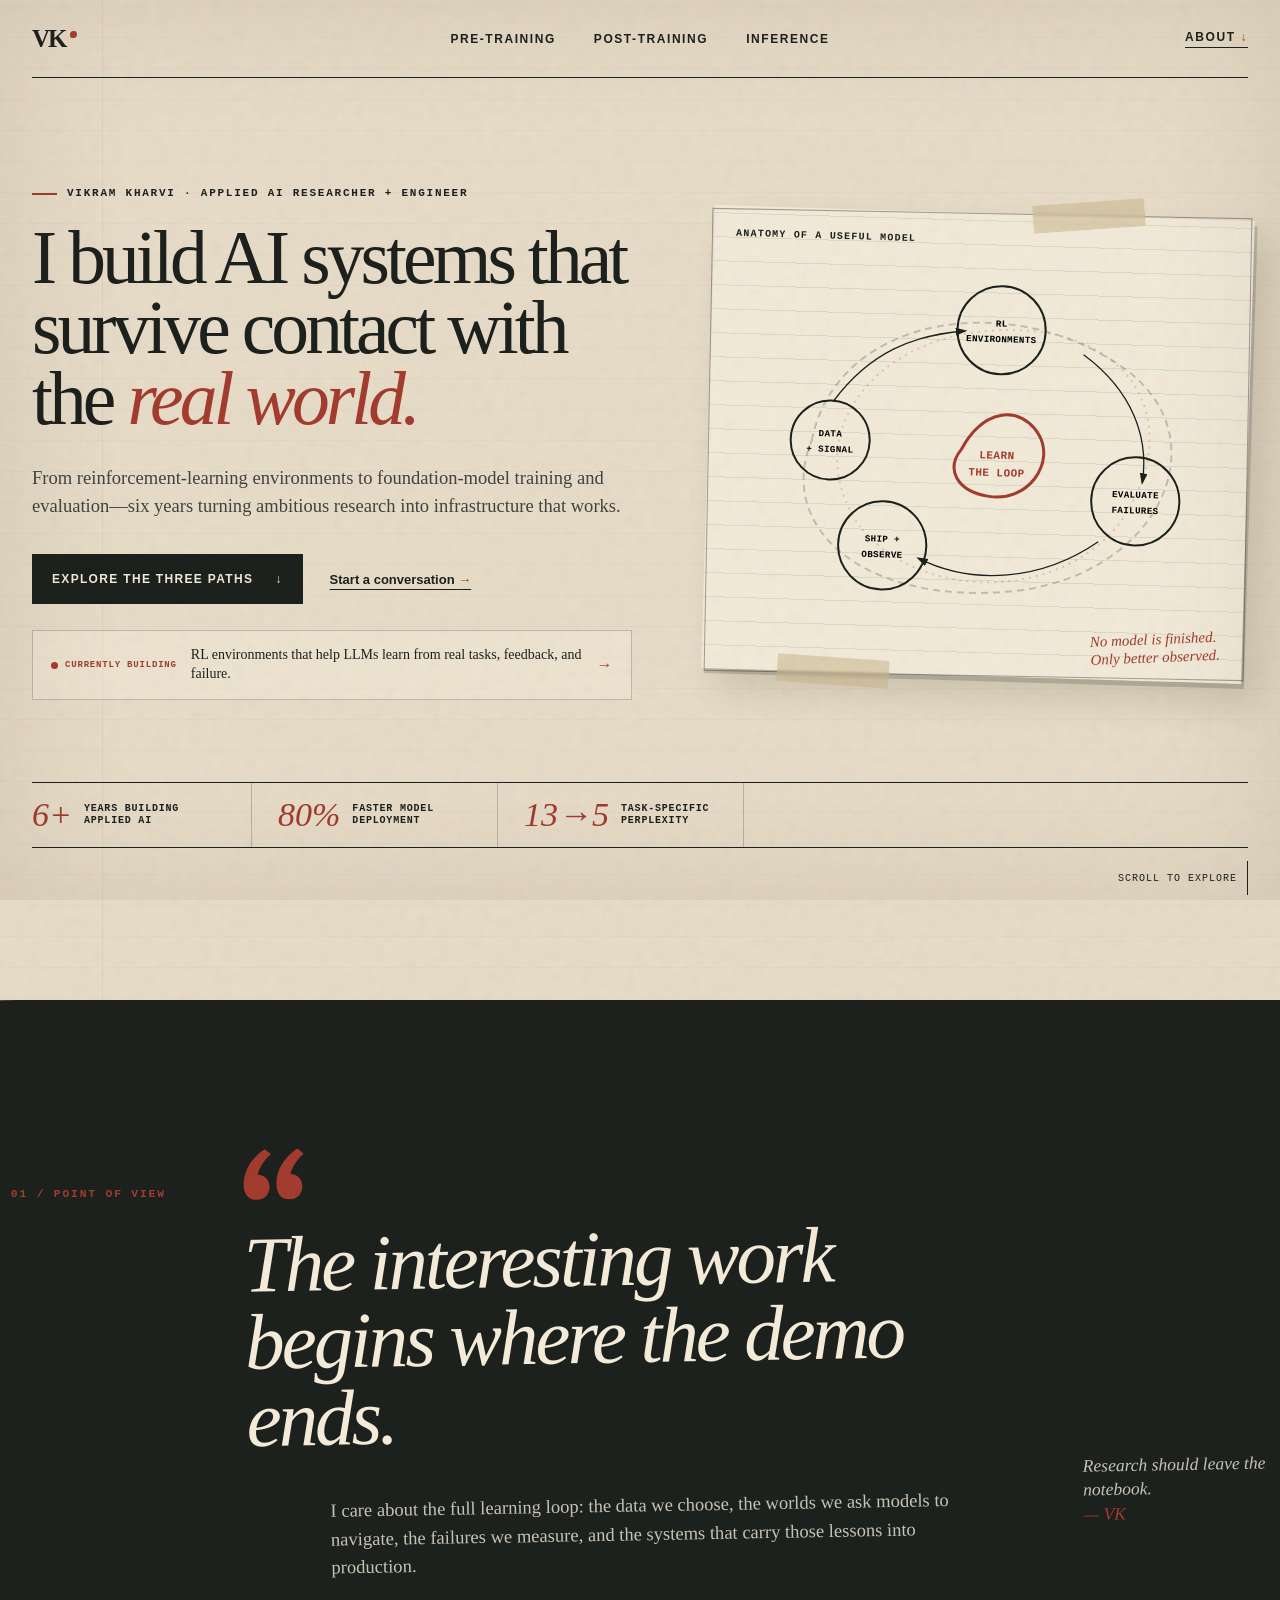
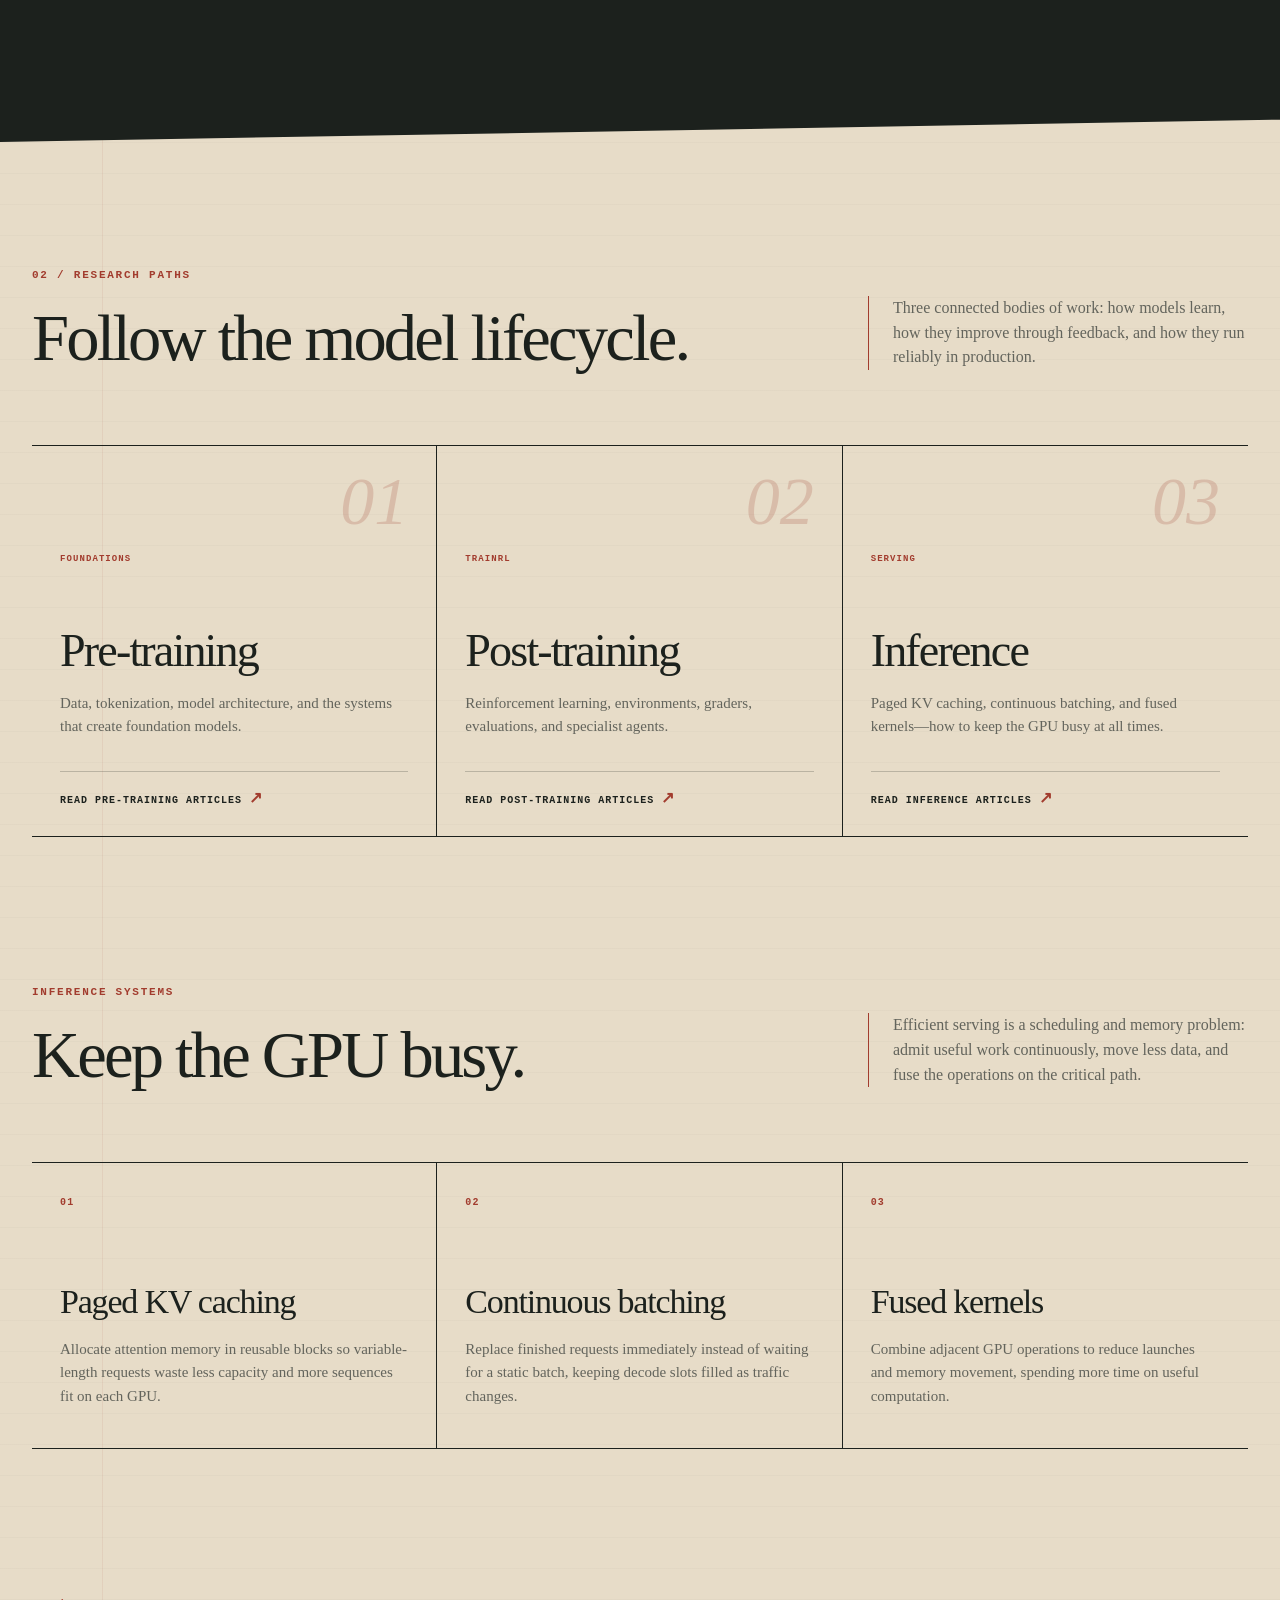
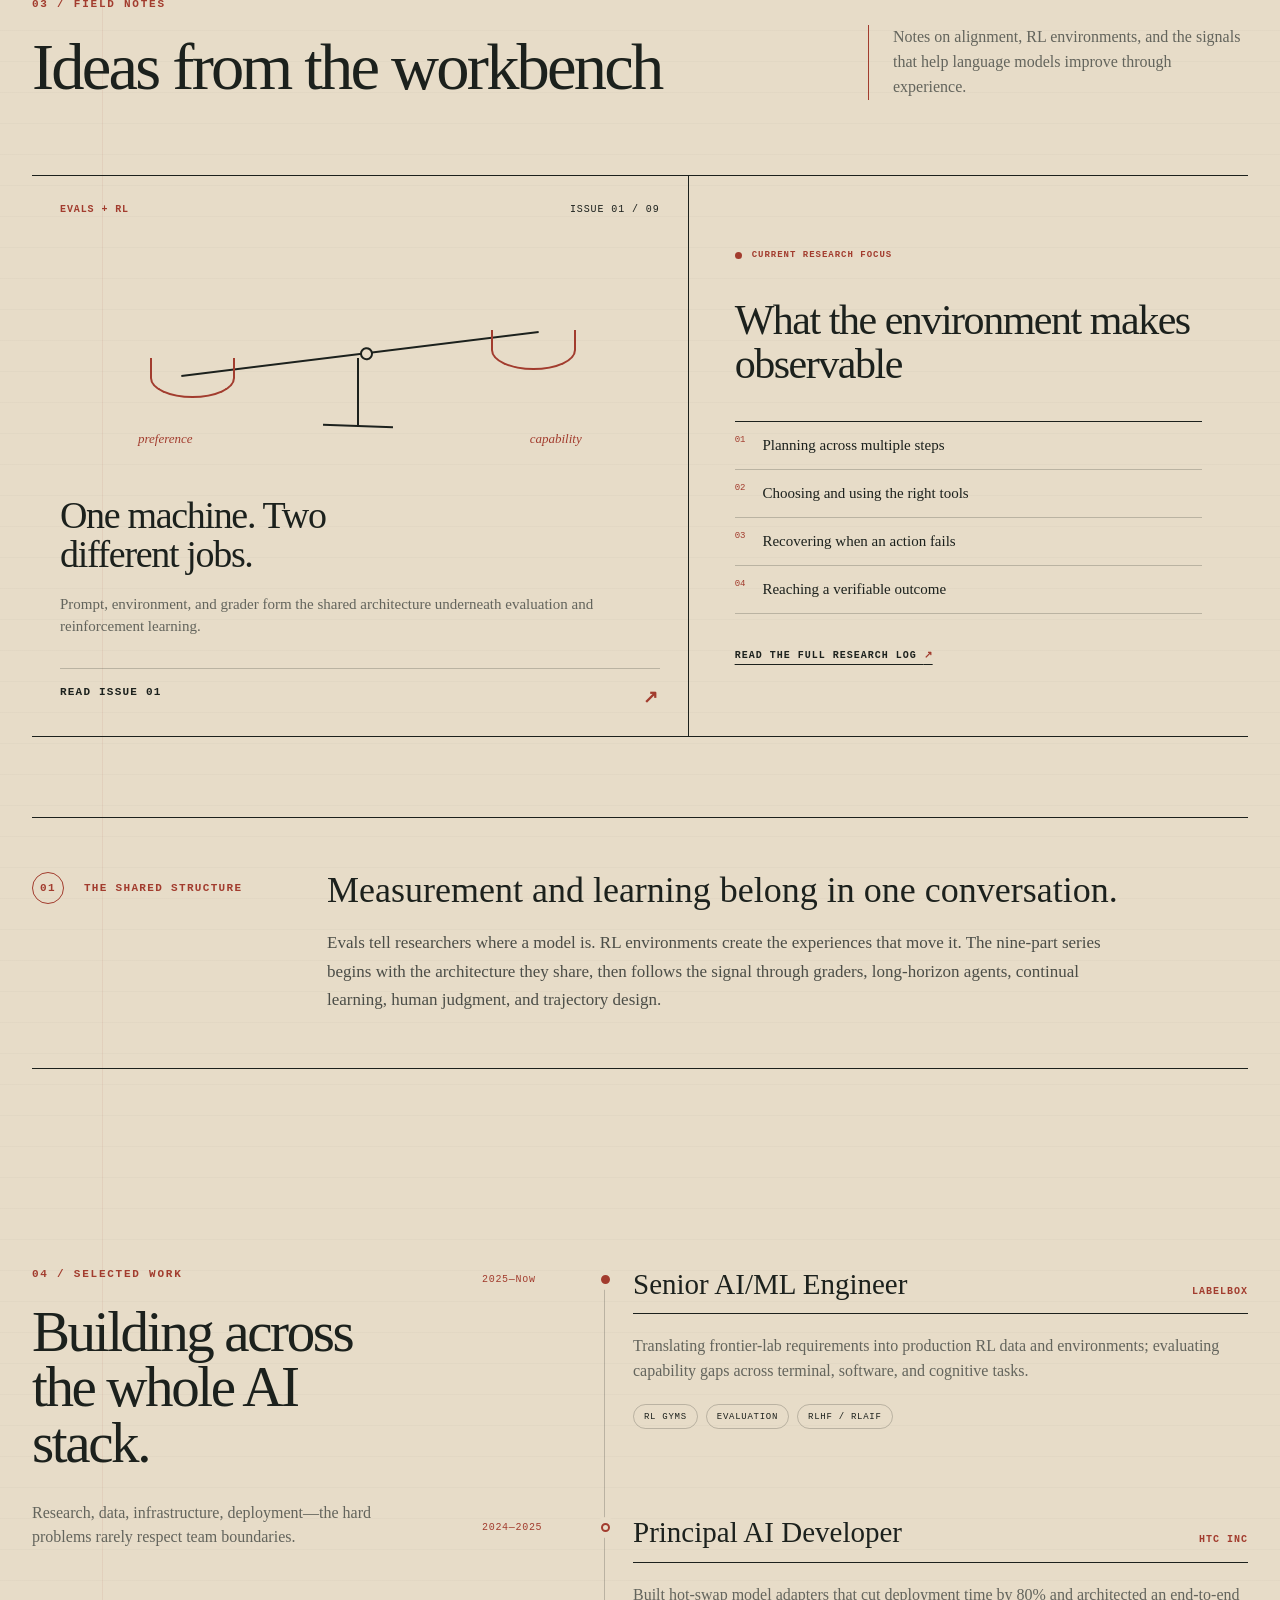
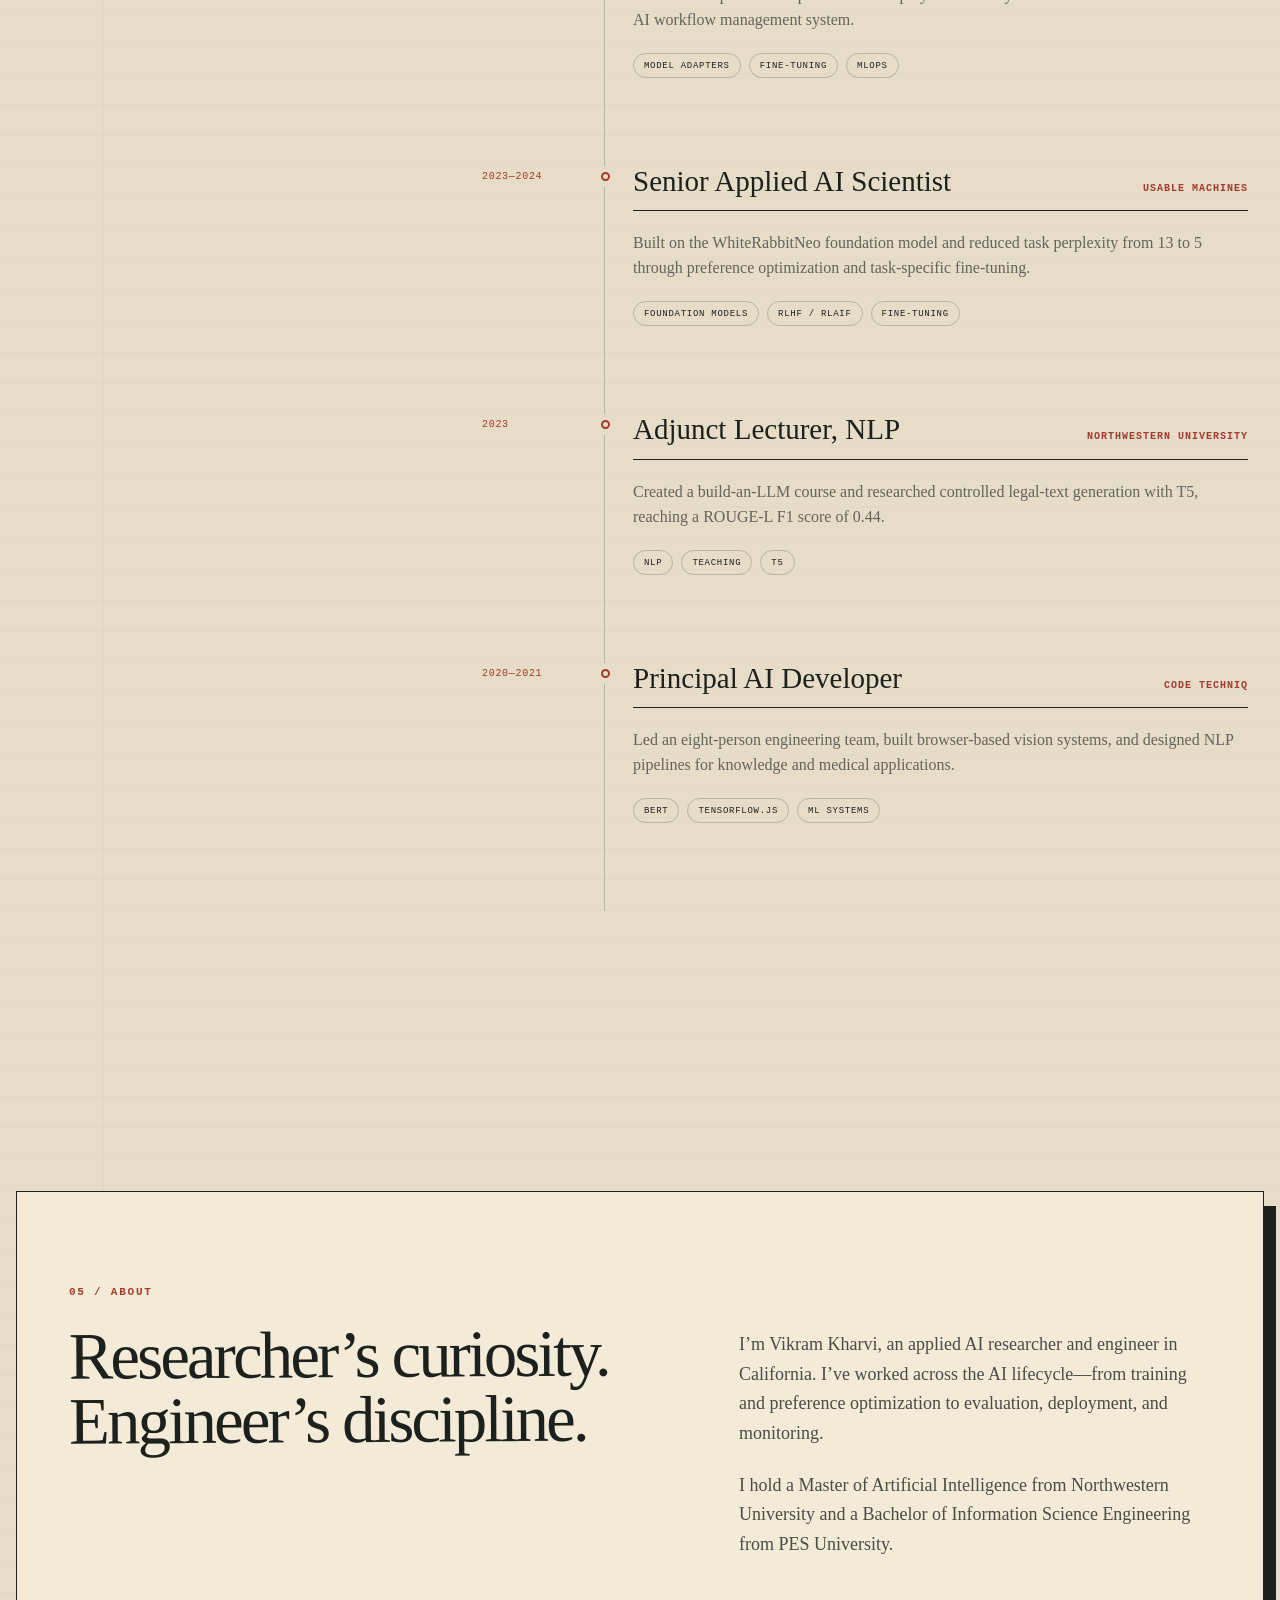
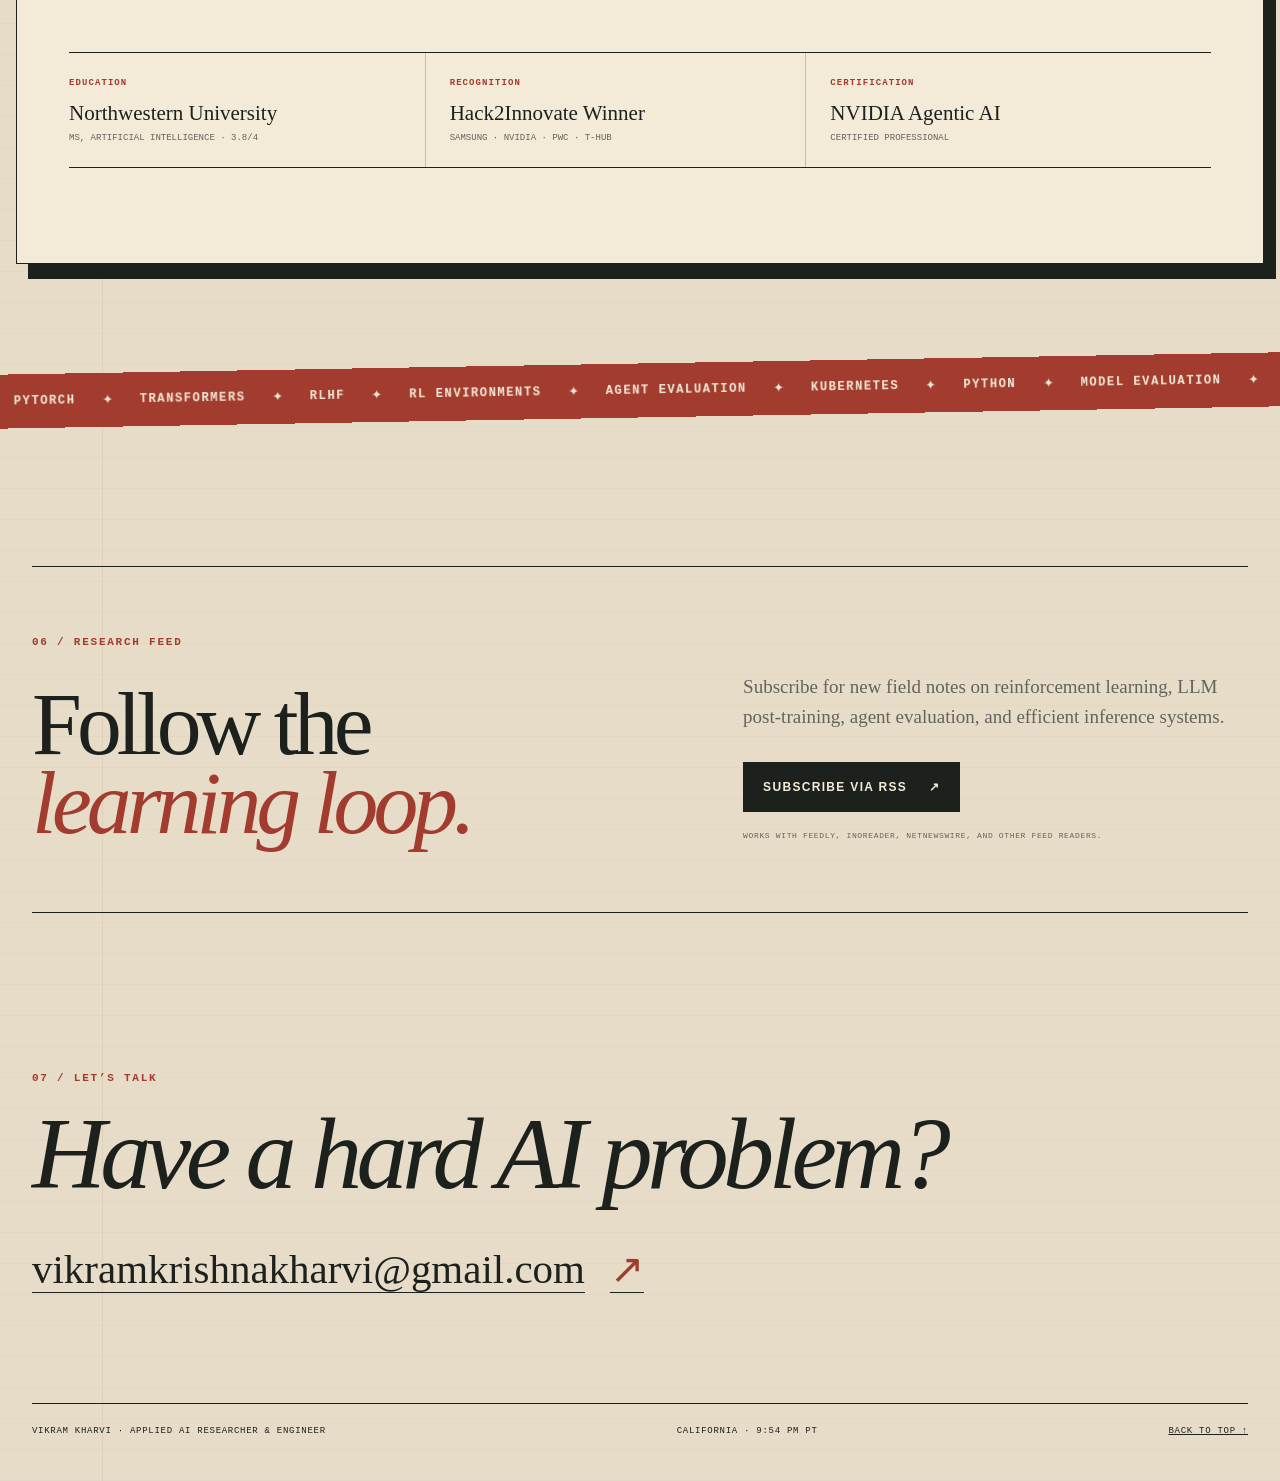
==== index.html @ c2d46dca "Route homepage tabs to existing blog series" ====
<!doctype html>
<html lang="en">
<head>
  <meta charset="UTF-8">
  <meta name="viewport" content="width=device-width, initial-scale=1.0">
  <meta name="description" content="Vikram Kharvi’s research on reinforcement learning, LLM post-training, evaluation, and efficient inference systems for reliable specialist AI agents.">
  <meta name="author" content="Vikram Kharvi">
  <meta name="robots" content="index, follow, max-image-preview:large, max-snippet:-1, max-video-preview:-1">
  <meta name="theme-color" content="#e8e0d0">
  <meta name="application-name" content="Art of Cyber AI">
  <meta name="google-site-verification" content="vRIzurizclOzgSjUg6yoeH83bafxe7Zh4FBChfM63OM">
  <title>Vikram Kharvi — RL, LLM Post-Training &amp; Inference</title>
  <link rel="canonical" href="https://artofcyberai.com/">
  <link rel="icon" href="/favicon.ico" sizes="any">
  <link rel="apple-touch-icon" href="/apple-touch-icon.png" sizes="180x180">
  <link rel="manifest" href="/site.webmanifest">
  <link rel="alternate" type="application/atom+xml" title="Art of Cyber AI research feed" href="https://artofcyberai.com/feed.xml">
  <link rel="stylesheet" href="styles.css?v=20260815-5">

  <script async src="https://www.googletagmanager.com/gtag/js?id=G-02V3VDQ7PP"></script>
  <script>
    window.dataLayer = window.dataLayer || [];
    function gtag(){dataLayer.push(arguments);}
    gtag('js', new Date());
    gtag('config', 'G-02V3VDQ7PP');
  </script>

  <meta property="og:type" content="website">
  <meta property="og:site_name" content="Art of Cyber AI">
  <meta property="og:url" content="https://artofcyberai.com/">
  <meta property="og:title" content="Vikram Kharvi — RL, LLM Post-Training &amp; Inference">
  <meta property="og:description" content="Research on reinforcement learning, LLM post-training, evaluation, and efficient inference systems for reliable specialist AI agents.">
  <meta property="og:image" content="https://artofcyberai.com/og-image.png">
  <meta property="og:image:width" content="1200">
  <meta property="og:image:height" content="630">
  <meta property="og:image:alt" content="Vikram Kharvi’s applied AI research across training, post-training, and inference">

  <meta name="twitter:card" content="summary_large_image">
  <meta name="twitter:title" content="Vikram Kharvi — RL, LLM Post-Training &amp; Inference">
  <meta name="twitter:description" content="Research on reinforcement learning, LLM post-training, evaluation, and efficient inference systems.">
  <meta name="twitter:image" content="https://artofcyberai.com/og-image.png">
  <meta name="twitter:image:alt" content="Vikram Kharvi’s applied AI research across training, post-training, and inference">

  <script type="application/ld+json">
  {
    "@context": "https://schema.org",
    "@type": "ProfilePage",
    "@id": "https://artofcyberai.com/#profile",
    "url": "https://artofcyberai.com/",
    "name": "Vikram Kharvi — Applied AI Researcher and Engineer",
    "description": "Research on reinforcement learning, LLM post-training, evaluation, and efficient inference systems.",
    "dateModified": "2026-08-15",
    "mainEntity": {
      "@type": "Person",
      "@id": "https://artofcyberai.com/#vikram-kharvi",
      "name": "Vikram Kharvi",
      "url": "https://artofcyberai.com/",
      "jobTitle": "Applied AI Researcher and Engineer",
      "description": "Applied AI researcher and engineer working across reinforcement learning, LLM post-training, evaluation, and inference systems.",
      "sameAs": [
        "https://github.com/VikramKharvi"
      ],
      "knowsAbout": [
        "Reinforcement learning",
        "Large language models",
        "LLM post-training",
        "AI agent evaluation",
        "AI inference systems"
      ]
    }
  }
  </script>
</head>
<body>
  <a class="skip-link" href="#main">Skip to content</a>
  <div class="scroll-progress" aria-hidden="true"><span></span></div>
  <div class="paper-grain" aria-hidden="true"></div>

  <nav class="site-nav" aria-label="Primary navigation">
    <a class="monogram" href="#top" aria-label="Vikram Kharvi, home">VK<span class="ink-dot"></span></a>
    <div class="nav-links">
      <a href="https://trainrl.com/blog.html#tech-notes">Pre-training</a>
      <a href="https://trainrl.com/blog.html#post-training">Post-training</a>
      <a href="https://trainrl.com/blog.html#serving">Inference</a>
    </div>
    <a class="nav-site" href="#about">About <span aria-hidden="true">↓</span></a>
  </nav>

  <header class="hero" id="top">
    <p class="margin-code" aria-hidden="true">FIELD NOTES / 2026</p>
    <div class="hero-copy reveal is-visible">
      <p class="eyebrow"><span></span> Vikram Kharvi · Applied AI researcher + engineer</p>
      <h1>I build AI systems that survive contact with the <em>real world.</em></h1>
      <p class="hero-deck">From reinforcement-learning environments to foundation-model training and evaluation—six years turning ambitious research into infrastructure that works.</p>
      <div class="hero-actions">
        <a class="button button-primary" href="#research-paths">Explore the three paths <span aria-hidden="true">↓</span></a>
        <a class="text-link" href="mailto:vikramkrishnakharvi@gmail.com">Start a conversation <span aria-hidden="true">→</span></a>
      </div>
      <a class="current-work" href="https://trainrl.com/">
        <span><i aria-hidden="true"></i> Currently building</span>
        <strong>RL environments that help LLMs learn from real tasks, feedback, and failure.</strong>
        <b aria-hidden="true">→</b>
      </a>
    </div>

    <div class="hero-visual reveal is-visible" data-parallax="0.035" aria-hidden="true">
      <div class="diagram-paper">
        <p class="diagram-label">ANATOMY OF A USEFUL MODEL</p>
        <svg viewBox="0 0 540 430" role="img" aria-label="Hand-drawn loop connecting data, environments, evaluation, and deployment">
          <defs>
            <marker id="arrow" markerWidth="10" markerHeight="10" refX="7" refY="3" orient="auto" markerUnits="strokeWidth">
              <path d="M0,0 L0,6 L9,3 z" fill="currentColor"/>
            </marker>
          </defs>
          <path class="orbit orbit-one" d="M89 217C112 78 305 44 430 131C535 205 469 356 309 375C151 394 52 313 89 217Z"/>
          <path class="orbit orbit-two" d="M145 310C74 218 147 106 278 92C426 76 497 177 433 287C377 382 217 393 145 310Z"/>
          <path class="arrow-path" d="M111 174C150 118 197 99 252 93" marker-end="url(#arrow)"/>
          <path class="arrow-path" d="M382 115C437 153 456 204 450 252" marker-end="url(#arrow)"/>
          <path class="arrow-path" d="M404 318C344 362 269 370 209 342" marker-end="url(#arrow)"/>
          <circle cx="109" cy="216" r="43"/>
          <circle cx="292" cy="91" r="48"/>
          <circle cx="443" cy="273" r="48"/>
          <circle cx="169" cy="329" r="48"/>
          <text x="109" y="212" text-anchor="middle">DATA</text>
          <text x="109" y="229" text-anchor="middle">+ SIGNAL</text>
          <text x="292" y="87" text-anchor="middle">RL</text>
          <text x="292" y="104" text-anchor="middle">ENVIRONMENTS</text>
          <text x="443" y="269" text-anchor="middle">EVALUATE</text>
          <text x="443" y="286" text-anchor="middle">FAILURES</text>
          <text x="169" y="325" text-anchor="middle">SHIP +</text>
          <text x="169" y="342" text-anchor="middle">OBSERVE</text>
          <path class="scribble" d="M252 222c24-47 63-49 83-20 21 31-9 77-53 70-35-5-46-29-30-50Z"/>
          <text class="center-text" x="291" y="231" text-anchor="middle">LEARN</text>
          <text class="center-text" x="291" y="250" text-anchor="middle">THE LOOP</text>
        </svg>
        <p class="diagram-note">No model is finished.<br>Only better observed.</p>
      </div>
      <span class="tape tape-top"></span>
      <span class="tape tape-bottom"></span>
    </div>

    <div class="hero-metrics reveal is-visible">
      <div><strong>6+</strong><span>years building<br>applied AI</span></div>
      <div><strong>80%</strong><span>faster model<br>deployment</span></div>
      <div><strong>13→5</strong><span>task-specific<br>perplexity</span></div>
    </div>
    <a class="scroll-cue" href="#manifesto"><span>Scroll to explore</span><i aria-hidden="true"></i></a>
  </header>

  <main id="main">
    <section class="manifesto" id="manifesto" aria-labelledby="manifesto-title">
      <p class="section-index">01 / Point of view</p>
      <div class="manifesto-copy reveal">
        <svg class="quote-mark" viewBox="0 0 100 82" aria-hidden="true"><path d="M37 0C15 14 2 35 2 57c0 17 9 25 21 25 12 0 21-9 21-21 0-11-8-20-19-20 3-12 11-23 22-33L37 0Zm53 0C68 14 55 35 55 57c0 17 9 25 21 25 12 0 21-9 21-21 0-11-8-20-19-20 3-12 11-23 22-33L90 0Z"/></svg>
        <h2 id="manifesto-title">The interesting work begins where the demo ends.</h2>
        <p>I care about the full learning loop: the data we choose, the worlds we ask models to navigate, the failures we measure, and the systems that carry those lessons into production.</p>
      </div>
      <p class="side-note reveal">Research should leave the notebook.<br><span>— VK</span></p>
    </section>

    <section class="research-paths" id="research-paths" aria-labelledby="paths-title">
      <div class="section-heading reveal">
        <div>
          <p class="section-index">02 / Research paths</p>
          <h2 id="paths-title">Follow the model lifecycle.</h2>
        </div>
        <p>Three connected bodies of work: how models learn, how they improve through feedback, and how they run reliably in production.</p>
      </div>

      <div class="path-grid">
        <a class="path-card path-card-link reveal" id="pre-training" href="https://trainrl.com/blog.html#tech-notes">
          <span class="path-number">01</span>
          <p class="path-kicker">Foundations</p>
          <h3>Pre-training</h3>
          <p>Data, tokenization, model architecture, and the systems that create foundation models.</p>
          <span class="path-status">Read Pre-training articles <b aria-hidden="true">↗</b></span>
        </a>

        <a class="path-card path-card-link reveal" id="post-training" href="https://trainrl.com/blog.html#post-training">
          <span class="path-number">02</span>
          <p class="path-kicker">TrainRL</p>
          <h3>Post-training</h3>
          <p>Reinforcement learning, environments, graders, evaluations, and specialist agents.</p>
          <span class="path-status">Read Post-training articles <b aria-hidden="true">↗</b></span>
        </a>

        <a class="path-card path-card-link reveal" id="inference" href="https://trainrl.com/blog.html#serving">
          <span class="path-number">03</span>
          <p class="path-kicker">Serving</p>
          <h3>Inference</h3>
          <p>Paged KV caching, continuous batching, and fused kernels—how to keep the GPU busy at all times.</p>
          <span class="path-status">Read Inference articles <b aria-hidden="true">↗</b></span>
        </a>
      </div>
    </section>

    <section class="inference-details" id="inference-details" aria-labelledby="inference-title">
      <div class="section-heading reveal">
        <div>
          <p class="section-index">Inference systems</p>
          <h2 id="inference-title">Keep the GPU busy.</h2>
        </div>
        <p>Efficient serving is a scheduling and memory problem: admit useful work continuously, move less data, and fuse the operations on the critical path.</p>
      </div>

      <div class="inference-grid">
        <article class="reveal">
          <span>01</span>
          <h3>Paged KV caching</h3>
          <p>Allocate attention memory in reusable blocks so variable-length requests waste less capacity and more sequences fit on each GPU.</p>
        </article>
        <article class="reveal">
          <span>02</span>
          <h3>Continuous batching</h3>
          <p>Replace finished requests immediately instead of waiting for a static batch, keeping decode slots filled as traffic changes.</p>
        </article>
        <article class="reveal">
          <span>03</span>
          <h3>Fused kernels</h3>
          <p>Combine adjacent GPU operations to reduce launches and memory movement, spending more time on useful computation.</p>
        </article>
      </div>
    </section>

    <section class="notes" id="notes" aria-labelledby="notes-title">
      <div class="section-heading reveal">
        <div>
          <p class="section-index">03 / Field notes</p>
          <h2 id="notes-title">Ideas from the workbench</h2>
        </div>
        <p>Notes on alignment, RL environments, and the signals that help language models improve through experience.</p>
      </div>

      <div class="note-grid">
        <article class="note-card note-featured reveal">
          <a href="https://trainrl.com/post-evals-rl-environments.html" aria-label="Read issue one: Evals and RL environments are the same machine with different jobs">
            <div class="note-meta"><span>Evals + RL</span><time datetime="2026-08-13">Issue 01 / 09</time></div>
            <div class="note-sketch note-sketch-alignment" aria-hidden="true">
              <span class="scale-beam"></span><span class="scale-left"></span><span class="scale-right"></span><span class="scale-base"></span>
              <small>preference</small><small>capability</small>
            </div>
            <h3>One machine. Two different jobs.</h3>
            <p>Prompt, environment, and grader form the shared architecture underneath evaluation and reinforcement learning.</p>
            <span class="read-link">Read issue 01 <b>↗</b></span>
          </a>
        </article>

        <div class="note-focus reveal">
          <p><i aria-hidden="true"></i> Current research focus</p>
          <h3>What the environment makes observable</h3>
          <ul>
            <li><span>01</span> Planning across multiple steps</li>
            <li><span>02</span> Choosing and using the right tools</li>
            <li><span>03</span> Recovering when an action fails</li>
            <li><span>04</span> Reaching a verifiable outcome</li>
          </ul>
          <a href="https://trainrl.com/blog.html">Read the full research log <b>↗</b></a>
        </div>
      </div>
    </section>

    <section class="article-strip" aria-label="Expanded field notes">
      <article class="field-note reveal" id="alignment-note">
        <div class="article-kicker"><span>01</span> The shared structure</div>
        <div>
          <h3>Measurement and learning belong in one conversation.</h3>
          <p>Evals tell researchers where a model is. RL environments create the experiences that move it. The nine-part series begins with the architecture they share, then follows the signal through graders, long-horizon agents, continual learning, human judgment, and trajectory design.</p>
        </div>
      </article>
    </section>

    <section class="work" id="work" aria-labelledby="work-title">
      <div class="work-intro reveal">
        <p class="section-index">04 / Selected work</p>
        <h2 id="work-title">Building across the whole AI stack.</h2>
        <p>Research, data, infrastructure, deployment—the hard problems rarely respect team boundaries.</p>
      </div>

      <div class="timeline" role="list">
        <article class="timeline-item reveal" role="listitem">
          <div class="timeline-date">2025—Now</div>
          <div class="timeline-marker" aria-hidden="true"><span></span></div>
          <div class="timeline-copy">
            <div class="role-heading"><h3>Senior AI/ML Engineer</h3><p>Labelbox</p></div>
            <p>Translating frontier-lab requirements into production RL data and environments; evaluating capability gaps across terminal, software, and cognitive tasks.</p>
            <div class="tag-row"><span>RL gyms</span><span>Evaluation</span><span>RLHF / RLAIF</span></div>
          </div>
        </article>
        <article class="timeline-item reveal" role="listitem">
          <div class="timeline-date">2024—2025</div>
          <div class="timeline-marker" aria-hidden="true"><span></span></div>
          <div class="timeline-copy">
            <div class="role-heading"><h3>Principal AI Developer</h3><p>HTC Inc</p></div>
            <p>Built hot-swap model adapters that cut deployment time by 80% and architected an end-to-end AI workflow management system.</p>
            <div class="tag-row"><span>Model adapters</span><span>Fine-tuning</span><span>MLOps</span></div>
          </div>
        </article>
        <article class="timeline-item reveal" role="listitem">
          <div class="timeline-date">2023—2024</div>
          <div class="timeline-marker" aria-hidden="true"><span></span></div>
          <div class="timeline-copy">
            <div class="role-heading"><h3>Senior Applied AI Scientist</h3><p>Usable Machines</p></div>
            <p>Built on the WhiteRabbitNeo foundation model and reduced task perplexity from 13 to 5 through preference optimization and task-specific fine-tuning.</p>
            <div class="tag-row"><span>Foundation models</span><span>RLHF / RLAIF</span><span>Fine-tuning</span></div>
          </div>
        </article>
        <article class="timeline-item reveal" role="listitem">
          <div class="timeline-date">2023</div>
          <div class="timeline-marker" aria-hidden="true"><span></span></div>
          <div class="timeline-copy">
            <div class="role-heading"><h3>Adjunct Lecturer, NLP</h3><p>Northwestern University</p></div>
            <p>Created a build-an-LLM course and researched controlled legal-text generation with T5, reaching a ROUGE-L F1 score of 0.44.</p>
            <div class="tag-row"><span>NLP</span><span>Teaching</span><span>T5</span></div>
          </div>
        </article>
        <article class="timeline-item reveal" role="listitem">
          <div class="timeline-date">2020—2021</div>
          <div class="timeline-marker" aria-hidden="true"><span></span></div>
          <div class="timeline-copy">
            <div class="role-heading"><h3>Principal AI Developer</h3><p>Code Techniq</p></div>
            <p>Led an eight-person engineering team, built browser-based vision systems, and designed NLP pipelines for knowledge and medical applications.</p>
            <div class="tag-row"><span>BERT</span><span>TensorFlow.js</span><span>ML systems</span></div>
          </div>
        </article>
      </div>
    </section>

    <section class="about" id="about" aria-labelledby="about-title">
      <div class="about-paper reveal">
        <p class="section-index">05 / About</p>
        <div class="about-grid">
          <h2 id="about-title">Researcher’s curiosity.<br>Engineer’s discipline.</h2>
          <div class="about-copy">
            <p>I’m Vikram Kharvi, an applied AI researcher and engineer in California. I’ve worked across the AI lifecycle—from training and preference optimization to evaluation, deployment, and monitoring.</p>
            <p>I hold a Master of Artificial Intelligence from Northwestern University and a Bachelor of Information Science Engineering from PES University.</p>
          </div>
        </div>
        <div class="credential-row">
          <div><span>Education</span><strong>Northwestern University</strong><small>MS, Artificial Intelligence · 3.8/4</small></div>
          <div><span>Recognition</span><strong>Hack2Innovate Winner</strong><small>Samsung · NVIDIA · PWC · T-Hub</small></div>
          <div><span>Certification</span><strong>NVIDIA Agentic AI</strong><small>Certified Professional</small></div>
        </div>
      </div>

      <div class="skills-marquee" aria-label="Technical skills">
        <div>
          <span>PYTORCH</span><i>✦</i><span>TRANSFORMERS</span><i>✦</i><span>RLHF</span><i>✦</i><span>RL ENVIRONMENTS</span><i>✦</i><span>AGENT EVALUATION</span><i>✦</i><span>KUBERNETES</span><i>✦</i><span>PYTHON</span><i>✦</i><span>MODEL EVALUATION</span><i>✦</i>
          <span>PYTORCH</span><i>✦</i><span>TRANSFORMERS</span><i>✦</i><span>RLHF</span><i>✦</i><span>RL ENVIRONMENTS</span><i>✦</i><span>AGENT EVALUATION</span><i>✦</i><span>KUBERNETES</span><i>✦</i><span>PYTHON</span><i>✦</i><span>MODEL EVALUATION</span><i>✦</i>
        </div>
      </div>
    </section>

    <section class="subscribe reveal" id="subscribe" aria-labelledby="subscribe-title">
      <p class="section-index">06 / Research feed</p>
      <div class="subscribe-grid">
        <div>
          <h2 id="subscribe-title">Follow the<br><em>learning loop.</em></h2>
        </div>
        <div class="subscribe-copy">
          <p>Subscribe for new field notes on reinforcement learning, LLM post-training, agent evaluation, and efficient inference systems.</p>
          <a class="button button-primary" href="/feed.xml">Subscribe via RSS <span aria-hidden="true">&#8599;</span></a>
          <small>Works with Feedly, Inoreader, NetNewsWire, and other feed readers.</small>
        </div>
      </div>
    </section>
  </main>

  <footer>
    <div class="footer-main">
      <p class="section-index">07 / Let’s talk</p>
      <h2>Have a hard AI problem?</h2>
      <a class="footer-email" href="mailto:vikramkrishnakharvi@gmail.com">vikramkrishnakharvi@gmail.com <span>↗</span></a>
    </div>
    <div class="footer-bottom">
      <p>Vikram Kharvi · Applied AI Researcher & Engineer</p>
      <p>California · <span id="local-time">Pacific time</span></p>
      <a href="#top">Back to top ↑</a>
    </div>
  </footer>

  <script src="script.js"></script>
</body>
</html>
---- styles.css ----
:root {
  --paper: #e7dcc8;
  --paper-light: #f4ead8;
  --paper-deep: #cdbb9f;
  --ink: #1c211d;
  --muted: #63645c;
  --red: #a23c2e;
  --rust: #b45635;
  --green: #31594b;
  --line: rgba(28, 33, 29, 0.22);
  --sans: "Arial Narrow", "Aptos Narrow", "Helvetica Neue", Arial, sans-serif;
  --serif: "Iowan Old Style", "Palatino Linotype", Palatino, Baskerville, Georgia, serif;
  --mono: "Cascadia Mono", "SFMono-Regular", Consolas, monospace;
  --page: min(1240px, calc(100vw - 64px));
}

* { box-sizing: border-box; }
html { scroll-behavior: smooth; }
body {
  margin: 0;
  color: var(--ink);
  background:
    linear-gradient(90deg, transparent 0 8%, rgba(162, 60, 46, 0.08) 8% calc(8% + 1px), transparent calc(8% + 1px)),
    repeating-linear-gradient(0deg, rgba(28, 33, 29, 0.025) 0 1px, transparent 1px 31px),
    var(--paper);
  font-family: var(--sans);
  overflow-x: hidden;
  -webkit-font-smoothing: antialiased;
}

body::before {
  content: "";
  position: fixed;
  inset: 0;
  pointer-events: none;
  z-index: 30;
  box-shadow: inset 0 0 130px rgba(73, 55, 32, 0.12);
}

::selection { background: var(--red); color: var(--paper-light); }
a { color: inherit; }

.paper-grain {
  position: fixed;
  inset: -40%;
  z-index: 29;
  pointer-events: none;
  opacity: 0.22;
  background-image: url("data:image/svg+xml,%3Csvg viewBox='0 0 180 180' xmlns='http://www.w3.org/2000/svg'%3E%3Cfilter id='n'%3E%3CfeTurbulence type='fractalNoise' baseFrequency='.83' numOctaves='4' stitchTiles='stitch'/%3E%3C/filter%3E%3Crect width='100%25' height='100%25' filter='url(%23n)' opacity='.30'/%3E%3C/svg%3E");
  animation: grain 0.22s steps(2) infinite;
  mix-blend-mode: multiply;
}

@keyframes grain {
  0% { transform: translate3d(0, 0, 0); }
  25% { transform: translate3d(2%, -1%, 0); }
  50% { transform: translate3d(-1%, 2%, 0); }
  75% { transform: translate3d(1%, 1%, 0); }
  100% { transform: translate3d(-2%, -1%, 0); }
}

.skip-link {
  position: fixed;
  left: 16px;
  top: -60px;
  z-index: 100;
  padding: 12px 18px;
  background: var(--ink);
  color: var(--paper-light);
  transition: top 0.2s ease;
}
.skip-link:focus { top: 16px; }

.scroll-progress {
  position: fixed;
  top: 0;
  left: 0;
  right: 0;
  height: 3px;
  z-index: 90;
}
.scroll-progress span { display: block; width: 100%; height: 100%; background: var(--red); transform: scaleX(0); transform-origin: left; }

.site-nav {
  width: var(--page);
  height: 78px;
  margin: 0 auto;
  display: grid;
  grid-template-columns: 1fr auto 1fr;
  align-items: center;
  border-bottom: 1px solid var(--ink);
  position: relative;
  z-index: 40;
}
.monogram {
  justify-self: start;
  font-family: var(--serif);
  font-size: 25px;
  font-weight: 700;
  text-decoration: none;
  letter-spacing: -0.08em;
  position: relative;
}
.ink-dot {
  position: absolute;
  width: 7px;
  height: 7px;
  right: -11px;
  top: 6px;
  border-radius: 50% 46% 52% 41%;
  background: var(--red);
}
.nav-links { display: flex; gap: 38px; }
.nav-links a, .nav-resume, .nav-site {
  font-size: 12px;
  text-transform: uppercase;
  letter-spacing: 0.13em;
  font-weight: 700;
  text-decoration: none;
}
.nav-links a { position: relative; }
.nav-links a::after {
  content: "";
  position: absolute;
  left: 0;
  right: 100%;
  bottom: -5px;
  border-bottom: 1px solid var(--red);
  transition: right 0.3s ease;
}
.nav-links a:hover::after, .nav-links a:focus-visible::after { right: 0; }
.nav-links a[aria-current="page"] { color: var(--red); }
.nav-links a[aria-current="page"]::after { right: 0; }
.nav-links a span { color: var(--red); }
.nav-resume { justify-self: end; border-bottom: 1px solid var(--ink); padding-bottom: 3px; }
.nav-resume span { color: var(--red); }
.nav-site { justify-self: end; border-bottom: 1px solid var(--ink); padding-bottom: 3px; }
.nav-site span { color: var(--red); }

.hero {
  width: var(--page);
  min-height: calc(100vh - 78px);
  margin: 0 auto;
  position: relative;
  display: grid;
  grid-template-columns: minmax(0, 1.05fr) minmax(400px, 0.95fr);
  grid-template-rows: 1fr auto;
  gap: 34px 74px;
  align-items: center;
  padding: 62px 0 52px;
}
.margin-code {
  position: absolute;
  left: -55px;
  top: 50%;
  margin: 0;
  writing-mode: vertical-rl;
  transform: rotate(180deg);
  font: 10px var(--mono);
  letter-spacing: 0.18em;
  color: var(--muted);
}
.eyebrow, .section-index {
  margin: 0 0 24px;
  font: 700 11px/1 var(--mono);
  text-transform: uppercase;
  letter-spacing: 0.16em;
  color: var(--red);
}
.eyebrow { display: flex; align-items: center; gap: 10px; color: var(--ink); }
.eyebrow span { width: 25px; height: 2px; background: var(--red); }
.hero h1 {
  max-width: 760px;
  margin: 0;
  font: 400 clamp(54px, 5.9vw, 94px)/0.93 var(--serif);
  letter-spacing: -0.052em;
}
.hero h1 em { color: var(--red); font-weight: 400; }
.hero-deck {
  max-width: 650px;
  margin: 30px 0 0;
  font: 400 clamp(17px, 1.45vw, 21px)/1.52 var(--serif);
  color: #41443e;
}
.hero-actions { display: flex; gap: 27px; align-items: center; margin-top: 34px; }
.current-work {
  max-width: 650px;
  margin-top: 26px;
  padding: 15px 18px;
  display: grid;
  grid-template-columns: auto 1fr auto;
  gap: 14px;
  align-items: center;
  border: 1px solid var(--line);
  background: rgba(244, 234, 216, 0.44);
  text-decoration: none;
  transition: background 0.25s ease, transform 0.25s ease;
}
.current-work:hover { background: var(--paper-light); transform: translateX(4px); }
.current-work > span { display: flex; align-items: center; gap: 7px; color: var(--red); font: 700 9px var(--mono); text-transform: uppercase; letter-spacing: 0.09em; white-space: nowrap; }
.current-work i, .currently-card i { width: 7px; height: 7px; display: inline-block; background: var(--red); border-radius: 50%; animation: pulseDot 1.8s ease-in-out infinite; }
.current-work strong { font: 400 14px/1.35 var(--serif); }
.current-work b { color: var(--red); }
@keyframes pulseDot { 0%,100% { box-shadow: 0 0 0 0 rgba(162,60,46,.25); } 50% { box-shadow: 0 0 0 6px rgba(162,60,46,0); } }
.button {
  min-height: 50px;
  padding: 0 20px;
  display: inline-flex;
  align-items: center;
  gap: 22px;
  text-decoration: none;
  font-size: 12px;
  text-transform: uppercase;
  letter-spacing: 0.11em;
  font-weight: 700;
  transition: transform 0.25s ease, background 0.25s ease;
}
.button-primary { background: var(--ink); color: var(--paper-light); }
.button-primary:hover { transform: translateY(-3px) rotate(-0.5deg); background: var(--red); }
.text-link { font-size: 13px; font-weight: 700; text-underline-offset: 5px; }
.text-link span { color: var(--red); }

.hero-visual { position: relative; transform: translateY(var(--parallax-y, 0)); will-change: transform; }
.diagram-paper {
  width: min(100%, 540px);
  margin-left: auto;
  padding: 22px 22px 15px;
  position: relative;
  background:
    repeating-linear-gradient(0deg, transparent 0 23px, rgba(49, 89, 75, 0.12) 23px 24px),
    #f2ead9;
  box-shadow: 3px 5px 0 rgba(28,33,29,0.18), 16px 20px 34px rgba(52,40,24,0.14);
  transform: rotate(1.7deg);
}
.diagram-paper::after {
  content: "";
  position: absolute;
  inset: 0;
  border: 1px solid rgba(28,33,29,0.38);
  transform: rotate(-0.6deg);
  pointer-events: none;
}
.diagram-label { margin: 0; font: 700 10px var(--mono); letter-spacing: 0.12em; }
.diagram-paper svg { width: 100%; color: var(--ink); overflow: visible; }
.diagram-paper circle, .orbit, .arrow-path, .scribble { fill: none; stroke: currentColor; stroke-width: 2; vector-effect: non-scaling-stroke; }
.diagram-paper .orbit { opacity: 0.22; stroke-dasharray: 7 5; }
.diagram-paper .orbit-two { stroke: var(--red); stroke-dasharray: 2 5; }
.arrow-path { stroke-width: 1.3; }
.scribble { stroke: var(--red); stroke-width: 3; }
.diagram-paper text { font: 700 10px var(--mono); letter-spacing: 0.04em; }
.diagram-paper .center-text { font-size: 12px; fill: var(--red); }
.diagram-note { margin: -20px 0 0 auto; width: max-content; font: italic 15px/1.2 var(--serif); color: var(--red); transform: rotate(-4deg); }
.tape { position: absolute; width: 112px; height: 28px; background: rgba(199, 180, 137, 0.52); z-index: 2; backdrop-filter: blur(1px); }
.tape-top { right: 19%; top: -11px; transform: rotate(-4deg); }
.tape-bottom { left: 13%; bottom: -9px; transform: rotate(4deg); }

.hero-metrics { grid-column: 1 / -1; display: flex; gap: 0; border-top: 1px solid var(--ink); border-bottom: 1px solid var(--ink); }
.hero-metrics div { flex: 0 1 220px; display: flex; gap: 12px; align-items: center; padding: 15px 26px 15px 0; margin-right: 26px; border-right: 1px solid var(--line); }
.hero-metrics strong { font: italic 34px/1 var(--serif); color: var(--red); }
.hero-metrics span { font: 700 10px/1.25 var(--mono); text-transform: uppercase; letter-spacing: 0.08em; }
.scroll-cue { position: absolute; right: 0; bottom: 5px; display: flex; gap: 10px; align-items: center; text-decoration: none; font: 10px var(--mono); text-transform: uppercase; letter-spacing: 0.1em; }
.scroll-cue i { display: block; width: 1px; height: 34px; background: var(--ink); animation: scrollCue 1.8s ease-in-out infinite; transform-origin: top; }
@keyframes scrollCue { 0%,100% { transform: scaleY(0.25); } 50% { transform: scaleY(1); } }

main { overflow: clip; }
.manifesto {
  margin-top: 100px;
  min-height: 720px;
  padding: 130px max(32px, calc((100vw - 1240px)/2));
  position: relative;
  display: grid;
  grid-template-columns: 180px 1fr 180px;
  gap: 45px;
  align-items: center;
  background: var(--ink);
  color: var(--paper-light);
  transform: rotate(-1deg) scale(1.03);
}
.manifesto > * { transform: rotate(1deg); }
.manifesto .section-index { align-self: start; margin-top: 55px; }
.manifesto-copy { max-width: 760px; }
.quote-mark { width: 60px; fill: var(--red); margin-bottom: 22px; }
.manifesto h2 { margin: 0; font: italic 400 clamp(48px, 6vw, 90px)/0.98 var(--serif); letter-spacing: -0.04em; }
.manifesto-copy p { max-width: 650px; margin: 38px 0 0 80px; font: 18px/1.55 var(--serif); color: #c8c2b6; }
.side-note { align-self: end; margin-bottom: 60px; font: italic 17px/1.4 var(--serif); color: #c8c2b6; transform: rotate(5deg); }
.side-note span { color: var(--red); }

.research-paths { width: var(--page); margin: 0 auto; padding: 150px 0 0; }
.path-grid { display: grid; grid-template-columns: repeat(3, 1fr); border-top: 1px solid var(--ink); border-bottom: 1px solid var(--ink); }
.path-card { min-height: 390px; padding: 28px; position: relative; display: flex; flex-direction: column; border-right: 1px solid var(--ink); color: inherit; text-decoration: none; scroll-margin-top: 100px; }
.path-card:last-child { border-right: 0; }
.path-number { align-self: flex-end; color: rgba(162,60,46,.2); font: italic 68px/.8 var(--serif); }
.path-kicker { margin: 25px 0 0; color: var(--red); font: 700 9px var(--mono); text-transform: uppercase; letter-spacing: .12em; }
.path-card h3 { margin: auto 0 18px; font: 400 clamp(36px, 3.6vw, 52px)/1 var(--serif); letter-spacing: -.04em; }
.path-card > p:not(.path-kicker) { margin: 0 0 34px; color: var(--muted); font: 15px/1.5 var(--serif); }
.path-status { padding-top: 16px; border-top: 1px solid var(--line); font: 700 10px var(--mono); text-transform: uppercase; letter-spacing: .1em; }
.path-status b { color: var(--red); font-size: 16px; }
.path-card-link { transition: background .25s ease, transform .25s ease; }
.path-card-link:hover, .path-card-link:focus-visible { background: var(--paper-light); transform: translateY(-5px); }

.inference-details { width: var(--page); margin: 0 auto; padding: 150px 0 0; scroll-margin-top: 80px; }
.inference-grid { display: grid; grid-template-columns: repeat(3, 1fr); border-top: 1px solid var(--ink); border-bottom: 1px solid var(--ink); }
.inference-grid article { min-height: 285px; padding: 28px; border-right: 1px solid var(--ink); }
.inference-grid article:last-child { border-right: 0; }
.inference-grid span { color: var(--red); font: 700 10px var(--mono); letter-spacing: .12em; }
.inference-grid h3 { margin: 75px 0 18px; font: 400 34px/1.05 var(--serif); letter-spacing: -.035em; }
.inference-grid p { margin: 0; color: var(--muted); font: 15px/1.55 var(--serif); }

.notes, .work { width: var(--page); margin: 0 auto; padding: 150px 0; }
.section-heading { display: grid; grid-template-columns: 1fr 380px; gap: 70px; align-items: end; margin-bottom: 75px; }
.section-heading h2, .work-intro h2, .about h2 { margin: 0; font: 400 clamp(48px, 5.2vw, 76px)/0.98 var(--serif); letter-spacing: -0.042em; }
.section-heading > p { margin: 0; padding-left: 24px; border-left: 1px solid var(--red); font: 16px/1.55 var(--serif); color: var(--muted); }

.note-grid { display: grid; grid-template-columns: 1.08fr 0.92fr; border-top: 1px solid var(--ink); border-bottom: 1px solid var(--ink); }
.note-card { min-height: 560px; border-right: 1px solid var(--ink); position: relative; overflow: hidden; transition: background 0.35s ease; }
.note-card:last-child { border-right: 0; }
.note-card a { height: 100%; padding: 28px; display: flex; flex-direction: column; color: inherit; text-decoration: none; }
.note-card:hover { background: rgba(244, 237, 223, 0.56); }
.note-card:hover .read-link b { transform: translate(4px, -4px); }
.note-meta { display: flex; justify-content: space-between; gap: 15px; font: 10px var(--mono); letter-spacing: 0.09em; text-transform: uppercase; }
.note-meta span { color: var(--red); font-weight: 700; }
.note-card h3 { margin: auto 0 18px; max-width: 330px; font: 400 38px/1.04 var(--serif); letter-spacing: -0.035em; }
.note-card > a > p { margin: 0 0 30px; color: var(--muted); font: 15px/1.5 var(--serif); }
.read-link { padding-top: 17px; border-top: 1px solid var(--line); display: flex; justify-content: space-between; font: 700 11px var(--mono); text-transform: uppercase; letter-spacing: 0.11em; }
.read-link b { color: var(--red); font-size: 18px; transition: transform 0.25s ease; }
.note-focus { padding: 40px 46px; display: flex; flex-direction: column; justify-content: center; }
.note-focus > p { display: flex; align-items: center; gap: 10px; margin: 0 0 38px; color: var(--red); font: 700 9px var(--mono); text-transform: uppercase; letter-spacing: .11em; }
.note-focus > p i { width: 7px; height: 7px; background: var(--red); border-radius: 50%; animation: pulseDot 1.8s ease-in-out infinite; }
.note-focus h3 { max-width: 470px; margin: 0 0 35px; font: 400 42px/1.05 var(--serif); letter-spacing: -.035em; }
.note-focus ul { margin: 0 0 35px; padding: 0; list-style: none; border-top: 1px solid var(--ink); }
.note-focus li { padding: 13px 0; display: flex; gap: 17px; border-bottom: 1px solid var(--line); font: 15px/1.4 var(--serif); }
.note-focus li span { color: var(--red); font: 9px var(--mono); }
.note-focus > a { align-self: flex-start; font: 700 10px var(--mono); text-transform: uppercase; letter-spacing: .1em; text-underline-offset: 6px; }
.note-focus > a b { color: var(--red); }
.note-sketch { height: 210px; margin: 38px 0 10px; position: relative; }
.scale-beam { position: absolute; left: 20%; top: 48%; width: 60%; height: 2px; background: var(--ink); transform: rotate(-7deg); }
.scale-beam::before { content: ""; position: absolute; width: 9px; height: 9px; border: 2px solid var(--ink); border-radius: 50%; left: 50%; top: -5px; background: var(--paper); }
.scale-base { position: absolute; left: 49.5%; top: 50%; width: 2px; height: 33%; background: var(--ink); }
.scale-base::after { content: ""; position: absolute; width: 70px; height: 2px; background: var(--ink); left: -34px; bottom: 0; transform: rotate(2deg); }
.scale-left, .scale-right { position: absolute; width: 85px; height: 40px; border: 2px solid var(--red); border-top: 0; border-radius: 0 0 50% 50%; }
.scale-left { left: 15%; top: 50%; }
.scale-right { right: 14%; top: 37%; }
.note-sketch small { position: absolute; bottom: 16px; font: italic 13px var(--serif); color: var(--red); }
.note-sketch small:first-of-type { left: 13%; }
.note-sketch small:last-of-type { right: 13%; }

.article-strip { width: var(--page); margin: -70px auto 0; padding-bottom: 130px; }
.field-note { scroll-margin-top: 24px; display: grid; grid-template-columns: 250px 1fr; gap: 45px; padding: 54px 0; border-top: 1px solid var(--ink); }
.field-note:last-child { border-bottom: 1px solid var(--ink); }
.article-kicker { font: 700 11px var(--mono); text-transform: uppercase; letter-spacing: 0.12em; color: var(--red); }
.article-kicker span { display: inline-grid; place-items: center; width: 32px; height: 32px; margin-right: 12px; border: 1px solid var(--red); border-radius: 50%; }
.field-note h3 { margin: 0 0 20px; font: 400 36px/1.05 var(--serif); }
.field-note p { max-width: 780px; margin: 0; font: 17px/1.65 var(--serif); color: #4b4d47; }

.work { display: grid; grid-template-columns: 340px 1fr; gap: 110px; padding-top: 70px; }
.work-intro { position: sticky; top: 80px; align-self: start; }
.work-intro h2 { font-size: 57px; }
.work-intro > p:last-child { margin: 30px 0 0; font: 16px/1.5 var(--serif); color: var(--muted); }
.timeline { position: relative; }
.timeline::before { content: ""; position: absolute; left: 122px; top: 13px; bottom: 0; width: 1px; background: var(--line); }
.timeline-item { display: grid; grid-template-columns: 95px 16px 1fr; gap: 20px; padding-bottom: 88px; }
.timeline-date { padding-top: 5px; font: 10px var(--mono); letter-spacing: 0.07em; color: var(--red); }
.timeline-marker { display: flex; justify-content: center; padding-top: 6px; position: relative; z-index: 1; }
.timeline-marker span { width: 9px; height: 9px; border-radius: 50%; background: var(--paper); border: 2px solid var(--red); box-shadow: 0 0 0 6px var(--paper); }
.timeline-item:first-child .timeline-marker span { background: var(--red); animation: pulse 2.2s ease-out infinite; }
@keyframes pulse { 0%,100% { box-shadow: 0 0 0 6px var(--paper); } 50% { box-shadow: 0 0 0 11px rgba(162,60,46,0.12); } }
.role-heading { display: flex; justify-content: space-between; gap: 24px; align-items: baseline; border-bottom: 1px solid var(--ink); padding-bottom: 13px; }
.role-heading h3 { margin: 0; font: 400 29px/1.1 var(--serif); }
.role-heading p { margin: 0; font: 700 10px var(--mono); text-transform: uppercase; letter-spacing: 0.1em; color: var(--red); text-align: right; }
.timeline-copy > p { margin: 20px 0; font: 16px/1.55 var(--serif); color: var(--muted); }
.tag-row { display: flex; flex-wrap: wrap; gap: 8px; }
.tag-row span { padding: 7px 10px 6px; border: 1px solid var(--line); border-radius: 20px; font: 9px var(--mono); text-transform: uppercase; letter-spacing: 0.08em; }

.about { padding-top: 130px; }
.about-paper { width: min(1350px, calc(100vw - 32px)); margin: 0 auto; padding: 95px clamp(32px, calc((100vw - 1176px)/2), 87px); background: var(--paper-light); border: 1px solid var(--ink); box-shadow: 12px 15px 0 var(--ink); transform: rotate(0.35deg); }
.about-grid { display: grid; grid-template-columns: 1fr 0.8fr; gap: 80px; align-items: start; }
.about-grid h2 { transform: rotate(-0.35deg); }
.about-copy { padding-top: 8px; }
.about-copy p { margin: 0 0 22px; font: 18px/1.65 var(--serif); color: #4a4c46; }
.credential-row { display: grid; grid-template-columns: repeat(3, 1fr); gap: 0; margin-top: 70px; border-top: 1px solid var(--ink); border-bottom: 1px solid var(--ink); }
.credential-row div { padding: 25px 24px 22px 0; margin-right: 24px; border-right: 1px solid var(--line); display: flex; flex-direction: column; }
.credential-row div:last-child { border-right: 0; }
.credential-row span { margin-bottom: 13px; color: var(--red); font: 700 9px var(--mono); text-transform: uppercase; letter-spacing: 0.12em; }
.credential-row strong { font: 400 21px/1.2 var(--serif); }
.credential-row small { margin-top: 6px; font: 9px/1.4 var(--mono); color: var(--muted); text-transform: uppercase; }
.skills-marquee { margin: 100px 0 0; padding: 18px 0; background: var(--red); color: var(--paper-light); overflow: hidden; transform: rotate(-1deg) scale(1.02); }
.skills-marquee div { display: flex; align-items: center; width: max-content; animation: marquee 30s linear infinite; }
.skills-marquee span { padding: 0 26px; font: 700 12px var(--mono); letter-spacing: 0.12em; }
.skills-marquee i { font: normal 13px var(--serif); }
@keyframes marquee { to { transform: translateX(-50%); } }

.subscribe { width: var(--page); margin: 150px auto 0; padding: 70px 0; border-top: 1px solid var(--ink); border-bottom: 1px solid var(--ink); }
.subscribe-grid { display: grid; grid-template-columns: 1fr .8fr; gap: 80px; align-items: end; }
.subscribe h2 { margin: 0; font: 400 clamp(56px,7vw,104px)/.88 var(--serif); letter-spacing: -.055em; }
.subscribe h2 em { color: var(--red); font-weight: 400; }
.subscribe-copy > p { max-width: 540px; margin: 0 0 30px; font: 19px/1.6 var(--serif); color: var(--muted); }
.subscribe-copy .button { margin-bottom: 18px; }
.subscribe-copy small { display: block; color: var(--muted); font: 8px/1.5 var(--mono); text-transform: uppercase; letter-spacing: .08em; }

footer { width: var(--page); margin: 0 auto; padding: 160px 0 45px; }
.footer-main { padding-bottom: 110px; }
.footer-main h2 { margin: 0 0 45px; font: italic 400 clamp(56px, 8vw, 118px)/0.9 var(--serif); letter-spacing: -0.055em; }
.footer-email { display: inline-flex; gap: 25px; align-items: center; font: 400 clamp(22px, 3.2vw, 46px)/1.15 var(--serif); text-decoration-thickness: 1px; text-underline-offset: 9px; }
.footer-email span { color: var(--red); transition: transform 0.25s ease; }
.footer-email:hover span { transform: translate(5px, -5px); }
.footer-bottom { padding-top: 22px; border-top: 1px solid var(--ink); display: flex; justify-content: space-between; gap: 30px; font: 9px var(--mono); text-transform: uppercase; letter-spacing: 0.08em; }
.footer-bottom p { margin: 0; }

/* Dedicated research journal */
.blog-page { background-position: 0 0; }
.blog-hero {
  width: var(--page);
  min-height: calc(100vh - 78px);
  margin: 0 auto;
  padding: 70px 0 100px;
  display: grid;
  grid-template-columns: minmax(0, 1.08fr) minmax(440px, .92fr);
  gap: 70px;
  align-items: center;
}
.back-link { display: inline-block; margin-bottom: 58px; font: 700 10px var(--mono); text-transform: uppercase; letter-spacing: .11em; text-underline-offset: 5px; }
.blog-hero h1 { max-width: 780px; margin: 0; font: 400 clamp(58px, 6vw, 92px)/.94 var(--serif); letter-spacing: -.052em; }
.blog-hero h1 em { color: var(--red); font-weight: 400; }
.blog-deck { max-width: 690px; margin: 30px 0; font: 19px/1.58 var(--serif); color: #444640; }
.article-meta { display: flex; flex-wrap: wrap; gap: 0; border-top: 1px solid var(--ink); border-bottom: 1px solid var(--ink); }
.article-meta span { padding: 12px 18px 11px 0; margin-right: 18px; border-right: 1px solid var(--line); color: var(--muted); font: 700 9px var(--mono); text-transform: uppercase; letter-spacing: .1em; }
.medium-reference { padding: 12px 0 11px; color: var(--red); font: 700 9px var(--mono); text-transform: uppercase; letter-spacing: .1em; text-decoration: none; }
.medium-reference:hover { text-decoration: underline; text-underline-offset: 4px; }
.rl-visual { transform: translateY(var(--parallax-y, 0)); }

.blog-main { overflow: visible; }
.blog-article { width: min(1020px, calc(100vw - 64px)); margin: 0 auto; padding: 135px 0 40px; }
.article-lede { max-width: 850px; margin: 0 auto 100px; font: 29px/1.48 var(--serif); }
.article-lede span { color: var(--red); font-style: italic; }
.article-rule { display: flex; align-items: center; gap: 18px; margin-bottom: 100px; color: var(--red); font: 700 9px var(--mono); letter-spacing: .12em; }
.article-rule i { flex: 1; height: 1px; background: var(--ink); }
.article-section { display: grid; grid-template-columns: 175px 1fr; gap: 70px; padding: 10px 0 120px; }
.article-section aside { padding-top: 8px; color: var(--red); font: 700 9px var(--mono); text-transform: uppercase; letter-spacing: .11em; }
.article-section aside span { width: 38px; height: 38px; display: grid; place-items: center; margin-bottom: 12px; border: 1px solid var(--red); border-radius: 50%; }
.article-section aside p { margin: 0; }
.article-section h2 { max-width: 700px; margin: 0 0 35px; font: 400 52px/1.02 var(--serif); letter-spacing: -.04em; }
.article-section > div > p { margin: 0 0 25px; font: 19px/1.72 var(--serif); color: #444640; }
.article-section blockquote { margin: 55px 0 20px; padding: 0 0 0 35px; border-left: 3px solid var(--red); font: italic 35px/1.2 var(--serif); color: var(--red); }
.article-close { padding-bottom: 160px; }
.article-close .button { margin-top: 25px; }

/* Series archive */
.series-hero {
  width: var(--page);
  min-height: 670px;
  margin: 0 auto;
  padding: 75px 0 100px;
  position: relative;
  display: grid;
  grid-template-columns: 1.15fr .65fr;
  gap: 100px;
  align-items: end;
}
.series-hero .margin-code { left: -55px; top: 45%; }
.series-hero h1 { margin: 0; font: 400 clamp(76px, 9vw, 138px)/.82 var(--serif); letter-spacing: -.06em; }
.series-hero h1 em { color: var(--red); font-weight: 400; }
.series-intro { max-width: 460px; padding: 30px 0 8px 30px; border-left: 1px solid var(--red); }
.series-count { margin: 0 0 28px; color: var(--red); font: 700 9px var(--mono); text-transform: uppercase; letter-spacing: .11em; }
.series-intro > p:not(.series-count) { margin: 0 0 35px; font: 20px/1.6 var(--serif); color: #464842; }
.series-intro a { font: 700 10px var(--mono); text-transform: uppercase; letter-spacing: .1em; text-underline-offset: 6px; }
.series-intro a span { color: var(--red); }
.title-board { width: var(--page); margin: 0 auto; padding: 130px 0; }
.title-board-heading { margin-bottom: 75px; display: grid; grid-template-columns: 1fr 360px; gap: 70px; align-items: end; }
.title-board-heading h2 { margin: 0; font: 400 clamp(52px, 5.5vw, 82px)/.96 var(--serif); letter-spacing: -.045em; }
.title-board-heading > p { margin: 0; padding-left: 24px; border-left: 1px solid var(--red); font: 17px/1.55 var(--serif); color: var(--muted); }
.title-list { margin: 0; padding: 0; list-style: none; border-top: 1px solid var(--ink); }
.title-item { border-bottom: 1px solid var(--ink); }
.title-item > a, .title-item > div { min-height: 255px; padding: 32px 22px 32px 0; display: grid; grid-template-columns: 90px 1fr 110px; gap: 30px; align-items: start; text-decoration: none; transition: background .28s ease, padding-left .28s ease; }
.title-item > a:hover { padding-left: 20px; background: var(--paper-light); }
.title-item.is-published { background: rgba(244,234,216,.5); }
.issue-number { color: var(--red); font: italic 44px/1 var(--serif); }
.issue-meta { margin-bottom: 34px; display: flex; gap: 22px; color: var(--red); font: 700 9px var(--mono); text-transform: uppercase; letter-spacing: .1em; }
.issue-meta span + span { color: var(--muted); }
.issue-copy h3 { max-width: 890px; margin: 0 0 18px; font: 400 clamp(31px, 3vw, 47px)/1.04 var(--serif); letter-spacing: -.035em; }
.issue-copy > p { max-width: 720px; margin: 0; font: 16px/1.5 var(--serif); color: var(--muted); }
.issue-action, .issue-status { justify-self: end; color: var(--red); font: 700 9px var(--mono); text-transform: uppercase; letter-spacing: .1em; }
.issue-action b { font-size: 18px; }
.issue-status { color: var(--muted); }
.title-item:not(.is-published) .issue-copy h3 { color: #383b36; }
.series-method { width: var(--page); margin: 0 auto; padding: 110px 0 150px; }
.method-grid { display: grid; grid-template-columns: repeat(3,1fr); border-top: 1px solid var(--ink); border-left: 1px solid var(--ink); }
.method-grid > div { min-height: 260px; padding: 30px; display: flex; flex-direction: column; border-right: 1px solid var(--ink); border-bottom: 1px solid var(--ink); }
.method-grid span { color: var(--red); font: 700 9px var(--mono); }
.method-grid strong { margin-top: auto; font: 400 35px var(--serif); }
.method-grid p { margin: 14px 0 0; font: 15px/1.5 var(--serif); color: var(--muted); }
.first-issue { width: min(1350px, calc(100vw - 32px)); margin: 0 auto 100px; padding: 100px max(32px, calc((100% - 1176px)/2)); position: relative; background: var(--ink); color: var(--paper-light); transform: rotate(-.5deg); }
.first-issue h2 { max-width: 850px; margin: 0 0 30px; font: italic 400 clamp(58px,7vw,102px)/.92 var(--serif); letter-spacing: -.05em; }
.first-issue > p:not(.section-index) { max-width: 620px; margin: 0 0 38px; font: 18px/1.55 var(--serif); color: #c8c2b6; }
.first-issue .button-primary { background: var(--paper-light); color: var(--ink); }

/* Compact title-first index */
.blog-index-page .site-nav { height: 64px; }
.blog-index-page .series-hero { min-height: 145px; padding: 18px 0 20px; grid-template-columns: .85fr 1.15fr; gap: 55px; align-items: center; }
.blog-index-page .series-hero .margin-code { display: none; }
.blog-index-page .series-hero .back-link { margin: 0 0 16px; }
.blog-index-page .series-hero .eyebrow { margin-bottom: 12px; }
.blog-index-page .series-hero h1 { font-size: clamp(52px,5.4vw,72px); line-height: .8; }
.blog-index-page .series-intro { max-width: 620px; padding: 10px 0 8px 22px; }
.blog-index-page .series-count { margin-bottom: 7px; }
.blog-index-page .series-intro > p:not(.series-count) { margin-bottom: 9px; font-size: 14px; line-height: 1.35; }
.blog-index-page .series-intro a { font-size: 8px; }
.blog-index-page .title-board { padding: 18px 0 64px; }
.blog-index-page .title-board-heading { margin-bottom: 12px; grid-template-columns: 1fr 320px; gap: 35px; }
.blog-index-page .title-board-heading .section-index { margin-bottom: 5px; }
.blog-index-page .title-board-heading h2 { font-size: 32px; }
.blog-index-page .title-board-heading > p { font-size: 13px; line-height: 1.25; }
.blog-index-page .title-list { display: grid; grid-template-columns: repeat(3,1fr); border-left: 1px solid var(--ink); }
.blog-index-page .title-item { border-right: 1px solid var(--ink); }
.blog-index-page .title-item > a { min-height: 120px; padding: 14px 40px 13px 14px; position: relative; display: block; }
.blog-index-page .title-item > a:hover { padding-left: 14px; background: var(--paper-light); }
.blog-index-page .issue-number { position: absolute; top: 12px; right: 13px; font-size: 25px; }
.blog-index-page .issue-meta { margin-bottom: 9px; font-size: 7px; line-height: 1.2; }
.blog-index-page .issue-meta span + span { display: none; }
.blog-index-page .issue-copy h3 { margin: 0; font-size: clamp(18px,1.65vw,23px); line-height: 1.02; }
.blog-index-page .issue-copy > p { display: none; }
.blog-index-page .issue-action { position: absolute; right: 13px; bottom: 9px; font-size: 7px; }
.blog-index-page .issue-action b { font-size: 13px; }

/* Published essay */
.post-hero h1 { font-size: clamp(53px,5.4vw,82px); }
.machine-paper { min-height: 570px; padding: 24px; position: relative; background: repeating-linear-gradient(0deg,transparent 0 24px,rgba(49,89,75,.11) 24px 25px),var(--paper-light); border: 1px solid var(--ink); box-shadow: 10px 14px 0 rgba(28,33,29,.17); transform: rotate(1.2deg); }
.machine-paper > p { margin: 0; font: 700 10px var(--mono); letter-spacing: .12em; }
.machine-core { margin-top: 60px; position: relative; z-index: 2; display: grid; grid-template-columns: 1fr auto 1.15fr auto 1fr; gap: 8px; align-items: center; }
.machine-core > div { min-height: 120px; padding: 15px 8px; display: flex; flex-direction: column; align-items: center; justify-content: center; border: 1px solid var(--ink); border-radius: 50%; background: var(--paper-light); text-align: center; }
.machine-core span, .machine-fork span { color: var(--red); font: 8px var(--mono); }
.machine-core strong { font: 400 20px/1.05 var(--serif); }
.machine-core small { margin-top: 6px; font: 7px/1.3 var(--mono); text-transform: uppercase; }
.machine-core > b { color: var(--red); font-weight: 400; }
.machine-fork { position: absolute; left: 7%; right: 7%; bottom: 44px; z-index: 2; display: grid; grid-template-columns: 1fr 110px 1fr; gap: 12px; align-items: center; }
.machine-fork > div { min-height: 120px; padding: 17px; display: flex; flex-direction: column; justify-content: center; border: 1px solid var(--ink); background: var(--paper-light); text-align: center; }
.machine-fork strong { font: 400 18px/1.1 var(--serif); }
.machine-fork small { margin-top: 8px; font: 7px/1.3 var(--mono); text-transform: uppercase; }
.machine-fork i { color: var(--red); font: italic 13px/1.2 var(--serif); text-align: center; transform: rotate(-4deg); }
.machine-paper svg { position: absolute; left: 0; right: 0; bottom: 130px; width: 100%; height: 220px; }
.machine-paper svg path { fill: none; stroke: var(--red); stroke-width: 1.5; stroke-dasharray: 6 5; }
.issue-paper { min-height: 570px; padding: 28px; position: relative; overflow: hidden; display: flex; flex-direction: column; background: repeating-linear-gradient(0deg,transparent 0 24px,rgba(49,89,75,.1) 24px 25px),var(--paper-light); border: 1px solid var(--ink); box-shadow: 10px 14px 0 rgba(28,33,29,.17); transform: rotate(1.2deg); }
.issue-paper > p { margin: 0; font: 700 10px var(--mono); letter-spacing: .12em; }
.issue-paper-number { position: absolute; top: 28px; right: 18px; color: rgba(172,57,42,.13); font: italic 250px/.72 var(--serif); letter-spacing: -.08em; }
.issue-paper-copy { margin: auto 0 42px; position: relative; z-index: 1; }
.issue-paper-copy small { display: block; margin-bottom: 17px; color: var(--red); font: 700 9px var(--mono); letter-spacing: .12em; }
.issue-paper-copy strong { max-width: 460px; display: block; font: 400 clamp(50px,5vw,75px)/.82 var(--serif); letter-spacing: -.055em; }
.issue-paper-copy p { margin: 22px 0 0; color: var(--red); font: italic 18px var(--serif); }
.issue-paper ul { margin: 0; padding: 15px 0 0; position: relative; z-index: 1; display: flex; justify-content: space-between; gap: 10px; border-top: 1px solid var(--ink); list-style: none; }
.issue-paper li { font: 700 8px var(--mono); text-transform: uppercase; letter-spacing: .08em; }
.comparison-table { margin: 48px 0; border-top: 1px solid var(--ink); border-left: 1px solid var(--ink); }
.comparison-table > div { display: grid; grid-template-columns: 1fr 1.2fr 1.2fr; }
.comparison-table span, .comparison-table strong, .comparison-table p { margin: 0; padding: 17px; border-right: 1px solid var(--ink); border-bottom: 1px solid var(--ink); }
.comparison-table span { color: var(--red); font: 700 9px/1.35 var(--mono); text-transform: uppercase; letter-spacing: .08em; }
.comparison-table strong { font: 400 18px var(--serif); }
.comparison-table p { font: 14px/1.45 var(--serif); color: var(--muted); }
.signal-band { margin: 48px 0; display: grid; grid-template-columns: 1fr 1.25fr 1fr; border: 1px solid var(--ink); }
.signal-band div { min-height: 120px; padding: 20px; display: flex; flex-direction: column; justify-content: center; text-align: center; border-right: 1px solid var(--ink); }
.signal-band div:last-child { border-right: 0; }
.signal-band div:nth-child(2) { background: var(--red); color: var(--paper-light); transform: scaleY(1.08); }
.signal-band span { font: 400 19px var(--serif); }
.signal-band small { margin-top: 7px; font: 8px var(--mono); text-transform: uppercase; letter-spacing: .08em; }
.grader-note { margin: 45px 0; padding: 35px; border: 1px solid var(--ink); background: var(--paper-light); box-shadow: 6px 7px 0 var(--ink); transform: rotate(-.35deg); }
.grader-note > p { margin: 0 0 23px; color: var(--red); font: italic 26px var(--serif); }
.grader-note ul { margin: 0; padding: 0; list-style: none; border-top: 1px solid var(--ink); }
.grader-note li { padding: 14px 0 14px 24px; position: relative; border-bottom: 1px solid var(--line); font: 15px/1.45 var(--serif); }
.grader-note li::before { content: "→"; position: absolute; left: 0; color: var(--red); }
.trajectory-schema { margin: 45px 0; border: 1px solid var(--ink); background: var(--paper-light); box-shadow: 7px 9px 0 var(--ink); }
.trajectory-schema > div { display: grid; grid-template-columns: 42px 120px 1fr; gap: 16px; align-items: baseline; padding: 18px 22px; border-bottom: 1px solid var(--line); }
.trajectory-schema > div:last-child { border-bottom: 0; }
.trajectory-schema span { color: var(--red); font: 700 9px var(--mono); letter-spacing: .08em; }
.trajectory-schema strong { font: 700 13px var(--mono); }
.trajectory-schema p { margin: 0; color: var(--muted); font: 15px/1.5 var(--serif); }
.trajectory-schema code, .article-section code { color: var(--red); font: .82em/1.45 var(--mono); }
.design-principles { margin: 45px 0 0; padding: 0; list-style: none; border-top: 1px solid var(--ink); }
.design-principles li { padding: 23px 0; display: grid; grid-template-columns: 50px 1fr; gap: 22px; border-bottom: 1px solid var(--line); }
.design-principles > li > span { color: var(--red); font: 700 9px var(--mono); }
.design-principles strong { font: 400 23px var(--serif); }
.design-principles p { margin: 7px 0 0; font: 15px/1.5 var(--serif); color: var(--muted); }
.next-issue { width: var(--page); margin: 0 auto 80px; padding: 65px; display: block; border: 1px solid var(--ink); background: var(--paper-light); box-shadow: 8px 10px 0 var(--ink); color: var(--ink); text-decoration: none; transition: box-shadow .25s ease; }
.next-issue:hover { box-shadow: 12px 14px 0 var(--red); }
.next-issue > span { color: var(--red); font: 700 9px var(--mono); text-transform: uppercase; letter-spacing: .1em; }
.next-issue h2 { max-width: 900px; margin: 25px 0 15px; font: 400 clamp(43px,5vw,70px)/1 var(--serif); letter-spacing: -.04em; }
.next-issue p { margin: 0; font: 17px var(--serif); color: var(--muted); }

.reveal { opacity: 0; transform: translateY(34px); transition: opacity 0.75s ease, transform 0.75s cubic-bezier(.2,.7,.2,1); }
.reveal.is-visible { opacity: 1; transform: translateY(0); }
.note-card:nth-child(2).reveal { transition-delay: 0.1s; }
.note-card:nth-child(3).reveal { transition-delay: 0.2s; }

@media (max-width: 1000px) {
  :root { --page: calc(100vw - 40px); }
  .hero { grid-template-columns: 1fr 0.85fr; gap: 40px; }
  .hero h1 { font-size: clamp(52px, 7.6vw, 74px); }
  .diagram-note { display: none; }
  .manifesto { grid-template-columns: 130px 1fr; }
  .manifesto .side-note { display: none; }
  .path-card { min-height: 350px; }
  .about-grid { grid-template-columns: 1fr; gap: 36px; }
  .about-copy { max-width: 720px; padding-top: 0; }
  .note-grid { grid-template-columns: 1fr 1fr; }
  .note-card:first-child { grid-row: auto; }
  .note-card { min-height: 480px; }
  .work { grid-template-columns: 270px 1fr; gap: 55px; }
  .work-intro h2 { font-size: 46px; }
  .blog-hero { grid-template-columns: 1fr .85fr; gap: 38px; }
  .series-hero { grid-template-columns: 1fr .7fr; gap: 50px; }
  .series-hero h1 { font-size: 94px; }
  .title-item > a, .title-item > div { grid-template-columns: 70px 1fr 80px; }
  .machine-core > div { min-height: 100px; }
}

@media (max-width: 760px) {
  :root { --page: calc(100vw - 32px); }
  body { background: repeating-linear-gradient(0deg, rgba(28,33,29,.025) 0 1px, transparent 1px 28px), var(--paper); }
  .site-nav { height: 106px; grid-template-columns: 1fr auto; grid-template-rows: 57px 48px; }
  .nav-links { width: 100%; padding: 13px 0 11px; grid-column: 1 / -1; grid-row: 2; display: flex; justify-content: space-between; gap: 12px; border-top: 1px solid var(--line); }
  .nav-links a { font-size: 9px; letter-spacing: .075em; }
  .nav-site { grid-column: 2; grid-row: 1; }
  .hero { min-height: auto; display: block; padding: 60px 0 75px; }
  .margin-code { display: none; }
  .hero h1 { font-size: clamp(51px, 15vw, 72px); }
  .hero-deck { font-size: 17px; }
  .hero-actions { align-items: flex-start; flex-direction: column; }
  .current-work { grid-template-columns: 1fr auto; }
  .current-work > span { grid-column: 1 / -1; }
  .hero-visual { margin: 75px auto 60px; }
  .diagram-paper { width: 96%; margin: 0 auto; }
  .tape-top { right: 30%; }
  .hero-metrics { margin-top: 30px; display: grid; grid-template-columns: repeat(3, 1fr); }
  .hero-metrics div { margin: 0; padding: 13px 7px; gap: 7px; border-right: 1px solid var(--line); flex-direction: column; align-items: flex-start; }
  .hero-metrics div:last-child { border: 0; }
  .hero-metrics strong { font-size: 28px; }
  .hero-metrics span { font-size: 8px; }
  .scroll-cue { display: none; }
  .manifesto { min-height: 640px; margin-top: 20px; padding: 100px 28px; display: block; transform: rotate(-1deg) scale(1.03); }
  .manifesto .section-index { margin-bottom: 55px; }
  .manifesto h2 { font-size: clamp(46px, 14vw, 70px); }
  .manifesto-copy p { margin: 32px 0 0; font-size: 16px; }
  .quote-mark { width: 42px; }
  .research-paths { padding-top: 105px; }
  .path-grid { grid-template-columns: 1fr; }
  .path-card { min-height: 330px; border-right: 0; border-bottom: 1px solid var(--ink); }
  .path-card:last-child { border-bottom: 0; }
  .inference-details { padding-top: 105px; }
  .inference-grid { grid-template-columns: 1fr; }
  .inference-grid article { min-height: 250px; border-right: 0; border-bottom: 1px solid var(--ink); }
  .inference-grid article:last-child { border-bottom: 0; }
  .notes, .work { padding: 105px 0; }
  .section-heading { display: block; margin-bottom: 50px; }
  .section-heading h2, .about h2 { font-size: 50px; }
  .section-heading > p { margin-top: 27px; }
  .note-grid { display: block; }
  .note-card, .note-card:first-child { min-height: 520px; border-right: 0; border-bottom: 1px solid var(--ink); }
  .note-card:last-child { border-bottom: 0; }
  .note-card h3 { font-size: 37px; }
  .article-strip { margin-top: -40px; padding-bottom: 70px; }
  .field-note { grid-template-columns: 1fr; gap: 30px; padding: 45px 0; }
  .field-note h3 { font-size: 31px; }
  .work { display: block; padding-top: 30px; }
  .work-intro { position: static; margin-bottom: 75px; }
  .work-intro h2 { font-size: 50px; }
  .timeline::before { left: 6px; }
  .timeline-item { grid-template-columns: 17px 1fr; gap: 18px; padding-bottom: 70px; }
  .timeline-date { grid-column: 2; padding-top: 0; }
  .timeline-marker { grid-column: 1; grid-row: 1 / span 2; }
  .timeline-copy { grid-column: 2; }
  .role-heading { display: block; }
  .role-heading p { margin-top: 8px; text-align: left; }
  .about { padding-top: 60px; }
  .about-paper { width: calc(100vw - 22px); padding: 70px 24px; box-shadow: 6px 8px 0 var(--ink); }
  .about-grid { display: block; }
  .about-copy { margin-top: 45px; }
  .credential-row { grid-template-columns: 1fr; }
  .credential-row div { margin: 0; border-right: 0; border-bottom: 1px solid var(--line); }
  .credential-row div:last-child { border-bottom: 0; }
  .subscribe { margin-top: 105px; padding: 60px 0; }
  .subscribe-grid { display: block; }
  .subscribe h2 { font-size: 58px; }
  .subscribe-copy { margin-top: 42px; }
  .subscribe-copy > p { font-size: 17px; }
  footer { padding-top: 120px; }
  .footer-main { padding-bottom: 80px; }
  .footer-main h2 { font-size: 62px; }
  .footer-email { max-width: 100%; font-size: 21px; overflow-wrap: anywhere; }
  .footer-bottom { display: grid; grid-template-columns: 1fr auto; }
  .footer-bottom p:first-child { grid-column: 1 / -1; }
  .blog-hero { min-height: auto; padding: 55px 0 100px; display: block; }
  .back-link { margin-bottom: 50px; }
  .blog-hero h1 { font-size: clamp(50px, 14.5vw, 67px); }
  .blog-deck { font-size: 17px; }
  .article-meta { display: grid; grid-template-columns: 1fr 1fr; }
  .article-meta span { margin: 0; }
  .article-meta span:nth-of-type(3) { grid-column: 1 / -1; border-top: 1px solid var(--line); }
  .article-meta .medium-reference { grid-column: 1 / -1; border-top: 1px solid var(--line); }
  .rl-visual { margin-top: 75px; }
  .blog-article { width: var(--page); padding-top: 100px; }
  .article-lede { margin-bottom: 75px; font-size: 24px; }
  .article-rule { margin-bottom: 75px; }
  .article-section { display: block; padding-bottom: 95px; }
  .article-section aside { margin-bottom: 35px; display: flex; gap: 13px; align-items: center; }
  .article-section aside span { margin: 0; }
  .article-section h2 { font-size: 43px; }
  .article-section > div > p { font-size: 17px; }
  .article-section blockquote { margin-left: 0; padding-left: 23px; font-size: 29px; }
  .trajectory-schema > div { grid-template-columns: 32px 1fr; gap: 8px 12px; padding: 17px; }
  .trajectory-schema p { grid-column: 2; }
  .series-hero { min-height: auto; padding: 55px 0 100px; display: block; }
  .series-hero h1 { font-size: clamp(75px,24vw,108px); }
  .series-intro { margin-top: 70px; padding-left: 22px; }
  .title-board { padding: 100px 0; }
  .title-board-heading { display: block; margin-bottom: 55px; }
  .title-board-heading > p { margin-top: 28px; }
  .title-item > a, .title-item > div { min-height: 0; padding: 28px 0 34px; grid-template-columns: 50px 1fr; gap: 18px; }
  .title-item > a:hover { padding-left: 8px; }
  .issue-number { font-size: 31px; }
  .issue-meta { margin-bottom: 24px; display: block; line-height: 1.6; }
  .issue-meta span { display: block; }
  .issue-copy h3 { font-size: 30px; }
  .issue-action, .issue-status { grid-column: 2; justify-self: start; margin-top: 12px; }
  .series-method { padding: 80px 0 110px; }
  .method-grid { grid-template-columns: 1fr; }
  .method-grid > div { min-height: 210px; }
  .first-issue { padding: 75px 26px; }
  .first-issue h2 { font-size: 59px; }
  .blog-index-page .series-hero { min-height: 0; padding: 34px 0 30px; display: block; }
  .blog-index-page .series-hero h1 { font-size: 58px; }
  .blog-index-page .series-intro { margin-top: 28px; padding-left: 18px; }
  .blog-index-page .title-board { padding: 24px 0 70px; }
  .blog-index-page .title-board-heading { display: block; margin-bottom: 20px; }
  .blog-index-page .title-board-heading > p { margin-top: 10px; }
  .blog-index-page .title-list { grid-template-columns: 1fr; }
  .blog-index-page .title-item > a { min-height: 104px; padding: 14px 44px 13px 14px; display: block; }
  .blog-index-page .title-item > a:hover { padding-left: 14px; }
  .blog-index-page .issue-action { grid-column: auto; margin-top: 0; }
  .post-hero h1 { font-size: clamp(47px,13.7vw,63px); }
  .machine-paper { min-height: 620px; padding: 18px; }
  .machine-core { margin-top: 42px; grid-template-columns: 1fr; justify-items: center; }
  .machine-core > div { width: 150px; min-height: 82px; }
  .machine-core > b { transform: rotate(90deg); }
  .machine-fork { left: 3%; right: 3%; bottom: 26px; grid-template-columns: 1fr 65px 1fr; }
  .machine-fork > div { min-height: 115px; padding: 10px 6px; }
  .machine-fork strong { font-size: 15px; }
  .machine-fork i { font-size: 10px; }
  .machine-paper svg { bottom: 100px; }
  .issue-paper { min-height: 520px; padding: 22px; }
  .issue-paper-number { top: 34px; right: 10px; font-size: 190px; }
  .issue-paper-copy { margin-bottom: 50px; }
  .issue-paper-copy strong { font-size: clamp(49px,15vw,66px); }
  .comparison-table { overflow-x: auto; }
  .comparison-table > div { min-width: 620px; }
  .signal-band { grid-template-columns: 1fr; }
  .signal-band div { border-right: 0; border-bottom: 1px solid var(--ink); }
  .signal-band div:last-child { border-bottom: 0; }
  .signal-band div:nth-child(2) { transform: none; }
  .grader-note { padding: 25px; }
  .design-principles li { grid-template-columns: 35px 1fr; gap: 10px; }
  .next-issue { padding: 45px 25px; box-shadow: 5px 6px 0 var(--ink); }
  .next-issue h2 { font-size: 42px; }
}

@media (prefers-reduced-motion: reduce) {
  html { scroll-behavior: auto; }
  *, *::before, *::after { animation-duration: 0.01ms !important; animation-iteration-count: 1 !important; transition-duration: 0.01ms !important; }
  .reveal { opacity: 1; transform: none; }
  .hero-visual { transform: none !important; }
}
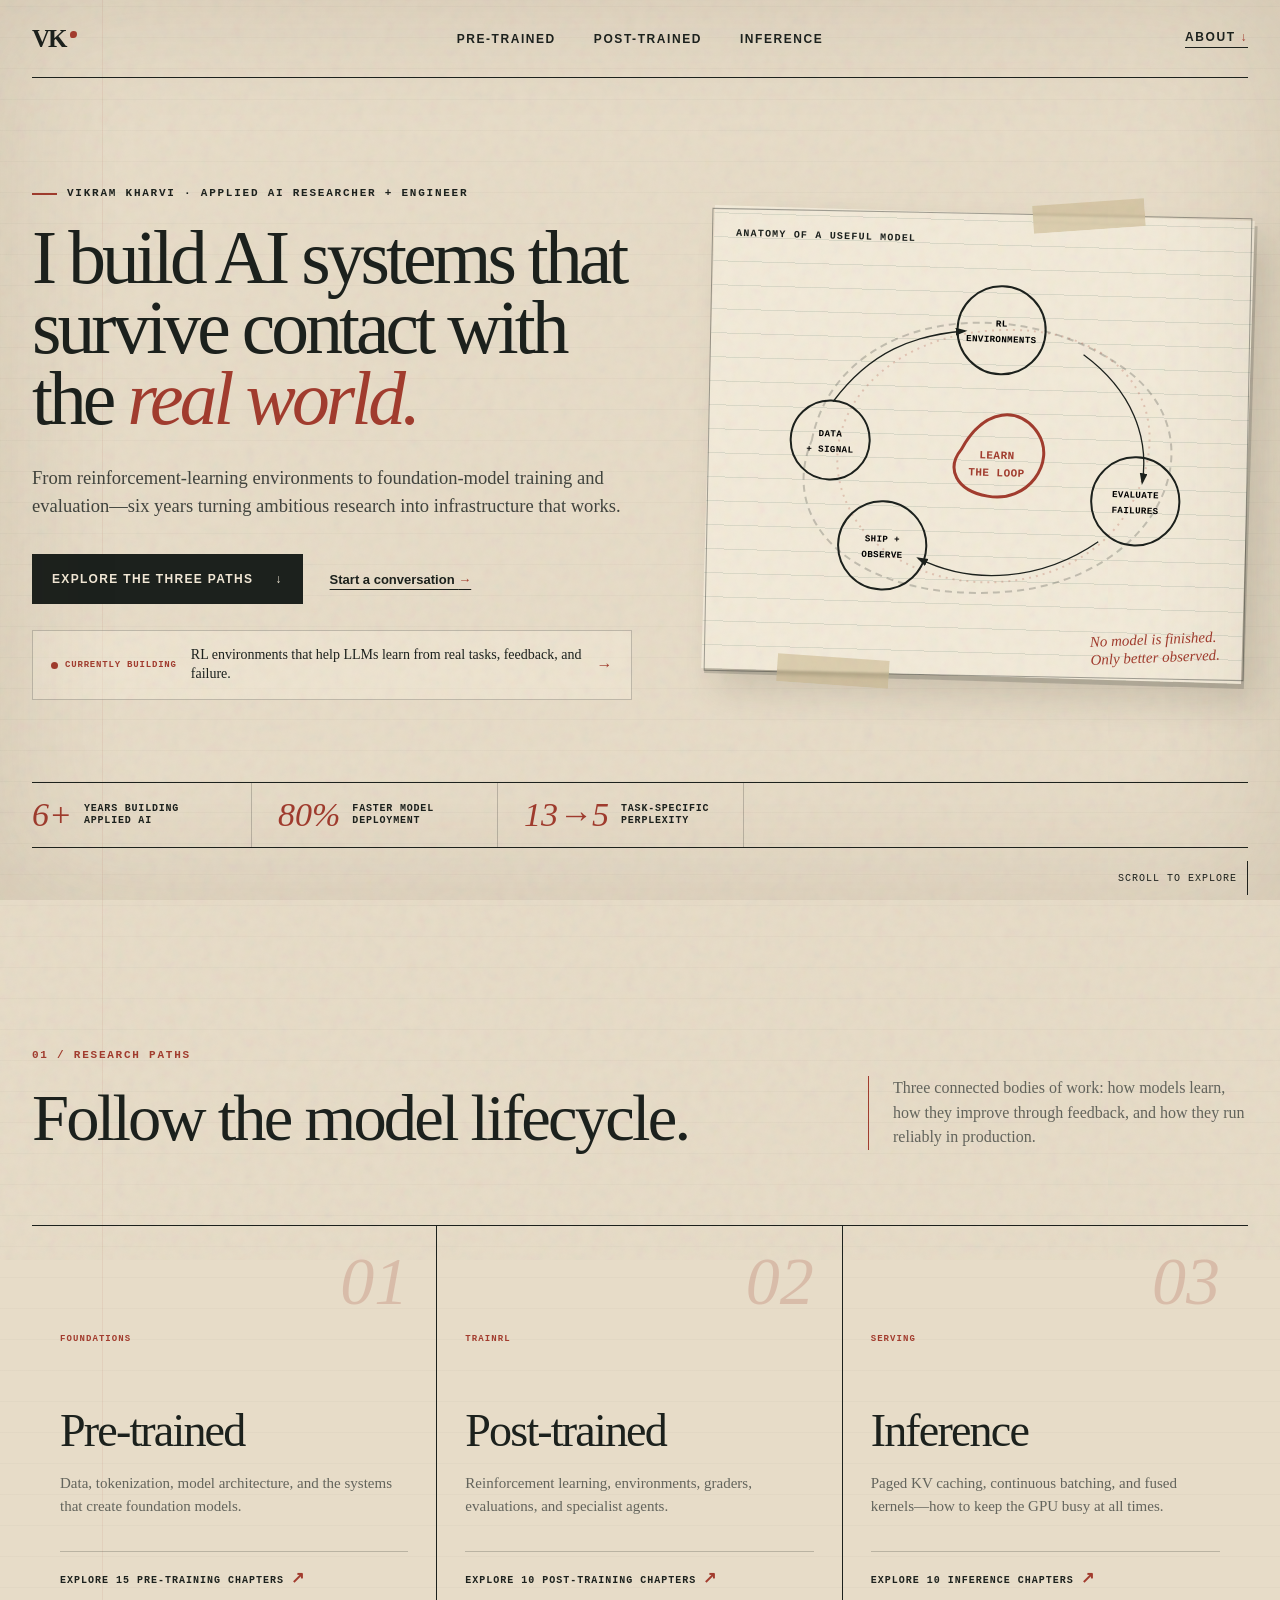
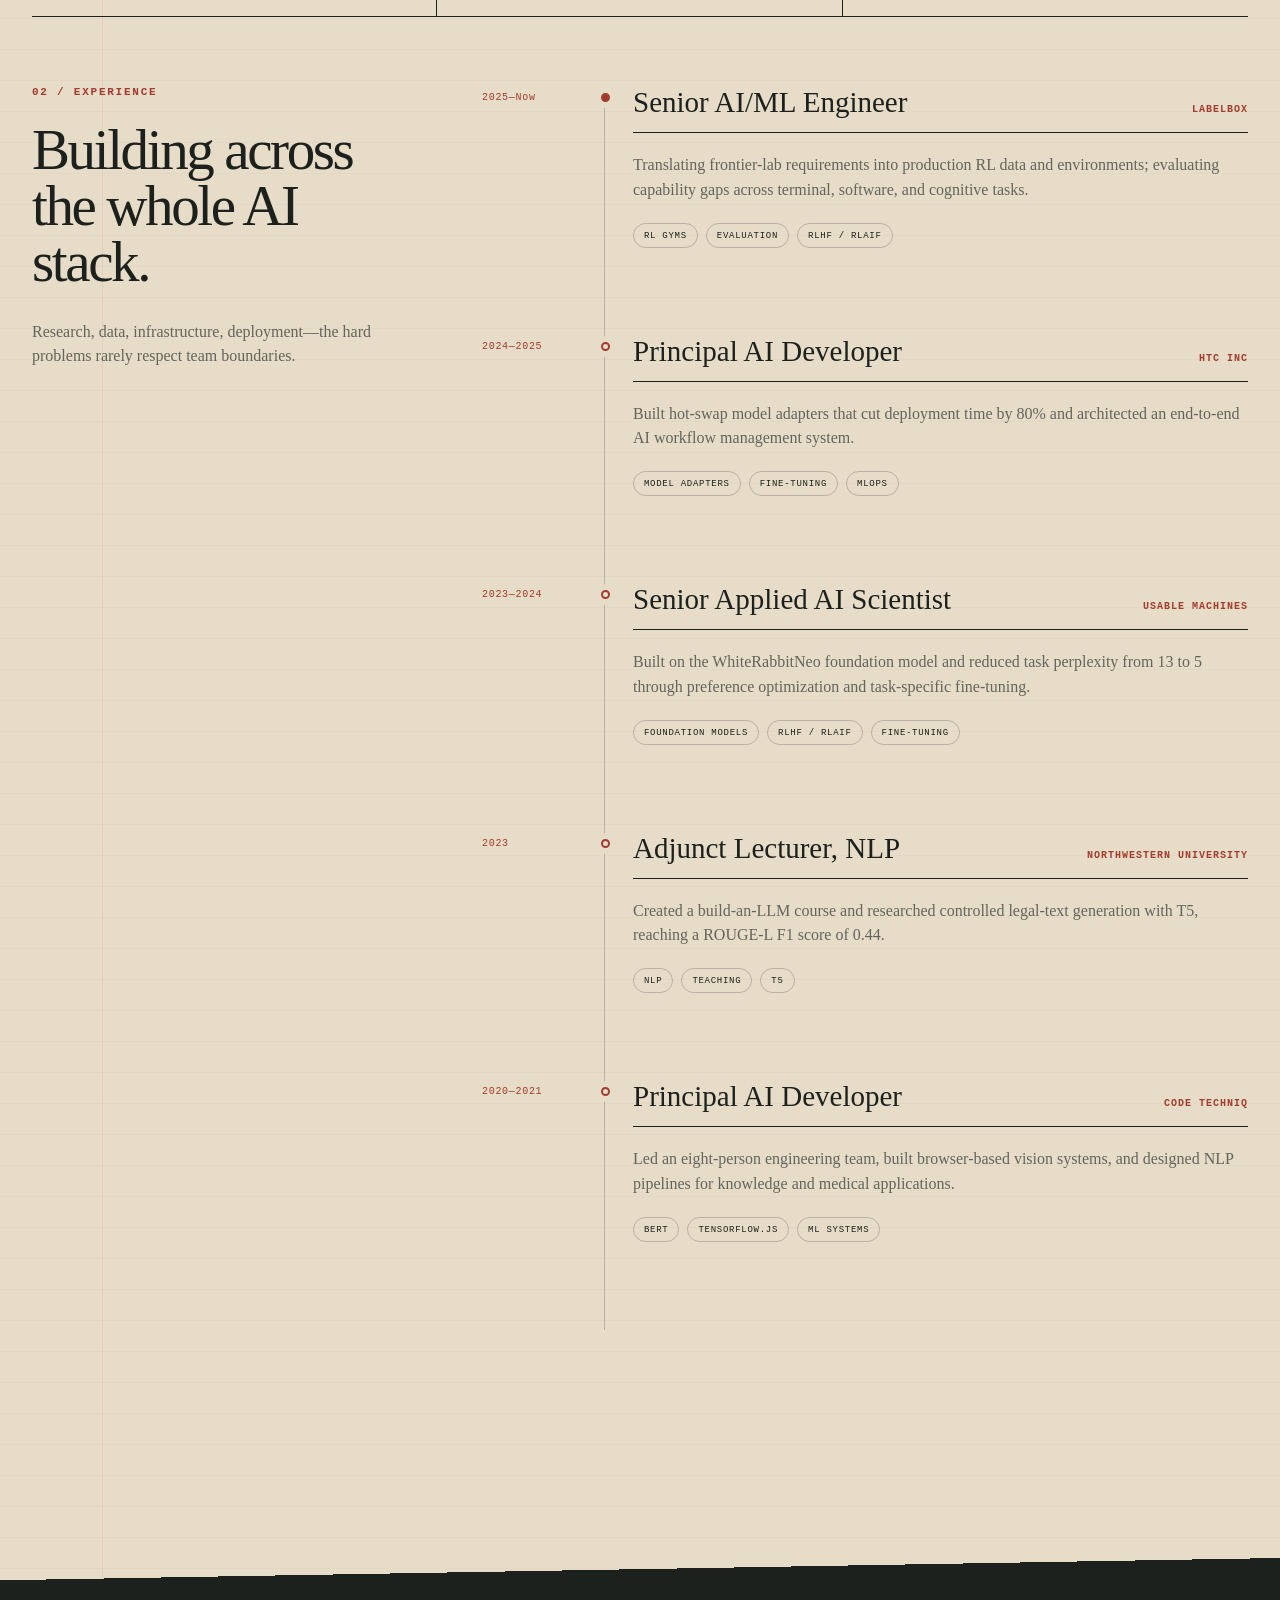
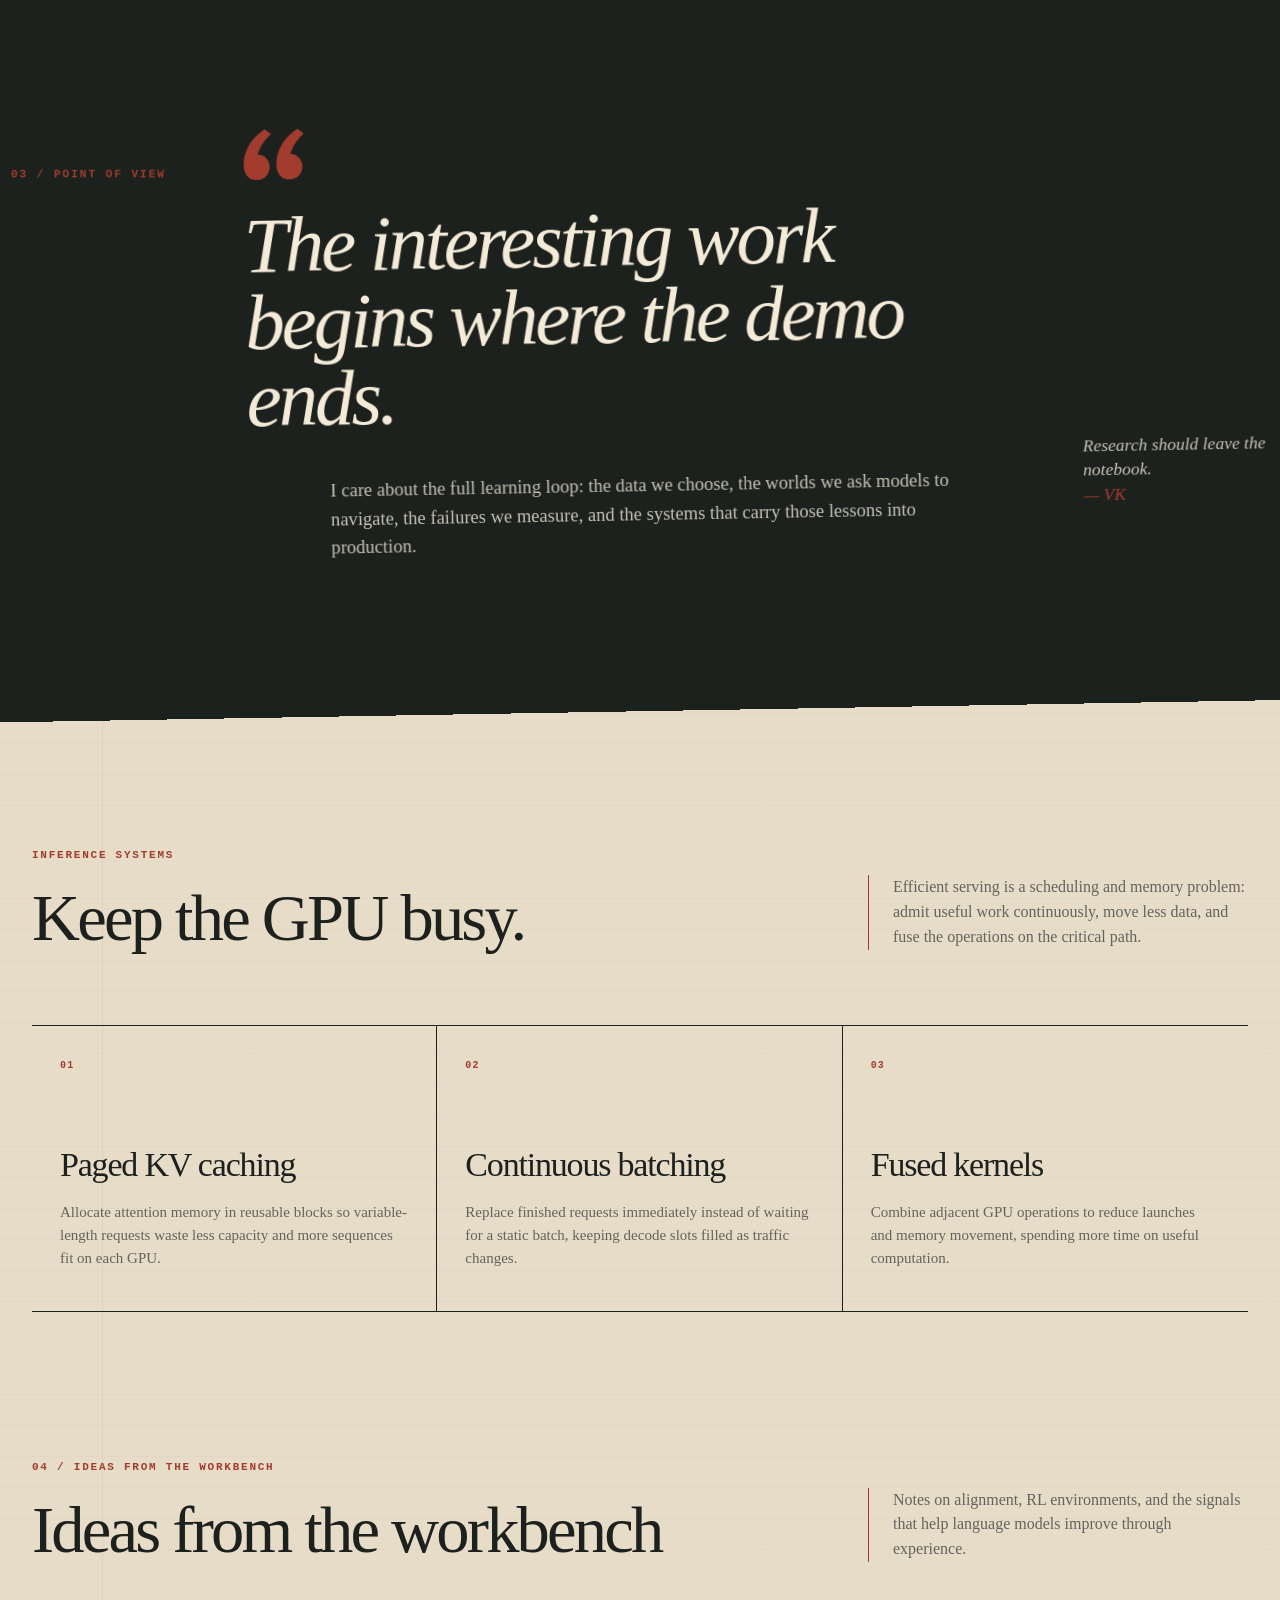
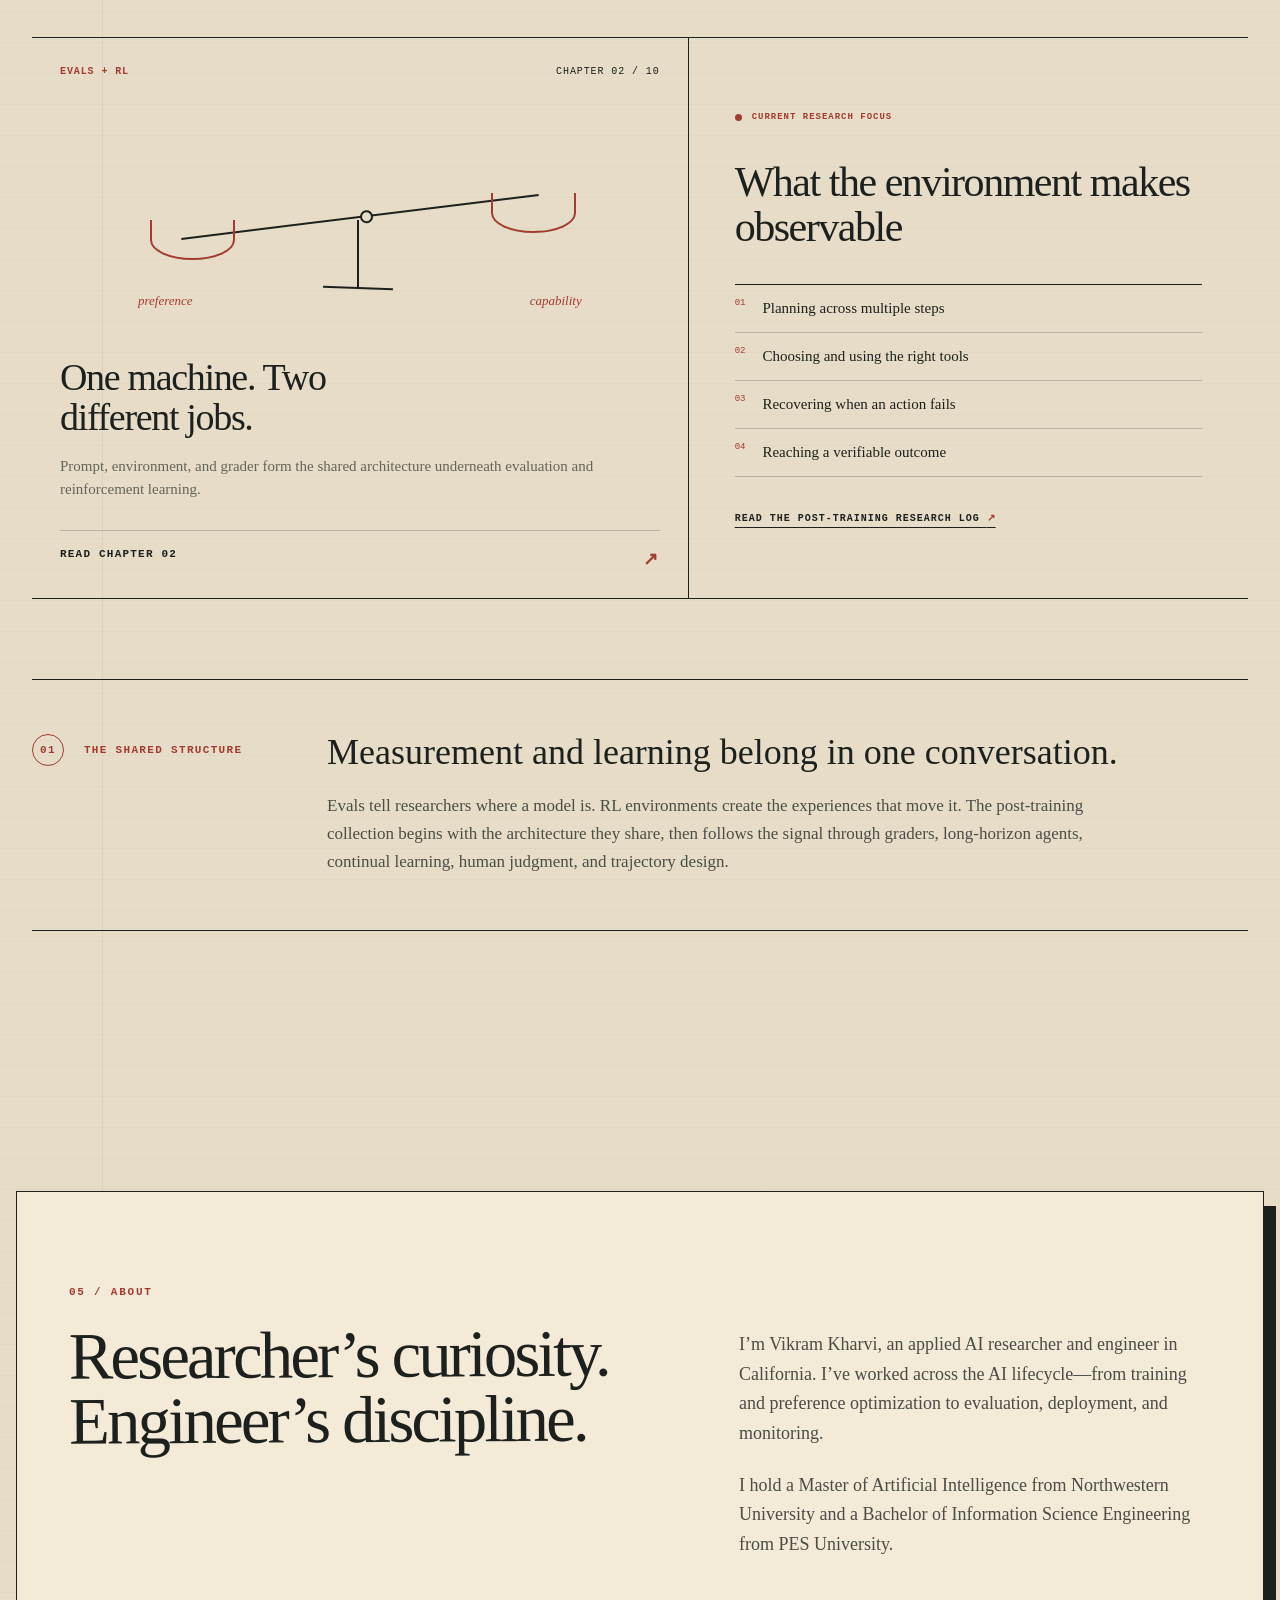
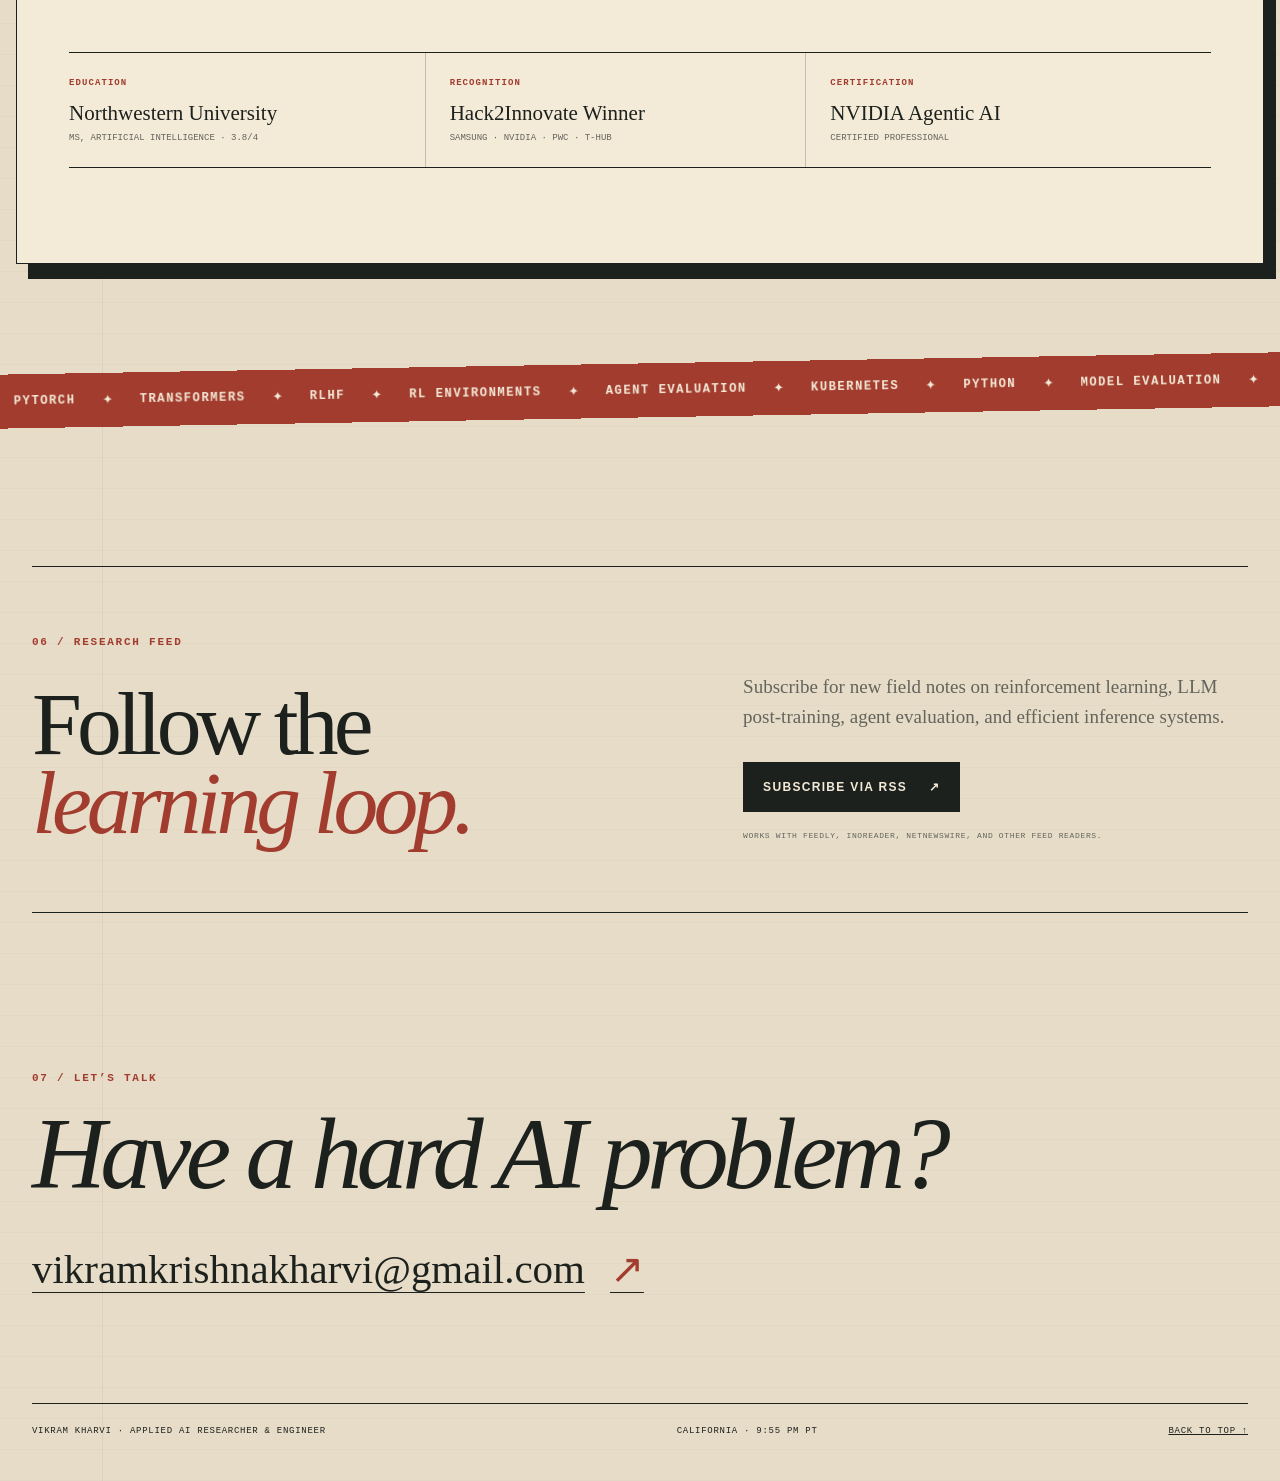
==== commit a3fdc1d8: "Build lifecycle homepage navigation" ====
--- a/index.html
+++ b/index.html
@@ -15,7 +15,7 @@
   <link rel="apple-touch-icon" href="/apple-touch-icon.png" sizes="180x180">
   <link rel="manifest" href="/site.webmanifest">
   <link rel="alternate" type="application/atom+xml" title="Art of Cyber AI research feed" href="https://artofcyberai.com/feed.xml">
-  <link rel="stylesheet" href="styles.css?v=20260815-5">
+  <link rel="stylesheet" href="styles.css?v=20260816-1">
 
   <script async src="https://www.googletagmanager.com/gtag/js?id=G-02V3VDQ7PP"></script>
   <script>
@@ -79,9 +79,9 @@
   <nav class="site-nav" aria-label="Primary navigation">
     <a class="monogram" href="#top" aria-label="Vikram Kharvi, home">VK<span class="ink-dot"></span></a>
     <div class="nav-links">
-      <a href="https://trainrl.com/blog.html#tech-notes">Pre-training</a>
-      <a href="https://trainrl.com/blog.html#post-training">Post-training</a>
-      <a href="https://trainrl.com/blog.html#serving">Inference</a>
+      <a href="https://pre-trained.artofcyberai.com/">Pre-trained</a>
+      <a href="https://trainrl.com/">Post-trained</a>
+      <a href="https://inference.artofcyberai.com/">Inference</a>
     </div>
     <a class="nav-site" href="#about">About <span aria-hidden="true">↓</span></a>
   </nav>
@@ -144,54 +144,110 @@
       <div><strong>80%</strong><span>faster model<br>deployment</span></div>
       <div><strong>13→5</strong><span>task-specific<br>perplexity</span></div>
     </div>
-    <a class="scroll-cue" href="#manifesto"><span>Scroll to explore</span><i aria-hidden="true"></i></a>
+    <a class="scroll-cue" href="#research-paths"><span>Scroll to explore</span><i aria-hidden="true"></i></a>
   </header>
 
   <main id="main">
-    <section class="manifesto" id="manifesto" aria-labelledby="manifesto-title">
-      <p class="section-index">01 / Point of view</p>
-      <div class="manifesto-copy reveal">
-        <svg class="quote-mark" viewBox="0 0 100 82" aria-hidden="true"><path d="M37 0C15 14 2 35 2 57c0 17 9 25 21 25 12 0 21-9 21-21 0-11-8-20-19-20 3-12 11-23 22-33L37 0Zm53 0C68 14 55 35 55 57c0 17 9 25 21 25 12 0 21-9 21-21 0-11-8-20-19-20 3-12 11-23 22-33L90 0Z"/></svg>
-        <h2 id="manifesto-title">The interesting work begins where the demo ends.</h2>
-        <p>I care about the full learning loop: the data we choose, the worlds we ask models to navigate, the failures we measure, and the systems that carry those lessons into production.</p>
-      </div>
-      <p class="side-note reveal">Research should leave the notebook.<br><span>— VK</span></p>
-    </section>
-
     <section class="research-paths" id="research-paths" aria-labelledby="paths-title">
       <div class="section-heading reveal">
         <div>
-          <p class="section-index">02 / Research paths</p>
+          <p class="section-index">01 / Research paths</p>
           <h2 id="paths-title">Follow the model lifecycle.</h2>
         </div>
         <p>Three connected bodies of work: how models learn, how they improve through feedback, and how they run reliably in production.</p>
       </div>
 
       <div class="path-grid">
-        <a class="path-card path-card-link reveal" id="pre-training" href="https://trainrl.com/blog.html#tech-notes">
+        <a class="path-card path-card-link reveal" id="pre-training" href="https://pre-trained.artofcyberai.com/">
           <span class="path-number">01</span>
           <p class="path-kicker">Foundations</p>
-          <h3>Pre-training</h3>
+          <h3>Pre-trained</h3>
           <p>Data, tokenization, model architecture, and the systems that create foundation models.</p>
-          <span class="path-status">Read Pre-training articles <b aria-hidden="true">↗</b></span>
+          <span class="path-status">Explore 15 pre-training chapters <b aria-hidden="true">↗</b></span>
         </a>
 
-        <a class="path-card path-card-link reveal" id="post-training" href="https://trainrl.com/blog.html#post-training">
+        <a class="path-card path-card-link reveal" id="post-training" href="https://trainrl.com/">
           <span class="path-number">02</span>
           <p class="path-kicker">TrainRL</p>
-          <h3>Post-training</h3>
+          <h3>Post-trained</h3>
           <p>Reinforcement learning, environments, graders, evaluations, and specialist agents.</p>
-          <span class="path-status">Read Post-training articles <b aria-hidden="true">↗</b></span>
+          <span class="path-status">Explore 10 post-training chapters <b aria-hidden="true">↗</b></span>
         </a>
 
-        <a class="path-card path-card-link reveal" id="inference" href="https://trainrl.com/blog.html#serving">
+        <a class="path-card path-card-link reveal" id="inference" href="https://inference.artofcyberai.com/">
           <span class="path-number">03</span>
           <p class="path-kicker">Serving</p>
           <h3>Inference</h3>
           <p>Paged KV caching, continuous batching, and fused kernels—how to keep the GPU busy at all times.</p>
-          <span class="path-status">Read Inference articles <b aria-hidden="true">↗</b></span>
+          <span class="path-status">Explore 10 inference chapters <b aria-hidden="true">↗</b></span>
         </a>
       </div>
+    </section>
+
+    <section class="work" id="work" aria-labelledby="work-title">
+      <div class="work-intro reveal">
+        <p class="section-index">02 / Experience</p>
+        <h2 id="work-title">Building across the whole AI stack.</h2>
+        <p>Research, data, infrastructure, deployment—the hard problems rarely respect team boundaries.</p>
+      </div>
+
+      <div class="timeline" role="list">
+        <article class="timeline-item reveal" role="listitem">
+          <div class="timeline-date">2025—Now</div>
+          <div class="timeline-marker" aria-hidden="true"><span></span></div>
+          <div class="timeline-copy">
+            <div class="role-heading"><h3>Senior AI/ML Engineer</h3><p>Labelbox</p></div>
+            <p>Translating frontier-lab requirements into production RL data and environments; evaluating capability gaps across terminal, software, and cognitive tasks.</p>
+            <div class="tag-row"><span>RL gyms</span><span>Evaluation</span><span>RLHF / RLAIF</span></div>
+          </div>
+        </article>
+        <article class="timeline-item reveal" role="listitem">
+          <div class="timeline-date">2024—2025</div>
+          <div class="timeline-marker" aria-hidden="true"><span></span></div>
+          <div class="timeline-copy">
+            <div class="role-heading"><h3>Principal AI Developer</h3><p>HTC Inc</p></div>
+            <p>Built hot-swap model adapters that cut deployment time by 80% and architected an end-to-end AI workflow management system.</p>
+            <div class="tag-row"><span>Model adapters</span><span>Fine-tuning</span><span>MLOps</span></div>
+          </div>
+        </article>
+        <article class="timeline-item reveal" role="listitem">
+          <div class="timeline-date">2023—2024</div>
+          <div class="timeline-marker" aria-hidden="true"><span></span></div>
+          <div class="timeline-copy">
+            <div class="role-heading"><h3>Senior Applied AI Scientist</h3><p>Usable Machines</p></div>
+            <p>Built on the WhiteRabbitNeo foundation model and reduced task perplexity from 13 to 5 through preference optimization and task-specific fine-tuning.</p>
+            <div class="tag-row"><span>Foundation models</span><span>RLHF / RLAIF</span><span>Fine-tuning</span></div>
+          </div>
+        </article>
+        <article class="timeline-item reveal" role="listitem">
+          <div class="timeline-date">2023</div>
+          <div class="timeline-marker" aria-hidden="true"><span></span></div>
+          <div class="timeline-copy">
+            <div class="role-heading"><h3>Adjunct Lecturer, NLP</h3><p>Northwestern University</p></div>
+            <p>Created a build-an-LLM course and researched controlled legal-text generation with T5, reaching a ROUGE-L F1 score of 0.44.</p>
+            <div class="tag-row"><span>NLP</span><span>Teaching</span><span>T5</span></div>
+          </div>
+        </article>
+        <article class="timeline-item reveal" role="listitem">
+          <div class="timeline-date">2020—2021</div>
+          <div class="timeline-marker" aria-hidden="true"><span></span></div>
+          <div class="timeline-copy">
+            <div class="role-heading"><h3>Principal AI Developer</h3><p>Code Techniq</p></div>
+            <p>Led an eight-person engineering team, built browser-based vision systems, and designed NLP pipelines for knowledge and medical applications.</p>
+            <div class="tag-row"><span>BERT</span><span>TensorFlow.js</span><span>ML systems</span></div>
+          </div>
+        </article>
+      </div>
+    </section>
+
+    <section class="manifesto" id="manifesto" aria-labelledby="manifesto-title">
+      <p class="section-index">03 / Point of view</p>
+      <div class="manifesto-copy reveal">
+        <svg class="quote-mark" viewBox="0 0 100 82" aria-hidden="true"><path d="M37 0C15 14 2 35 2 57c0 17 9 25 21 25 12 0 21-9 21-21 0-11-8-20-19-20 3-12 11-23 22-33L37 0Zm53 0C68 14 55 35 55 57c0 17 9 25 21 25 12 0 21-9 21-21 0-11-8-20-19-20 3-12 11-23 22-33L90 0Z"/></svg>
+        <h2 id="manifesto-title">The interesting work begins where the demo ends.</h2>
+        <p>I care about the full learning loop: the data we choose, the worlds we ask models to navigate, the failures we measure, and the systems that carry those lessons into production.</p>
+      </div>
+      <p class="side-note reveal">Research should leave the notebook.<br><span>— VK</span></p>
     </section>
 
     <section class="inference-details" id="inference-details" aria-labelledby="inference-title">
@@ -225,7 +281,7 @@
     <section class="notes" id="notes" aria-labelledby="notes-title">
       <div class="section-heading reveal">
         <div>
-          <p class="section-index">03 / Field notes</p>
+          <p class="section-index">04 / Ideas from the workbench</p>
           <h2 id="notes-title">Ideas from the workbench</h2>
         </div>
         <p>Notes on alignment, RL environments, and the signals that help language models improve through experience.</p>
@@ -234,14 +290,14 @@
       <div class="note-grid">
         <article class="note-card note-featured reveal">
           <a href="https://trainrl.com/post-evals-rl-environments.html" aria-label="Read issue one: Evals and RL environments are the same machine with different jobs">
-            <div class="note-meta"><span>Evals + RL</span><time datetime="2026-08-13">Issue 01 / 09</time></div>
+            <div class="note-meta"><span>Evals + RL</span><time datetime="2026-08-13">Chapter 02 / 10</time></div>
             <div class="note-sketch note-sketch-alignment" aria-hidden="true">
               <span class="scale-beam"></span><span class="scale-left"></span><span class="scale-right"></span><span class="scale-base"></span>
               <small>preference</small><small>capability</small>
             </div>
             <h3>One machine. Two different jobs.</h3>
             <p>Prompt, environment, and grader form the shared architecture underneath evaluation and reinforcement learning.</p>
-            <span class="read-link">Read issue 01 <b>↗</b></span>
+            <span class="read-link">Read chapter 02 <b>↗</b></span>
           </a>
         </article>
 
@@ -254,7 +310,7 @@
             <li><span>03</span> Recovering when an action fails</li>
             <li><span>04</span> Reaching a verifiable outcome</li>
           </ul>
-          <a href="https://trainrl.com/blog.html">Read the full research log <b>↗</b></a>
+          <a href="https://trainrl.com/">Read the post-training research log <b>↗</b></a>
         </div>
       </div>
     </section>
@@ -264,65 +320,9 @@
         <div class="article-kicker"><span>01</span> The shared structure</div>
         <div>
           <h3>Measurement and learning belong in one conversation.</h3>
-          <p>Evals tell researchers where a model is. RL environments create the experiences that move it. The nine-part series begins with the architecture they share, then follows the signal through graders, long-horizon agents, continual learning, human judgment, and trajectory design.</p>
+          <p>Evals tell researchers where a model is. RL environments create the experiences that move it. The post-training collection begins with the architecture they share, then follows the signal through graders, long-horizon agents, continual learning, human judgment, and trajectory design.</p>
         </div>
       </article>
-    </section>
-
-    <section class="work" id="work" aria-labelledby="work-title">
-      <div class="work-intro reveal">
-        <p class="section-index">04 / Selected work</p>
-        <h2 id="work-title">Building across the whole AI stack.</h2>
-        <p>Research, data, infrastructure, deployment—the hard problems rarely respect team boundaries.</p>
-      </div>
-
-      <div class="timeline" role="list">
-        <article class="timeline-item reveal" role="listitem">
-          <div class="timeline-date">2025—Now</div>
-          <div class="timeline-marker" aria-hidden="true"><span></span></div>
-          <div class="timeline-copy">
-            <div class="role-heading"><h3>Senior AI/ML Engineer</h3><p>Labelbox</p></div>
-            <p>Translating frontier-lab requirements into production RL data and environments; evaluating capability gaps across terminal, software, and cognitive tasks.</p>
-            <div class="tag-row"><span>RL gyms</span><span>Evaluation</span><span>RLHF / RLAIF</span></div>
-          </div>
-        </article>
-        <article class="timeline-item reveal" role="listitem">
-          <div class="timeline-date">2024—2025</div>
-          <div class="timeline-marker" aria-hidden="true"><span></span></div>
-          <div class="timeline-copy">
-            <div class="role-heading"><h3>Principal AI Developer</h3><p>HTC Inc</p></div>
-            <p>Built hot-swap model adapters that cut deployment time by 80% and architected an end-to-end AI workflow management system.</p>
-            <div class="tag-row"><span>Model adapters</span><span>Fine-tuning</span><span>MLOps</span></div>
-          </div>
-        </article>
-        <article class="timeline-item reveal" role="listitem">
-          <div class="timeline-date">2023—2024</div>
-          <div class="timeline-marker" aria-hidden="true"><span></span></div>
-          <div class="timeline-copy">
-            <div class="role-heading"><h3>Senior Applied AI Scientist</h3><p>Usable Machines</p></div>
-            <p>Built on the WhiteRabbitNeo foundation model and reduced task perplexity from 13 to 5 through preference optimization and task-specific fine-tuning.</p>
-            <div class="tag-row"><span>Foundation models</span><span>RLHF / RLAIF</span><span>Fine-tuning</span></div>
-          </div>
-        </article>
-        <article class="timeline-item reveal" role="listitem">
-          <div class="timeline-date">2023</div>
-          <div class="timeline-marker" aria-hidden="true"><span></span></div>
-          <div class="timeline-copy">
-            <div class="role-heading"><h3>Adjunct Lecturer, NLP</h3><p>Northwestern University</p></div>
-            <p>Created a build-an-LLM course and researched controlled legal-text generation with T5, reaching a ROUGE-L F1 score of 0.44.</p>
-            <div class="tag-row"><span>NLP</span><span>Teaching</span><span>T5</span></div>
-          </div>
-        </article>
-        <article class="timeline-item reveal" role="listitem">
-          <div class="timeline-date">2020—2021</div>
-          <div class="timeline-marker" aria-hidden="true"><span></span></div>
-          <div class="timeline-copy">
-            <div class="role-heading"><h3>Principal AI Developer</h3><p>Code Techniq</p></div>
-            <p>Led an eight-person engineering team, built browser-based vision systems, and designed NLP pipelines for knowledge and medical applications.</p>
-            <div class="tag-row"><span>BERT</span><span>TensorFlow.js</span><span>ML systems</span></div>
-          </div>
-        </article>
-      </div>
     </section>
 
     <section class="about" id="about" aria-labelledby="about-title">
@@ -363,6 +363,14 @@
         </div>
       </div>
     </section>
+
+
+
+
+
+
+
+
   </main>
 
   <footer>
--- a/styles.css
+++ b/styles.css
@@ -582,8 +582,8 @@
 .next-issue h2 { max-width: 900px; margin: 25px 0 15px; font: 400 clamp(43px,5vw,70px)/1 var(--serif); letter-spacing: -.04em; }
 .next-issue p { margin: 0; font: 17px var(--serif); color: var(--muted); }
 
-.reveal { opacity: 0; transform: translateY(34px); transition: opacity 0.75s ease, transform 0.75s cubic-bezier(.2,.7,.2,1); }
-.reveal.is-visible { opacity: 1; transform: translateY(0); }
+.reveal { opacity: 1; transform: translateY(24px); transition: transform 0.55s cubic-bezier(.2,.7,.2,1); }
+.reveal.is-visible { opacity: 1; transform: translateY(0); }
 .note-card:nth-child(2).reveal { transition-delay: 0.1s; }
 .note-card:nth-child(3).reveal { transition-delay: 0.2s; }
 
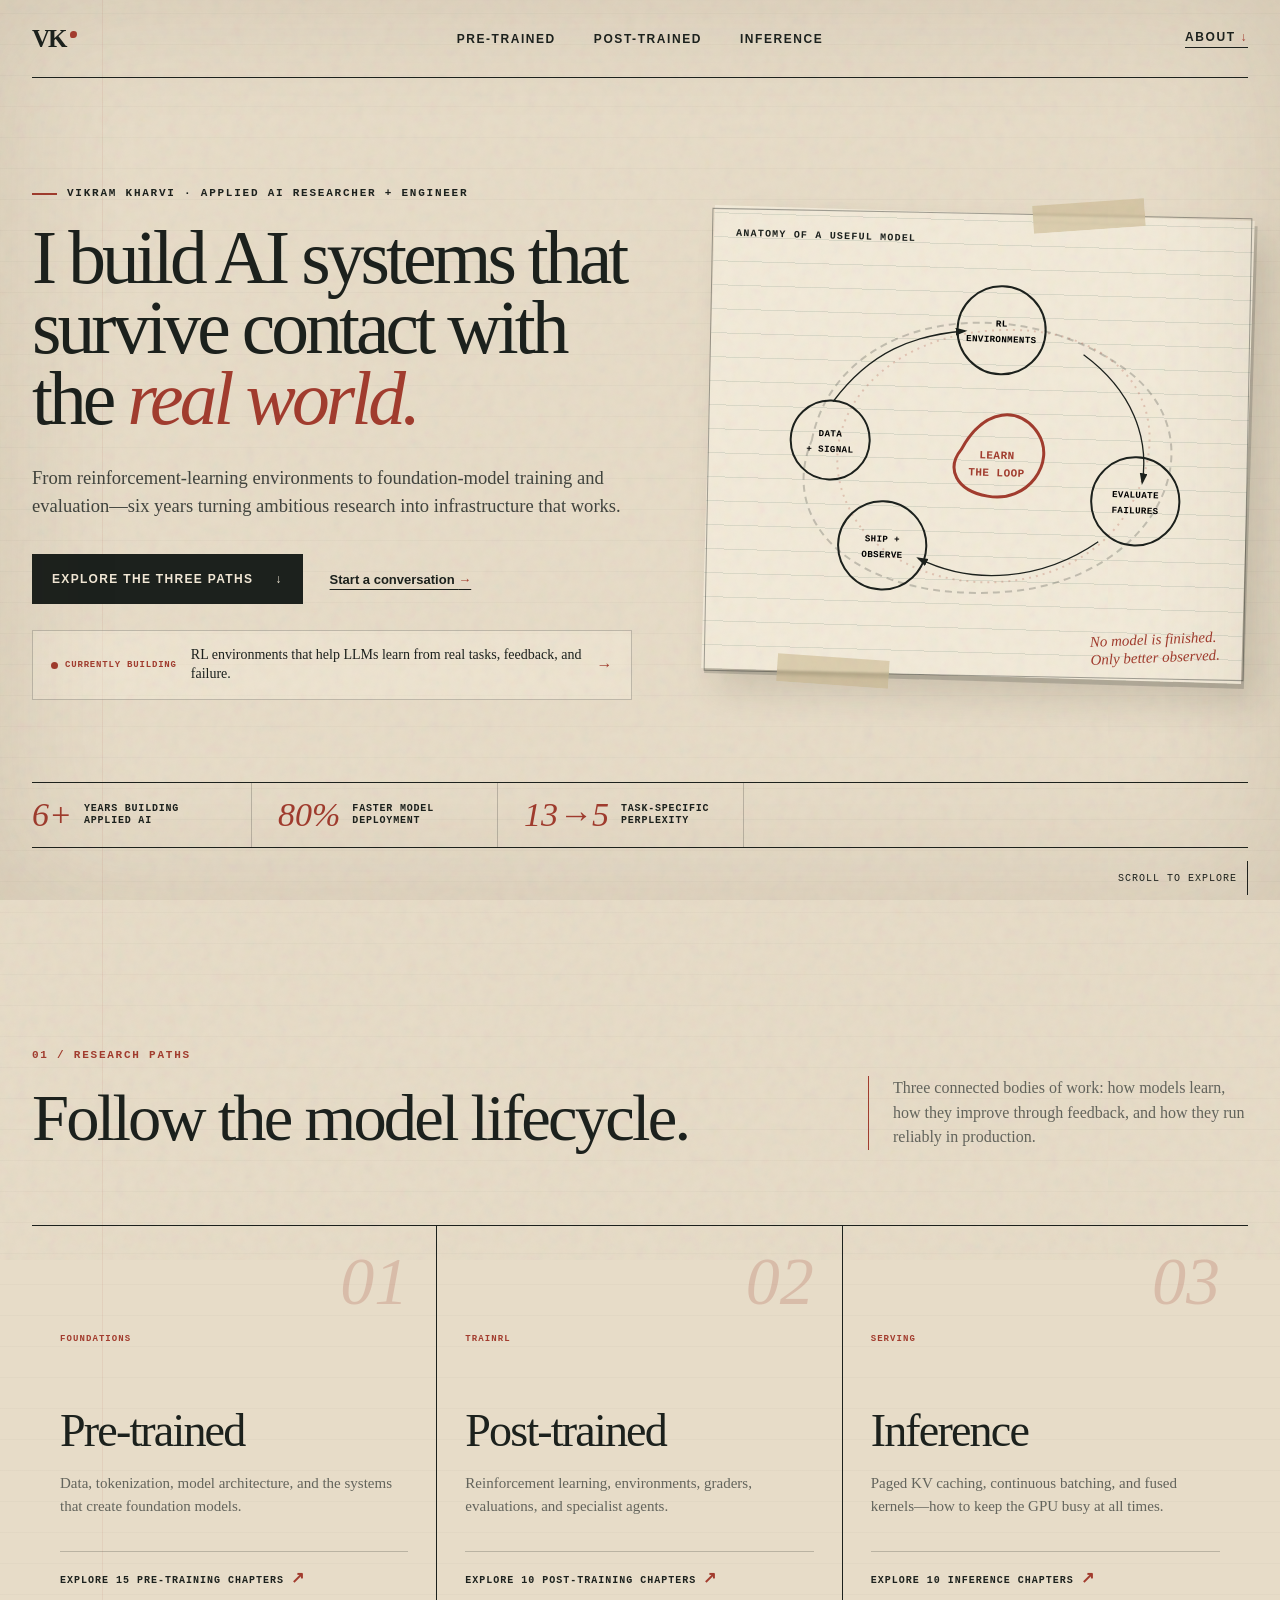
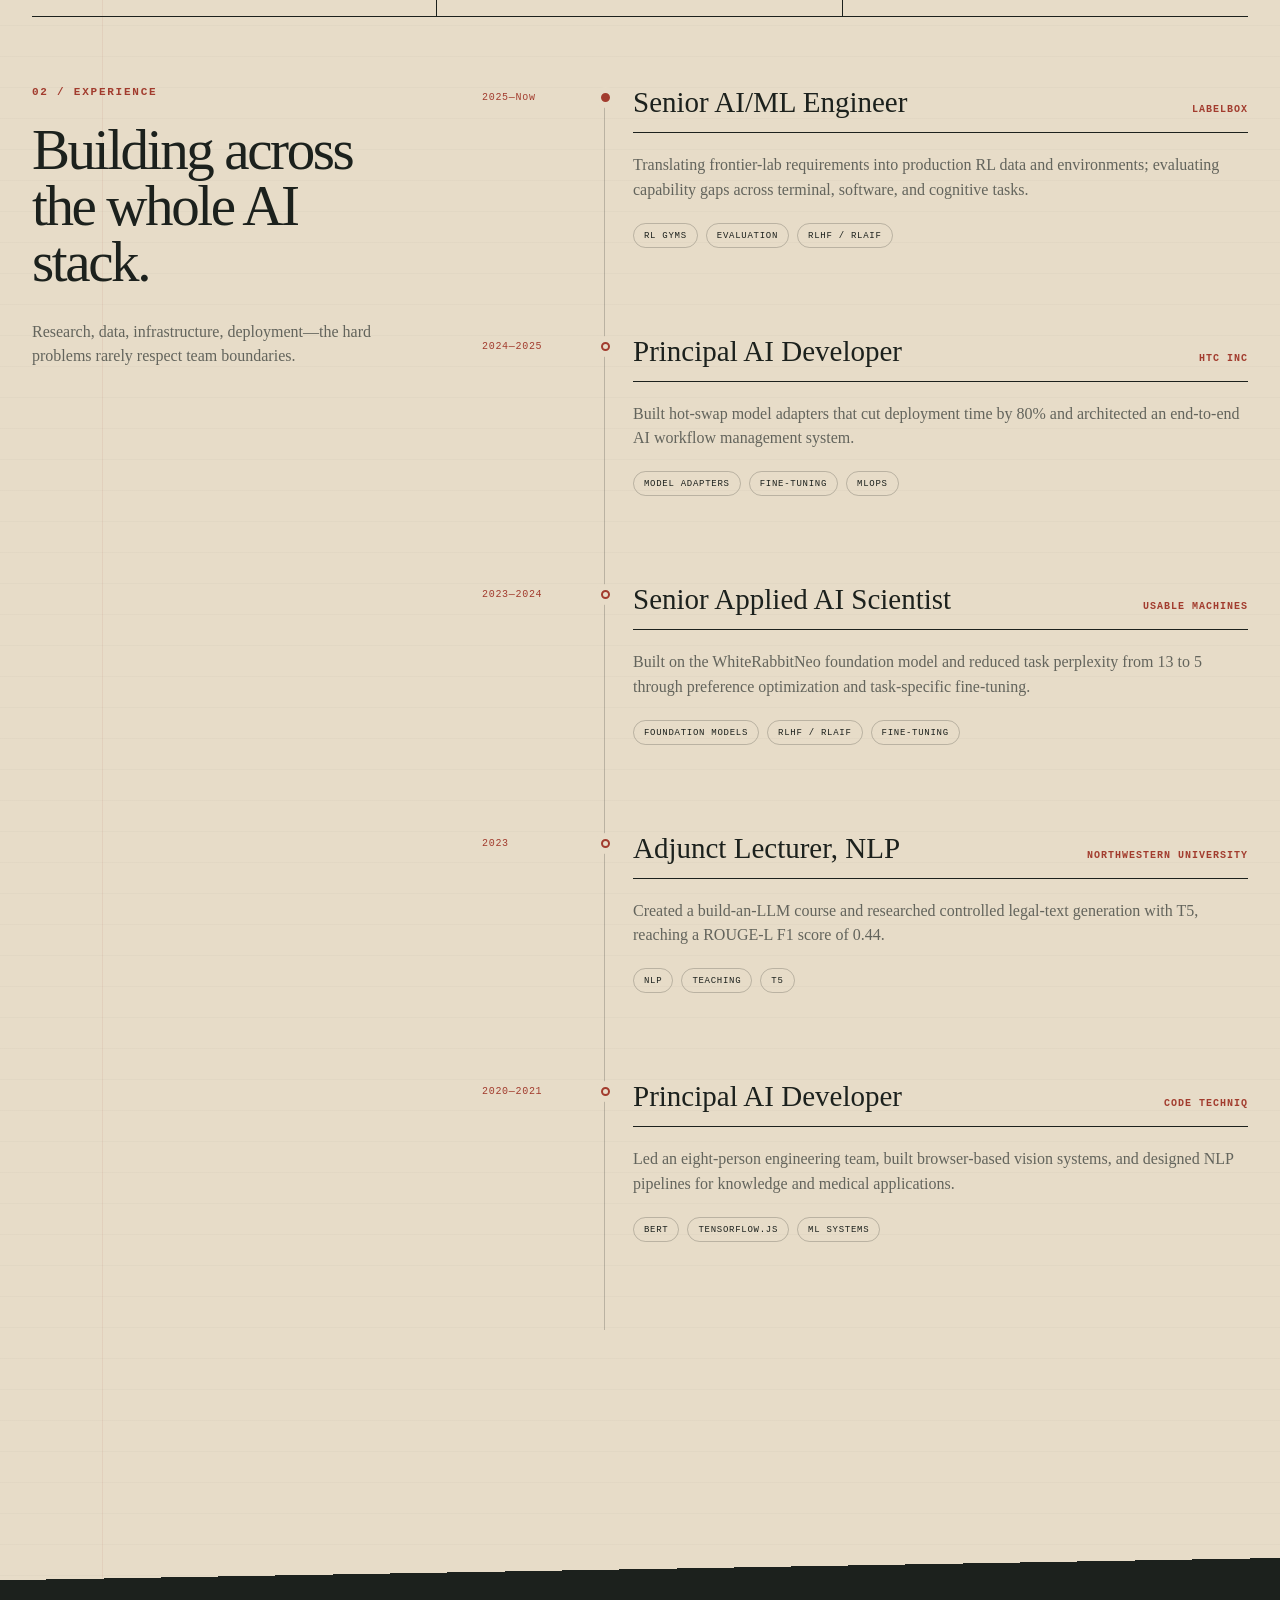
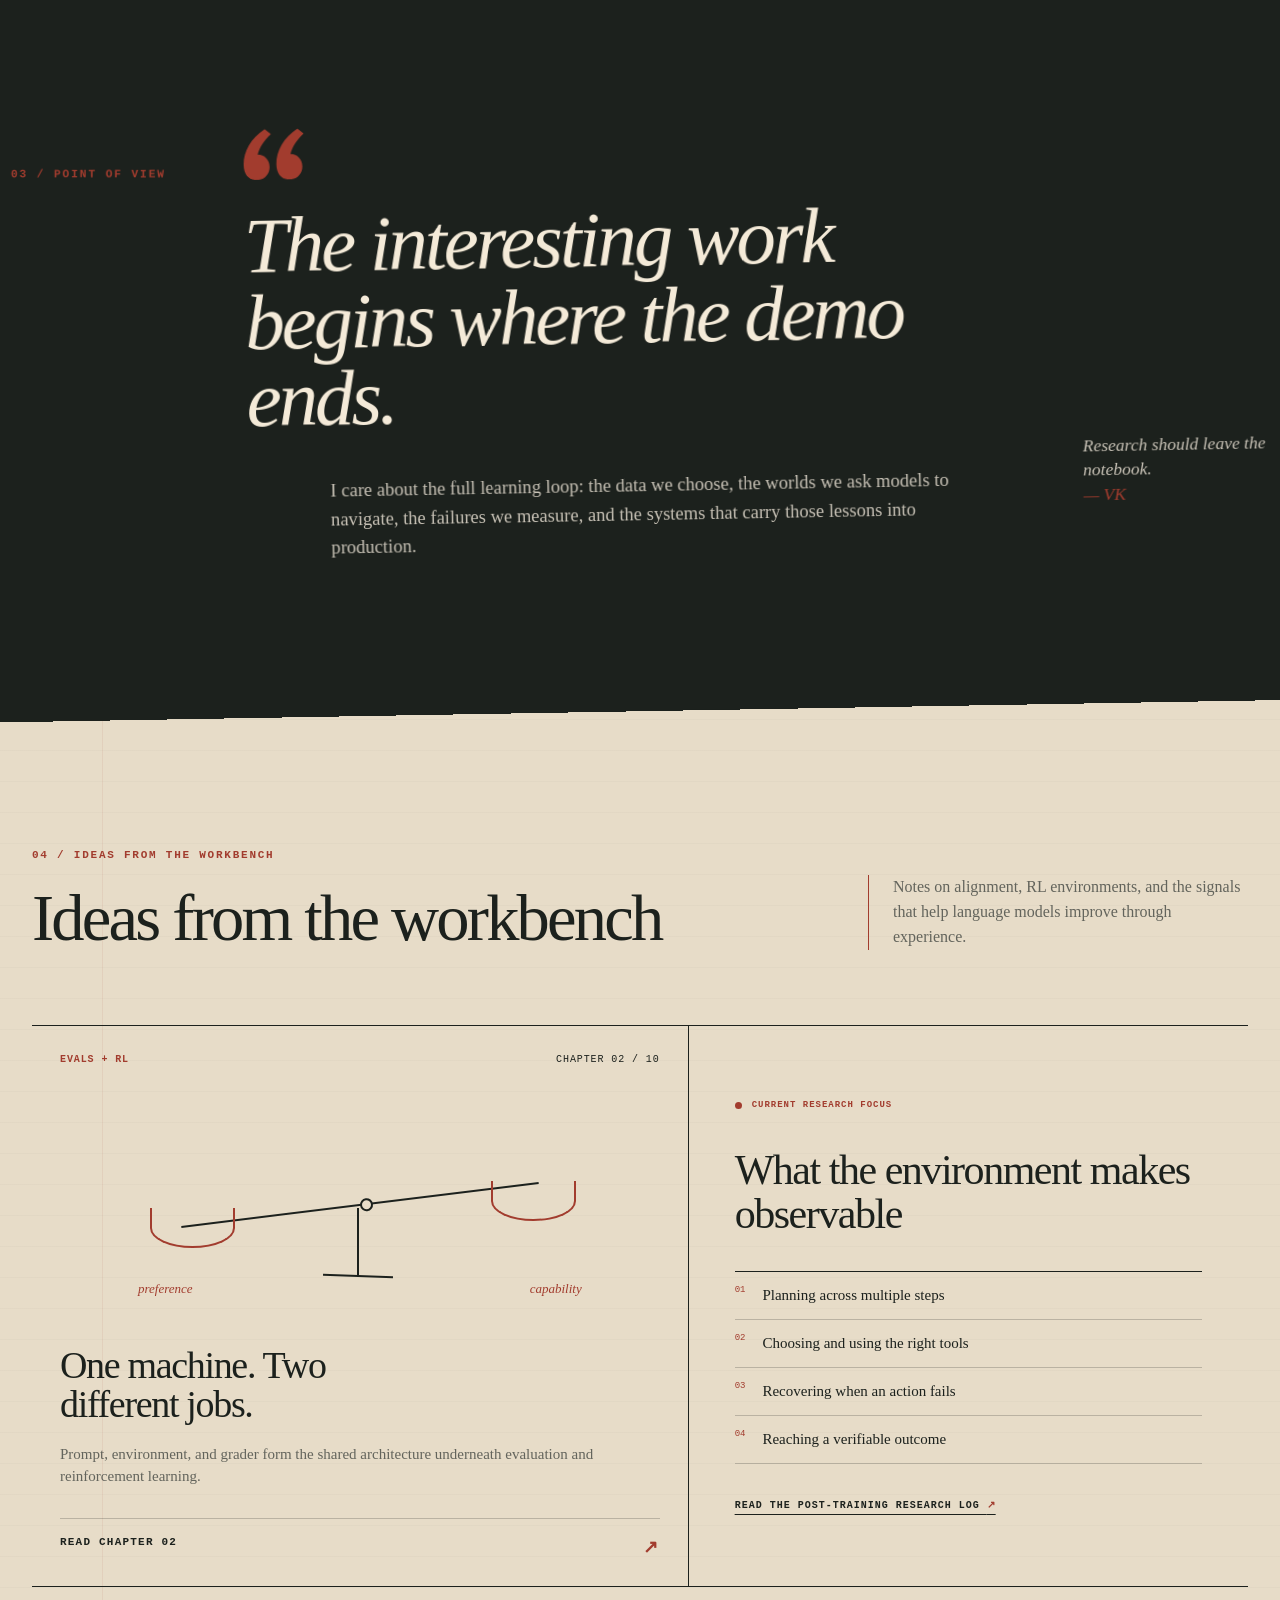
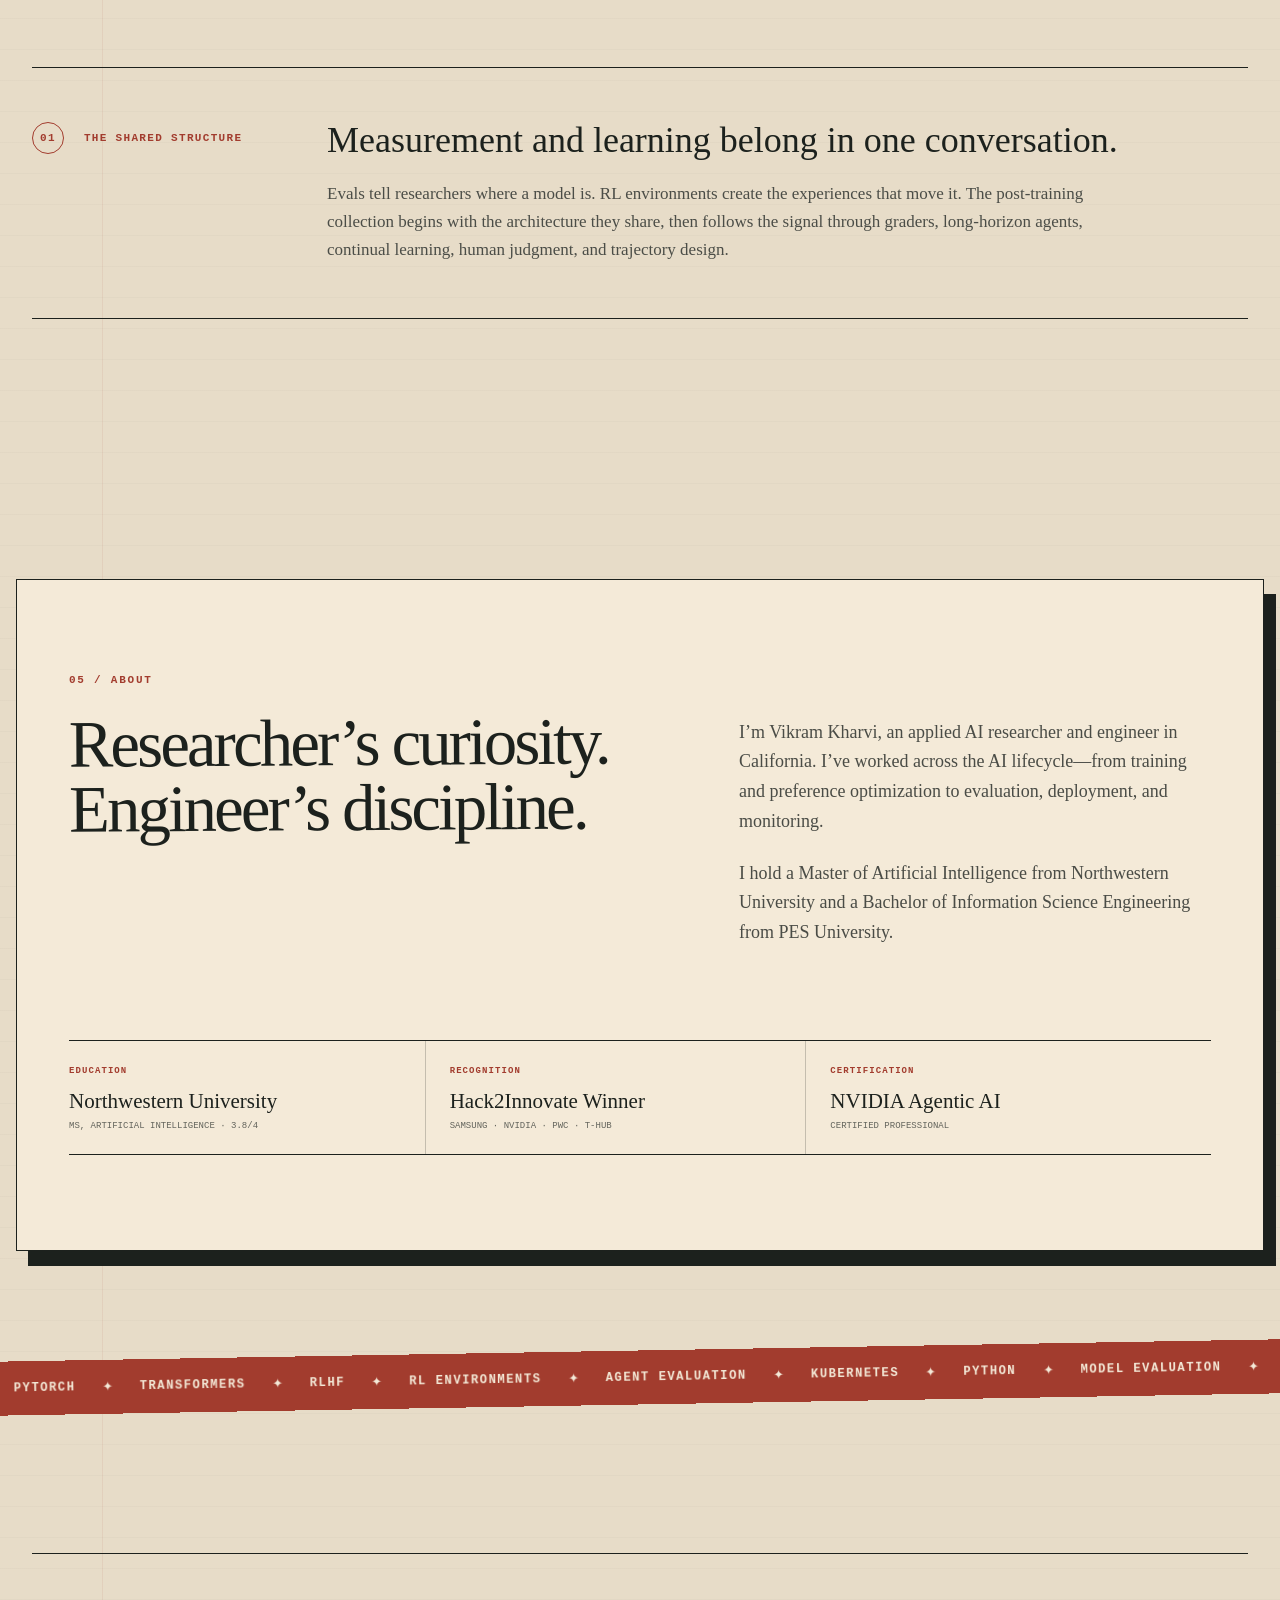
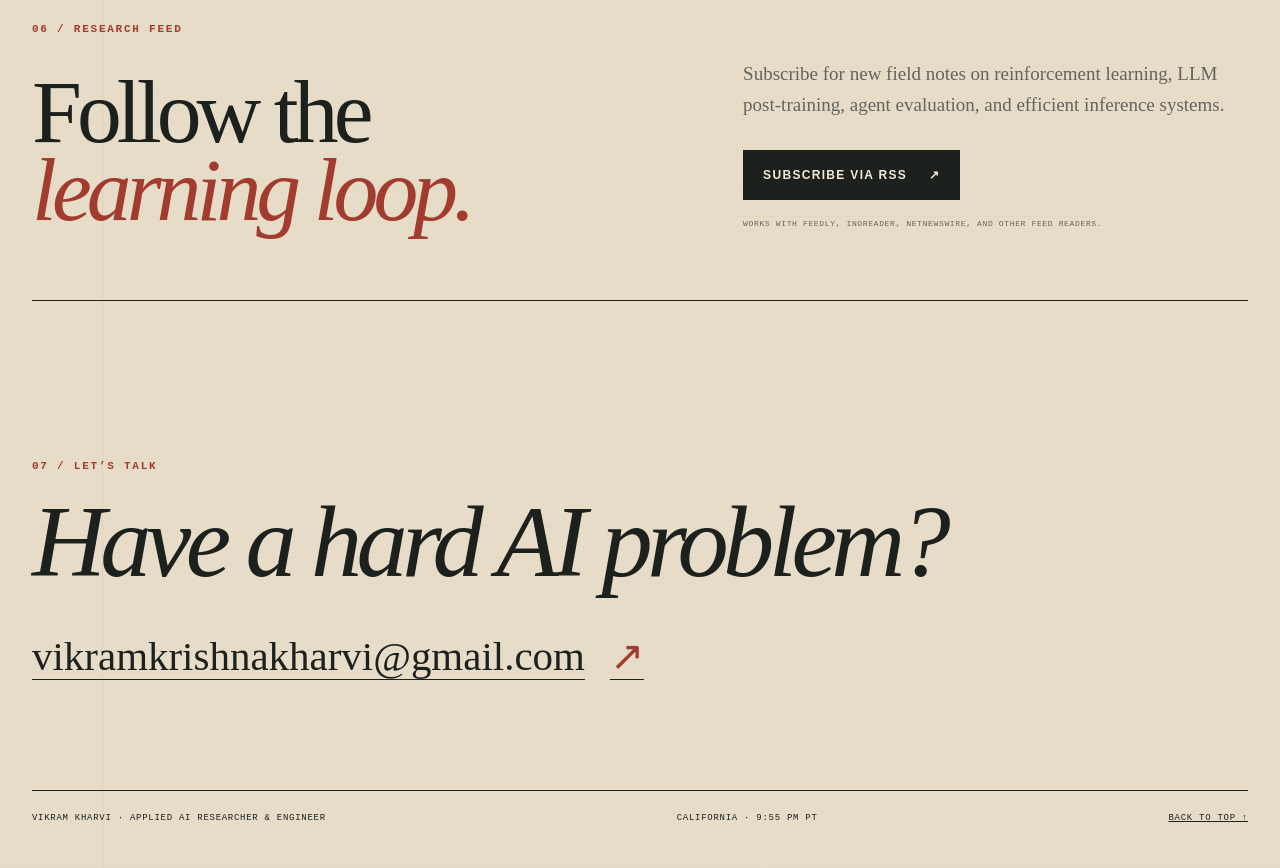
==== commit b9ebd4db: "Remove homepage inference summary" ====
--- a/index.html
+++ b/index.html
@@ -250,34 +250,6 @@
       <p class="side-note reveal">Research should leave the notebook.<br><span>— VK</span></p>
     </section>
 
-    <section class="inference-details" id="inference-details" aria-labelledby="inference-title">
-      <div class="section-heading reveal">
-        <div>
-          <p class="section-index">Inference systems</p>
-          <h2 id="inference-title">Keep the GPU busy.</h2>
-        </div>
-        <p>Efficient serving is a scheduling and memory problem: admit useful work continuously, move less data, and fuse the operations on the critical path.</p>
-      </div>
-
-      <div class="inference-grid">
-        <article class="reveal">
-          <span>01</span>
-          <h3>Paged KV caching</h3>
-          <p>Allocate attention memory in reusable blocks so variable-length requests waste less capacity and more sequences fit on each GPU.</p>
-        </article>
-        <article class="reveal">
-          <span>02</span>
-          <h3>Continuous batching</h3>
-          <p>Replace finished requests immediately instead of waiting for a static batch, keeping decode slots filled as traffic changes.</p>
-        </article>
-        <article class="reveal">
-          <span>03</span>
-          <h3>Fused kernels</h3>
-          <p>Combine adjacent GPU operations to reduce launches and memory movement, spending more time on useful computation.</p>
-        </article>
-      </div>
-    </section>
-
     <section class="notes" id="notes" aria-labelledby="notes-title">
       <div class="section-heading reveal">
         <div>
--- a/styles.css
+++ b/styles.css
@@ -297,14 +297,6 @@
 .path-status b { color: var(--red); font-size: 16px; }
 .path-card-link { transition: background .25s ease, transform .25s ease; }
 .path-card-link:hover, .path-card-link:focus-visible { background: var(--paper-light); transform: translateY(-5px); }
-
-.inference-details { width: var(--page); margin: 0 auto; padding: 150px 0 0; scroll-margin-top: 80px; }
-.inference-grid { display: grid; grid-template-columns: repeat(3, 1fr); border-top: 1px solid var(--ink); border-bottom: 1px solid var(--ink); }
-.inference-grid article { min-height: 285px; padding: 28px; border-right: 1px solid var(--ink); }
-.inference-grid article:last-child { border-right: 0; }
-.inference-grid span { color: var(--red); font: 700 10px var(--mono); letter-spacing: .12em; }
-.inference-grid h3 { margin: 75px 0 18px; font: 400 34px/1.05 var(--serif); letter-spacing: -.035em; }
-.inference-grid p { margin: 0; color: var(--muted); font: 15px/1.55 var(--serif); }
 
 .notes, .work { width: var(--page); margin: 0 auto; padding: 150px 0; }
 .section-heading { display: grid; grid-template-columns: 1fr 380px; gap: 70px; align-items: end; margin-bottom: 75px; }
@@ -641,10 +633,6 @@
   .path-grid { grid-template-columns: 1fr; }
   .path-card { min-height: 330px; border-right: 0; border-bottom: 1px solid var(--ink); }
   .path-card:last-child { border-bottom: 0; }
-  .inference-details { padding-top: 105px; }
-  .inference-grid { grid-template-columns: 1fr; }
-  .inference-grid article { min-height: 250px; border-right: 0; border-bottom: 1px solid var(--ink); }
-  .inference-grid article:last-child { border-bottom: 0; }
   .notes, .work { padding: 105px 0; }
   .section-heading { display: block; margin-bottom: 50px; }
   .section-heading h2, .about h2 { font-size: 50px; }
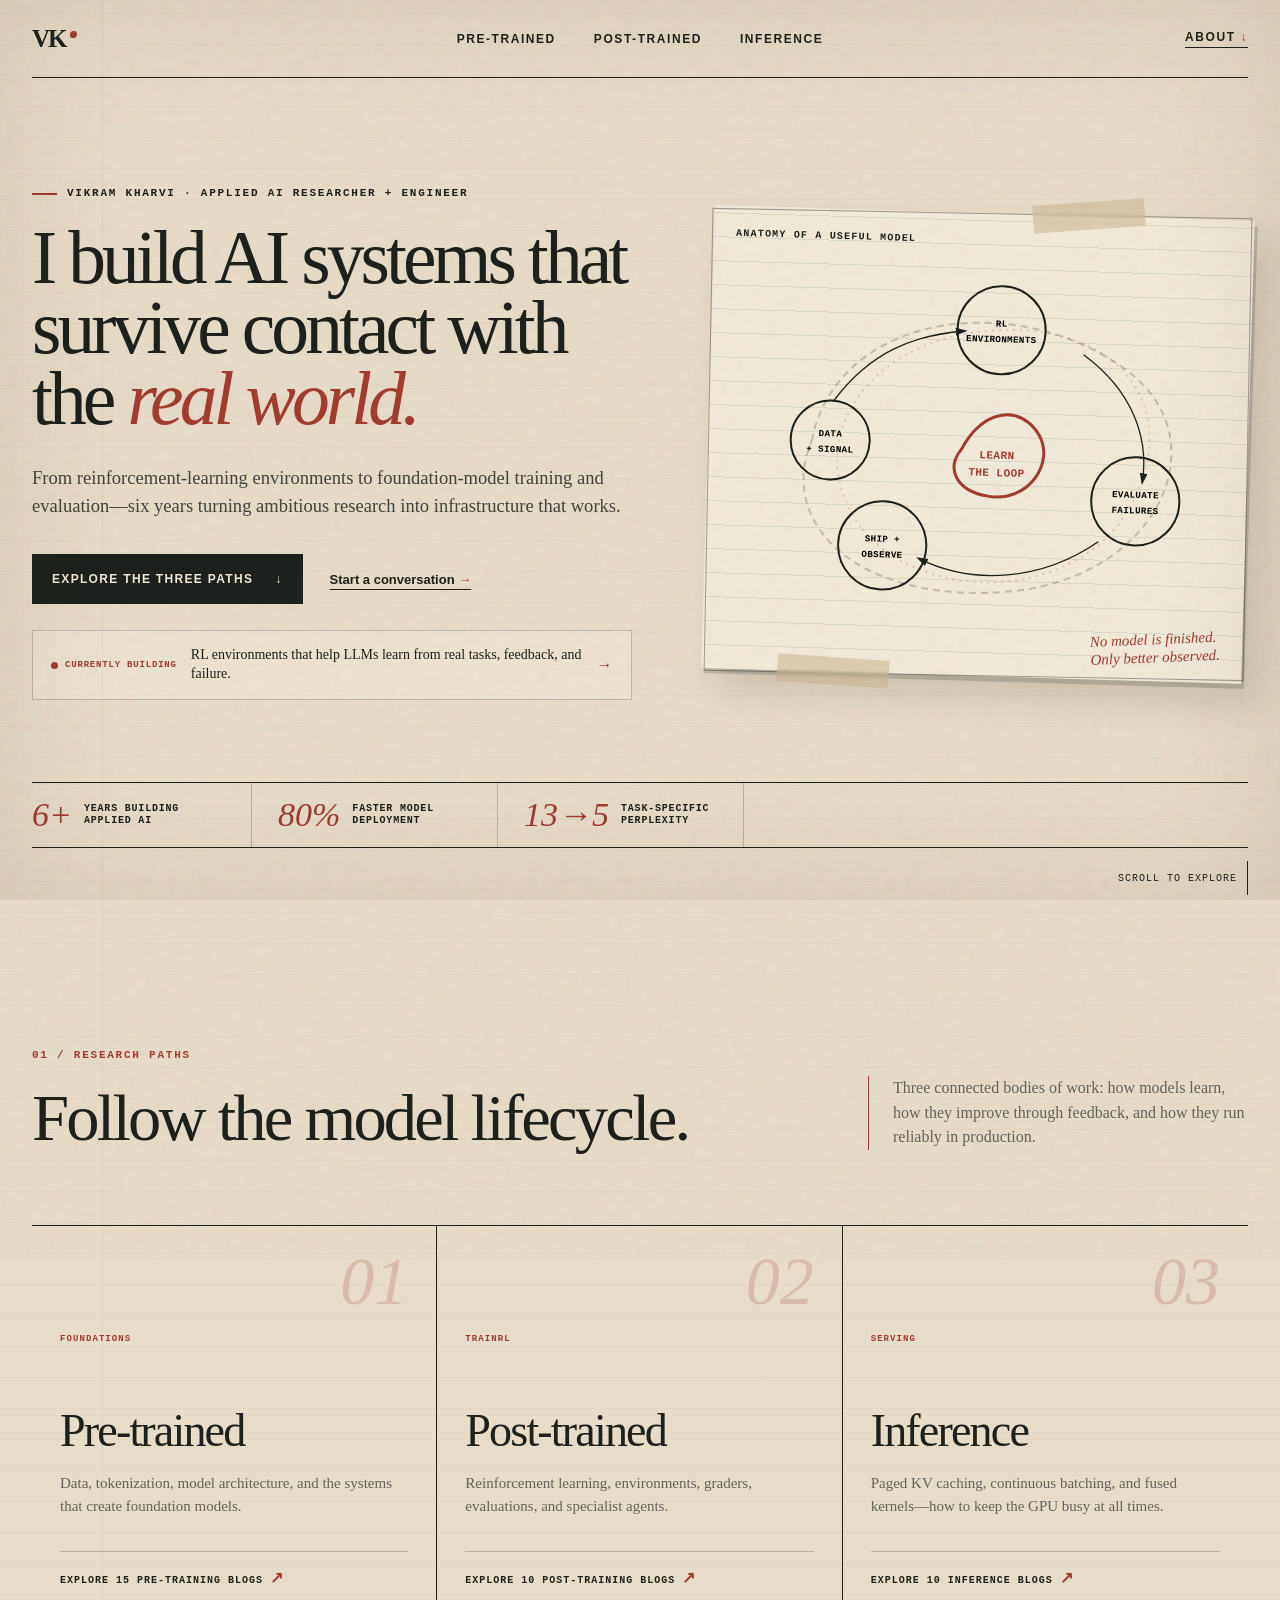
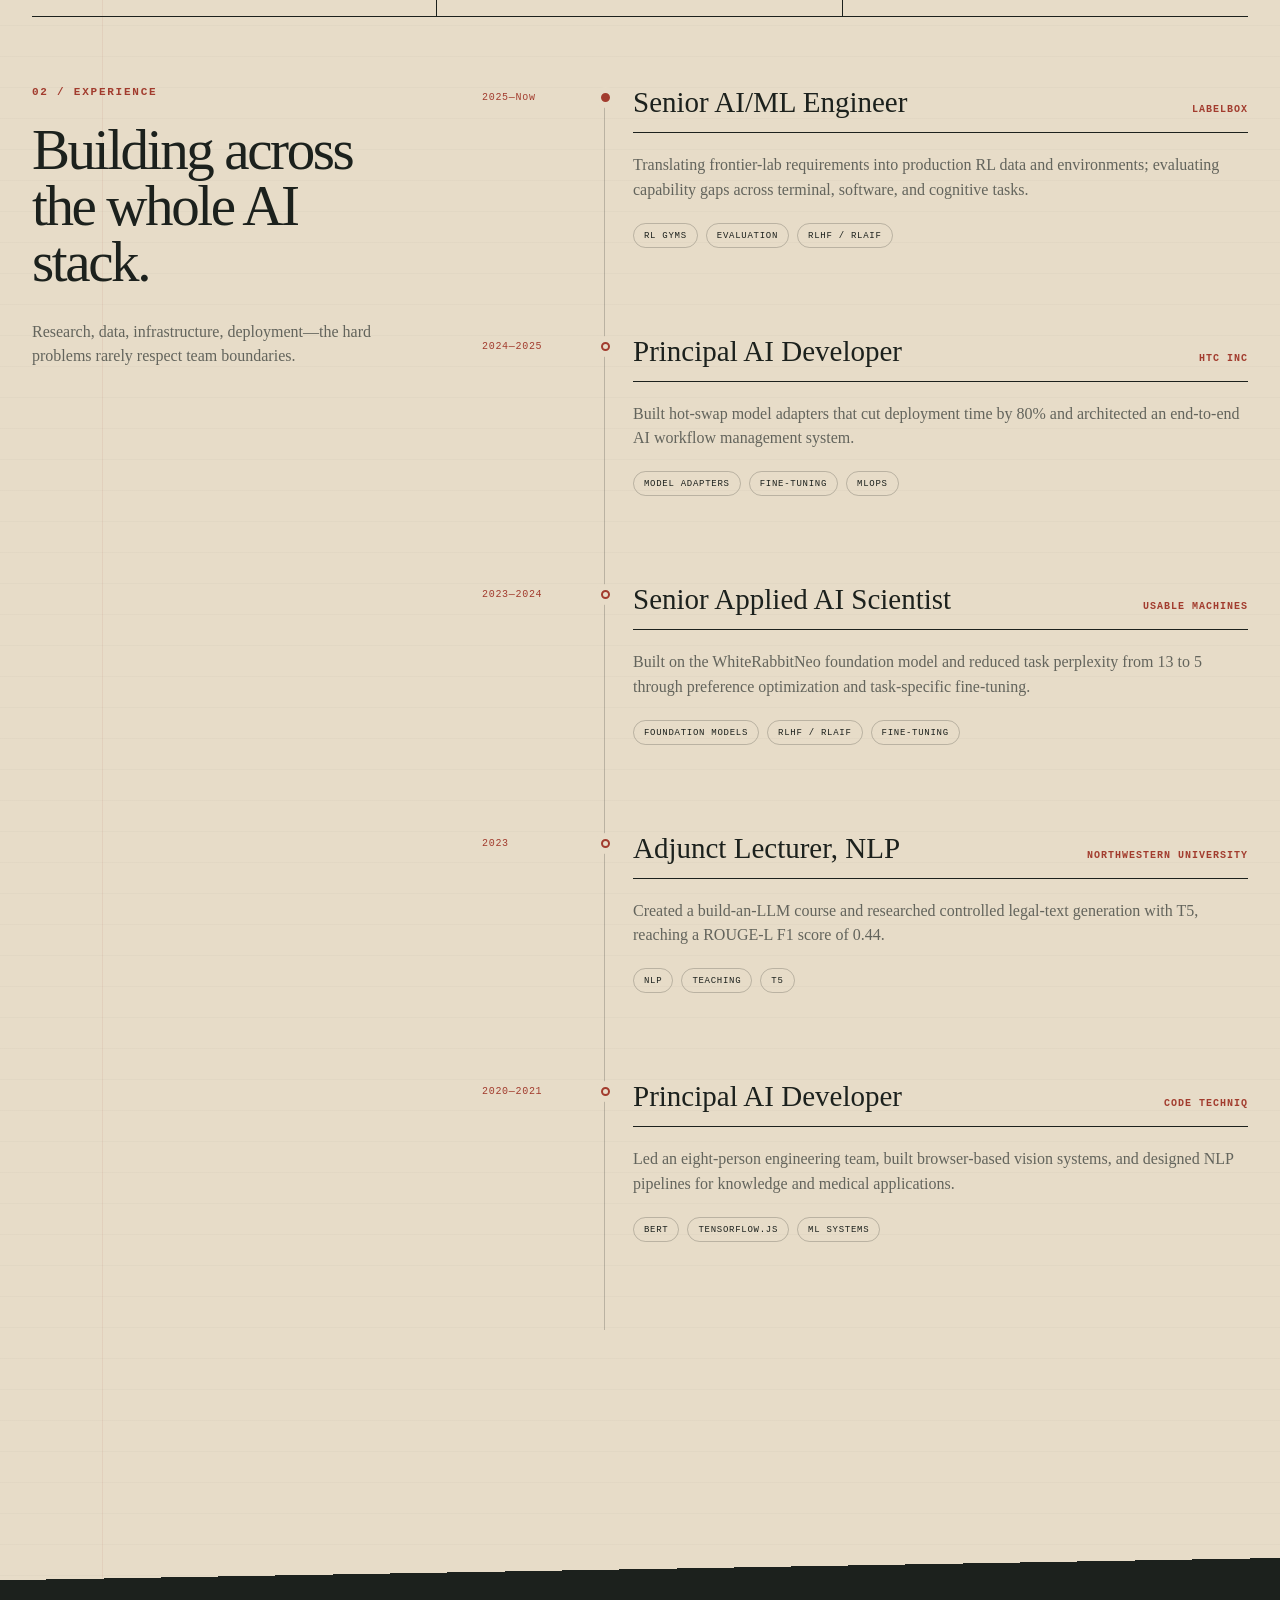
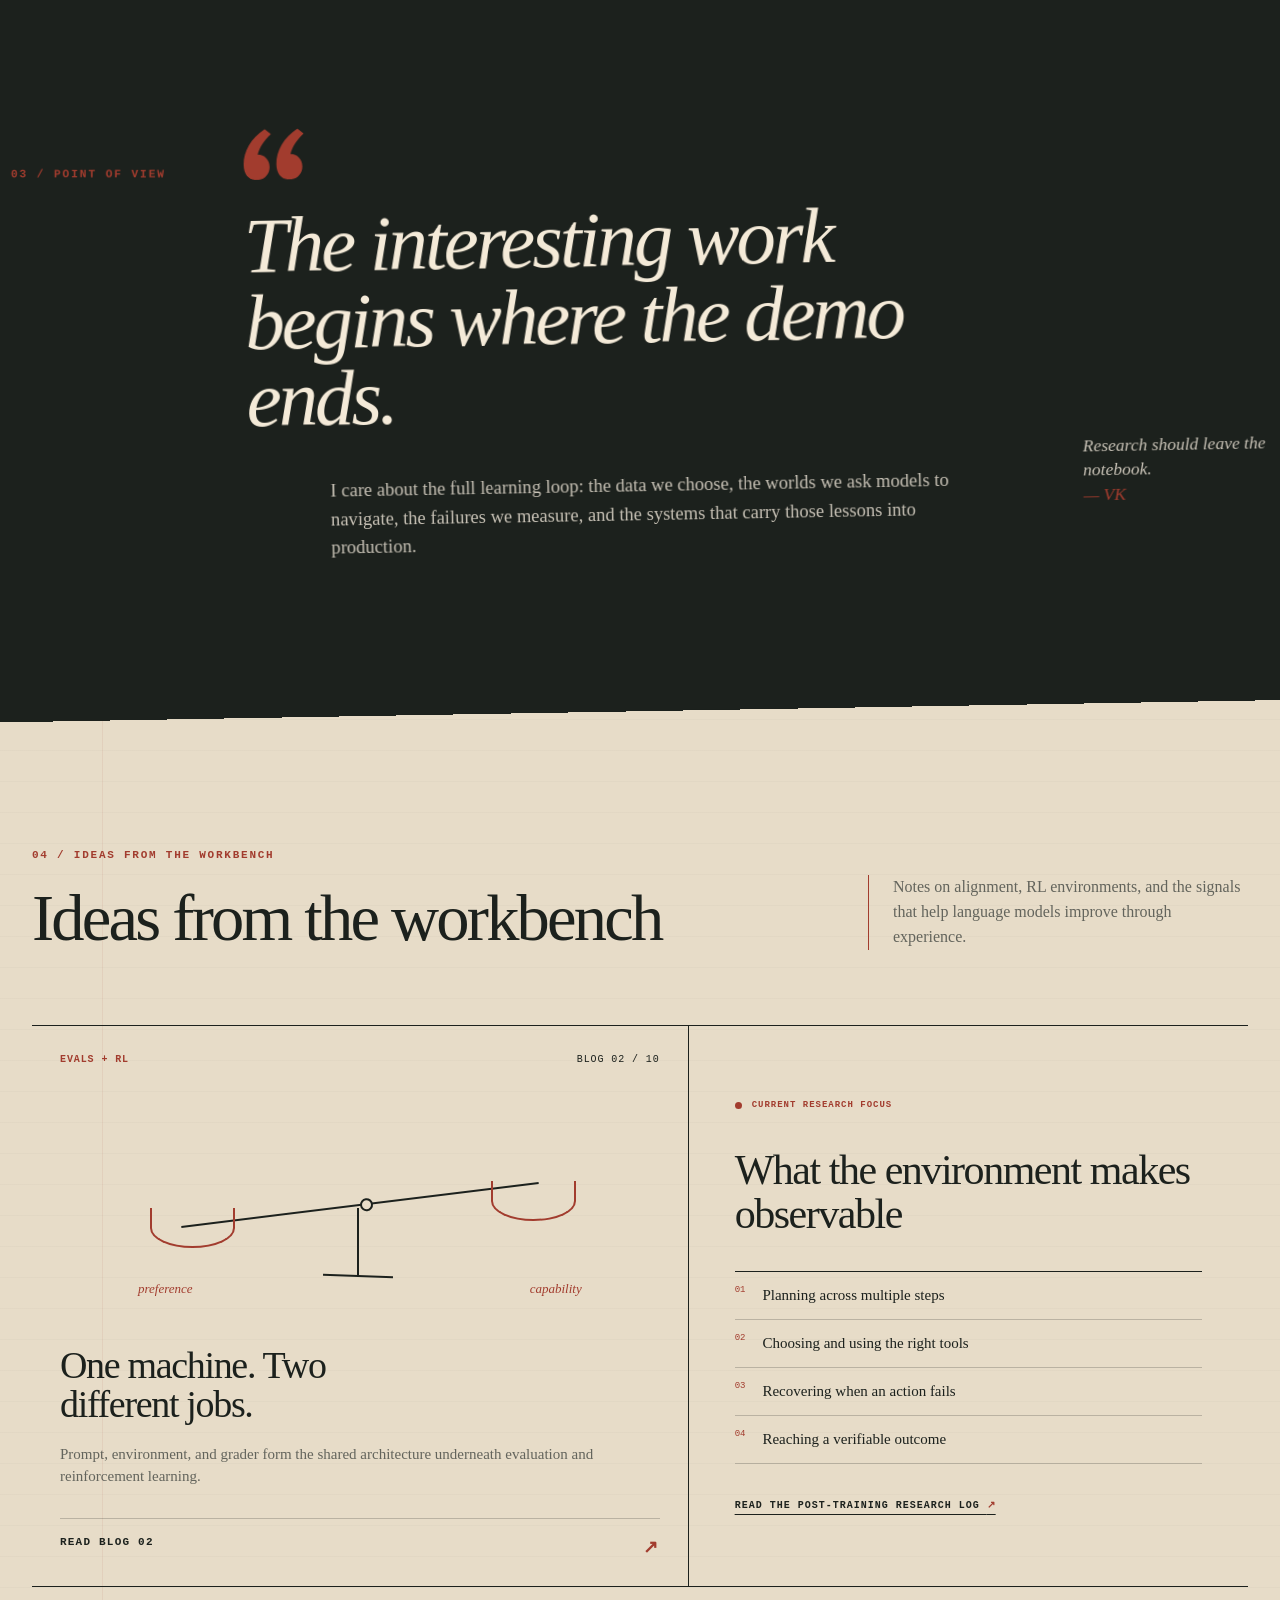
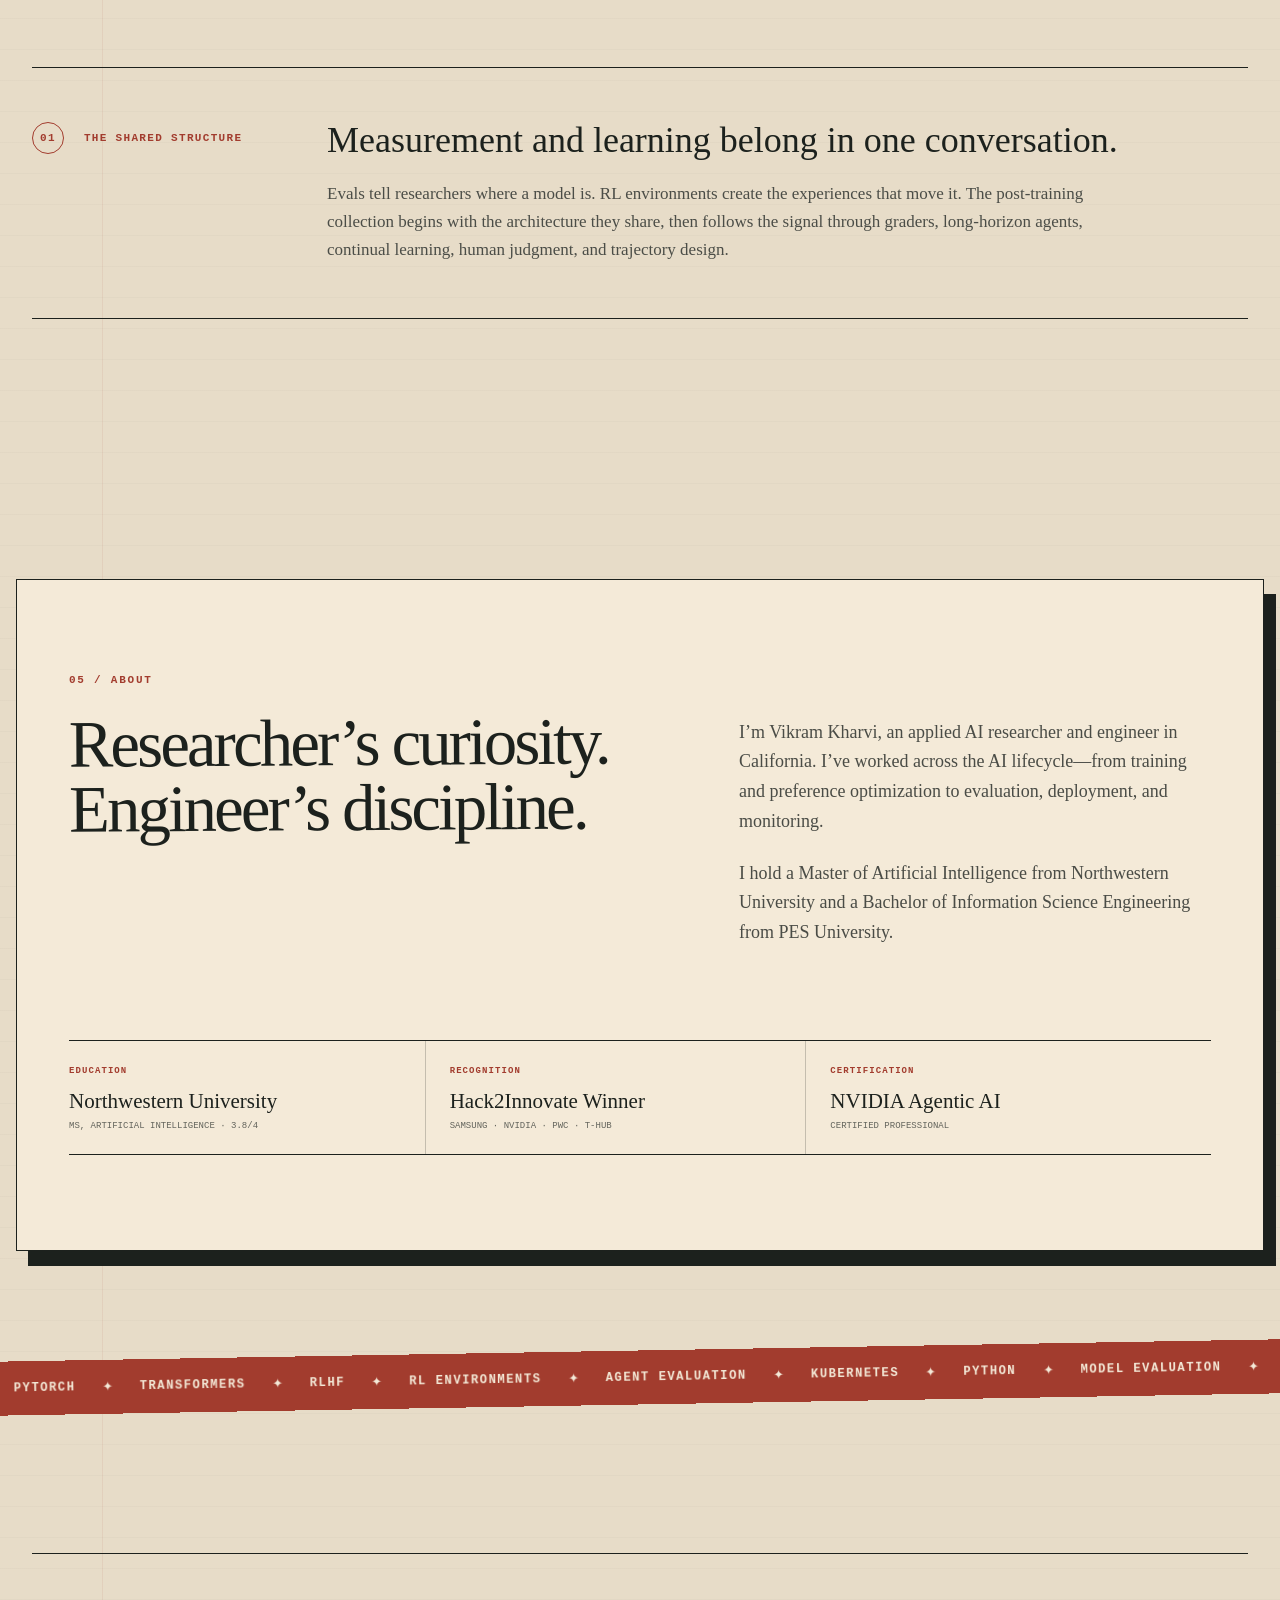
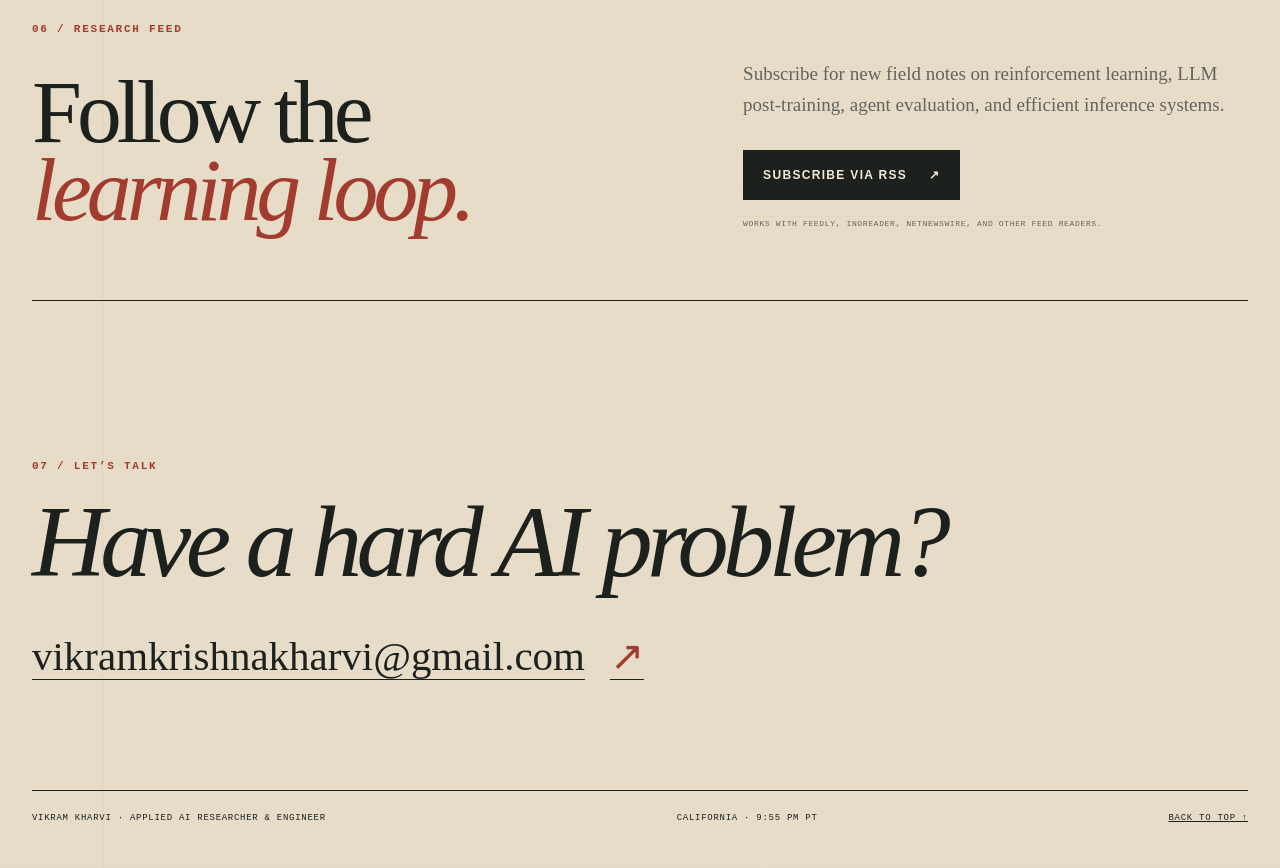
==== commit d8007521: "Rename research chapters to blogs" ====
--- a/index.html
+++ b/index.html
@@ -163,7 +163,7 @@
           <p class="path-kicker">Foundations</p>
           <h3>Pre-trained</h3>
           <p>Data, tokenization, model architecture, and the systems that create foundation models.</p>
-          <span class="path-status">Explore 15 pre-training chapters <b aria-hidden="true">↗</b></span>
+          <span class="path-status">Explore 15 pre-training blogs <b aria-hidden="true">↗</b></span>
         </a>
 
         <a class="path-card path-card-link reveal" id="post-training" href="https://trainrl.com/">
@@ -171,7 +171,7 @@
           <p class="path-kicker">TrainRL</p>
           <h3>Post-trained</h3>
           <p>Reinforcement learning, environments, graders, evaluations, and specialist agents.</p>
-          <span class="path-status">Explore 10 post-training chapters <b aria-hidden="true">↗</b></span>
+          <span class="path-status">Explore 10 post-training blogs <b aria-hidden="true">↗</b></span>
         </a>
 
         <a class="path-card path-card-link reveal" id="inference" href="https://inference.artofcyberai.com/">
@@ -179,7 +179,7 @@
           <p class="path-kicker">Serving</p>
           <h3>Inference</h3>
           <p>Paged KV caching, continuous batching, and fused kernels—how to keep the GPU busy at all times.</p>
-          <span class="path-status">Explore 10 inference chapters <b aria-hidden="true">↗</b></span>
+          <span class="path-status">Explore 10 inference blogs <b aria-hidden="true">↗</b></span>
         </a>
       </div>
     </section>
@@ -261,15 +261,15 @@
 
       <div class="note-grid">
         <article class="note-card note-featured reveal">
-          <a href="https://trainrl.com/post-evals-rl-environments.html" aria-label="Read issue one: Evals and RL environments are the same machine with different jobs">
-            <div class="note-meta"><span>Evals + RL</span><time datetime="2026-08-13">Chapter 02 / 10</time></div>
+          <a href="https://trainrl.com/post-evals-rl-environments.html" aria-label="Read blog 02: Evals and RL environments are the same machine with different jobs">
+            <div class="note-meta"><span>Evals + RL</span><time datetime="2026-08-13">Blog 02 / 10</time></div>
             <div class="note-sketch note-sketch-alignment" aria-hidden="true">
               <span class="scale-beam"></span><span class="scale-left"></span><span class="scale-right"></span><span class="scale-base"></span>
               <small>preference</small><small>capability</small>
             </div>
             <h3>One machine. Two different jobs.</h3>
             <p>Prompt, environment, and grader form the shared architecture underneath evaluation and reinforcement learning.</p>
-            <span class="read-link">Read chapter 02 <b>↗</b></span>
+            <span class="read-link">Read blog 02 <b>↗</b></span>
           </a>
         </article>
 
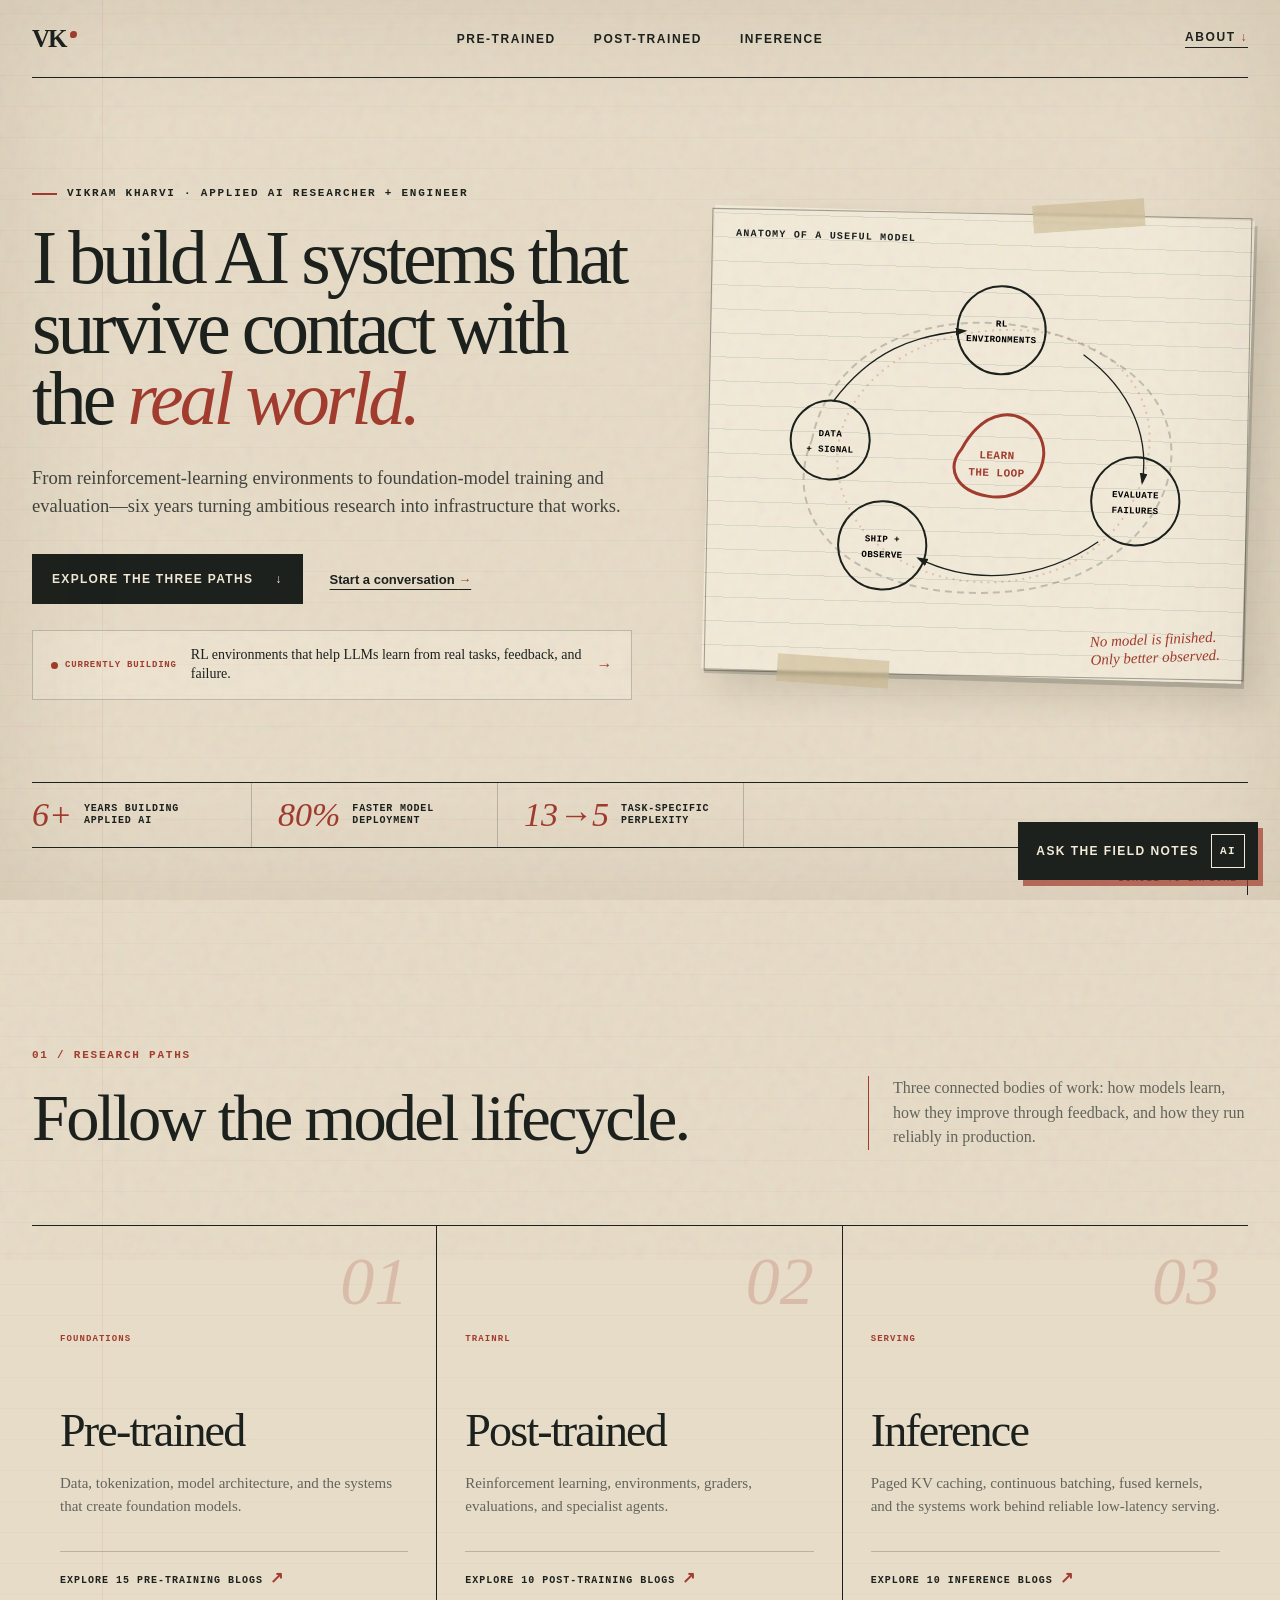
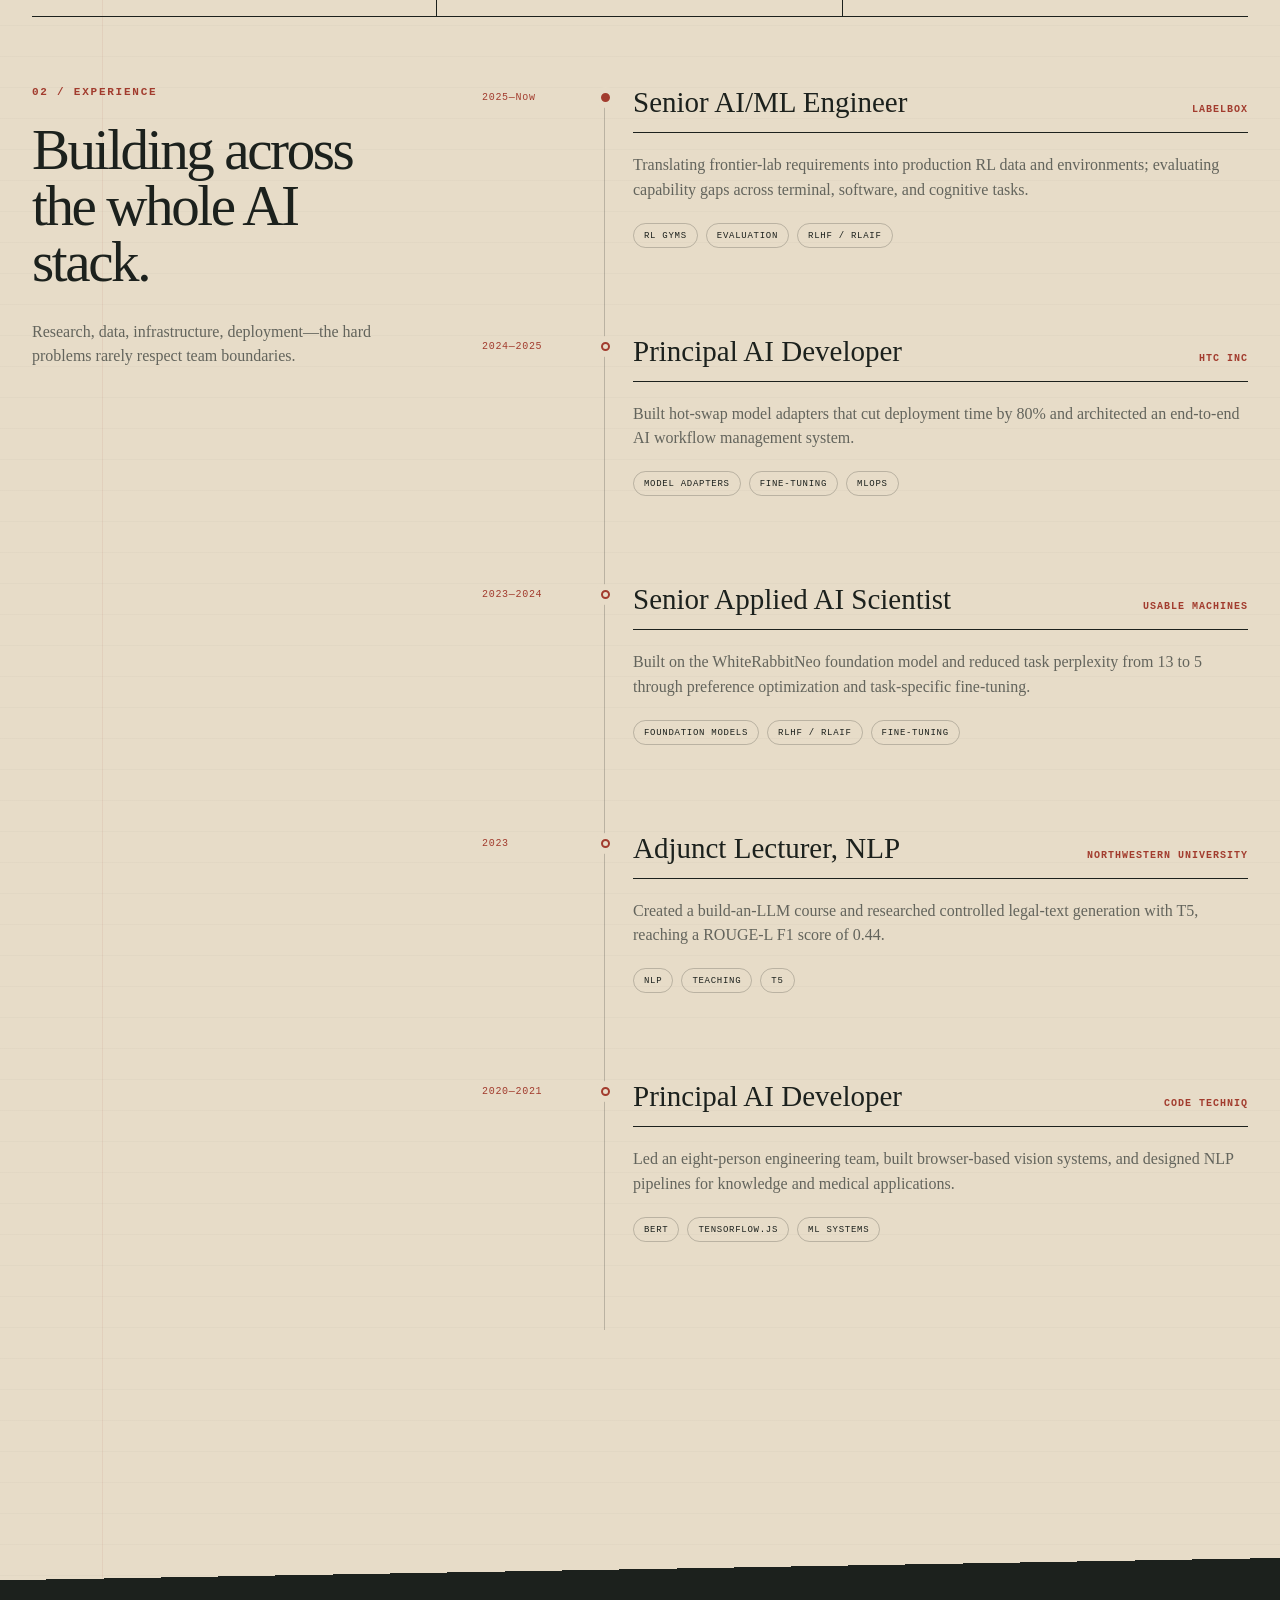
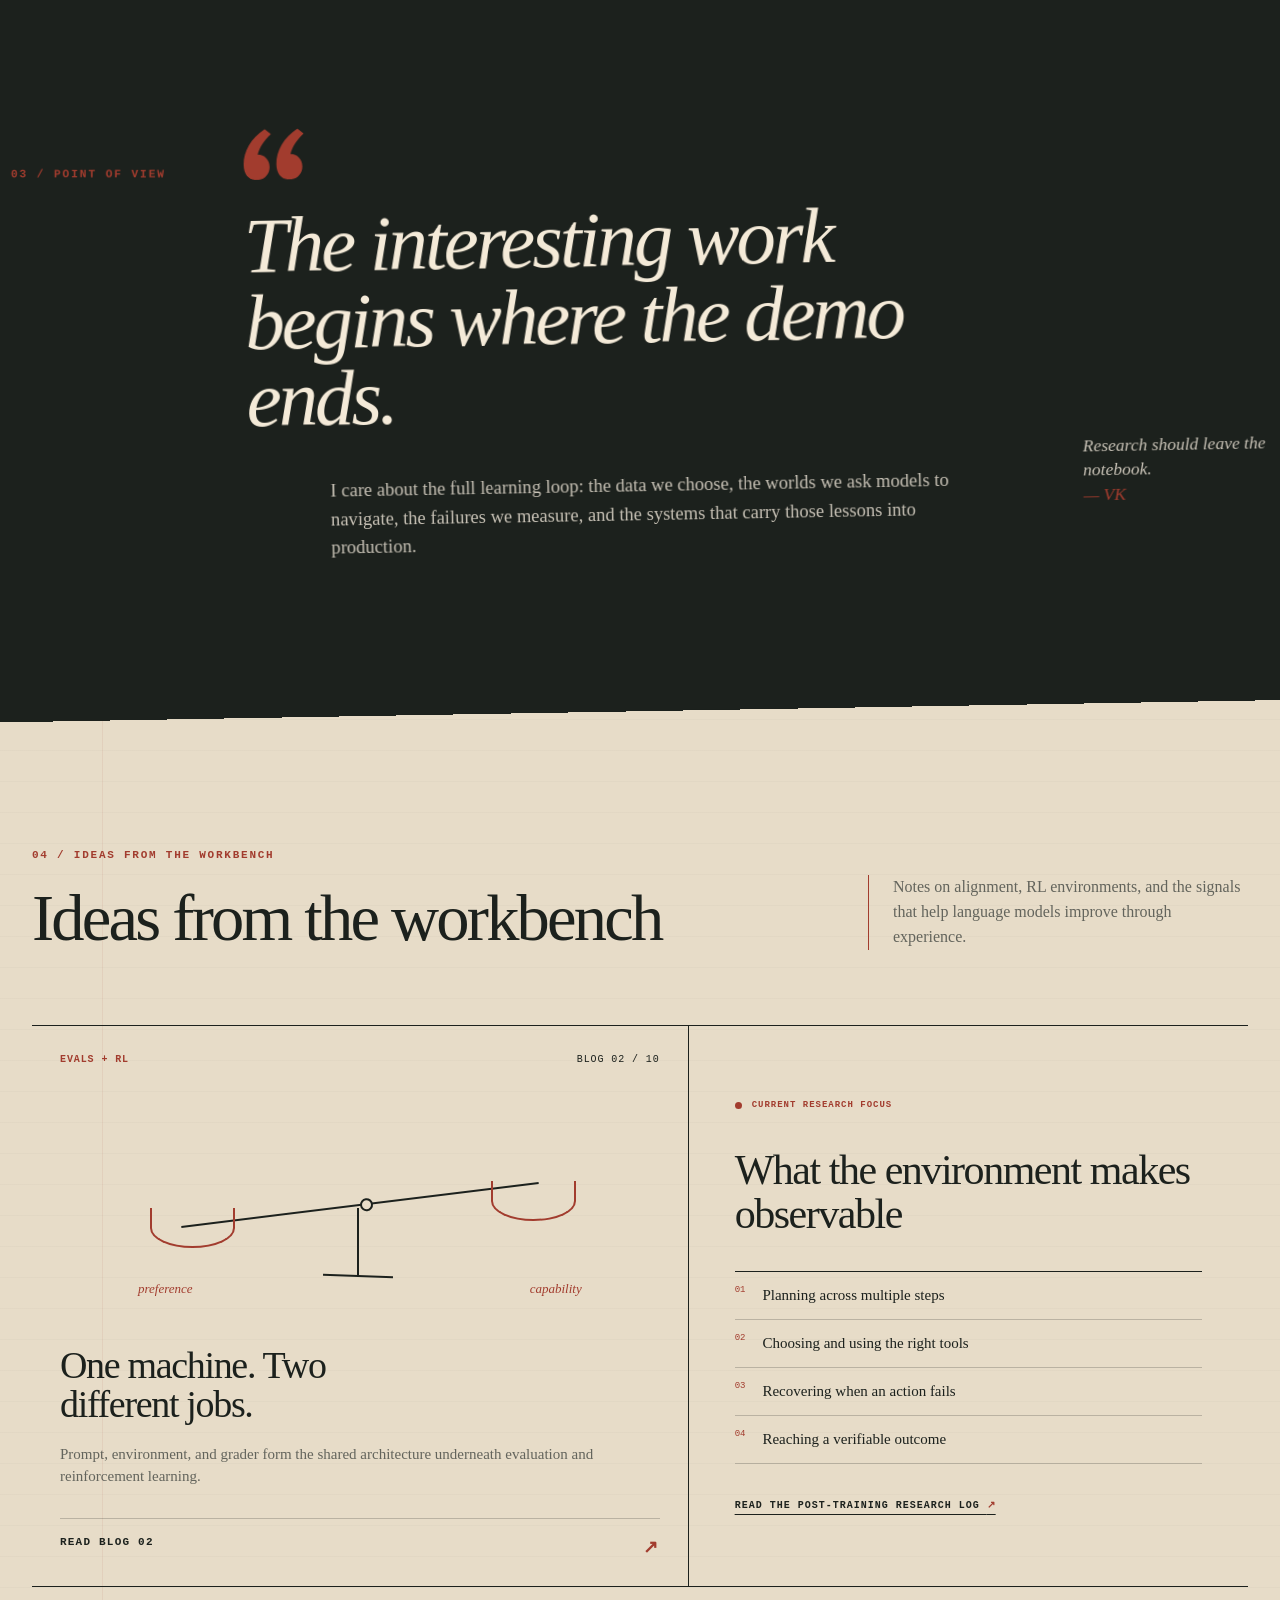
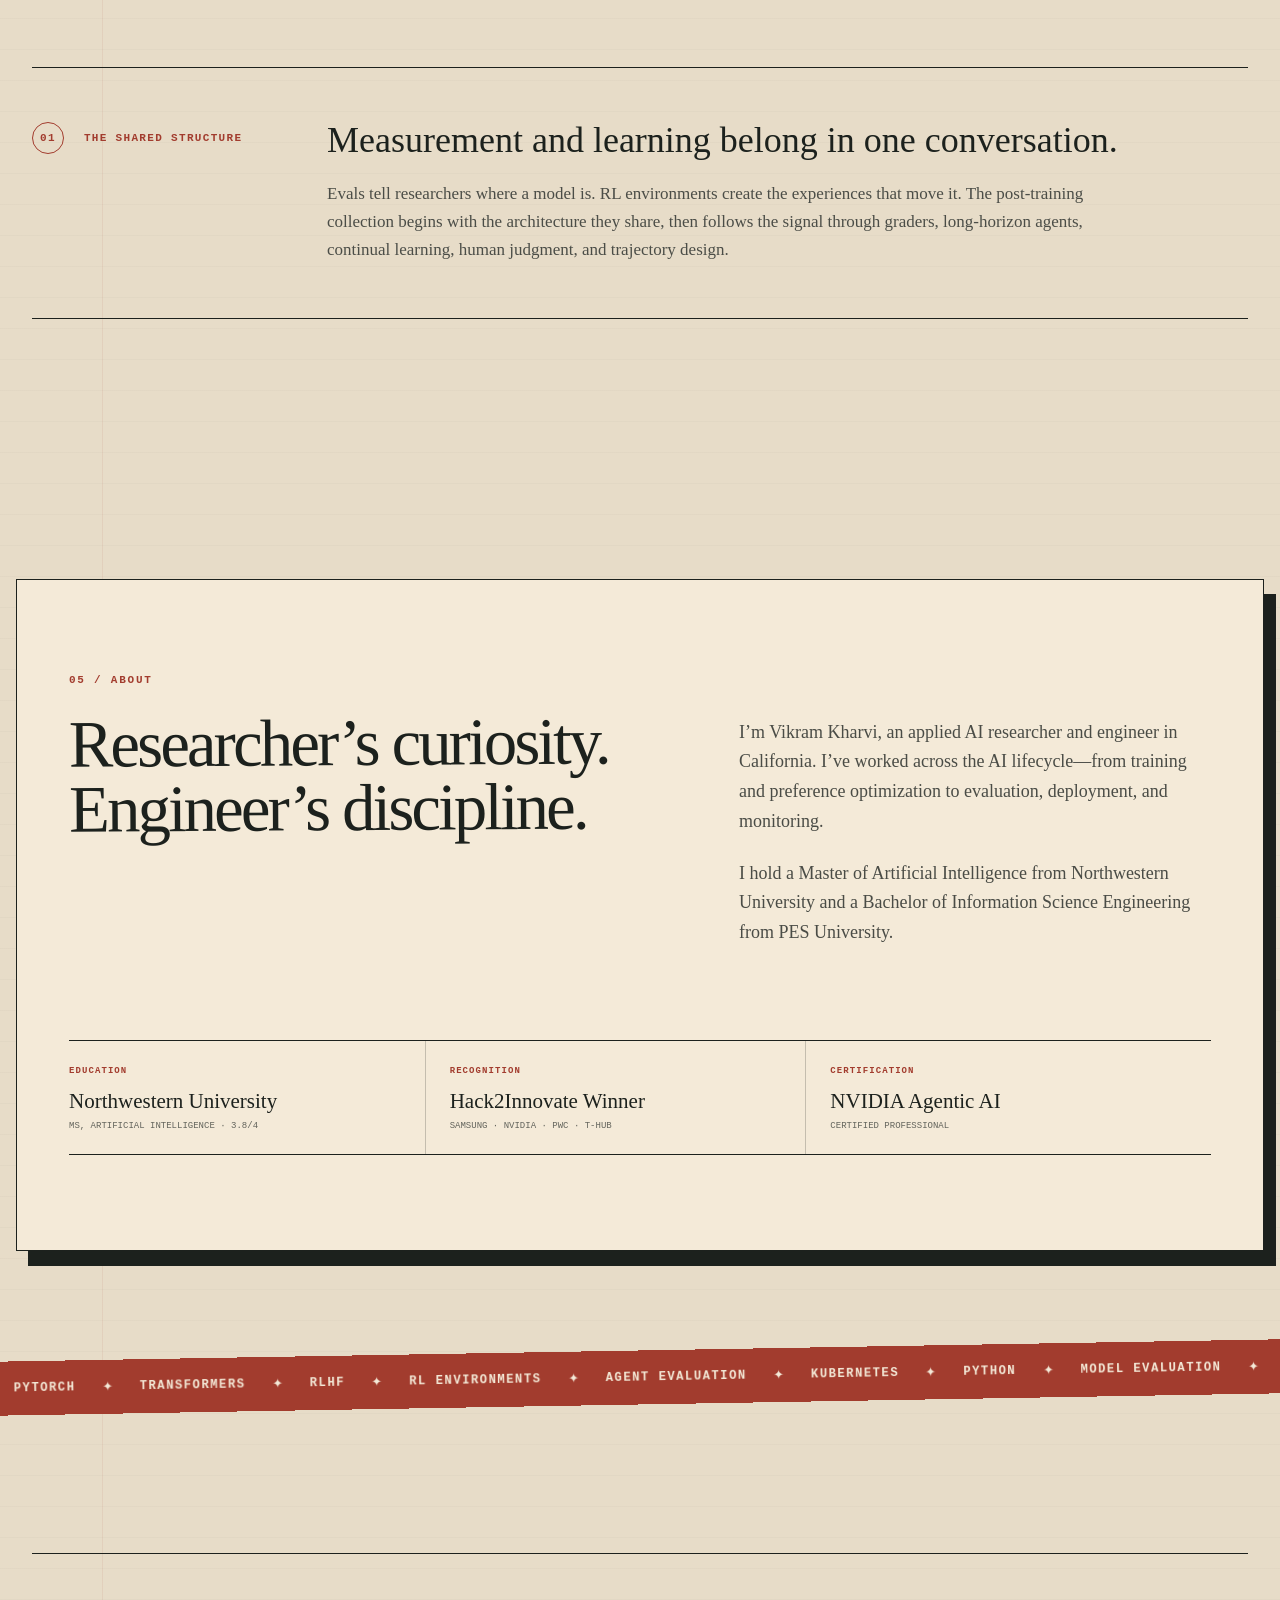
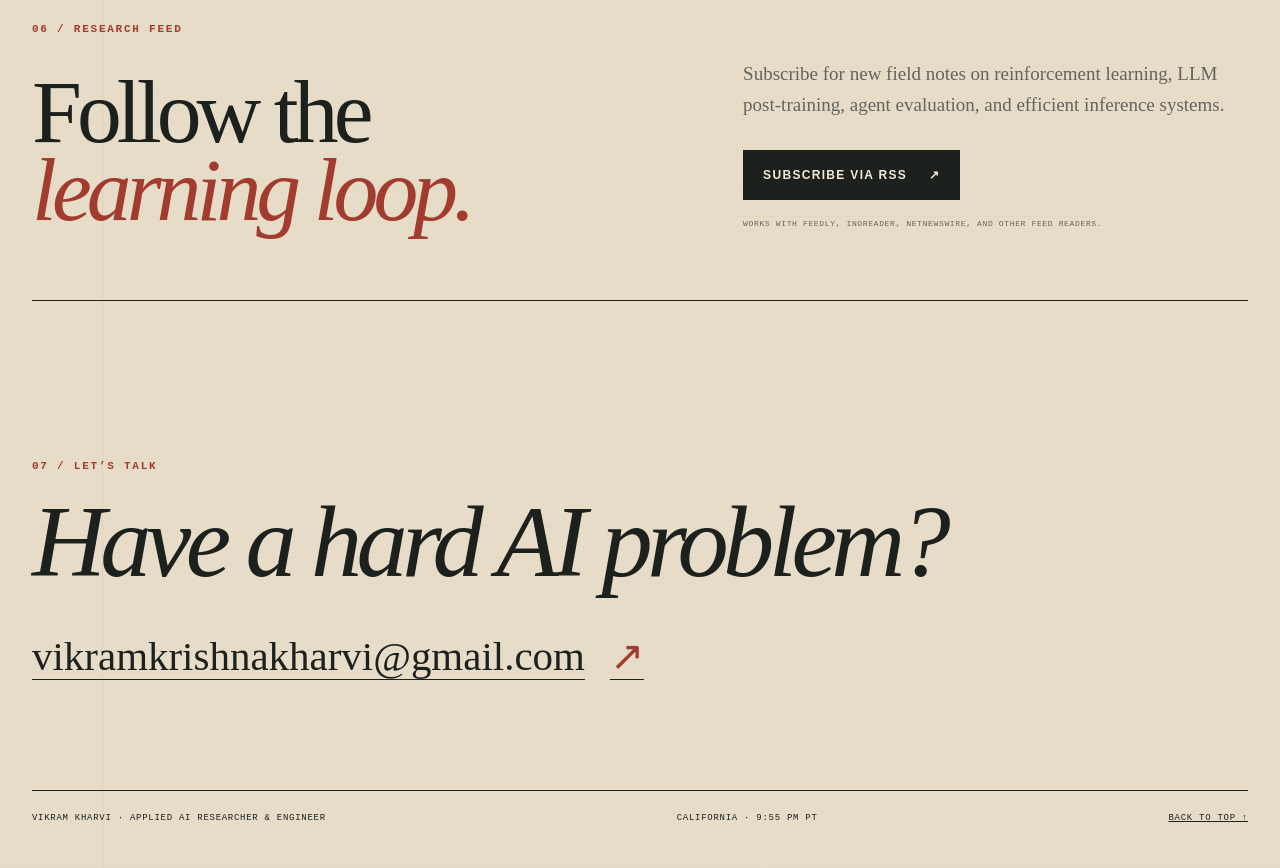
==== commit 39248cb4: "Add field-notes assistant to homepage" ====
--- a/index.html
+++ b/index.html
@@ -15,7 +15,7 @@
   <link rel="apple-touch-icon" href="/apple-touch-icon.png" sizes="180x180">
   <link rel="manifest" href="/site.webmanifest">
   <link rel="alternate" type="application/atom+xml" title="Art of Cyber AI research feed" href="https://artofcyberai.com/feed.xml">
-  <link rel="stylesheet" href="styles.css?v=20260816-1">
+  <link rel="stylesheet" href="styles.css?v=fieldnotes1">
 
   <script async src="https://www.googletagmanager.com/gtag/js?id=G-02V3VDQ7PP"></script>
   <script>
@@ -178,7 +178,7 @@
           <span class="path-number">03</span>
           <p class="path-kicker">Serving</p>
           <h3>Inference</h3>
-          <p>Paged KV caching, continuous batching, and fused kernels—how to keep the GPU busy at all times.</p>
+          <p>Paged KV caching, continuous batching, fused kernels, and the systems work behind reliable low-latency serving.</p>
           <span class="path-status">Explore 10 inference blogs <b aria-hidden="true">↗</b></span>
         </a>
       </div>
@@ -358,6 +358,6 @@
     </div>
   </footer>
 
-  <script src="script.js"></script>
+  <script src="script.js?v=fieldnotes1"></script>
 </body>
 </html>
--- a/styles.css
+++ b/styles.css
@@ -1,287 +1,287 @@
-:root {
-  --paper: #e7dcc8;
-  --paper-light: #f4ead8;
-  --paper-deep: #cdbb9f;
-  --ink: #1c211d;
-  --muted: #63645c;
-  --red: #a23c2e;
-  --rust: #b45635;
-  --green: #31594b;
-  --line: rgba(28, 33, 29, 0.22);
-  --sans: "Arial Narrow", "Aptos Narrow", "Helvetica Neue", Arial, sans-serif;
-  --serif: "Iowan Old Style", "Palatino Linotype", Palatino, Baskerville, Georgia, serif;
-  --mono: "Cascadia Mono", "SFMono-Regular", Consolas, monospace;
-  --page: min(1240px, calc(100vw - 64px));
-}
-
-* { box-sizing: border-box; }
-html { scroll-behavior: smooth; }
-body {
-  margin: 0;
-  color: var(--ink);
-  background:
-    linear-gradient(90deg, transparent 0 8%, rgba(162, 60, 46, 0.08) 8% calc(8% + 1px), transparent calc(8% + 1px)),
-    repeating-linear-gradient(0deg, rgba(28, 33, 29, 0.025) 0 1px, transparent 1px 31px),
-    var(--paper);
-  font-family: var(--sans);
-  overflow-x: hidden;
-  -webkit-font-smoothing: antialiased;
-}
-
-body::before {
-  content: "";
-  position: fixed;
-  inset: 0;
-  pointer-events: none;
-  z-index: 30;
-  box-shadow: inset 0 0 130px rgba(73, 55, 32, 0.12);
-}
-
-::selection { background: var(--red); color: var(--paper-light); }
-a { color: inherit; }
-
-.paper-grain {
-  position: fixed;
-  inset: -40%;
-  z-index: 29;
-  pointer-events: none;
-  opacity: 0.22;
-  background-image: url("data:image/svg+xml,%3Csvg viewBox='0 0 180 180' xmlns='http://www.w3.org/2000/svg'%3E%3Cfilter id='n'%3E%3CfeTurbulence type='fractalNoise' baseFrequency='.83' numOctaves='4' stitchTiles='stitch'/%3E%3C/filter%3E%3Crect width='100%25' height='100%25' filter='url(%23n)' opacity='.30'/%3E%3C/svg%3E");
-  animation: grain 0.22s steps(2) infinite;
-  mix-blend-mode: multiply;
-}
-
-@keyframes grain {
-  0% { transform: translate3d(0, 0, 0); }
-  25% { transform: translate3d(2%, -1%, 0); }
-  50% { transform: translate3d(-1%, 2%, 0); }
-  75% { transform: translate3d(1%, 1%, 0); }
-  100% { transform: translate3d(-2%, -1%, 0); }
-}
-
-.skip-link {
-  position: fixed;
-  left: 16px;
-  top: -60px;
-  z-index: 100;
-  padding: 12px 18px;
-  background: var(--ink);
-  color: var(--paper-light);
-  transition: top 0.2s ease;
-}
-.skip-link:focus { top: 16px; }
-
-.scroll-progress {
-  position: fixed;
-  top: 0;
-  left: 0;
-  right: 0;
-  height: 3px;
-  z-index: 90;
-}
-.scroll-progress span { display: block; width: 100%; height: 100%; background: var(--red); transform: scaleX(0); transform-origin: left; }
-
-.site-nav {
-  width: var(--page);
-  height: 78px;
-  margin: 0 auto;
-  display: grid;
-  grid-template-columns: 1fr auto 1fr;
-  align-items: center;
-  border-bottom: 1px solid var(--ink);
-  position: relative;
-  z-index: 40;
-}
-.monogram {
-  justify-self: start;
-  font-family: var(--serif);
-  font-size: 25px;
-  font-weight: 700;
-  text-decoration: none;
-  letter-spacing: -0.08em;
-  position: relative;
-}
-.ink-dot {
-  position: absolute;
-  width: 7px;
-  height: 7px;
-  right: -11px;
-  top: 6px;
-  border-radius: 50% 46% 52% 41%;
-  background: var(--red);
-}
-.nav-links { display: flex; gap: 38px; }
-.nav-links a, .nav-resume, .nav-site {
-  font-size: 12px;
-  text-transform: uppercase;
-  letter-spacing: 0.13em;
-  font-weight: 700;
-  text-decoration: none;
-}
-.nav-links a { position: relative; }
-.nav-links a::after {
-  content: "";
-  position: absolute;
-  left: 0;
-  right: 100%;
-  bottom: -5px;
-  border-bottom: 1px solid var(--red);
-  transition: right 0.3s ease;
-}
-.nav-links a:hover::after, .nav-links a:focus-visible::after { right: 0; }
+:root {
+  --paper: #e7dcc8;
+  --paper-light: #f4ead8;
+  --paper-deep: #cdbb9f;
+  --ink: #1c211d;
+  --muted: #63645c;
+  --red: #a23c2e;
+  --rust: #b45635;
+  --green: #31594b;
+  --line: rgba(28, 33, 29, 0.22);
+  --sans: "Arial Narrow", "Aptos Narrow", "Helvetica Neue", Arial, sans-serif;
+  --serif: "Iowan Old Style", "Palatino Linotype", Palatino, Baskerville, Georgia, serif;
+  --mono: "Cascadia Mono", "SFMono-Regular", Consolas, monospace;
+  --page: min(1240px, calc(100vw - 64px));
+}
+
+* { box-sizing: border-box; }
+html { scroll-behavior: smooth; }
+body {
+  margin: 0;
+  color: var(--ink);
+  background:
+    linear-gradient(90deg, transparent 0 8%, rgba(162, 60, 46, 0.08) 8% calc(8% + 1px), transparent calc(8% + 1px)),
+    repeating-linear-gradient(0deg, rgba(28, 33, 29, 0.025) 0 1px, transparent 1px 31px),
+    var(--paper);
+  font-family: var(--sans);
+  overflow-x: hidden;
+  -webkit-font-smoothing: antialiased;
+}
+
+body::before {
+  content: "";
+  position: fixed;
+  inset: 0;
+  pointer-events: none;
+  z-index: 30;
+  box-shadow: inset 0 0 130px rgba(73, 55, 32, 0.12);
+}
+
+::selection { background: var(--red); color: var(--paper-light); }
+a { color: inherit; }
+
+.paper-grain {
+  position: fixed;
+  inset: -40%;
+  z-index: 29;
+  pointer-events: none;
+  opacity: 0.22;
+  background-image: url("data:image/svg+xml,%3Csvg viewBox='0 0 180 180' xmlns='http://www.w3.org/2000/svg'%3E%3Cfilter id='n'%3E%3CfeTurbulence type='fractalNoise' baseFrequency='.83' numOctaves='4' stitchTiles='stitch'/%3E%3C/filter%3E%3Crect width='100%25' height='100%25' filter='url(%23n)' opacity='.30'/%3E%3C/svg%3E");
+  animation: grain 0.22s steps(2) infinite;
+  mix-blend-mode: multiply;
+}
+
+@keyframes grain {
+  0% { transform: translate3d(0, 0, 0); }
+  25% { transform: translate3d(2%, -1%, 0); }
+  50% { transform: translate3d(-1%, 2%, 0); }
+  75% { transform: translate3d(1%, 1%, 0); }
+  100% { transform: translate3d(-2%, -1%, 0); }
+}
+
+.skip-link {
+  position: fixed;
+  left: 16px;
+  top: -60px;
+  z-index: 100;
+  padding: 12px 18px;
+  background: var(--ink);
+  color: var(--paper-light);
+  transition: top 0.2s ease;
+}
+.skip-link:focus { top: 16px; }
+
+.scroll-progress {
+  position: fixed;
+  top: 0;
+  left: 0;
+  right: 0;
+  height: 3px;
+  z-index: 90;
+}
+.scroll-progress span { display: block; width: 100%; height: 100%; background: var(--red); transform: scaleX(0); transform-origin: left; }
+
+.site-nav {
+  width: var(--page);
+  height: 78px;
+  margin: 0 auto;
+  display: grid;
+  grid-template-columns: 1fr auto 1fr;
+  align-items: center;
+  border-bottom: 1px solid var(--ink);
+  position: relative;
+  z-index: 40;
+}
+.monogram {
+  justify-self: start;
+  font-family: var(--serif);
+  font-size: 25px;
+  font-weight: 700;
+  text-decoration: none;
+  letter-spacing: -0.08em;
+  position: relative;
+}
+.ink-dot {
+  position: absolute;
+  width: 7px;
+  height: 7px;
+  right: -11px;
+  top: 6px;
+  border-radius: 50% 46% 52% 41%;
+  background: var(--red);
+}
+.nav-links { display: flex; gap: 38px; }
+.nav-links a, .nav-resume, .nav-site {
+  font-size: 12px;
+  text-transform: uppercase;
+  letter-spacing: 0.13em;
+  font-weight: 700;
+  text-decoration: none;
+}
+.nav-links a { position: relative; }
+.nav-links a::after {
+  content: "";
+  position: absolute;
+  left: 0;
+  right: 100%;
+  bottom: -5px;
+  border-bottom: 1px solid var(--red);
+  transition: right 0.3s ease;
+}
+.nav-links a:hover::after, .nav-links a:focus-visible::after { right: 0; }
 .nav-links a[aria-current="page"] { color: var(--red); }
 .nav-links a[aria-current="page"]::after { right: 0; }
 .nav-links a span { color: var(--red); }
-.nav-resume { justify-self: end; border-bottom: 1px solid var(--ink); padding-bottom: 3px; }
-.nav-resume span { color: var(--red); }
-.nav-site { justify-self: end; border-bottom: 1px solid var(--ink); padding-bottom: 3px; }
-.nav-site span { color: var(--red); }
-
-.hero {
-  width: var(--page);
-  min-height: calc(100vh - 78px);
-  margin: 0 auto;
-  position: relative;
-  display: grid;
-  grid-template-columns: minmax(0, 1.05fr) minmax(400px, 0.95fr);
-  grid-template-rows: 1fr auto;
-  gap: 34px 74px;
-  align-items: center;
-  padding: 62px 0 52px;
-}
-.margin-code {
-  position: absolute;
-  left: -55px;
-  top: 50%;
-  margin: 0;
-  writing-mode: vertical-rl;
-  transform: rotate(180deg);
-  font: 10px var(--mono);
-  letter-spacing: 0.18em;
-  color: var(--muted);
-}
-.eyebrow, .section-index {
-  margin: 0 0 24px;
-  font: 700 11px/1 var(--mono);
-  text-transform: uppercase;
-  letter-spacing: 0.16em;
-  color: var(--red);
-}
-.eyebrow { display: flex; align-items: center; gap: 10px; color: var(--ink); }
-.eyebrow span { width: 25px; height: 2px; background: var(--red); }
-.hero h1 {
-  max-width: 760px;
-  margin: 0;
-  font: 400 clamp(54px, 5.9vw, 94px)/0.93 var(--serif);
-  letter-spacing: -0.052em;
-}
-.hero h1 em { color: var(--red); font-weight: 400; }
-.hero-deck {
-  max-width: 650px;
-  margin: 30px 0 0;
-  font: 400 clamp(17px, 1.45vw, 21px)/1.52 var(--serif);
-  color: #41443e;
-}
-.hero-actions { display: flex; gap: 27px; align-items: center; margin-top: 34px; }
-.current-work {
-  max-width: 650px;
-  margin-top: 26px;
-  padding: 15px 18px;
-  display: grid;
-  grid-template-columns: auto 1fr auto;
-  gap: 14px;
-  align-items: center;
-  border: 1px solid var(--line);
-  background: rgba(244, 234, 216, 0.44);
-  text-decoration: none;
-  transition: background 0.25s ease, transform 0.25s ease;
-}
-.current-work:hover { background: var(--paper-light); transform: translateX(4px); }
-.current-work > span { display: flex; align-items: center; gap: 7px; color: var(--red); font: 700 9px var(--mono); text-transform: uppercase; letter-spacing: 0.09em; white-space: nowrap; }
-.current-work i, .currently-card i { width: 7px; height: 7px; display: inline-block; background: var(--red); border-radius: 50%; animation: pulseDot 1.8s ease-in-out infinite; }
-.current-work strong { font: 400 14px/1.35 var(--serif); }
-.current-work b { color: var(--red); }
-@keyframes pulseDot { 0%,100% { box-shadow: 0 0 0 0 rgba(162,60,46,.25); } 50% { box-shadow: 0 0 0 6px rgba(162,60,46,0); } }
-.button {
-  min-height: 50px;
-  padding: 0 20px;
-  display: inline-flex;
-  align-items: center;
-  gap: 22px;
-  text-decoration: none;
-  font-size: 12px;
-  text-transform: uppercase;
-  letter-spacing: 0.11em;
-  font-weight: 700;
-  transition: transform 0.25s ease, background 0.25s ease;
-}
-.button-primary { background: var(--ink); color: var(--paper-light); }
-.button-primary:hover { transform: translateY(-3px) rotate(-0.5deg); background: var(--red); }
-.text-link { font-size: 13px; font-weight: 700; text-underline-offset: 5px; }
-.text-link span { color: var(--red); }
-
-.hero-visual { position: relative; transform: translateY(var(--parallax-y, 0)); will-change: transform; }
-.diagram-paper {
-  width: min(100%, 540px);
-  margin-left: auto;
-  padding: 22px 22px 15px;
-  position: relative;
-  background:
-    repeating-linear-gradient(0deg, transparent 0 23px, rgba(49, 89, 75, 0.12) 23px 24px),
-    #f2ead9;
-  box-shadow: 3px 5px 0 rgba(28,33,29,0.18), 16px 20px 34px rgba(52,40,24,0.14);
-  transform: rotate(1.7deg);
-}
-.diagram-paper::after {
-  content: "";
-  position: absolute;
-  inset: 0;
-  border: 1px solid rgba(28,33,29,0.38);
-  transform: rotate(-0.6deg);
-  pointer-events: none;
-}
-.diagram-label { margin: 0; font: 700 10px var(--mono); letter-spacing: 0.12em; }
-.diagram-paper svg { width: 100%; color: var(--ink); overflow: visible; }
-.diagram-paper circle, .orbit, .arrow-path, .scribble { fill: none; stroke: currentColor; stroke-width: 2; vector-effect: non-scaling-stroke; }
-.diagram-paper .orbit { opacity: 0.22; stroke-dasharray: 7 5; }
-.diagram-paper .orbit-two { stroke: var(--red); stroke-dasharray: 2 5; }
-.arrow-path { stroke-width: 1.3; }
-.scribble { stroke: var(--red); stroke-width: 3; }
-.diagram-paper text { font: 700 10px var(--mono); letter-spacing: 0.04em; }
-.diagram-paper .center-text { font-size: 12px; fill: var(--red); }
-.diagram-note { margin: -20px 0 0 auto; width: max-content; font: italic 15px/1.2 var(--serif); color: var(--red); transform: rotate(-4deg); }
-.tape { position: absolute; width: 112px; height: 28px; background: rgba(199, 180, 137, 0.52); z-index: 2; backdrop-filter: blur(1px); }
-.tape-top { right: 19%; top: -11px; transform: rotate(-4deg); }
-.tape-bottom { left: 13%; bottom: -9px; transform: rotate(4deg); }
-
-.hero-metrics { grid-column: 1 / -1; display: flex; gap: 0; border-top: 1px solid var(--ink); border-bottom: 1px solid var(--ink); }
-.hero-metrics div { flex: 0 1 220px; display: flex; gap: 12px; align-items: center; padding: 15px 26px 15px 0; margin-right: 26px; border-right: 1px solid var(--line); }
-.hero-metrics strong { font: italic 34px/1 var(--serif); color: var(--red); }
-.hero-metrics span { font: 700 10px/1.25 var(--mono); text-transform: uppercase; letter-spacing: 0.08em; }
-.scroll-cue { position: absolute; right: 0; bottom: 5px; display: flex; gap: 10px; align-items: center; text-decoration: none; font: 10px var(--mono); text-transform: uppercase; letter-spacing: 0.1em; }
-.scroll-cue i { display: block; width: 1px; height: 34px; background: var(--ink); animation: scrollCue 1.8s ease-in-out infinite; transform-origin: top; }
-@keyframes scrollCue { 0%,100% { transform: scaleY(0.25); } 50% { transform: scaleY(1); } }
-
-main { overflow: clip; }
-.manifesto {
-  margin-top: 100px;
-  min-height: 720px;
-  padding: 130px max(32px, calc((100vw - 1240px)/2));
-  position: relative;
-  display: grid;
-  grid-template-columns: 180px 1fr 180px;
-  gap: 45px;
-  align-items: center;
-  background: var(--ink);
-  color: var(--paper-light);
-  transform: rotate(-1deg) scale(1.03);
-}
-.manifesto > * { transform: rotate(1deg); }
-.manifesto .section-index { align-self: start; margin-top: 55px; }
-.manifesto-copy { max-width: 760px; }
-.quote-mark { width: 60px; fill: var(--red); margin-bottom: 22px; }
-.manifesto h2 { margin: 0; font: italic 400 clamp(48px, 6vw, 90px)/0.98 var(--serif); letter-spacing: -0.04em; }
-.manifesto-copy p { max-width: 650px; margin: 38px 0 0 80px; font: 18px/1.55 var(--serif); color: #c8c2b6; }
+.nav-resume { justify-self: end; border-bottom: 1px solid var(--ink); padding-bottom: 3px; }
+.nav-resume span { color: var(--red); }
+.nav-site { justify-self: end; border-bottom: 1px solid var(--ink); padding-bottom: 3px; }
+.nav-site span { color: var(--red); }
+
+.hero {
+  width: var(--page);
+  min-height: calc(100vh - 78px);
+  margin: 0 auto;
+  position: relative;
+  display: grid;
+  grid-template-columns: minmax(0, 1.05fr) minmax(400px, 0.95fr);
+  grid-template-rows: 1fr auto;
+  gap: 34px 74px;
+  align-items: center;
+  padding: 62px 0 52px;
+}
+.margin-code {
+  position: absolute;
+  left: -55px;
+  top: 50%;
+  margin: 0;
+  writing-mode: vertical-rl;
+  transform: rotate(180deg);
+  font: 10px var(--mono);
+  letter-spacing: 0.18em;
+  color: var(--muted);
+}
+.eyebrow, .section-index {
+  margin: 0 0 24px;
+  font: 700 11px/1 var(--mono);
+  text-transform: uppercase;
+  letter-spacing: 0.16em;
+  color: var(--red);
+}
+.eyebrow { display: flex; align-items: center; gap: 10px; color: var(--ink); }
+.eyebrow span { width: 25px; height: 2px; background: var(--red); }
+.hero h1 {
+  max-width: 760px;
+  margin: 0;
+  font: 400 clamp(54px, 5.9vw, 94px)/0.93 var(--serif);
+  letter-spacing: -0.052em;
+}
+.hero h1 em { color: var(--red); font-weight: 400; }
+.hero-deck {
+  max-width: 650px;
+  margin: 30px 0 0;
+  font: 400 clamp(17px, 1.45vw, 21px)/1.52 var(--serif);
+  color: #41443e;
+}
+.hero-actions { display: flex; gap: 27px; align-items: center; margin-top: 34px; }
+.current-work {
+  max-width: 650px;
+  margin-top: 26px;
+  padding: 15px 18px;
+  display: grid;
+  grid-template-columns: auto 1fr auto;
+  gap: 14px;
+  align-items: center;
+  border: 1px solid var(--line);
+  background: rgba(244, 234, 216, 0.44);
+  text-decoration: none;
+  transition: background 0.25s ease, transform 0.25s ease;
+}
+.current-work:hover { background: var(--paper-light); transform: translateX(4px); }
+.current-work > span { display: flex; align-items: center; gap: 7px; color: var(--red); font: 700 9px var(--mono); text-transform: uppercase; letter-spacing: 0.09em; white-space: nowrap; }
+.current-work i, .currently-card i { width: 7px; height: 7px; display: inline-block; background: var(--red); border-radius: 50%; animation: pulseDot 1.8s ease-in-out infinite; }
+.current-work strong { font: 400 14px/1.35 var(--serif); }
+.current-work b { color: var(--red); }
+@keyframes pulseDot { 0%,100% { box-shadow: 0 0 0 0 rgba(162,60,46,.25); } 50% { box-shadow: 0 0 0 6px rgba(162,60,46,0); } }
+.button {
+  min-height: 50px;
+  padding: 0 20px;
+  display: inline-flex;
+  align-items: center;
+  gap: 22px;
+  text-decoration: none;
+  font-size: 12px;
+  text-transform: uppercase;
+  letter-spacing: 0.11em;
+  font-weight: 700;
+  transition: transform 0.25s ease, background 0.25s ease;
+}
+.button-primary { background: var(--ink); color: var(--paper-light); }
+.button-primary:hover { transform: translateY(-3px) rotate(-0.5deg); background: var(--red); }
+.text-link { font-size: 13px; font-weight: 700; text-underline-offset: 5px; }
+.text-link span { color: var(--red); }
+
+.hero-visual { position: relative; transform: translateY(var(--parallax-y, 0)); will-change: transform; }
+.diagram-paper {
+  width: min(100%, 540px);
+  margin-left: auto;
+  padding: 22px 22px 15px;
+  position: relative;
+  background:
+    repeating-linear-gradient(0deg, transparent 0 23px, rgba(49, 89, 75, 0.12) 23px 24px),
+    #f2ead9;
+  box-shadow: 3px 5px 0 rgba(28,33,29,0.18), 16px 20px 34px rgba(52,40,24,0.14);
+  transform: rotate(1.7deg);
+}
+.diagram-paper::after {
+  content: "";
+  position: absolute;
+  inset: 0;
+  border: 1px solid rgba(28,33,29,0.38);
+  transform: rotate(-0.6deg);
+  pointer-events: none;
+}
+.diagram-label { margin: 0; font: 700 10px var(--mono); letter-spacing: 0.12em; }
+.diagram-paper svg { width: 100%; color: var(--ink); overflow: visible; }
+.diagram-paper circle, .orbit, .arrow-path, .scribble { fill: none; stroke: currentColor; stroke-width: 2; vector-effect: non-scaling-stroke; }
+.diagram-paper .orbit { opacity: 0.22; stroke-dasharray: 7 5; }
+.diagram-paper .orbit-two { stroke: var(--red); stroke-dasharray: 2 5; }
+.arrow-path { stroke-width: 1.3; }
+.scribble { stroke: var(--red); stroke-width: 3; }
+.diagram-paper text { font: 700 10px var(--mono); letter-spacing: 0.04em; }
+.diagram-paper .center-text { font-size: 12px; fill: var(--red); }
+.diagram-note { margin: -20px 0 0 auto; width: max-content; font: italic 15px/1.2 var(--serif); color: var(--red); transform: rotate(-4deg); }
+.tape { position: absolute; width: 112px; height: 28px; background: rgba(199, 180, 137, 0.52); z-index: 2; backdrop-filter: blur(1px); }
+.tape-top { right: 19%; top: -11px; transform: rotate(-4deg); }
+.tape-bottom { left: 13%; bottom: -9px; transform: rotate(4deg); }
+
+.hero-metrics { grid-column: 1 / -1; display: flex; gap: 0; border-top: 1px solid var(--ink); border-bottom: 1px solid var(--ink); }
+.hero-metrics div { flex: 0 1 220px; display: flex; gap: 12px; align-items: center; padding: 15px 26px 15px 0; margin-right: 26px; border-right: 1px solid var(--line); }
+.hero-metrics strong { font: italic 34px/1 var(--serif); color: var(--red); }
+.hero-metrics span { font: 700 10px/1.25 var(--mono); text-transform: uppercase; letter-spacing: 0.08em; }
+.scroll-cue { position: absolute; right: 0; bottom: 5px; display: flex; gap: 10px; align-items: center; text-decoration: none; font: 10px var(--mono); text-transform: uppercase; letter-spacing: 0.1em; }
+.scroll-cue i { display: block; width: 1px; height: 34px; background: var(--ink); animation: scrollCue 1.8s ease-in-out infinite; transform-origin: top; }
+@keyframes scrollCue { 0%,100% { transform: scaleY(0.25); } 50% { transform: scaleY(1); } }
+
+main { overflow: clip; }
+.manifesto {
+  margin-top: 100px;
+  min-height: 720px;
+  padding: 130px max(32px, calc((100vw - 1240px)/2));
+  position: relative;
+  display: grid;
+  grid-template-columns: 180px 1fr 180px;
+  gap: 45px;
+  align-items: center;
+  background: var(--ink);
+  color: var(--paper-light);
+  transform: rotate(-1deg) scale(1.03);
+}
+.manifesto > * { transform: rotate(1deg); }
+.manifesto .section-index { align-self: start; margin-top: 55px; }
+.manifesto-copy { max-width: 760px; }
+.quote-mark { width: 60px; fill: var(--red); margin-bottom: 22px; }
+.manifesto h2 { margin: 0; font: italic 400 clamp(48px, 6vw, 90px)/0.98 var(--serif); letter-spacing: -0.04em; }
+.manifesto-copy p { max-width: 650px; margin: 38px 0 0 80px; font: 18px/1.55 var(--serif); color: #c8c2b6; }
 .side-note { align-self: end; margin-bottom: 60px; font: italic 17px/1.4 var(--serif); color: #c8c2b6; transform: rotate(5deg); }
 .side-note span { color: var(--red); }
 
@@ -299,85 +299,85 @@
 .path-card-link:hover, .path-card-link:focus-visible { background: var(--paper-light); transform: translateY(-5px); }
 
 .notes, .work { width: var(--page); margin: 0 auto; padding: 150px 0; }
-.section-heading { display: grid; grid-template-columns: 1fr 380px; gap: 70px; align-items: end; margin-bottom: 75px; }
-.section-heading h2, .work-intro h2, .about h2 { margin: 0; font: 400 clamp(48px, 5.2vw, 76px)/0.98 var(--serif); letter-spacing: -0.042em; }
-.section-heading > p { margin: 0; padding-left: 24px; border-left: 1px solid var(--red); font: 16px/1.55 var(--serif); color: var(--muted); }
-
-.note-grid { display: grid; grid-template-columns: 1.08fr 0.92fr; border-top: 1px solid var(--ink); border-bottom: 1px solid var(--ink); }
-.note-card { min-height: 560px; border-right: 1px solid var(--ink); position: relative; overflow: hidden; transition: background 0.35s ease; }
-.note-card:last-child { border-right: 0; }
-.note-card a { height: 100%; padding: 28px; display: flex; flex-direction: column; color: inherit; text-decoration: none; }
-.note-card:hover { background: rgba(244, 237, 223, 0.56); }
-.note-card:hover .read-link b { transform: translate(4px, -4px); }
-.note-meta { display: flex; justify-content: space-between; gap: 15px; font: 10px var(--mono); letter-spacing: 0.09em; text-transform: uppercase; }
-.note-meta span { color: var(--red); font-weight: 700; }
-.note-card h3 { margin: auto 0 18px; max-width: 330px; font: 400 38px/1.04 var(--serif); letter-spacing: -0.035em; }
-.note-card > a > p { margin: 0 0 30px; color: var(--muted); font: 15px/1.5 var(--serif); }
-.read-link { padding-top: 17px; border-top: 1px solid var(--line); display: flex; justify-content: space-between; font: 700 11px var(--mono); text-transform: uppercase; letter-spacing: 0.11em; }
-.read-link b { color: var(--red); font-size: 18px; transition: transform 0.25s ease; }
-.note-focus { padding: 40px 46px; display: flex; flex-direction: column; justify-content: center; }
-.note-focus > p { display: flex; align-items: center; gap: 10px; margin: 0 0 38px; color: var(--red); font: 700 9px var(--mono); text-transform: uppercase; letter-spacing: .11em; }
-.note-focus > p i { width: 7px; height: 7px; background: var(--red); border-radius: 50%; animation: pulseDot 1.8s ease-in-out infinite; }
-.note-focus h3 { max-width: 470px; margin: 0 0 35px; font: 400 42px/1.05 var(--serif); letter-spacing: -.035em; }
-.note-focus ul { margin: 0 0 35px; padding: 0; list-style: none; border-top: 1px solid var(--ink); }
-.note-focus li { padding: 13px 0; display: flex; gap: 17px; border-bottom: 1px solid var(--line); font: 15px/1.4 var(--serif); }
-.note-focus li span { color: var(--red); font: 9px var(--mono); }
-.note-focus > a { align-self: flex-start; font: 700 10px var(--mono); text-transform: uppercase; letter-spacing: .1em; text-underline-offset: 6px; }
-.note-focus > a b { color: var(--red); }
-.note-sketch { height: 210px; margin: 38px 0 10px; position: relative; }
-.scale-beam { position: absolute; left: 20%; top: 48%; width: 60%; height: 2px; background: var(--ink); transform: rotate(-7deg); }
-.scale-beam::before { content: ""; position: absolute; width: 9px; height: 9px; border: 2px solid var(--ink); border-radius: 50%; left: 50%; top: -5px; background: var(--paper); }
-.scale-base { position: absolute; left: 49.5%; top: 50%; width: 2px; height: 33%; background: var(--ink); }
-.scale-base::after { content: ""; position: absolute; width: 70px; height: 2px; background: var(--ink); left: -34px; bottom: 0; transform: rotate(2deg); }
-.scale-left, .scale-right { position: absolute; width: 85px; height: 40px; border: 2px solid var(--red); border-top: 0; border-radius: 0 0 50% 50%; }
-.scale-left { left: 15%; top: 50%; }
-.scale-right { right: 14%; top: 37%; }
-.note-sketch small { position: absolute; bottom: 16px; font: italic 13px var(--serif); color: var(--red); }
-.note-sketch small:first-of-type { left: 13%; }
-.note-sketch small:last-of-type { right: 13%; }
-
-.article-strip { width: var(--page); margin: -70px auto 0; padding-bottom: 130px; }
-.field-note { scroll-margin-top: 24px; display: grid; grid-template-columns: 250px 1fr; gap: 45px; padding: 54px 0; border-top: 1px solid var(--ink); }
-.field-note:last-child { border-bottom: 1px solid var(--ink); }
-.article-kicker { font: 700 11px var(--mono); text-transform: uppercase; letter-spacing: 0.12em; color: var(--red); }
-.article-kicker span { display: inline-grid; place-items: center; width: 32px; height: 32px; margin-right: 12px; border: 1px solid var(--red); border-radius: 50%; }
-.field-note h3 { margin: 0 0 20px; font: 400 36px/1.05 var(--serif); }
-.field-note p { max-width: 780px; margin: 0; font: 17px/1.65 var(--serif); color: #4b4d47; }
-
-.work { display: grid; grid-template-columns: 340px 1fr; gap: 110px; padding-top: 70px; }
-.work-intro { position: sticky; top: 80px; align-self: start; }
-.work-intro h2 { font-size: 57px; }
-.work-intro > p:last-child { margin: 30px 0 0; font: 16px/1.5 var(--serif); color: var(--muted); }
-.timeline { position: relative; }
-.timeline::before { content: ""; position: absolute; left: 122px; top: 13px; bottom: 0; width: 1px; background: var(--line); }
-.timeline-item { display: grid; grid-template-columns: 95px 16px 1fr; gap: 20px; padding-bottom: 88px; }
-.timeline-date { padding-top: 5px; font: 10px var(--mono); letter-spacing: 0.07em; color: var(--red); }
-.timeline-marker { display: flex; justify-content: center; padding-top: 6px; position: relative; z-index: 1; }
-.timeline-marker span { width: 9px; height: 9px; border-radius: 50%; background: var(--paper); border: 2px solid var(--red); box-shadow: 0 0 0 6px var(--paper); }
-.timeline-item:first-child .timeline-marker span { background: var(--red); animation: pulse 2.2s ease-out infinite; }
-@keyframes pulse { 0%,100% { box-shadow: 0 0 0 6px var(--paper); } 50% { box-shadow: 0 0 0 11px rgba(162,60,46,0.12); } }
-.role-heading { display: flex; justify-content: space-between; gap: 24px; align-items: baseline; border-bottom: 1px solid var(--ink); padding-bottom: 13px; }
-.role-heading h3 { margin: 0; font: 400 29px/1.1 var(--serif); }
-.role-heading p { margin: 0; font: 700 10px var(--mono); text-transform: uppercase; letter-spacing: 0.1em; color: var(--red); text-align: right; }
-.timeline-copy > p { margin: 20px 0; font: 16px/1.55 var(--serif); color: var(--muted); }
-.tag-row { display: flex; flex-wrap: wrap; gap: 8px; }
-.tag-row span { padding: 7px 10px 6px; border: 1px solid var(--line); border-radius: 20px; font: 9px var(--mono); text-transform: uppercase; letter-spacing: 0.08em; }
-
-.about { padding-top: 130px; }
+.section-heading { display: grid; grid-template-columns: 1fr 380px; gap: 70px; align-items: end; margin-bottom: 75px; }
+.section-heading h2, .work-intro h2, .about h2 { margin: 0; font: 400 clamp(48px, 5.2vw, 76px)/0.98 var(--serif); letter-spacing: -0.042em; }
+.section-heading > p { margin: 0; padding-left: 24px; border-left: 1px solid var(--red); font: 16px/1.55 var(--serif); color: var(--muted); }
+
+.note-grid { display: grid; grid-template-columns: 1.08fr 0.92fr; border-top: 1px solid var(--ink); border-bottom: 1px solid var(--ink); }
+.note-card { min-height: 560px; border-right: 1px solid var(--ink); position: relative; overflow: hidden; transition: background 0.35s ease; }
+.note-card:last-child { border-right: 0; }
+.note-card a { height: 100%; padding: 28px; display: flex; flex-direction: column; color: inherit; text-decoration: none; }
+.note-card:hover { background: rgba(244, 237, 223, 0.56); }
+.note-card:hover .read-link b { transform: translate(4px, -4px); }
+.note-meta { display: flex; justify-content: space-between; gap: 15px; font: 10px var(--mono); letter-spacing: 0.09em; text-transform: uppercase; }
+.note-meta span { color: var(--red); font-weight: 700; }
+.note-card h3 { margin: auto 0 18px; max-width: 330px; font: 400 38px/1.04 var(--serif); letter-spacing: -0.035em; }
+.note-card > a > p { margin: 0 0 30px; color: var(--muted); font: 15px/1.5 var(--serif); }
+.read-link { padding-top: 17px; border-top: 1px solid var(--line); display: flex; justify-content: space-between; font: 700 11px var(--mono); text-transform: uppercase; letter-spacing: 0.11em; }
+.read-link b { color: var(--red); font-size: 18px; transition: transform 0.25s ease; }
+.note-focus { padding: 40px 46px; display: flex; flex-direction: column; justify-content: center; }
+.note-focus > p { display: flex; align-items: center; gap: 10px; margin: 0 0 38px; color: var(--red); font: 700 9px var(--mono); text-transform: uppercase; letter-spacing: .11em; }
+.note-focus > p i { width: 7px; height: 7px; background: var(--red); border-radius: 50%; animation: pulseDot 1.8s ease-in-out infinite; }
+.note-focus h3 { max-width: 470px; margin: 0 0 35px; font: 400 42px/1.05 var(--serif); letter-spacing: -.035em; }
+.note-focus ul { margin: 0 0 35px; padding: 0; list-style: none; border-top: 1px solid var(--ink); }
+.note-focus li { padding: 13px 0; display: flex; gap: 17px; border-bottom: 1px solid var(--line); font: 15px/1.4 var(--serif); }
+.note-focus li span { color: var(--red); font: 9px var(--mono); }
+.note-focus > a { align-self: flex-start; font: 700 10px var(--mono); text-transform: uppercase; letter-spacing: .1em; text-underline-offset: 6px; }
+.note-focus > a b { color: var(--red); }
+.note-sketch { height: 210px; margin: 38px 0 10px; position: relative; }
+.scale-beam { position: absolute; left: 20%; top: 48%; width: 60%; height: 2px; background: var(--ink); transform: rotate(-7deg); }
+.scale-beam::before { content: ""; position: absolute; width: 9px; height: 9px; border: 2px solid var(--ink); border-radius: 50%; left: 50%; top: -5px; background: var(--paper); }
+.scale-base { position: absolute; left: 49.5%; top: 50%; width: 2px; height: 33%; background: var(--ink); }
+.scale-base::after { content: ""; position: absolute; width: 70px; height: 2px; background: var(--ink); left: -34px; bottom: 0; transform: rotate(2deg); }
+.scale-left, .scale-right { position: absolute; width: 85px; height: 40px; border: 2px solid var(--red); border-top: 0; border-radius: 0 0 50% 50%; }
+.scale-left { left: 15%; top: 50%; }
+.scale-right { right: 14%; top: 37%; }
+.note-sketch small { position: absolute; bottom: 16px; font: italic 13px var(--serif); color: var(--red); }
+.note-sketch small:first-of-type { left: 13%; }
+.note-sketch small:last-of-type { right: 13%; }
+
+.article-strip { width: var(--page); margin: -70px auto 0; padding-bottom: 130px; }
+.field-note { scroll-margin-top: 24px; display: grid; grid-template-columns: 250px 1fr; gap: 45px; padding: 54px 0; border-top: 1px solid var(--ink); }
+.field-note:last-child { border-bottom: 1px solid var(--ink); }
+.article-kicker { font: 700 11px var(--mono); text-transform: uppercase; letter-spacing: 0.12em; color: var(--red); }
+.article-kicker span { display: inline-grid; place-items: center; width: 32px; height: 32px; margin-right: 12px; border: 1px solid var(--red); border-radius: 50%; }
+.field-note h3 { margin: 0 0 20px; font: 400 36px/1.05 var(--serif); }
+.field-note p { max-width: 780px; margin: 0; font: 17px/1.65 var(--serif); color: #4b4d47; }
+
+.work { display: grid; grid-template-columns: 340px 1fr; gap: 110px; padding-top: 70px; }
+.work-intro { position: sticky; top: 80px; align-self: start; }
+.work-intro h2 { font-size: 57px; }
+.work-intro > p:last-child { margin: 30px 0 0; font: 16px/1.5 var(--serif); color: var(--muted); }
+.timeline { position: relative; }
+.timeline::before { content: ""; position: absolute; left: 122px; top: 13px; bottom: 0; width: 1px; background: var(--line); }
+.timeline-item { display: grid; grid-template-columns: 95px 16px 1fr; gap: 20px; padding-bottom: 88px; }
+.timeline-date { padding-top: 5px; font: 10px var(--mono); letter-spacing: 0.07em; color: var(--red); }
+.timeline-marker { display: flex; justify-content: center; padding-top: 6px; position: relative; z-index: 1; }
+.timeline-marker span { width: 9px; height: 9px; border-radius: 50%; background: var(--paper); border: 2px solid var(--red); box-shadow: 0 0 0 6px var(--paper); }
+.timeline-item:first-child .timeline-marker span { background: var(--red); animation: pulse 2.2s ease-out infinite; }
+@keyframes pulse { 0%,100% { box-shadow: 0 0 0 6px var(--paper); } 50% { box-shadow: 0 0 0 11px rgba(162,60,46,0.12); } }
+.role-heading { display: flex; justify-content: space-between; gap: 24px; align-items: baseline; border-bottom: 1px solid var(--ink); padding-bottom: 13px; }
+.role-heading h3 { margin: 0; font: 400 29px/1.1 var(--serif); }
+.role-heading p { margin: 0; font: 700 10px var(--mono); text-transform: uppercase; letter-spacing: 0.1em; color: var(--red); text-align: right; }
+.timeline-copy > p { margin: 20px 0; font: 16px/1.55 var(--serif); color: var(--muted); }
+.tag-row { display: flex; flex-wrap: wrap; gap: 8px; }
+.tag-row span { padding: 7px 10px 6px; border: 1px solid var(--line); border-radius: 20px; font: 9px var(--mono); text-transform: uppercase; letter-spacing: 0.08em; }
+
+.about { padding-top: 130px; }
 .about-paper { width: min(1350px, calc(100vw - 32px)); margin: 0 auto; padding: 95px clamp(32px, calc((100vw - 1176px)/2), 87px); background: var(--paper-light); border: 1px solid var(--ink); box-shadow: 12px 15px 0 var(--ink); transform: rotate(0.35deg); }
-.about-grid { display: grid; grid-template-columns: 1fr 0.8fr; gap: 80px; align-items: start; }
-.about-grid h2 { transform: rotate(-0.35deg); }
-.about-copy { padding-top: 8px; }
-.about-copy p { margin: 0 0 22px; font: 18px/1.65 var(--serif); color: #4a4c46; }
-.credential-row { display: grid; grid-template-columns: repeat(3, 1fr); gap: 0; margin-top: 70px; border-top: 1px solid var(--ink); border-bottom: 1px solid var(--ink); }
-.credential-row div { padding: 25px 24px 22px 0; margin-right: 24px; border-right: 1px solid var(--line); display: flex; flex-direction: column; }
-.credential-row div:last-child { border-right: 0; }
-.credential-row span { margin-bottom: 13px; color: var(--red); font: 700 9px var(--mono); text-transform: uppercase; letter-spacing: 0.12em; }
-.credential-row strong { font: 400 21px/1.2 var(--serif); }
-.credential-row small { margin-top: 6px; font: 9px/1.4 var(--mono); color: var(--muted); text-transform: uppercase; }
-.skills-marquee { margin: 100px 0 0; padding: 18px 0; background: var(--red); color: var(--paper-light); overflow: hidden; transform: rotate(-1deg) scale(1.02); }
-.skills-marquee div { display: flex; align-items: center; width: max-content; animation: marquee 30s linear infinite; }
-.skills-marquee span { padding: 0 26px; font: 700 12px var(--mono); letter-spacing: 0.12em; }
+.about-grid { display: grid; grid-template-columns: 1fr 0.8fr; gap: 80px; align-items: start; }
+.about-grid h2 { transform: rotate(-0.35deg); }
+.about-copy { padding-top: 8px; }
+.about-copy p { margin: 0 0 22px; font: 18px/1.65 var(--serif); color: #4a4c46; }
+.credential-row { display: grid; grid-template-columns: repeat(3, 1fr); gap: 0; margin-top: 70px; border-top: 1px solid var(--ink); border-bottom: 1px solid var(--ink); }
+.credential-row div { padding: 25px 24px 22px 0; margin-right: 24px; border-right: 1px solid var(--line); display: flex; flex-direction: column; }
+.credential-row div:last-child { border-right: 0; }
+.credential-row span { margin-bottom: 13px; color: var(--red); font: 700 9px var(--mono); text-transform: uppercase; letter-spacing: 0.12em; }
+.credential-row strong { font: 400 21px/1.2 var(--serif); }
+.credential-row small { margin-top: 6px; font: 9px/1.4 var(--mono); color: var(--muted); text-transform: uppercase; }
+.skills-marquee { margin: 100px 0 0; padding: 18px 0; background: var(--red); color: var(--paper-light); overflow: hidden; transform: rotate(-1deg) scale(1.02); }
+.skills-marquee div { display: flex; align-items: center; width: max-content; animation: marquee 30s linear infinite; }
+.skills-marquee span { padding: 0 26px; font: 700 12px var(--mono); letter-spacing: 0.12em; }
 .skills-marquee i { font: normal 13px var(--serif); }
 @keyframes marquee { to { transform: translateX(-50%); } }
 
@@ -390,275 +390,275 @@
 .subscribe-copy small { display: block; color: var(--muted); font: 8px/1.5 var(--mono); text-transform: uppercase; letter-spacing: .08em; }
 
 footer { width: var(--page); margin: 0 auto; padding: 160px 0 45px; }
-.footer-main { padding-bottom: 110px; }
-.footer-main h2 { margin: 0 0 45px; font: italic 400 clamp(56px, 8vw, 118px)/0.9 var(--serif); letter-spacing: -0.055em; }
-.footer-email { display: inline-flex; gap: 25px; align-items: center; font: 400 clamp(22px, 3.2vw, 46px)/1.15 var(--serif); text-decoration-thickness: 1px; text-underline-offset: 9px; }
-.footer-email span { color: var(--red); transition: transform 0.25s ease; }
-.footer-email:hover span { transform: translate(5px, -5px); }
-.footer-bottom { padding-top: 22px; border-top: 1px solid var(--ink); display: flex; justify-content: space-between; gap: 30px; font: 9px var(--mono); text-transform: uppercase; letter-spacing: 0.08em; }
-.footer-bottom p { margin: 0; }
-
-/* Dedicated research journal */
-.blog-page { background-position: 0 0; }
-.blog-hero {
-  width: var(--page);
-  min-height: calc(100vh - 78px);
-  margin: 0 auto;
-  padding: 70px 0 100px;
-  display: grid;
-  grid-template-columns: minmax(0, 1.08fr) minmax(440px, .92fr);
-  gap: 70px;
-  align-items: center;
-}
-.back-link { display: inline-block; margin-bottom: 58px; font: 700 10px var(--mono); text-transform: uppercase; letter-spacing: .11em; text-underline-offset: 5px; }
-.blog-hero h1 { max-width: 780px; margin: 0; font: 400 clamp(58px, 6vw, 92px)/.94 var(--serif); letter-spacing: -.052em; }
-.blog-hero h1 em { color: var(--red); font-weight: 400; }
-.blog-deck { max-width: 690px; margin: 30px 0; font: 19px/1.58 var(--serif); color: #444640; }
-.article-meta { display: flex; flex-wrap: wrap; gap: 0; border-top: 1px solid var(--ink); border-bottom: 1px solid var(--ink); }
-.article-meta span { padding: 12px 18px 11px 0; margin-right: 18px; border-right: 1px solid var(--line); color: var(--muted); font: 700 9px var(--mono); text-transform: uppercase; letter-spacing: .1em; }
-.medium-reference { padding: 12px 0 11px; color: var(--red); font: 700 9px var(--mono); text-transform: uppercase; letter-spacing: .1em; text-decoration: none; }
-.medium-reference:hover { text-decoration: underline; text-underline-offset: 4px; }
-.rl-visual { transform: translateY(var(--parallax-y, 0)); }
-
-.blog-main { overflow: visible; }
-.blog-article { width: min(1020px, calc(100vw - 64px)); margin: 0 auto; padding: 135px 0 40px; }
-.article-lede { max-width: 850px; margin: 0 auto 100px; font: 29px/1.48 var(--serif); }
-.article-lede span { color: var(--red); font-style: italic; }
-.article-rule { display: flex; align-items: center; gap: 18px; margin-bottom: 100px; color: var(--red); font: 700 9px var(--mono); letter-spacing: .12em; }
-.article-rule i { flex: 1; height: 1px; background: var(--ink); }
-.article-section { display: grid; grid-template-columns: 175px 1fr; gap: 70px; padding: 10px 0 120px; }
-.article-section aside { padding-top: 8px; color: var(--red); font: 700 9px var(--mono); text-transform: uppercase; letter-spacing: .11em; }
-.article-section aside span { width: 38px; height: 38px; display: grid; place-items: center; margin-bottom: 12px; border: 1px solid var(--red); border-radius: 50%; }
-.article-section aside p { margin: 0; }
-.article-section h2 { max-width: 700px; margin: 0 0 35px; font: 400 52px/1.02 var(--serif); letter-spacing: -.04em; }
-.article-section > div > p { margin: 0 0 25px; font: 19px/1.72 var(--serif); color: #444640; }
-.article-section blockquote { margin: 55px 0 20px; padding: 0 0 0 35px; border-left: 3px solid var(--red); font: italic 35px/1.2 var(--serif); color: var(--red); }
-.article-close { padding-bottom: 160px; }
-.article-close .button { margin-top: 25px; }
-
-/* Series archive */
-.series-hero {
-  width: var(--page);
-  min-height: 670px;
-  margin: 0 auto;
-  padding: 75px 0 100px;
-  position: relative;
-  display: grid;
-  grid-template-columns: 1.15fr .65fr;
-  gap: 100px;
-  align-items: end;
-}
-.series-hero .margin-code { left: -55px; top: 45%; }
-.series-hero h1 { margin: 0; font: 400 clamp(76px, 9vw, 138px)/.82 var(--serif); letter-spacing: -.06em; }
-.series-hero h1 em { color: var(--red); font-weight: 400; }
-.series-intro { max-width: 460px; padding: 30px 0 8px 30px; border-left: 1px solid var(--red); }
-.series-count { margin: 0 0 28px; color: var(--red); font: 700 9px var(--mono); text-transform: uppercase; letter-spacing: .11em; }
-.series-intro > p:not(.series-count) { margin: 0 0 35px; font: 20px/1.6 var(--serif); color: #464842; }
-.series-intro a { font: 700 10px var(--mono); text-transform: uppercase; letter-spacing: .1em; text-underline-offset: 6px; }
-.series-intro a span { color: var(--red); }
-.title-board { width: var(--page); margin: 0 auto; padding: 130px 0; }
-.title-board-heading { margin-bottom: 75px; display: grid; grid-template-columns: 1fr 360px; gap: 70px; align-items: end; }
-.title-board-heading h2 { margin: 0; font: 400 clamp(52px, 5.5vw, 82px)/.96 var(--serif); letter-spacing: -.045em; }
-.title-board-heading > p { margin: 0; padding-left: 24px; border-left: 1px solid var(--red); font: 17px/1.55 var(--serif); color: var(--muted); }
-.title-list { margin: 0; padding: 0; list-style: none; border-top: 1px solid var(--ink); }
-.title-item { border-bottom: 1px solid var(--ink); }
-.title-item > a, .title-item > div { min-height: 255px; padding: 32px 22px 32px 0; display: grid; grid-template-columns: 90px 1fr 110px; gap: 30px; align-items: start; text-decoration: none; transition: background .28s ease, padding-left .28s ease; }
-.title-item > a:hover { padding-left: 20px; background: var(--paper-light); }
-.title-item.is-published { background: rgba(244,234,216,.5); }
-.issue-number { color: var(--red); font: italic 44px/1 var(--serif); }
-.issue-meta { margin-bottom: 34px; display: flex; gap: 22px; color: var(--red); font: 700 9px var(--mono); text-transform: uppercase; letter-spacing: .1em; }
-.issue-meta span + span { color: var(--muted); }
-.issue-copy h3 { max-width: 890px; margin: 0 0 18px; font: 400 clamp(31px, 3vw, 47px)/1.04 var(--serif); letter-spacing: -.035em; }
-.issue-copy > p { max-width: 720px; margin: 0; font: 16px/1.5 var(--serif); color: var(--muted); }
-.issue-action, .issue-status { justify-self: end; color: var(--red); font: 700 9px var(--mono); text-transform: uppercase; letter-spacing: .1em; }
-.issue-action b { font-size: 18px; }
-.issue-status { color: var(--muted); }
-.title-item:not(.is-published) .issue-copy h3 { color: #383b36; }
-.series-method { width: var(--page); margin: 0 auto; padding: 110px 0 150px; }
-.method-grid { display: grid; grid-template-columns: repeat(3,1fr); border-top: 1px solid var(--ink); border-left: 1px solid var(--ink); }
-.method-grid > div { min-height: 260px; padding: 30px; display: flex; flex-direction: column; border-right: 1px solid var(--ink); border-bottom: 1px solid var(--ink); }
-.method-grid span { color: var(--red); font: 700 9px var(--mono); }
-.method-grid strong { margin-top: auto; font: 400 35px var(--serif); }
-.method-grid p { margin: 14px 0 0; font: 15px/1.5 var(--serif); color: var(--muted); }
-.first-issue { width: min(1350px, calc(100vw - 32px)); margin: 0 auto 100px; padding: 100px max(32px, calc((100% - 1176px)/2)); position: relative; background: var(--ink); color: var(--paper-light); transform: rotate(-.5deg); }
-.first-issue h2 { max-width: 850px; margin: 0 0 30px; font: italic 400 clamp(58px,7vw,102px)/.92 var(--serif); letter-spacing: -.05em; }
-.first-issue > p:not(.section-index) { max-width: 620px; margin: 0 0 38px; font: 18px/1.55 var(--serif); color: #c8c2b6; }
-.first-issue .button-primary { background: var(--paper-light); color: var(--ink); }
-
-/* Compact title-first index */
-.blog-index-page .site-nav { height: 64px; }
-.blog-index-page .series-hero { min-height: 145px; padding: 18px 0 20px; grid-template-columns: .85fr 1.15fr; gap: 55px; align-items: center; }
-.blog-index-page .series-hero .margin-code { display: none; }
-.blog-index-page .series-hero .back-link { margin: 0 0 16px; }
-.blog-index-page .series-hero .eyebrow { margin-bottom: 12px; }
-.blog-index-page .series-hero h1 { font-size: clamp(52px,5.4vw,72px); line-height: .8; }
-.blog-index-page .series-intro { max-width: 620px; padding: 10px 0 8px 22px; }
-.blog-index-page .series-count { margin-bottom: 7px; }
-.blog-index-page .series-intro > p:not(.series-count) { margin-bottom: 9px; font-size: 14px; line-height: 1.35; }
-.blog-index-page .series-intro a { font-size: 8px; }
-.blog-index-page .title-board { padding: 18px 0 64px; }
-.blog-index-page .title-board-heading { margin-bottom: 12px; grid-template-columns: 1fr 320px; gap: 35px; }
-.blog-index-page .title-board-heading .section-index { margin-bottom: 5px; }
-.blog-index-page .title-board-heading h2 { font-size: 32px; }
-.blog-index-page .title-board-heading > p { font-size: 13px; line-height: 1.25; }
-.blog-index-page .title-list { display: grid; grid-template-columns: repeat(3,1fr); border-left: 1px solid var(--ink); }
-.blog-index-page .title-item { border-right: 1px solid var(--ink); }
+.footer-main { padding-bottom: 110px; }
+.footer-main h2 { margin: 0 0 45px; font: italic 400 clamp(56px, 8vw, 118px)/0.9 var(--serif); letter-spacing: -0.055em; }
+.footer-email { display: inline-flex; gap: 25px; align-items: center; font: 400 clamp(22px, 3.2vw, 46px)/1.15 var(--serif); text-decoration-thickness: 1px; text-underline-offset: 9px; }
+.footer-email span { color: var(--red); transition: transform 0.25s ease; }
+.footer-email:hover span { transform: translate(5px, -5px); }
+.footer-bottom { padding-top: 22px; border-top: 1px solid var(--ink); display: flex; justify-content: space-between; gap: 30px; font: 9px var(--mono); text-transform: uppercase; letter-spacing: 0.08em; }
+.footer-bottom p { margin: 0; }
+
+/* Dedicated research journal */
+.blog-page { background-position: 0 0; }
+.blog-hero {
+  width: var(--page);
+  min-height: calc(100vh - 78px);
+  margin: 0 auto;
+  padding: 70px 0 100px;
+  display: grid;
+  grid-template-columns: minmax(0, 1.08fr) minmax(440px, .92fr);
+  gap: 70px;
+  align-items: center;
+}
+.back-link { display: inline-block; margin-bottom: 58px; font: 700 10px var(--mono); text-transform: uppercase; letter-spacing: .11em; text-underline-offset: 5px; }
+.blog-hero h1 { max-width: 780px; margin: 0; font: 400 clamp(58px, 6vw, 92px)/.94 var(--serif); letter-spacing: -.052em; }
+.blog-hero h1 em { color: var(--red); font-weight: 400; }
+.blog-deck { max-width: 690px; margin: 30px 0; font: 19px/1.58 var(--serif); color: #444640; }
+.article-meta { display: flex; flex-wrap: wrap; gap: 0; border-top: 1px solid var(--ink); border-bottom: 1px solid var(--ink); }
+.article-meta span { padding: 12px 18px 11px 0; margin-right: 18px; border-right: 1px solid var(--line); color: var(--muted); font: 700 9px var(--mono); text-transform: uppercase; letter-spacing: .1em; }
+.medium-reference { padding: 12px 0 11px; color: var(--red); font: 700 9px var(--mono); text-transform: uppercase; letter-spacing: .1em; text-decoration: none; }
+.medium-reference:hover { text-decoration: underline; text-underline-offset: 4px; }
+.rl-visual { transform: translateY(var(--parallax-y, 0)); }
+
+.blog-main { overflow: visible; }
+.blog-article { width: min(1020px, calc(100vw - 64px)); margin: 0 auto; padding: 135px 0 40px; }
+.article-lede { max-width: 850px; margin: 0 auto 100px; font: 29px/1.48 var(--serif); }
+.article-lede span { color: var(--red); font-style: italic; }
+.article-rule { display: flex; align-items: center; gap: 18px; margin-bottom: 100px; color: var(--red); font: 700 9px var(--mono); letter-spacing: .12em; }
+.article-rule i { flex: 1; height: 1px; background: var(--ink); }
+.article-section { display: grid; grid-template-columns: 175px 1fr; gap: 70px; padding: 10px 0 120px; }
+.article-section aside { padding-top: 8px; color: var(--red); font: 700 9px var(--mono); text-transform: uppercase; letter-spacing: .11em; }
+.article-section aside span { width: 38px; height: 38px; display: grid; place-items: center; margin-bottom: 12px; border: 1px solid var(--red); border-radius: 50%; }
+.article-section aside p { margin: 0; }
+.article-section h2 { max-width: 700px; margin: 0 0 35px; font: 400 52px/1.02 var(--serif); letter-spacing: -.04em; }
+.article-section > div > p { margin: 0 0 25px; font: 19px/1.72 var(--serif); color: #444640; }
+.article-section blockquote { margin: 55px 0 20px; padding: 0 0 0 35px; border-left: 3px solid var(--red); font: italic 35px/1.2 var(--serif); color: var(--red); }
+.article-close { padding-bottom: 160px; }
+.article-close .button { margin-top: 25px; }
+
+/* Series archive */
+.series-hero {
+  width: var(--page);
+  min-height: 670px;
+  margin: 0 auto;
+  padding: 75px 0 100px;
+  position: relative;
+  display: grid;
+  grid-template-columns: 1.15fr .65fr;
+  gap: 100px;
+  align-items: end;
+}
+.series-hero .margin-code { left: -55px; top: 45%; }
+.series-hero h1 { margin: 0; font: 400 clamp(76px, 9vw, 138px)/.82 var(--serif); letter-spacing: -.06em; }
+.series-hero h1 em { color: var(--red); font-weight: 400; }
+.series-intro { max-width: 460px; padding: 30px 0 8px 30px; border-left: 1px solid var(--red); }
+.series-count { margin: 0 0 28px; color: var(--red); font: 700 9px var(--mono); text-transform: uppercase; letter-spacing: .11em; }
+.series-intro > p:not(.series-count) { margin: 0 0 35px; font: 20px/1.6 var(--serif); color: #464842; }
+.series-intro a { font: 700 10px var(--mono); text-transform: uppercase; letter-spacing: .1em; text-underline-offset: 6px; }
+.series-intro a span { color: var(--red); }
+.title-board { width: var(--page); margin: 0 auto; padding: 130px 0; }
+.title-board-heading { margin-bottom: 75px; display: grid; grid-template-columns: 1fr 360px; gap: 70px; align-items: end; }
+.title-board-heading h2 { margin: 0; font: 400 clamp(52px, 5.5vw, 82px)/.96 var(--serif); letter-spacing: -.045em; }
+.title-board-heading > p { margin: 0; padding-left: 24px; border-left: 1px solid var(--red); font: 17px/1.55 var(--serif); color: var(--muted); }
+.title-list { margin: 0; padding: 0; list-style: none; border-top: 1px solid var(--ink); }
+.title-item { border-bottom: 1px solid var(--ink); }
+.title-item > a, .title-item > div { min-height: 255px; padding: 32px 22px 32px 0; display: grid; grid-template-columns: 90px 1fr 110px; gap: 30px; align-items: start; text-decoration: none; transition: background .28s ease, padding-left .28s ease; }
+.title-item > a:hover { padding-left: 20px; background: var(--paper-light); }
+.title-item.is-published { background: rgba(244,234,216,.5); }
+.issue-number { color: var(--red); font: italic 44px/1 var(--serif); }
+.issue-meta { margin-bottom: 34px; display: flex; gap: 22px; color: var(--red); font: 700 9px var(--mono); text-transform: uppercase; letter-spacing: .1em; }
+.issue-meta span + span { color: var(--muted); }
+.issue-copy h3 { max-width: 890px; margin: 0 0 18px; font: 400 clamp(31px, 3vw, 47px)/1.04 var(--serif); letter-spacing: -.035em; }
+.issue-copy > p { max-width: 720px; margin: 0; font: 16px/1.5 var(--serif); color: var(--muted); }
+.issue-action, .issue-status { justify-self: end; color: var(--red); font: 700 9px var(--mono); text-transform: uppercase; letter-spacing: .1em; }
+.issue-action b { font-size: 18px; }
+.issue-status { color: var(--muted); }
+.title-item:not(.is-published) .issue-copy h3 { color: #383b36; }
+.series-method { width: var(--page); margin: 0 auto; padding: 110px 0 150px; }
+.method-grid { display: grid; grid-template-columns: repeat(3,1fr); border-top: 1px solid var(--ink); border-left: 1px solid var(--ink); }
+.method-grid > div { min-height: 260px; padding: 30px; display: flex; flex-direction: column; border-right: 1px solid var(--ink); border-bottom: 1px solid var(--ink); }
+.method-grid span { color: var(--red); font: 700 9px var(--mono); }
+.method-grid strong { margin-top: auto; font: 400 35px var(--serif); }
+.method-grid p { margin: 14px 0 0; font: 15px/1.5 var(--serif); color: var(--muted); }
+.first-issue { width: min(1350px, calc(100vw - 32px)); margin: 0 auto 100px; padding: 100px max(32px, calc((100% - 1176px)/2)); position: relative; background: var(--ink); color: var(--paper-light); transform: rotate(-.5deg); }
+.first-issue h2 { max-width: 850px; margin: 0 0 30px; font: italic 400 clamp(58px,7vw,102px)/.92 var(--serif); letter-spacing: -.05em; }
+.first-issue > p:not(.section-index) { max-width: 620px; margin: 0 0 38px; font: 18px/1.55 var(--serif); color: #c8c2b6; }
+.first-issue .button-primary { background: var(--paper-light); color: var(--ink); }
+
+/* Compact title-first index */
+.blog-index-page .site-nav { height: 64px; }
+.blog-index-page .series-hero { min-height: 145px; padding: 18px 0 20px; grid-template-columns: .85fr 1.15fr; gap: 55px; align-items: center; }
+.blog-index-page .series-hero .margin-code { display: none; }
+.blog-index-page .series-hero .back-link { margin: 0 0 16px; }
+.blog-index-page .series-hero .eyebrow { margin-bottom: 12px; }
+.blog-index-page .series-hero h1 { font-size: clamp(52px,5.4vw,72px); line-height: .8; }
+.blog-index-page .series-intro { max-width: 620px; padding: 10px 0 8px 22px; }
+.blog-index-page .series-count { margin-bottom: 7px; }
+.blog-index-page .series-intro > p:not(.series-count) { margin-bottom: 9px; font-size: 14px; line-height: 1.35; }
+.blog-index-page .series-intro a { font-size: 8px; }
+.blog-index-page .title-board { padding: 18px 0 64px; }
+.blog-index-page .title-board-heading { margin-bottom: 12px; grid-template-columns: 1fr 320px; gap: 35px; }
+.blog-index-page .title-board-heading .section-index { margin-bottom: 5px; }
+.blog-index-page .title-board-heading h2 { font-size: 32px; }
+.blog-index-page .title-board-heading > p { font-size: 13px; line-height: 1.25; }
+.blog-index-page .title-list { display: grid; grid-template-columns: repeat(3,1fr); border-left: 1px solid var(--ink); }
+.blog-index-page .title-item { border-right: 1px solid var(--ink); }
 .blog-index-page .title-item > a { min-height: 120px; padding: 14px 40px 13px 14px; position: relative; display: block; }
-.blog-index-page .title-item > a:hover { padding-left: 14px; background: var(--paper-light); }
-.blog-index-page .issue-number { position: absolute; top: 12px; right: 13px; font-size: 25px; }
-.blog-index-page .issue-meta { margin-bottom: 9px; font-size: 7px; line-height: 1.2; }
-.blog-index-page .issue-meta span + span { display: none; }
-.blog-index-page .issue-copy h3 { margin: 0; font-size: clamp(18px,1.65vw,23px); line-height: 1.02; }
-.blog-index-page .issue-copy > p { display: none; }
+.blog-index-page .title-item > a:hover { padding-left: 14px; background: var(--paper-light); }
+.blog-index-page .issue-number { position: absolute; top: 12px; right: 13px; font-size: 25px; }
+.blog-index-page .issue-meta { margin-bottom: 9px; font-size: 7px; line-height: 1.2; }
+.blog-index-page .issue-meta span + span { display: none; }
+.blog-index-page .issue-copy h3 { margin: 0; font-size: clamp(18px,1.65vw,23px); line-height: 1.02; }
+.blog-index-page .issue-copy > p { display: none; }
 .blog-index-page .issue-action { position: absolute; right: 13px; bottom: 9px; font-size: 7px; }
-.blog-index-page .issue-action b { font-size: 13px; }
-
-/* Published essay */
-.post-hero h1 { font-size: clamp(53px,5.4vw,82px); }
-.machine-paper { min-height: 570px; padding: 24px; position: relative; background: repeating-linear-gradient(0deg,transparent 0 24px,rgba(49,89,75,.11) 24px 25px),var(--paper-light); border: 1px solid var(--ink); box-shadow: 10px 14px 0 rgba(28,33,29,.17); transform: rotate(1.2deg); }
-.machine-paper > p { margin: 0; font: 700 10px var(--mono); letter-spacing: .12em; }
-.machine-core { margin-top: 60px; position: relative; z-index: 2; display: grid; grid-template-columns: 1fr auto 1.15fr auto 1fr; gap: 8px; align-items: center; }
-.machine-core > div { min-height: 120px; padding: 15px 8px; display: flex; flex-direction: column; align-items: center; justify-content: center; border: 1px solid var(--ink); border-radius: 50%; background: var(--paper-light); text-align: center; }
-.machine-core span, .machine-fork span { color: var(--red); font: 8px var(--mono); }
-.machine-core strong { font: 400 20px/1.05 var(--serif); }
-.machine-core small { margin-top: 6px; font: 7px/1.3 var(--mono); text-transform: uppercase; }
-.machine-core > b { color: var(--red); font-weight: 400; }
-.machine-fork { position: absolute; left: 7%; right: 7%; bottom: 44px; z-index: 2; display: grid; grid-template-columns: 1fr 110px 1fr; gap: 12px; align-items: center; }
-.machine-fork > div { min-height: 120px; padding: 17px; display: flex; flex-direction: column; justify-content: center; border: 1px solid var(--ink); background: var(--paper-light); text-align: center; }
-.machine-fork strong { font: 400 18px/1.1 var(--serif); }
-.machine-fork small { margin-top: 8px; font: 7px/1.3 var(--mono); text-transform: uppercase; }
-.machine-fork i { color: var(--red); font: italic 13px/1.2 var(--serif); text-align: center; transform: rotate(-4deg); }
-.machine-paper svg { position: absolute; left: 0; right: 0; bottom: 130px; width: 100%; height: 220px; }
-.machine-paper svg path { fill: none; stroke: var(--red); stroke-width: 1.5; stroke-dasharray: 6 5; }
-.issue-paper { min-height: 570px; padding: 28px; position: relative; overflow: hidden; display: flex; flex-direction: column; background: repeating-linear-gradient(0deg,transparent 0 24px,rgba(49,89,75,.1) 24px 25px),var(--paper-light); border: 1px solid var(--ink); box-shadow: 10px 14px 0 rgba(28,33,29,.17); transform: rotate(1.2deg); }
-.issue-paper > p { margin: 0; font: 700 10px var(--mono); letter-spacing: .12em; }
-.issue-paper-number { position: absolute; top: 28px; right: 18px; color: rgba(172,57,42,.13); font: italic 250px/.72 var(--serif); letter-spacing: -.08em; }
-.issue-paper-copy { margin: auto 0 42px; position: relative; z-index: 1; }
-.issue-paper-copy small { display: block; margin-bottom: 17px; color: var(--red); font: 700 9px var(--mono); letter-spacing: .12em; }
-.issue-paper-copy strong { max-width: 460px; display: block; font: 400 clamp(50px,5vw,75px)/.82 var(--serif); letter-spacing: -.055em; }
-.issue-paper-copy p { margin: 22px 0 0; color: var(--red); font: italic 18px var(--serif); }
-.issue-paper ul { margin: 0; padding: 15px 0 0; position: relative; z-index: 1; display: flex; justify-content: space-between; gap: 10px; border-top: 1px solid var(--ink); list-style: none; }
-.issue-paper li { font: 700 8px var(--mono); text-transform: uppercase; letter-spacing: .08em; }
-.comparison-table { margin: 48px 0; border-top: 1px solid var(--ink); border-left: 1px solid var(--ink); }
-.comparison-table > div { display: grid; grid-template-columns: 1fr 1.2fr 1.2fr; }
-.comparison-table span, .comparison-table strong, .comparison-table p { margin: 0; padding: 17px; border-right: 1px solid var(--ink); border-bottom: 1px solid var(--ink); }
-.comparison-table span { color: var(--red); font: 700 9px/1.35 var(--mono); text-transform: uppercase; letter-spacing: .08em; }
-.comparison-table strong { font: 400 18px var(--serif); }
-.comparison-table p { font: 14px/1.45 var(--serif); color: var(--muted); }
-.signal-band { margin: 48px 0; display: grid; grid-template-columns: 1fr 1.25fr 1fr; border: 1px solid var(--ink); }
-.signal-band div { min-height: 120px; padding: 20px; display: flex; flex-direction: column; justify-content: center; text-align: center; border-right: 1px solid var(--ink); }
-.signal-band div:last-child { border-right: 0; }
-.signal-band div:nth-child(2) { background: var(--red); color: var(--paper-light); transform: scaleY(1.08); }
-.signal-band span { font: 400 19px var(--serif); }
-.signal-band small { margin-top: 7px; font: 8px var(--mono); text-transform: uppercase; letter-spacing: .08em; }
-.grader-note { margin: 45px 0; padding: 35px; border: 1px solid var(--ink); background: var(--paper-light); box-shadow: 6px 7px 0 var(--ink); transform: rotate(-.35deg); }
-.grader-note > p { margin: 0 0 23px; color: var(--red); font: italic 26px var(--serif); }
-.grader-note ul { margin: 0; padding: 0; list-style: none; border-top: 1px solid var(--ink); }
-.grader-note li { padding: 14px 0 14px 24px; position: relative; border-bottom: 1px solid var(--line); font: 15px/1.45 var(--serif); }
-.grader-note li::before { content: "→"; position: absolute; left: 0; color: var(--red); }
-.trajectory-schema { margin: 45px 0; border: 1px solid var(--ink); background: var(--paper-light); box-shadow: 7px 9px 0 var(--ink); }
-.trajectory-schema > div { display: grid; grid-template-columns: 42px 120px 1fr; gap: 16px; align-items: baseline; padding: 18px 22px; border-bottom: 1px solid var(--line); }
-.trajectory-schema > div:last-child { border-bottom: 0; }
-.trajectory-schema span { color: var(--red); font: 700 9px var(--mono); letter-spacing: .08em; }
-.trajectory-schema strong { font: 700 13px var(--mono); }
-.trajectory-schema p { margin: 0; color: var(--muted); font: 15px/1.5 var(--serif); }
-.trajectory-schema code, .article-section code { color: var(--red); font: .82em/1.45 var(--mono); }
-.design-principles { margin: 45px 0 0; padding: 0; list-style: none; border-top: 1px solid var(--ink); }
-.design-principles li { padding: 23px 0; display: grid; grid-template-columns: 50px 1fr; gap: 22px; border-bottom: 1px solid var(--line); }
-.design-principles > li > span { color: var(--red); font: 700 9px var(--mono); }
-.design-principles strong { font: 400 23px var(--serif); }
-.design-principles p { margin: 7px 0 0; font: 15px/1.5 var(--serif); color: var(--muted); }
-.next-issue { width: var(--page); margin: 0 auto 80px; padding: 65px; display: block; border: 1px solid var(--ink); background: var(--paper-light); box-shadow: 8px 10px 0 var(--ink); color: var(--ink); text-decoration: none; transition: box-shadow .25s ease; }
-.next-issue:hover { box-shadow: 12px 14px 0 var(--red); }
-.next-issue > span { color: var(--red); font: 700 9px var(--mono); text-transform: uppercase; letter-spacing: .1em; }
-.next-issue h2 { max-width: 900px; margin: 25px 0 15px; font: 400 clamp(43px,5vw,70px)/1 var(--serif); letter-spacing: -.04em; }
-.next-issue p { margin: 0; font: 17px var(--serif); color: var(--muted); }
-
+.blog-index-page .issue-action b { font-size: 13px; }
+
+/* Published essay */
+.post-hero h1 { font-size: clamp(53px,5.4vw,82px); }
+.machine-paper { min-height: 570px; padding: 24px; position: relative; background: repeating-linear-gradient(0deg,transparent 0 24px,rgba(49,89,75,.11) 24px 25px),var(--paper-light); border: 1px solid var(--ink); box-shadow: 10px 14px 0 rgba(28,33,29,.17); transform: rotate(1.2deg); }
+.machine-paper > p { margin: 0; font: 700 10px var(--mono); letter-spacing: .12em; }
+.machine-core { margin-top: 60px; position: relative; z-index: 2; display: grid; grid-template-columns: 1fr auto 1.15fr auto 1fr; gap: 8px; align-items: center; }
+.machine-core > div { min-height: 120px; padding: 15px 8px; display: flex; flex-direction: column; align-items: center; justify-content: center; border: 1px solid var(--ink); border-radius: 50%; background: var(--paper-light); text-align: center; }
+.machine-core span, .machine-fork span { color: var(--red); font: 8px var(--mono); }
+.machine-core strong { font: 400 20px/1.05 var(--serif); }
+.machine-core small { margin-top: 6px; font: 7px/1.3 var(--mono); text-transform: uppercase; }
+.machine-core > b { color: var(--red); font-weight: 400; }
+.machine-fork { position: absolute; left: 7%; right: 7%; bottom: 44px; z-index: 2; display: grid; grid-template-columns: 1fr 110px 1fr; gap: 12px; align-items: center; }
+.machine-fork > div { min-height: 120px; padding: 17px; display: flex; flex-direction: column; justify-content: center; border: 1px solid var(--ink); background: var(--paper-light); text-align: center; }
+.machine-fork strong { font: 400 18px/1.1 var(--serif); }
+.machine-fork small { margin-top: 8px; font: 7px/1.3 var(--mono); text-transform: uppercase; }
+.machine-fork i { color: var(--red); font: italic 13px/1.2 var(--serif); text-align: center; transform: rotate(-4deg); }
+.machine-paper svg { position: absolute; left: 0; right: 0; bottom: 130px; width: 100%; height: 220px; }
+.machine-paper svg path { fill: none; stroke: var(--red); stroke-width: 1.5; stroke-dasharray: 6 5; }
+.issue-paper { min-height: 570px; padding: 28px; position: relative; overflow: hidden; display: flex; flex-direction: column; background: repeating-linear-gradient(0deg,transparent 0 24px,rgba(49,89,75,.1) 24px 25px),var(--paper-light); border: 1px solid var(--ink); box-shadow: 10px 14px 0 rgba(28,33,29,.17); transform: rotate(1.2deg); }
+.issue-paper > p { margin: 0; font: 700 10px var(--mono); letter-spacing: .12em; }
+.issue-paper-number { position: absolute; top: 28px; right: 18px; color: rgba(172,57,42,.13); font: italic 250px/.72 var(--serif); letter-spacing: -.08em; }
+.issue-paper-copy { margin: auto 0 42px; position: relative; z-index: 1; }
+.issue-paper-copy small { display: block; margin-bottom: 17px; color: var(--red); font: 700 9px var(--mono); letter-spacing: .12em; }
+.issue-paper-copy strong { max-width: 460px; display: block; font: 400 clamp(50px,5vw,75px)/.82 var(--serif); letter-spacing: -.055em; }
+.issue-paper-copy p { margin: 22px 0 0; color: var(--red); font: italic 18px var(--serif); }
+.issue-paper ul { margin: 0; padding: 15px 0 0; position: relative; z-index: 1; display: flex; justify-content: space-between; gap: 10px; border-top: 1px solid var(--ink); list-style: none; }
+.issue-paper li { font: 700 8px var(--mono); text-transform: uppercase; letter-spacing: .08em; }
+.comparison-table { margin: 48px 0; border-top: 1px solid var(--ink); border-left: 1px solid var(--ink); }
+.comparison-table > div { display: grid; grid-template-columns: 1fr 1.2fr 1.2fr; }
+.comparison-table span, .comparison-table strong, .comparison-table p { margin: 0; padding: 17px; border-right: 1px solid var(--ink); border-bottom: 1px solid var(--ink); }
+.comparison-table span { color: var(--red); font: 700 9px/1.35 var(--mono); text-transform: uppercase; letter-spacing: .08em; }
+.comparison-table strong { font: 400 18px var(--serif); }
+.comparison-table p { font: 14px/1.45 var(--serif); color: var(--muted); }
+.signal-band { margin: 48px 0; display: grid; grid-template-columns: 1fr 1.25fr 1fr; border: 1px solid var(--ink); }
+.signal-band div { min-height: 120px; padding: 20px; display: flex; flex-direction: column; justify-content: center; text-align: center; border-right: 1px solid var(--ink); }
+.signal-band div:last-child { border-right: 0; }
+.signal-band div:nth-child(2) { background: var(--red); color: var(--paper-light); transform: scaleY(1.08); }
+.signal-band span { font: 400 19px var(--serif); }
+.signal-band small { margin-top: 7px; font: 8px var(--mono); text-transform: uppercase; letter-spacing: .08em; }
+.grader-note { margin: 45px 0; padding: 35px; border: 1px solid var(--ink); background: var(--paper-light); box-shadow: 6px 7px 0 var(--ink); transform: rotate(-.35deg); }
+.grader-note > p { margin: 0 0 23px; color: var(--red); font: italic 26px var(--serif); }
+.grader-note ul { margin: 0; padding: 0; list-style: none; border-top: 1px solid var(--ink); }
+.grader-note li { padding: 14px 0 14px 24px; position: relative; border-bottom: 1px solid var(--line); font: 15px/1.45 var(--serif); }
+.grader-note li::before { content: "→"; position: absolute; left: 0; color: var(--red); }
+.trajectory-schema { margin: 45px 0; border: 1px solid var(--ink); background: var(--paper-light); box-shadow: 7px 9px 0 var(--ink); }
+.trajectory-schema > div { display: grid; grid-template-columns: 42px 120px 1fr; gap: 16px; align-items: baseline; padding: 18px 22px; border-bottom: 1px solid var(--line); }
+.trajectory-schema > div:last-child { border-bottom: 0; }
+.trajectory-schema span { color: var(--red); font: 700 9px var(--mono); letter-spacing: .08em; }
+.trajectory-schema strong { font: 700 13px var(--mono); }
+.trajectory-schema p { margin: 0; color: var(--muted); font: 15px/1.5 var(--serif); }
+.trajectory-schema code, .article-section code { color: var(--red); font: .82em/1.45 var(--mono); }
+.design-principles { margin: 45px 0 0; padding: 0; list-style: none; border-top: 1px solid var(--ink); }
+.design-principles li { padding: 23px 0; display: grid; grid-template-columns: 50px 1fr; gap: 22px; border-bottom: 1px solid var(--line); }
+.design-principles > li > span { color: var(--red); font: 700 9px var(--mono); }
+.design-principles strong { font: 400 23px var(--serif); }
+.design-principles p { margin: 7px 0 0; font: 15px/1.5 var(--serif); color: var(--muted); }
+.next-issue { width: var(--page); margin: 0 auto 80px; padding: 65px; display: block; border: 1px solid var(--ink); background: var(--paper-light); box-shadow: 8px 10px 0 var(--ink); color: var(--ink); text-decoration: none; transition: box-shadow .25s ease; }
+.next-issue:hover { box-shadow: 12px 14px 0 var(--red); }
+.next-issue > span { color: var(--red); font: 700 9px var(--mono); text-transform: uppercase; letter-spacing: .1em; }
+.next-issue h2 { max-width: 900px; margin: 25px 0 15px; font: 400 clamp(43px,5vw,70px)/1 var(--serif); letter-spacing: -.04em; }
+.next-issue p { margin: 0; font: 17px var(--serif); color: var(--muted); }
+
 .reveal { opacity: 1; transform: translateY(24px); transition: transform 0.55s cubic-bezier(.2,.7,.2,1); }
 .reveal.is-visible { opacity: 1; transform: translateY(0); }
-.note-card:nth-child(2).reveal { transition-delay: 0.1s; }
-.note-card:nth-child(3).reveal { transition-delay: 0.2s; }
-
-@media (max-width: 1000px) {
-  :root { --page: calc(100vw - 40px); }
-  .hero { grid-template-columns: 1fr 0.85fr; gap: 40px; }
-  .hero h1 { font-size: clamp(52px, 7.6vw, 74px); }
-  .diagram-note { display: none; }
+.note-card:nth-child(2).reveal { transition-delay: 0.1s; }
+.note-card:nth-child(3).reveal { transition-delay: 0.2s; }
+
+@media (max-width: 1000px) {
+  :root { --page: calc(100vw - 40px); }
+  .hero { grid-template-columns: 1fr 0.85fr; gap: 40px; }
+  .hero h1 { font-size: clamp(52px, 7.6vw, 74px); }
+  .diagram-note { display: none; }
   .manifesto { grid-template-columns: 130px 1fr; }
   .manifesto .side-note { display: none; }
   .path-card { min-height: 350px; }
   .about-grid { grid-template-columns: 1fr; gap: 36px; }
   .about-copy { max-width: 720px; padding-top: 0; }
   .note-grid { grid-template-columns: 1fr 1fr; }
-  .note-card:first-child { grid-row: auto; }
-  .note-card { min-height: 480px; }
-  .work { grid-template-columns: 270px 1fr; gap: 55px; }
-  .work-intro h2 { font-size: 46px; }
-  .blog-hero { grid-template-columns: 1fr .85fr; gap: 38px; }
-  .series-hero { grid-template-columns: 1fr .7fr; gap: 50px; }
-  .series-hero h1 { font-size: 94px; }
-  .title-item > a, .title-item > div { grid-template-columns: 70px 1fr 80px; }
-  .machine-core > div { min-height: 100px; }
-}
-
-@media (max-width: 760px) {
-  :root { --page: calc(100vw - 32px); }
-  body { background: repeating-linear-gradient(0deg, rgba(28,33,29,.025) 0 1px, transparent 1px 28px), var(--paper); }
+  .note-card:first-child { grid-row: auto; }
+  .note-card { min-height: 480px; }
+  .work { grid-template-columns: 270px 1fr; gap: 55px; }
+  .work-intro h2 { font-size: 46px; }
+  .blog-hero { grid-template-columns: 1fr .85fr; gap: 38px; }
+  .series-hero { grid-template-columns: 1fr .7fr; gap: 50px; }
+  .series-hero h1 { font-size: 94px; }
+  .title-item > a, .title-item > div { grid-template-columns: 70px 1fr 80px; }
+  .machine-core > div { min-height: 100px; }
+}
+
+@media (max-width: 760px) {
+  :root { --page: calc(100vw - 32px); }
+  body { background: repeating-linear-gradient(0deg, rgba(28,33,29,.025) 0 1px, transparent 1px 28px), var(--paper); }
   .site-nav { height: 106px; grid-template-columns: 1fr auto; grid-template-rows: 57px 48px; }
   .nav-links { width: 100%; padding: 13px 0 11px; grid-column: 1 / -1; grid-row: 2; display: flex; justify-content: space-between; gap: 12px; border-top: 1px solid var(--line); }
   .nav-links a { font-size: 9px; letter-spacing: .075em; }
   .nav-site { grid-column: 2; grid-row: 1; }
-  .hero { min-height: auto; display: block; padding: 60px 0 75px; }
-  .margin-code { display: none; }
-  .hero h1 { font-size: clamp(51px, 15vw, 72px); }
-  .hero-deck { font-size: 17px; }
-  .hero-actions { align-items: flex-start; flex-direction: column; }
-  .current-work { grid-template-columns: 1fr auto; }
-  .current-work > span { grid-column: 1 / -1; }
-  .hero-visual { margin: 75px auto 60px; }
-  .diagram-paper { width: 96%; margin: 0 auto; }
-  .tape-top { right: 30%; }
-  .hero-metrics { margin-top: 30px; display: grid; grid-template-columns: repeat(3, 1fr); }
-  .hero-metrics div { margin: 0; padding: 13px 7px; gap: 7px; border-right: 1px solid var(--line); flex-direction: column; align-items: flex-start; }
-  .hero-metrics div:last-child { border: 0; }
-  .hero-metrics strong { font-size: 28px; }
-  .hero-metrics span { font-size: 8px; }
-  .scroll-cue { display: none; }
-  .manifesto { min-height: 640px; margin-top: 20px; padding: 100px 28px; display: block; transform: rotate(-1deg) scale(1.03); }
-  .manifesto .section-index { margin-bottom: 55px; }
-  .manifesto h2 { font-size: clamp(46px, 14vw, 70px); }
-  .manifesto-copy p { margin: 32px 0 0; font-size: 16px; }
+  .hero { min-height: auto; display: block; padding: 60px 0 75px; }
+  .margin-code { display: none; }
+  .hero h1 { font-size: clamp(51px, 15vw, 72px); }
+  .hero-deck { font-size: 17px; }
+  .hero-actions { align-items: flex-start; flex-direction: column; }
+  .current-work { grid-template-columns: 1fr auto; }
+  .current-work > span { grid-column: 1 / -1; }
+  .hero-visual { margin: 75px auto 60px; }
+  .diagram-paper { width: 96%; margin: 0 auto; }
+  .tape-top { right: 30%; }
+  .hero-metrics { margin-top: 30px; display: grid; grid-template-columns: repeat(3, 1fr); }
+  .hero-metrics div { margin: 0; padding: 13px 7px; gap: 7px; border-right: 1px solid var(--line); flex-direction: column; align-items: flex-start; }
+  .hero-metrics div:last-child { border: 0; }
+  .hero-metrics strong { font-size: 28px; }
+  .hero-metrics span { font-size: 8px; }
+  .scroll-cue { display: none; }
+  .manifesto { min-height: 640px; margin-top: 20px; padding: 100px 28px; display: block; transform: rotate(-1deg) scale(1.03); }
+  .manifesto .section-index { margin-bottom: 55px; }
+  .manifesto h2 { font-size: clamp(46px, 14vw, 70px); }
+  .manifesto-copy p { margin: 32px 0 0; font-size: 16px; }
   .quote-mark { width: 42px; }
   .research-paths { padding-top: 105px; }
   .path-grid { grid-template-columns: 1fr; }
   .path-card { min-height: 330px; border-right: 0; border-bottom: 1px solid var(--ink); }
   .path-card:last-child { border-bottom: 0; }
   .notes, .work { padding: 105px 0; }
-  .section-heading { display: block; margin-bottom: 50px; }
-  .section-heading h2, .about h2 { font-size: 50px; }
-  .section-heading > p { margin-top: 27px; }
-  .note-grid { display: block; }
-  .note-card, .note-card:first-child { min-height: 520px; border-right: 0; border-bottom: 1px solid var(--ink); }
-  .note-card:last-child { border-bottom: 0; }
-  .note-card h3 { font-size: 37px; }
-  .article-strip { margin-top: -40px; padding-bottom: 70px; }
-  .field-note { grid-template-columns: 1fr; gap: 30px; padding: 45px 0; }
-  .field-note h3 { font-size: 31px; }
-  .work { display: block; padding-top: 30px; }
-  .work-intro { position: static; margin-bottom: 75px; }
-  .work-intro h2 { font-size: 50px; }
-  .timeline::before { left: 6px; }
-  .timeline-item { grid-template-columns: 17px 1fr; gap: 18px; padding-bottom: 70px; }
-  .timeline-date { grid-column: 2; padding-top: 0; }
-  .timeline-marker { grid-column: 1; grid-row: 1 / span 2; }
-  .timeline-copy { grid-column: 2; }
-  .role-heading { display: block; }
-  .role-heading p { margin-top: 8px; text-align: left; }
-  .about { padding-top: 60px; }
-  .about-paper { width: calc(100vw - 22px); padding: 70px 24px; box-shadow: 6px 8px 0 var(--ink); }
-  .about-grid { display: block; }
-  .about-copy { margin-top: 45px; }
-  .credential-row { grid-template-columns: 1fr; }
+  .section-heading { display: block; margin-bottom: 50px; }
+  .section-heading h2, .about h2 { font-size: 50px; }
+  .section-heading > p { margin-top: 27px; }
+  .note-grid { display: block; }
+  .note-card, .note-card:first-child { min-height: 520px; border-right: 0; border-bottom: 1px solid var(--ink); }
+  .note-card:last-child { border-bottom: 0; }
+  .note-card h3 { font-size: 37px; }
+  .article-strip { margin-top: -40px; padding-bottom: 70px; }
+  .field-note { grid-template-columns: 1fr; gap: 30px; padding: 45px 0; }
+  .field-note h3 { font-size: 31px; }
+  .work { display: block; padding-top: 30px; }
+  .work-intro { position: static; margin-bottom: 75px; }
+  .work-intro h2 { font-size: 50px; }
+  .timeline::before { left: 6px; }
+  .timeline-item { grid-template-columns: 17px 1fr; gap: 18px; padding-bottom: 70px; }
+  .timeline-date { grid-column: 2; padding-top: 0; }
+  .timeline-marker { grid-column: 1; grid-row: 1 / span 2; }
+  .timeline-copy { grid-column: 2; }
+  .role-heading { display: block; }
+  .role-heading p { margin-top: 8px; text-align: left; }
+  .about { padding-top: 60px; }
+  .about-paper { width: calc(100vw - 22px); padding: 70px 24px; box-shadow: 6px 8px 0 var(--ink); }
+  .about-grid { display: block; }
+  .about-copy { margin-top: 45px; }
+  .credential-row { grid-template-columns: 1fr; }
   .credential-row div { margin: 0; border-right: 0; border-bottom: 1px solid var(--line); }
   .credential-row div:last-child { border-bottom: 0; }
   .subscribe { margin-top: 105px; padding: 60px 0; }
@@ -667,88 +667,342 @@
   .subscribe-copy { margin-top: 42px; }
   .subscribe-copy > p { font-size: 17px; }
   footer { padding-top: 120px; }
-  .footer-main { padding-bottom: 80px; }
-  .footer-main h2 { font-size: 62px; }
-  .footer-email { max-width: 100%; font-size: 21px; overflow-wrap: anywhere; }
-  .footer-bottom { display: grid; grid-template-columns: 1fr auto; }
-  .footer-bottom p:first-child { grid-column: 1 / -1; }
-  .blog-hero { min-height: auto; padding: 55px 0 100px; display: block; }
-  .back-link { margin-bottom: 50px; }
-  .blog-hero h1 { font-size: clamp(50px, 14.5vw, 67px); }
-  .blog-deck { font-size: 17px; }
-  .article-meta { display: grid; grid-template-columns: 1fr 1fr; }
-  .article-meta span { margin: 0; }
-  .article-meta span:nth-of-type(3) { grid-column: 1 / -1; border-top: 1px solid var(--line); }
-  .article-meta .medium-reference { grid-column: 1 / -1; border-top: 1px solid var(--line); }
-  .rl-visual { margin-top: 75px; }
-  .blog-article { width: var(--page); padding-top: 100px; }
-  .article-lede { margin-bottom: 75px; font-size: 24px; }
-  .article-rule { margin-bottom: 75px; }
-  .article-section { display: block; padding-bottom: 95px; }
-  .article-section aside { margin-bottom: 35px; display: flex; gap: 13px; align-items: center; }
-  .article-section aside span { margin: 0; }
-  .article-section h2 { font-size: 43px; }
-  .article-section > div > p { font-size: 17px; }
-  .article-section blockquote { margin-left: 0; padding-left: 23px; font-size: 29px; }
-  .trajectory-schema > div { grid-template-columns: 32px 1fr; gap: 8px 12px; padding: 17px; }
-  .trajectory-schema p { grid-column: 2; }
-  .series-hero { min-height: auto; padding: 55px 0 100px; display: block; }
-  .series-hero h1 { font-size: clamp(75px,24vw,108px); }
-  .series-intro { margin-top: 70px; padding-left: 22px; }
-  .title-board { padding: 100px 0; }
-  .title-board-heading { display: block; margin-bottom: 55px; }
-  .title-board-heading > p { margin-top: 28px; }
-  .title-item > a, .title-item > div { min-height: 0; padding: 28px 0 34px; grid-template-columns: 50px 1fr; gap: 18px; }
-  .title-item > a:hover { padding-left: 8px; }
-  .issue-number { font-size: 31px; }
-  .issue-meta { margin-bottom: 24px; display: block; line-height: 1.6; }
-  .issue-meta span { display: block; }
-  .issue-copy h3 { font-size: 30px; }
-  .issue-action, .issue-status { grid-column: 2; justify-self: start; margin-top: 12px; }
-  .series-method { padding: 80px 0 110px; }
-  .method-grid { grid-template-columns: 1fr; }
-  .method-grid > div { min-height: 210px; }
-  .first-issue { padding: 75px 26px; }
-  .first-issue h2 { font-size: 59px; }
+  .footer-main { padding-bottom: 80px; }
+  .footer-main h2 { font-size: 62px; }
+  .footer-email { max-width: 100%; font-size: 21px; overflow-wrap: anywhere; }
+  .footer-bottom { display: grid; grid-template-columns: 1fr auto; }
+  .footer-bottom p:first-child { grid-column: 1 / -1; }
+  .blog-hero { min-height: auto; padding: 55px 0 100px; display: block; }
+  .back-link { margin-bottom: 50px; }
+  .blog-hero h1 { font-size: clamp(50px, 14.5vw, 67px); }
+  .blog-deck { font-size: 17px; }
+  .article-meta { display: grid; grid-template-columns: 1fr 1fr; }
+  .article-meta span { margin: 0; }
+  .article-meta span:nth-of-type(3) { grid-column: 1 / -1; border-top: 1px solid var(--line); }
+  .article-meta .medium-reference { grid-column: 1 / -1; border-top: 1px solid var(--line); }
+  .rl-visual { margin-top: 75px; }
+  .blog-article { width: var(--page); padding-top: 100px; }
+  .article-lede { margin-bottom: 75px; font-size: 24px; }
+  .article-rule { margin-bottom: 75px; }
+  .article-section { display: block; padding-bottom: 95px; }
+  .article-section aside { margin-bottom: 35px; display: flex; gap: 13px; align-items: center; }
+  .article-section aside span { margin: 0; }
+  .article-section h2 { font-size: 43px; }
+  .article-section > div > p { font-size: 17px; }
+  .article-section blockquote { margin-left: 0; padding-left: 23px; font-size: 29px; }
+  .trajectory-schema > div { grid-template-columns: 32px 1fr; gap: 8px 12px; padding: 17px; }
+  .trajectory-schema p { grid-column: 2; }
+  .series-hero { min-height: auto; padding: 55px 0 100px; display: block; }
+  .series-hero h1 { font-size: clamp(75px,24vw,108px); }
+  .series-intro { margin-top: 70px; padding-left: 22px; }
+  .title-board { padding: 100px 0; }
+  .title-board-heading { display: block; margin-bottom: 55px; }
+  .title-board-heading > p { margin-top: 28px; }
+  .title-item > a, .title-item > div { min-height: 0; padding: 28px 0 34px; grid-template-columns: 50px 1fr; gap: 18px; }
+  .title-item > a:hover { padding-left: 8px; }
+  .issue-number { font-size: 31px; }
+  .issue-meta { margin-bottom: 24px; display: block; line-height: 1.6; }
+  .issue-meta span { display: block; }
+  .issue-copy h3 { font-size: 30px; }
+  .issue-action, .issue-status { grid-column: 2; justify-self: start; margin-top: 12px; }
+  .series-method { padding: 80px 0 110px; }
+  .method-grid { grid-template-columns: 1fr; }
+  .method-grid > div { min-height: 210px; }
+  .first-issue { padding: 75px 26px; }
+  .first-issue h2 { font-size: 59px; }
   .blog-index-page .series-hero { min-height: 0; padding: 34px 0 30px; display: block; }
-  .blog-index-page .series-hero h1 { font-size: 58px; }
-  .blog-index-page .series-intro { margin-top: 28px; padding-left: 18px; }
-  .blog-index-page .title-board { padding: 24px 0 70px; }
-  .blog-index-page .title-board-heading { display: block; margin-bottom: 20px; }
-  .blog-index-page .title-board-heading > p { margin-top: 10px; }
-  .blog-index-page .title-list { grid-template-columns: 1fr; }
+  .blog-index-page .series-hero h1 { font-size: 58px; }
+  .blog-index-page .series-intro { margin-top: 28px; padding-left: 18px; }
+  .blog-index-page .title-board { padding: 24px 0 70px; }
+  .blog-index-page .title-board-heading { display: block; margin-bottom: 20px; }
+  .blog-index-page .title-board-heading > p { margin-top: 10px; }
+  .blog-index-page .title-list { grid-template-columns: 1fr; }
   .blog-index-page .title-item > a { min-height: 104px; padding: 14px 44px 13px 14px; display: block; }
-  .blog-index-page .title-item > a:hover { padding-left: 14px; }
+  .blog-index-page .title-item > a:hover { padding-left: 14px; }
   .blog-index-page .issue-action { grid-column: auto; margin-top: 0; }
-  .post-hero h1 { font-size: clamp(47px,13.7vw,63px); }
-  .machine-paper { min-height: 620px; padding: 18px; }
-  .machine-core { margin-top: 42px; grid-template-columns: 1fr; justify-items: center; }
-  .machine-core > div { width: 150px; min-height: 82px; }
-  .machine-core > b { transform: rotate(90deg); }
-  .machine-fork { left: 3%; right: 3%; bottom: 26px; grid-template-columns: 1fr 65px 1fr; }
-  .machine-fork > div { min-height: 115px; padding: 10px 6px; }
-  .machine-fork strong { font-size: 15px; }
-  .machine-fork i { font-size: 10px; }
-  .machine-paper svg { bottom: 100px; }
-  .issue-paper { min-height: 520px; padding: 22px; }
-  .issue-paper-number { top: 34px; right: 10px; font-size: 190px; }
-  .issue-paper-copy { margin-bottom: 50px; }
-  .issue-paper-copy strong { font-size: clamp(49px,15vw,66px); }
-  .comparison-table { overflow-x: auto; }
-  .comparison-table > div { min-width: 620px; }
-  .signal-band { grid-template-columns: 1fr; }
-  .signal-band div { border-right: 0; border-bottom: 1px solid var(--ink); }
-  .signal-band div:last-child { border-bottom: 0; }
-  .signal-band div:nth-child(2) { transform: none; }
-  .grader-note { padding: 25px; }
-  .design-principles li { grid-template-columns: 35px 1fr; gap: 10px; }
-  .next-issue { padding: 45px 25px; box-shadow: 5px 6px 0 var(--ink); }
-  .next-issue h2 { font-size: 42px; }
-}
-
-@media (prefers-reduced-motion: reduce) {
-  html { scroll-behavior: auto; }
-  *, *::before, *::after { animation-duration: 0.01ms !important; animation-iteration-count: 1 !important; transition-duration: 0.01ms !important; }
-  .reveal { opacity: 1; transform: none; }
-  .hero-visual { transform: none !important; }
-}
+  .post-hero h1 { font-size: clamp(47px,13.7vw,63px); }
+  .machine-paper { min-height: 620px; padding: 18px; }
+  .machine-core { margin-top: 42px; grid-template-columns: 1fr; justify-items: center; }
+  .machine-core > div { width: 150px; min-height: 82px; }
+  .machine-core > b { transform: rotate(90deg); }
+  .machine-fork { left: 3%; right: 3%; bottom: 26px; grid-template-columns: 1fr 65px 1fr; }
+  .machine-fork > div { min-height: 115px; padding: 10px 6px; }
+  .machine-fork strong { font-size: 15px; }
+  .machine-fork i { font-size: 10px; }
+  .machine-paper svg { bottom: 100px; }
+  .issue-paper { min-height: 520px; padding: 22px; }
+  .issue-paper-number { top: 34px; right: 10px; font-size: 190px; }
+  .issue-paper-copy { margin-bottom: 50px; }
+  .issue-paper-copy strong { font-size: clamp(49px,15vw,66px); }
+  .comparison-table { overflow-x: auto; }
+  .comparison-table > div { min-width: 620px; }
+  .signal-band { grid-template-columns: 1fr; }
+  .signal-band div { border-right: 0; border-bottom: 1px solid var(--ink); }
+  .signal-band div:last-child { border-bottom: 0; }
+  .signal-band div:nth-child(2) { transform: none; }
+  .grader-note { padding: 25px; }
+  .design-principles li { grid-template-columns: 35px 1fr; gap: 10px; }
+  .next-issue { padding: 45px 25px; box-shadow: 5px 6px 0 var(--ink); }
+  .next-issue h2 { font-size: 42px; }
+}
+
+@media (prefers-reduced-motion: reduce) {
+  html { scroll-behavior: auto; }
+  *, *::before, *::after { animation-duration: 0.01ms !important; animation-iteration-count: 1 !important; transition-duration: 0.01ms !important; }
+  .reveal { opacity: 1; transform: none; }
+  .hero-visual { transform: none !important; }
+}
+
+/* Browser-local field-notes assistant */
+.site-chat-launcher {
+  position: fixed;
+  right: 22px;
+  bottom: 20px;
+  z-index: 120;
+  display: flex;
+  align-items: center;
+  gap: 12px;
+  padding: 11px 12px 11px 17px;
+  border: 1px solid var(--ink);
+  border-radius: 0;
+  background: var(--ink);
+  color: var(--paper-light);
+  box-shadow: 5px 6px 0 rgba(162, 60, 46, .7);
+  font: 700 12px/1 var(--sans);
+  letter-spacing: .12em;
+  text-transform: uppercase;
+  cursor: pointer;
+  transition: transform .18s ease, box-shadow .18s ease;
+}
+
+.site-chat-launcher:hover {
+  transform: translate(-2px, -2px);
+  box-shadow: 7px 8px 0 rgba(162, 60, 46, .7);
+}
+
+.site-chat-launcher b {
+  display: grid;
+  width: 34px;
+  height: 34px;
+  place-items: center;
+  border: 1px solid currentColor;
+  color: var(--paper-light);
+  font: 700 11px/1 var(--mono);
+}
+
+.site-chat-panel {
+  position: fixed;
+  right: 22px;
+  bottom: 82px;
+  z-index: 121;
+  display: grid;
+  width: min(430px, calc(100vw - 44px));
+  max-height: min(720px, calc(100vh - 105px));
+  grid-template-columns: minmax(0, 1fr);
+  grid-template-rows: auto minmax(150px, 1fr) auto auto auto;
+  overflow: hidden;
+  border: 1px solid var(--ink);
+  background: var(--paper-light);
+  color: var(--ink);
+  box-shadow: 10px 12px 0 rgba(28, 33, 29, .72);
+  opacity: 0;
+  transform: translateY(12px);
+  transition: opacity .18s ease, transform .18s ease;
+}
+
+.site-chat-panel[hidden] { display: none; }
+.site-chat-panel.is-open { opacity: 1; transform: translateY(0); }
+.site-chat-panel > * { min-width: 0; }
+
+.site-chat-header {
+  display: flex;
+  align-items: flex-start;
+  justify-content: space-between;
+  gap: 20px;
+  padding: 18px 18px 15px;
+  border-bottom: 1px solid var(--ink);
+  background: var(--paper);
+}
+
+.site-chat-header small,
+.site-chat-meta,
+.site-chat-form label {
+  font: 700 9px/1.35 var(--mono);
+  letter-spacing: .11em;
+  text-transform: uppercase;
+}
+
+.site-chat-header h2 {
+  margin: 4px 0 0;
+  font: 600 26px/.95 var(--serif);
+}
+
+.site-chat-header button {
+  width: 31px;
+  height: 31px;
+  border: 1px solid var(--ink);
+  background: transparent;
+  color: inherit;
+  font: 400 22px/1 var(--sans);
+  cursor: pointer;
+}
+
+.site-chat-messages {
+  display: flex;
+  flex-direction: column;
+  gap: 12px;
+  min-height: 170px;
+  padding: 17px;
+  overflow-y: auto;
+  background-image: repeating-linear-gradient(0deg, transparent 0, transparent 27px, rgba(49, 89, 75, .08) 28px);
+}
+
+.site-chat-message {
+  max-width: 88%;
+  padding: 11px 12px;
+  border: 1px solid var(--ink);
+  background: rgba(244, 234, 216, .94);
+  font: 400 13px/1.55 var(--sans);
+  overflow-wrap: anywhere;
+}
+
+.site-chat-message-role {
+  display: block;
+  margin-bottom: 7px;
+  color: var(--red);
+  font: 700 9px/1 var(--mono);
+  letter-spacing: .12em;
+  text-transform: uppercase;
+}
+
+.site-chat-message-body { display: grid; gap: 8px; }
+.site-chat-message-body p { margin: 0; }
+.site-chat-message-body ul,
+.site-chat-message-body ol { display: grid; gap: 6px; margin: 0; padding-left: 19px; }
+.site-chat-message-body li { padding-left: 2px; }
+
+.site-chat-citation {
+  display: inline-block;
+  margin-left: 2px;
+  color: var(--red);
+  font: 700 10px/1 var(--mono);
+  text-decoration: underline;
+  vertical-align: .15em;
+}
+
+.site-chat-message.is-user {
+  align-self: flex-end;
+  border-color: var(--green);
+  background: var(--green);
+  color: var(--paper-light);
+}
+
+.site-chat-message.is-user .site-chat-message-role { color: var(--paper); }
+
+.site-chat-sources {
+  display: grid;
+  gap: 5px;
+  padding: 10px 12px;
+  border-left: 3px solid var(--red);
+  background: rgba(231, 220, 200, .78);
+  font: 600 10px/1.4 var(--mono);
+}
+
+.site-chat-sources span { letter-spacing: .1em; text-transform: uppercase; }
+.site-chat-sources a { color: var(--green); text-decoration: underline; overflow-wrap: anywhere; }
+
+.site-chat-download {
+  display: grid;
+  gap: 4px;
+  margin: 0 17px 16px;
+  padding: 15px 17px;
+  border: 1px solid var(--ink);
+  background: var(--red);
+  color: var(--paper-light);
+  box-shadow: 4px 5px 0 var(--ink);
+  text-align: left;
+  cursor: pointer;
+}
+
+.site-chat-download:hover { transform: translate(-1px, -1px); box-shadow: 5px 6px 0 var(--ink); }
+.site-chat-download[hidden] { display: none; }
+.site-chat-download:disabled { cursor: wait; opacity: .72; }
+.site-chat-download strong { font: 700 14px/1.2 var(--sans); letter-spacing: .06em; text-transform: uppercase; }
+.site-chat-download span { font: 400 10px/1.4 var(--mono); }
+
+.site-chat-form {
+  min-width: 0;
+  padding: 13px 17px 15px;
+  border-top: 1px solid var(--ink);
+  background: var(--paper);
+}
+
+.site-chat-form label { display: block; margin-bottom: 7px; }
+.site-chat-form > div { display: grid; width: 100%; min-width: 0; gap: 7px; }
+.site-chat-form input {
+  box-sizing: border-box;
+  width: 100%;
+  min-width: 0;
+  padding: 11px 12px;
+  border: 1px solid var(--ink);
+  border-radius: 0;
+  background: var(--paper-light);
+  color: var(--ink);
+  font: 400 13px/1.3 var(--sans);
+}
+
+.site-chat-form button {
+  display: grid;
+  width: 100%;
+  min-height: 36px;
+  place-items: center;
+  padding: 0 16px;
+  border: 1px solid var(--ink);
+  border-radius: 0;
+  background: var(--ink);
+  color: var(--paper-light);
+  font: 700 10px/1 var(--mono);
+  text-transform: uppercase;
+  cursor: pointer;
+}
+
+.site-chat-form input:disabled,
+.site-chat-form button:disabled { cursor: not-allowed; opacity: .48; }
+
+.site-chat-meta {
+  display: flex;
+  flex-wrap: wrap;
+  gap: 7px 13px;
+  padding: 10px 17px;
+  border-top: 1px solid rgba(28, 33, 29, .35);
+  background: var(--paper-light);
+}
+
+.site-chat-meta .site-chat-status { color: var(--red); }
+.site-chat-meta a { margin-left: auto; color: var(--green); }
+
+@media (max-width: 620px) {
+  .site-chat-launcher { right: 12px; bottom: 12px; gap: 0; padding: 5px; }
+  .site-chat-launcher span {
+    position: absolute;
+    width: 1px;
+    height: 1px;
+    overflow: hidden;
+    clip-path: inset(50%);
+    white-space: nowrap;
+  }
+  .site-chat-launcher b { width: 42px; height: 42px; }
+  .site-chat-panel {
+    right: 10px;
+    bottom: 74px;
+    width: calc(100% - 20px);
+    max-height: calc(100vh - 90px);
+    box-shadow: 6px 7px 0 rgba(28, 33, 29, .72);
+  }
+  .site-chat-header { padding: 14px; }
+  .site-chat-messages { min-height: 135px; padding: 14px; }
+  .site-chat-download { margin: 0 14px 14px; }
+  .site-chat-form { padding: 12px 14px 14px; }
+  .site-chat-meta { padding: 9px 14px; }
+  .site-chat-meta a { width: 100%; margin-left: 0; }
+}
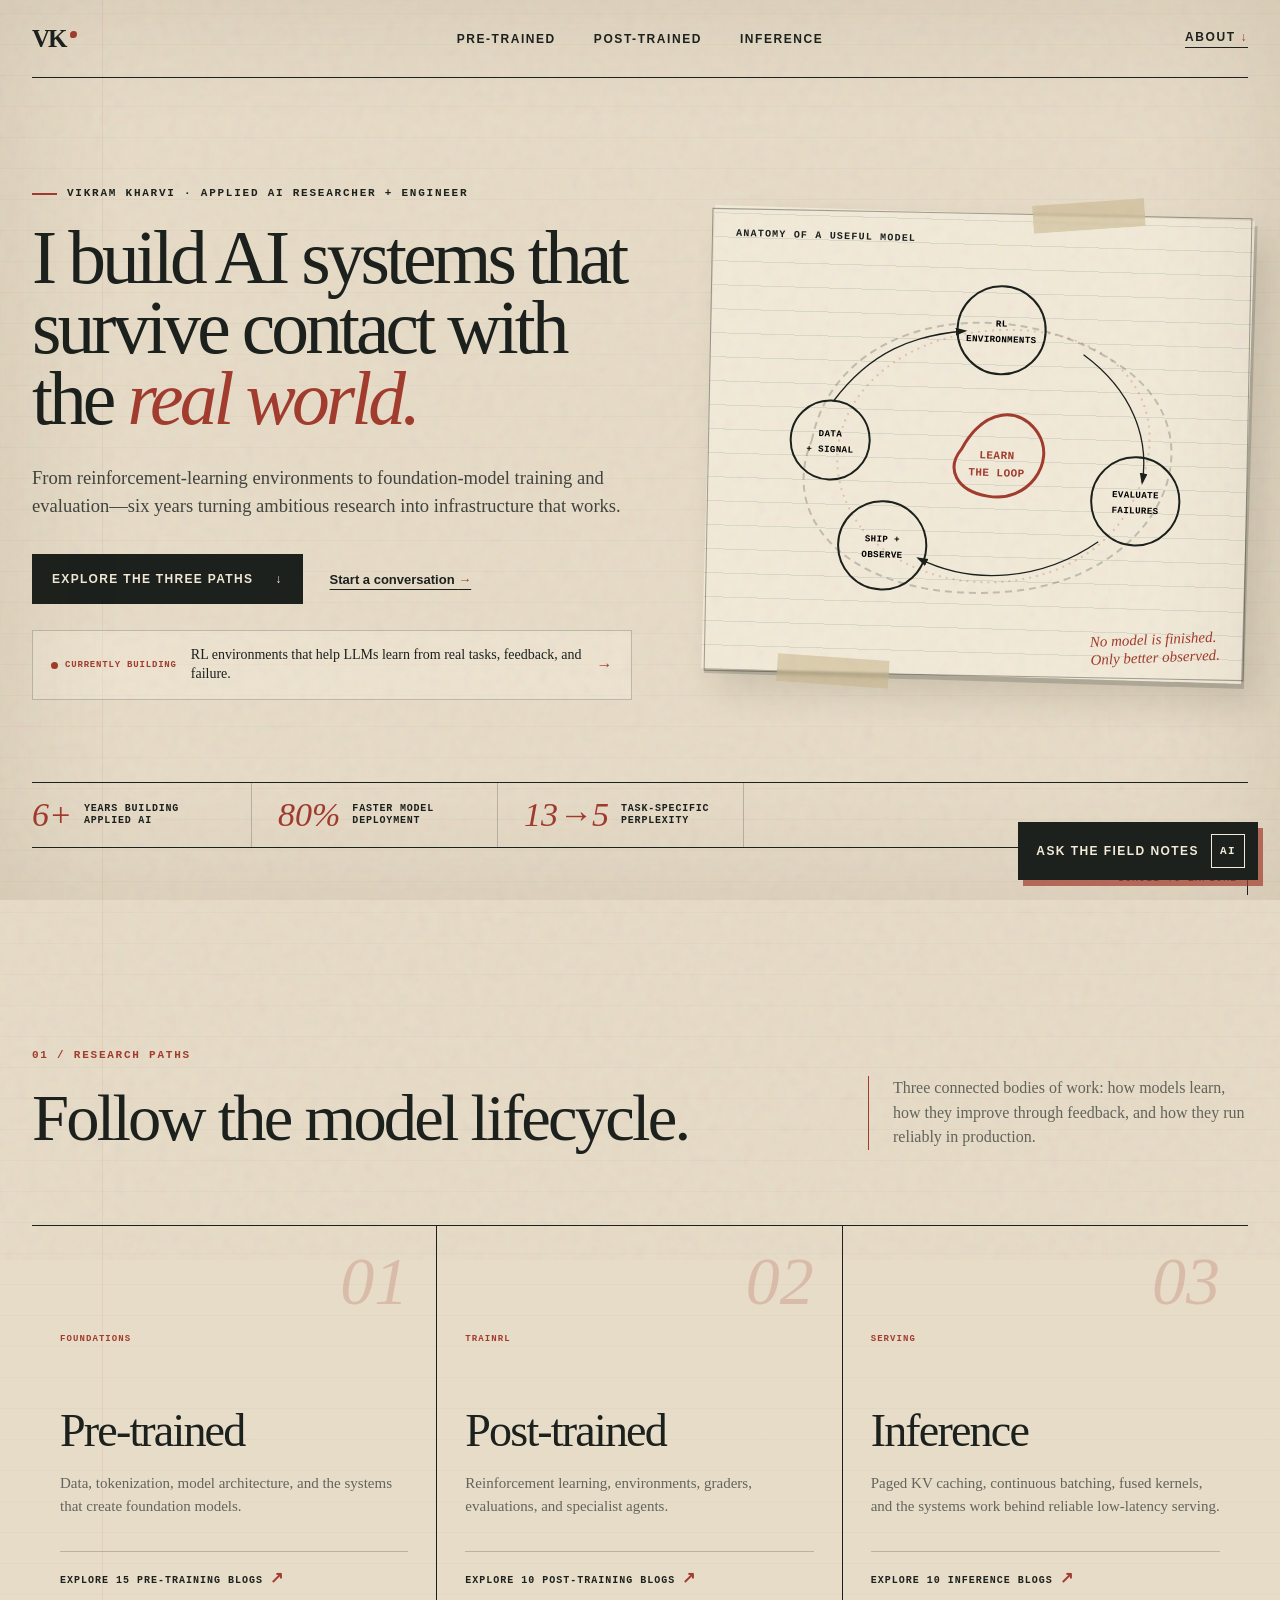
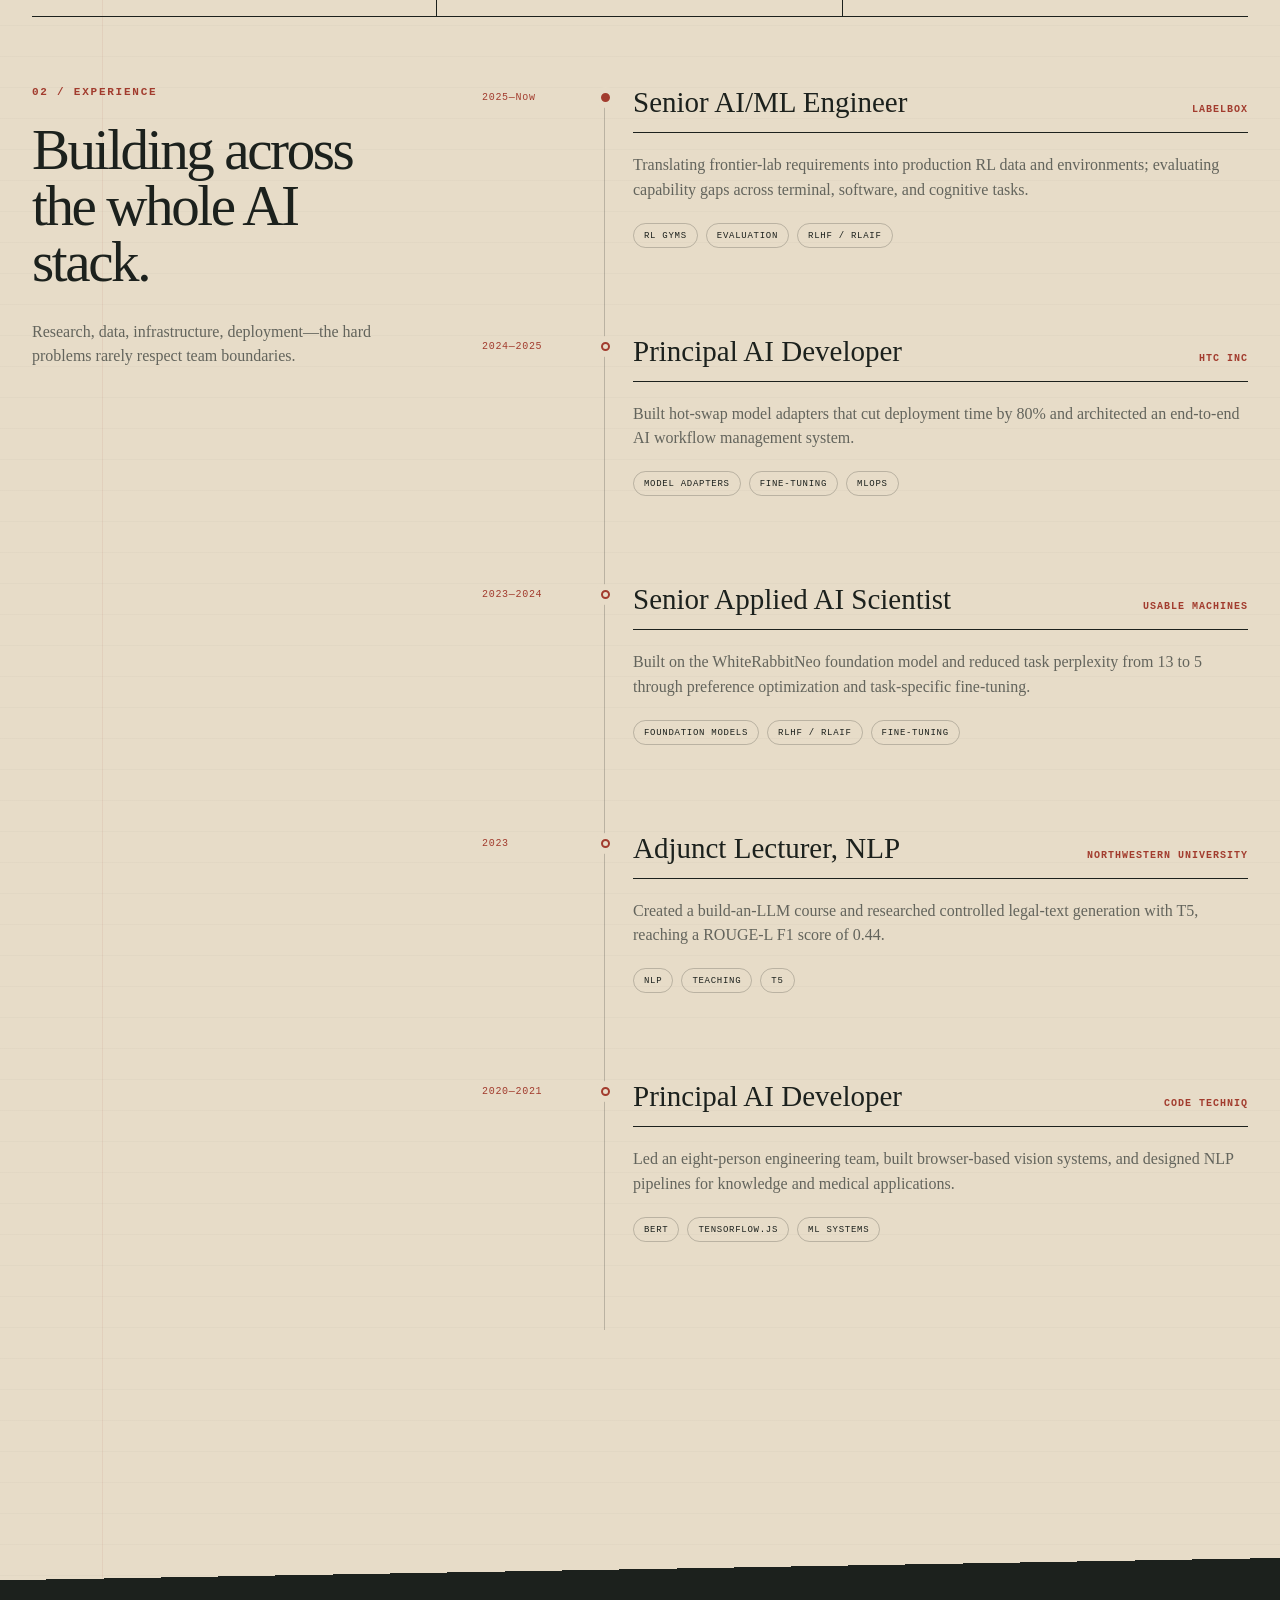
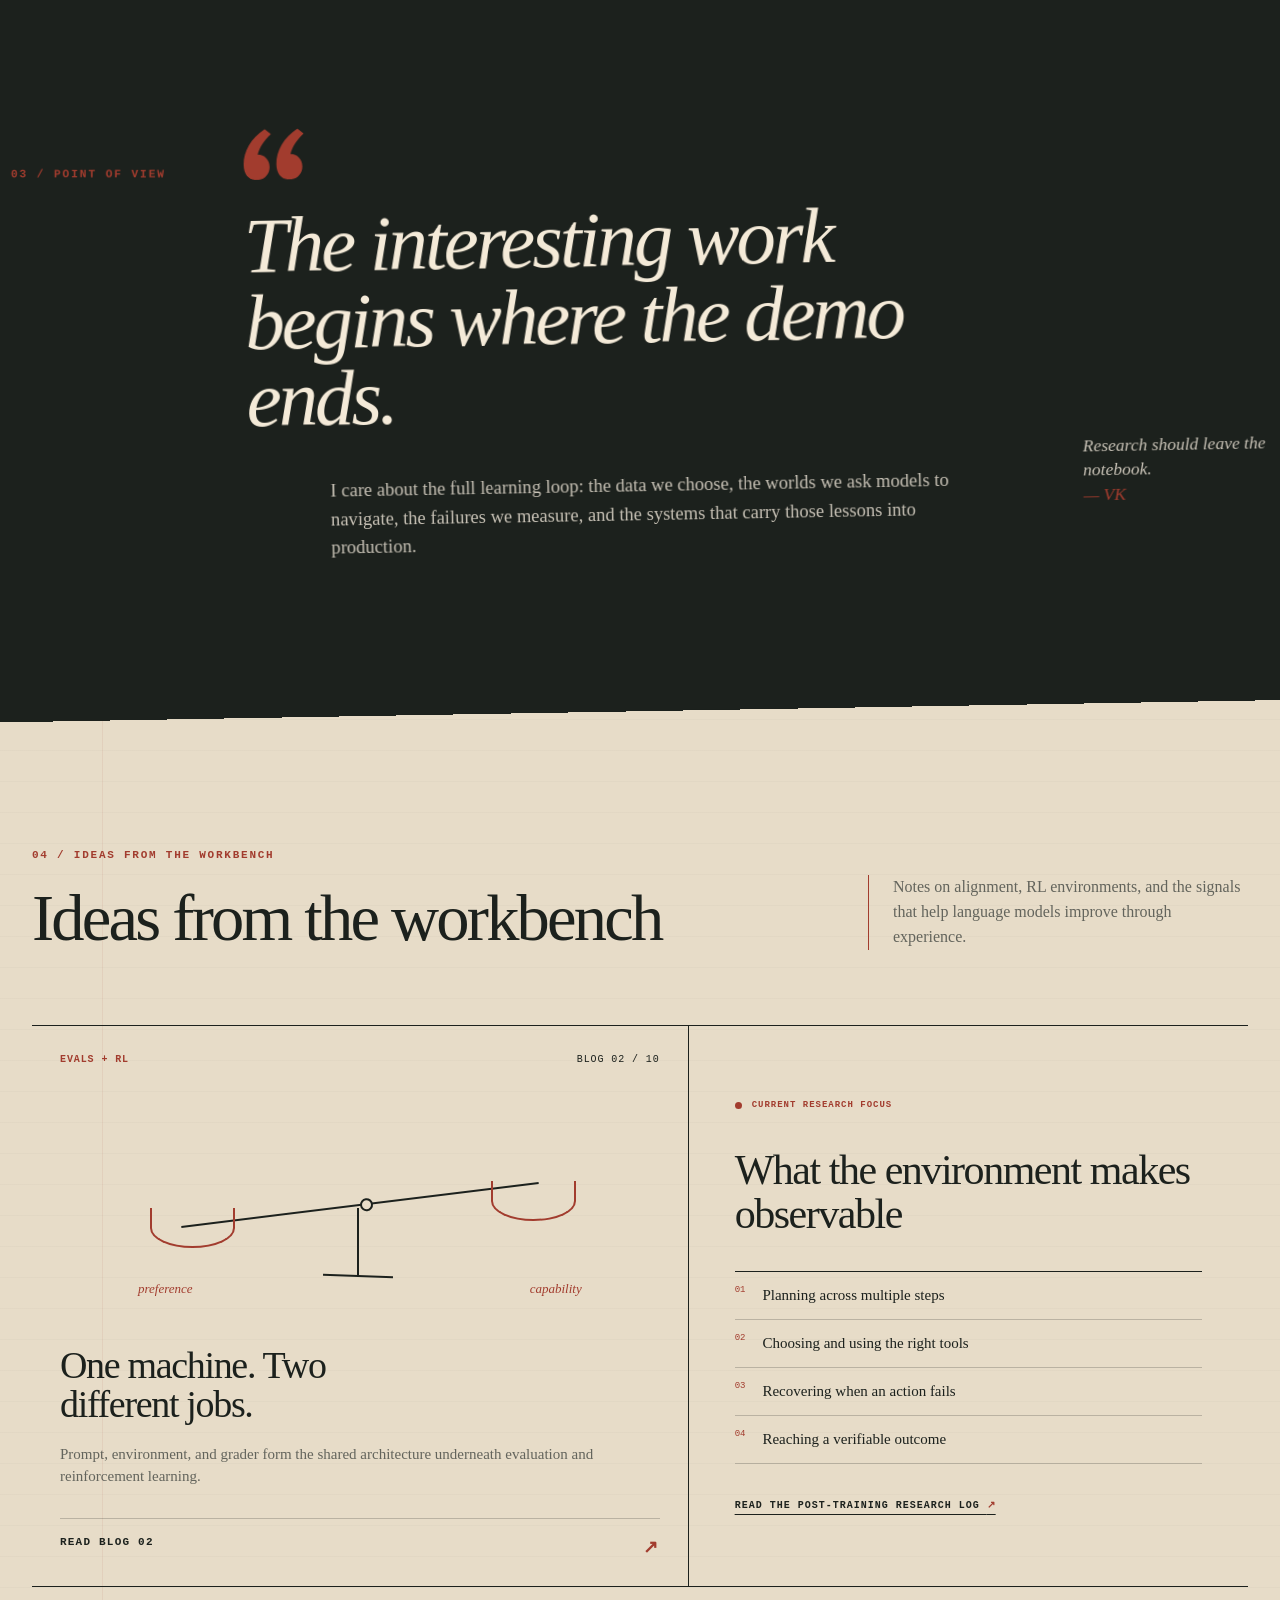
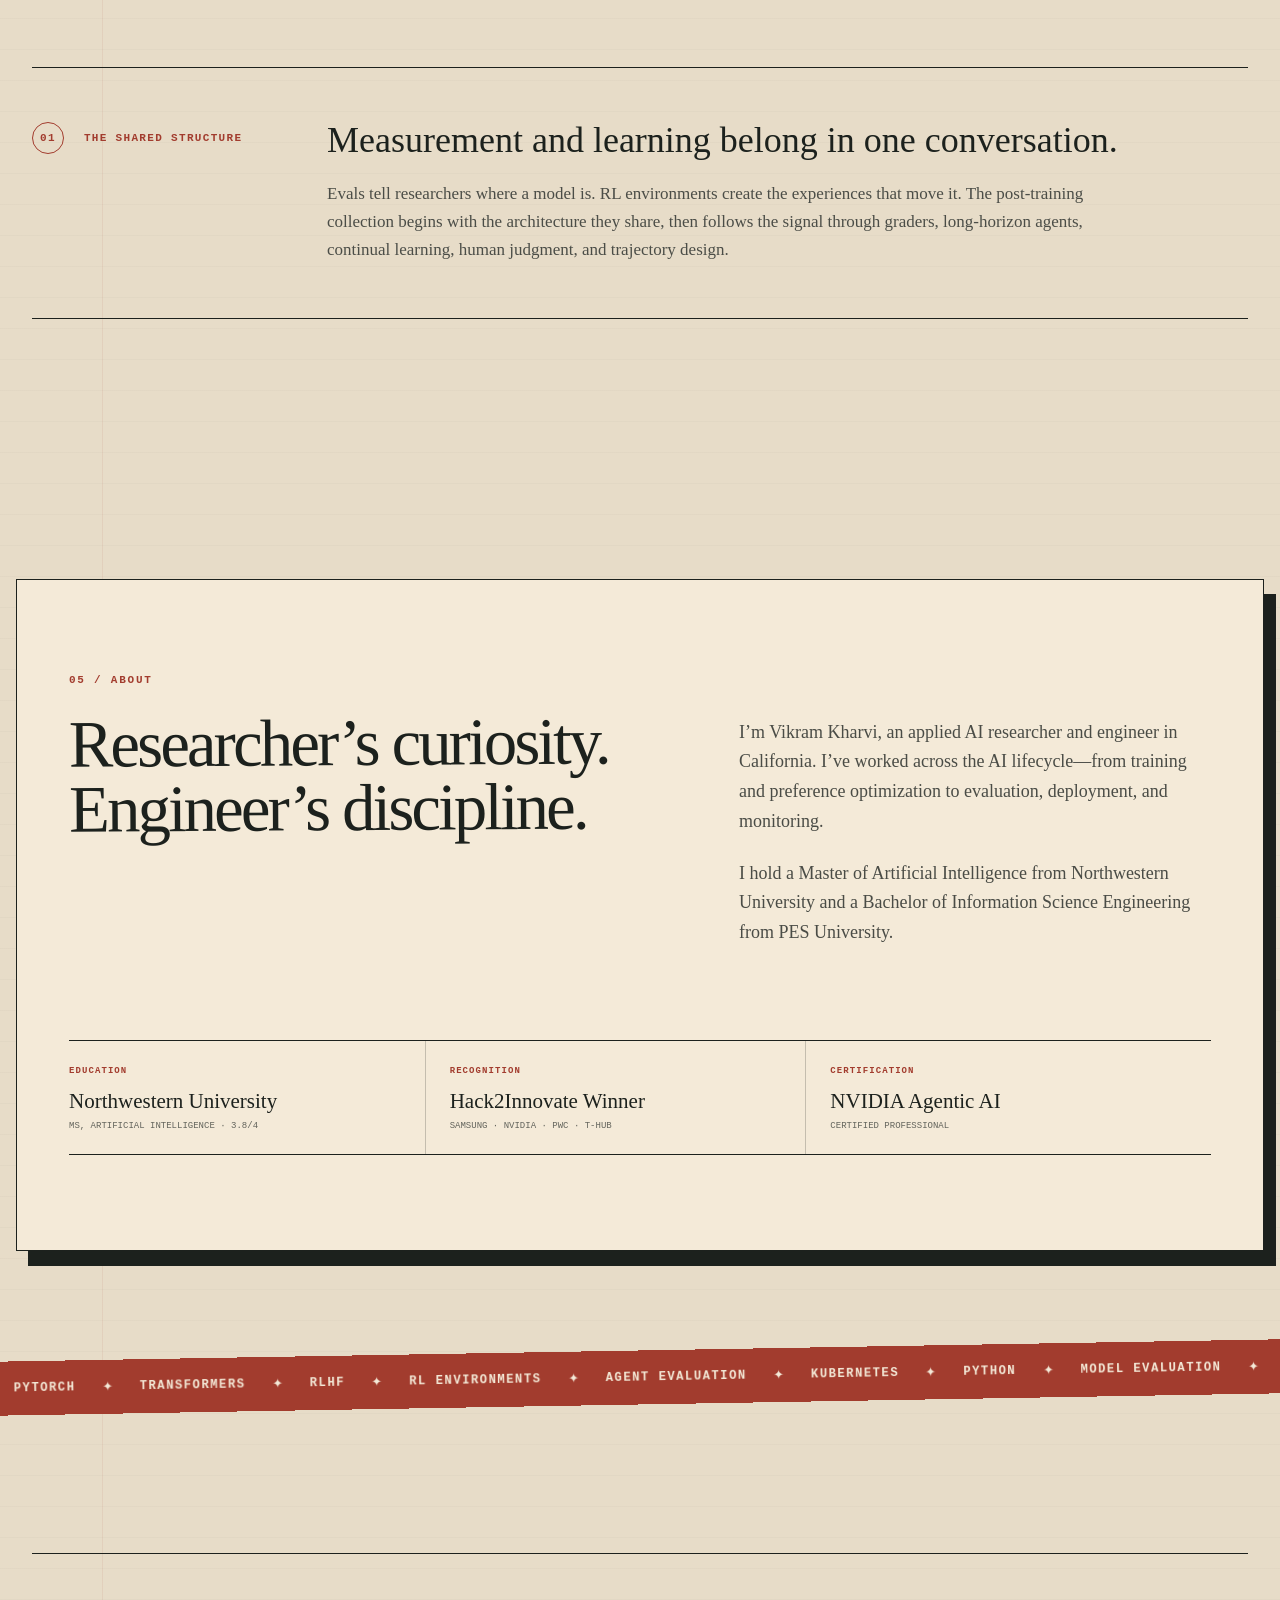
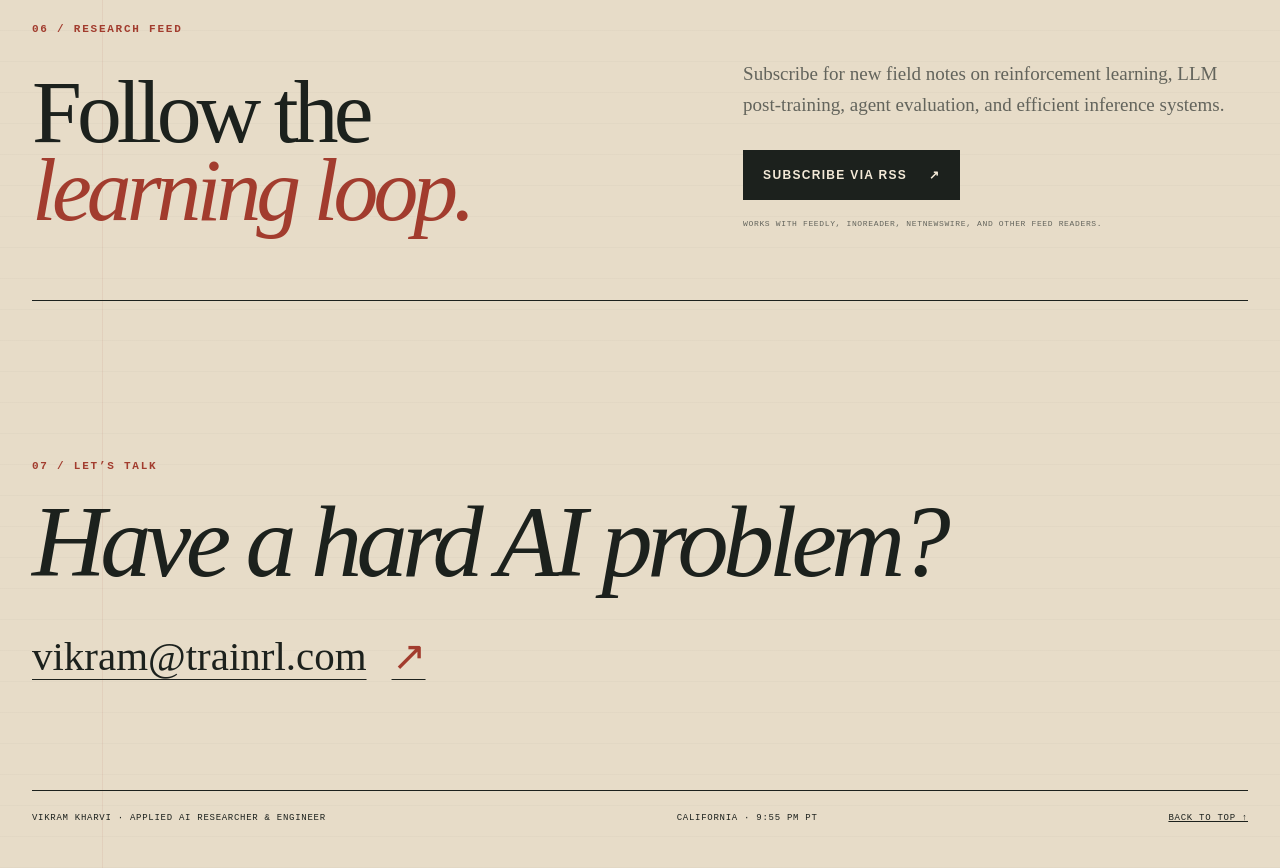
==== commit 413869a4: "Use TrainRL contact email" ====
--- a/index.html
+++ b/index.html
@@ -94,7 +94,7 @@
       <p class="hero-deck">From reinforcement-learning environments to foundation-model training and evaluation—six years turning ambitious research into infrastructure that works.</p>
       <div class="hero-actions">
         <a class="button button-primary" href="#research-paths">Explore the three paths <span aria-hidden="true">↓</span></a>
-        <a class="text-link" href="mailto:vikramkrishnakharvi@gmail.com">Start a conversation <span aria-hidden="true">→</span></a>
+        <a class="text-link" href="mailto:vikram@trainrl.com">Start a conversation <span aria-hidden="true">→</span></a>
       </div>
       <a class="current-work" href="https://trainrl.com/">
         <span><i aria-hidden="true"></i> Currently building</span>
@@ -349,7 +349,7 @@
     <div class="footer-main">
       <p class="section-index">07 / Let’s talk</p>
       <h2>Have a hard AI problem?</h2>
-      <a class="footer-email" href="mailto:vikramkrishnakharvi@gmail.com">vikramkrishnakharvi@gmail.com <span>↗</span></a>
+      <a class="footer-email" href="mailto:vikram@trainrl.com">vikram@trainrl.com <span>↗</span></a>
     </div>
     <div class="footer-bottom">
       <p>Vikram Kharvi · Applied AI Researcher & Engineer</p>
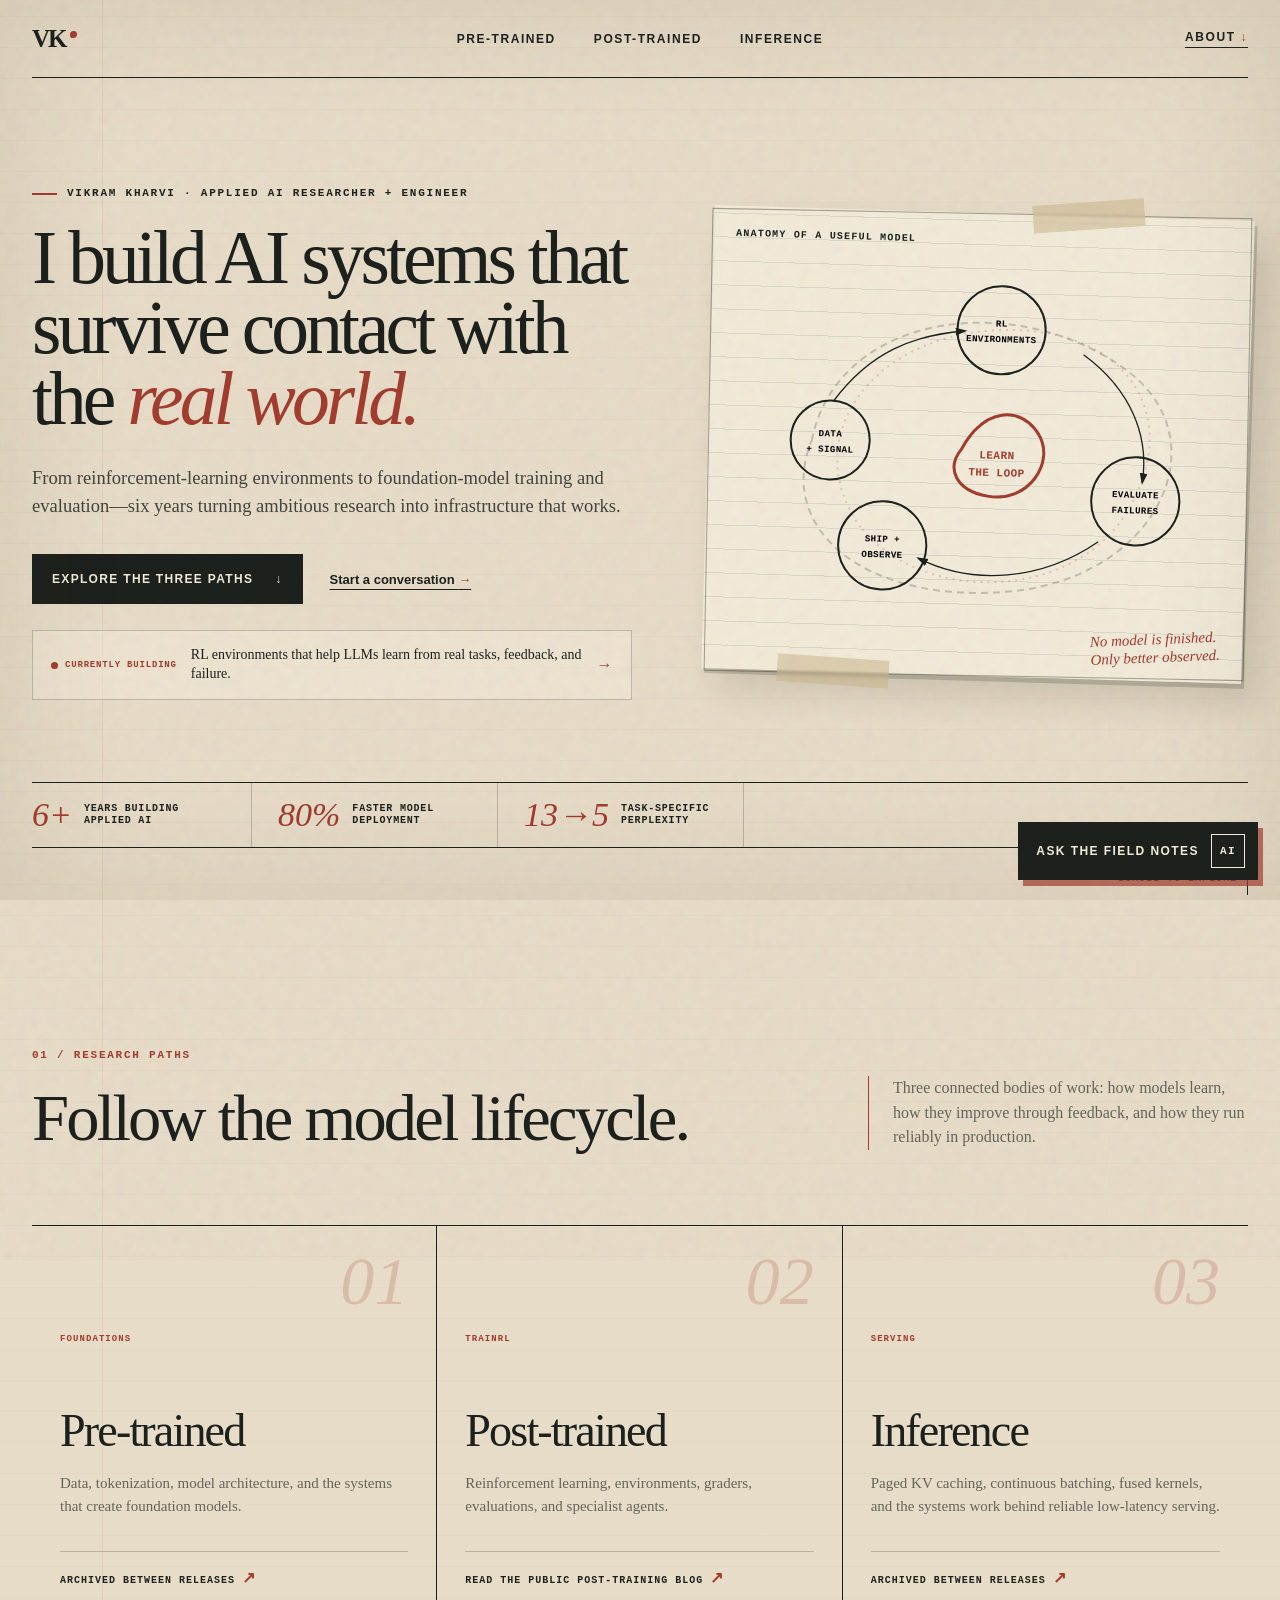
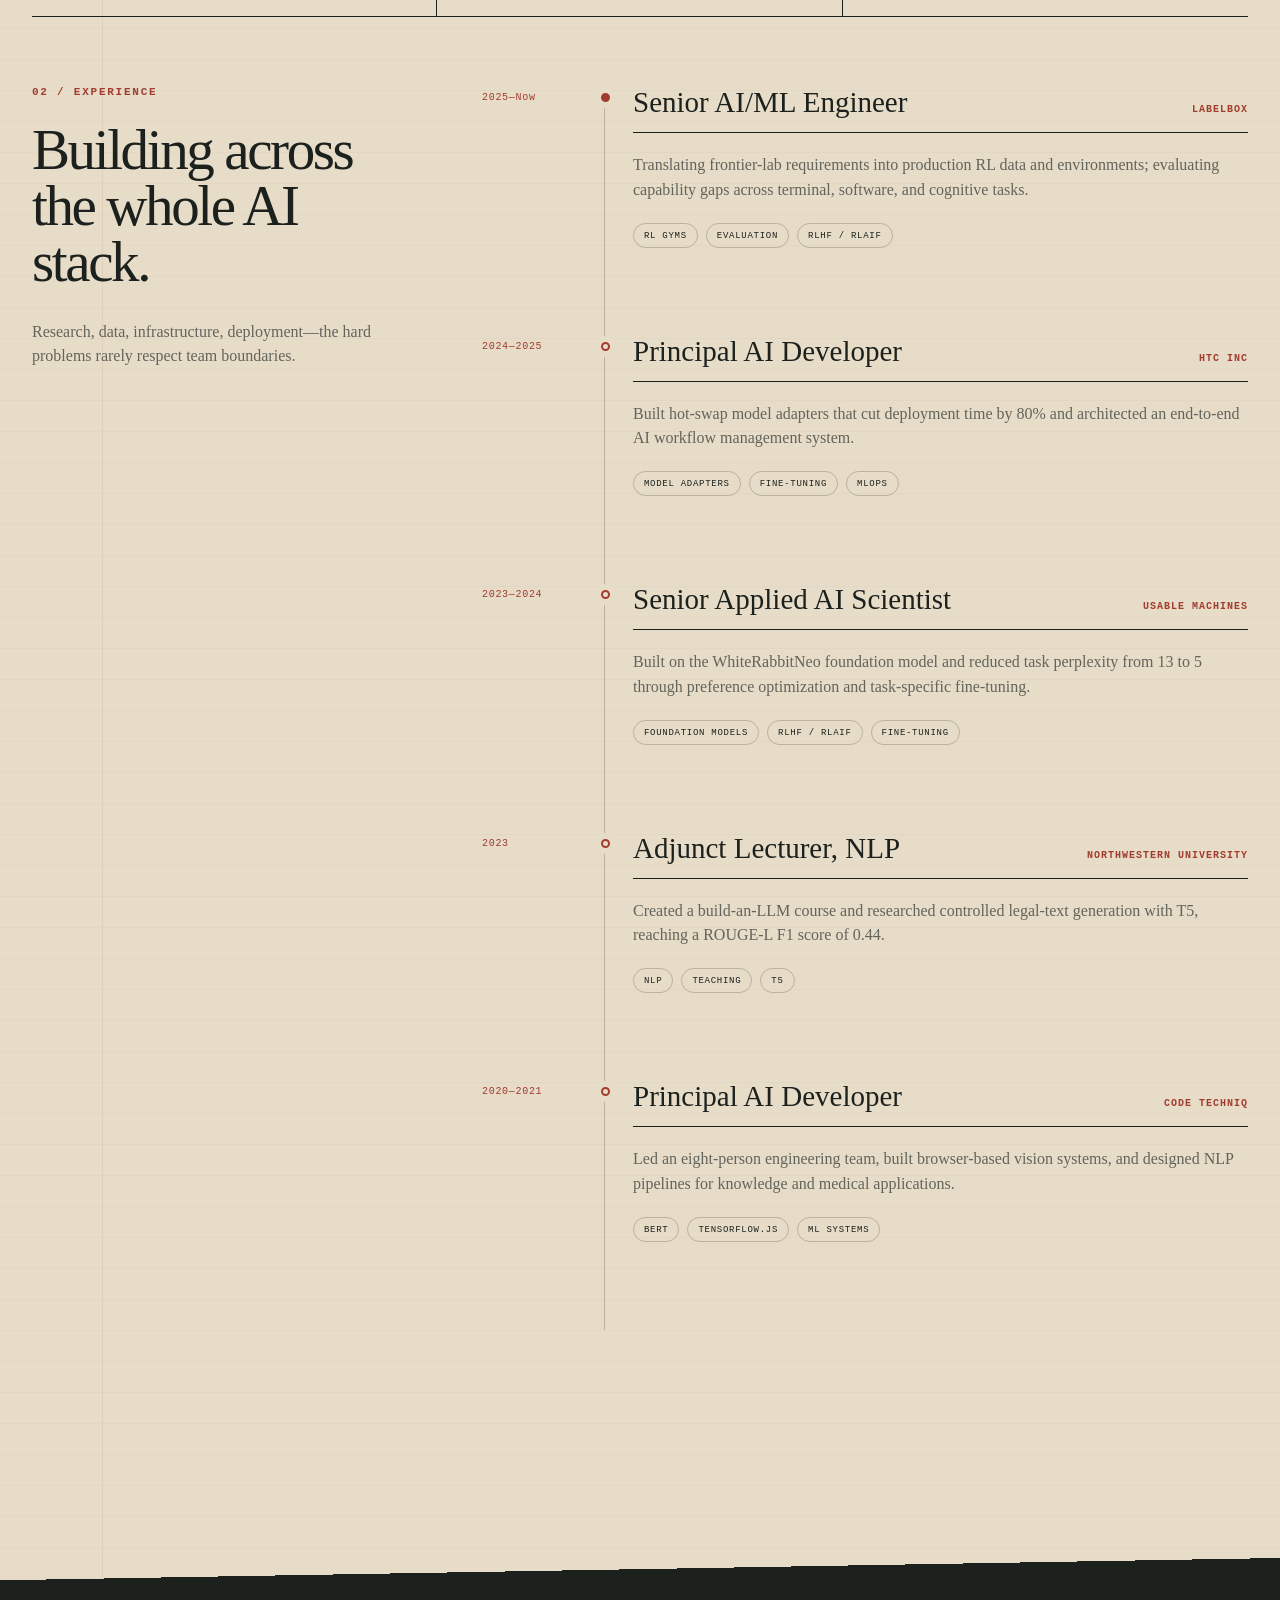
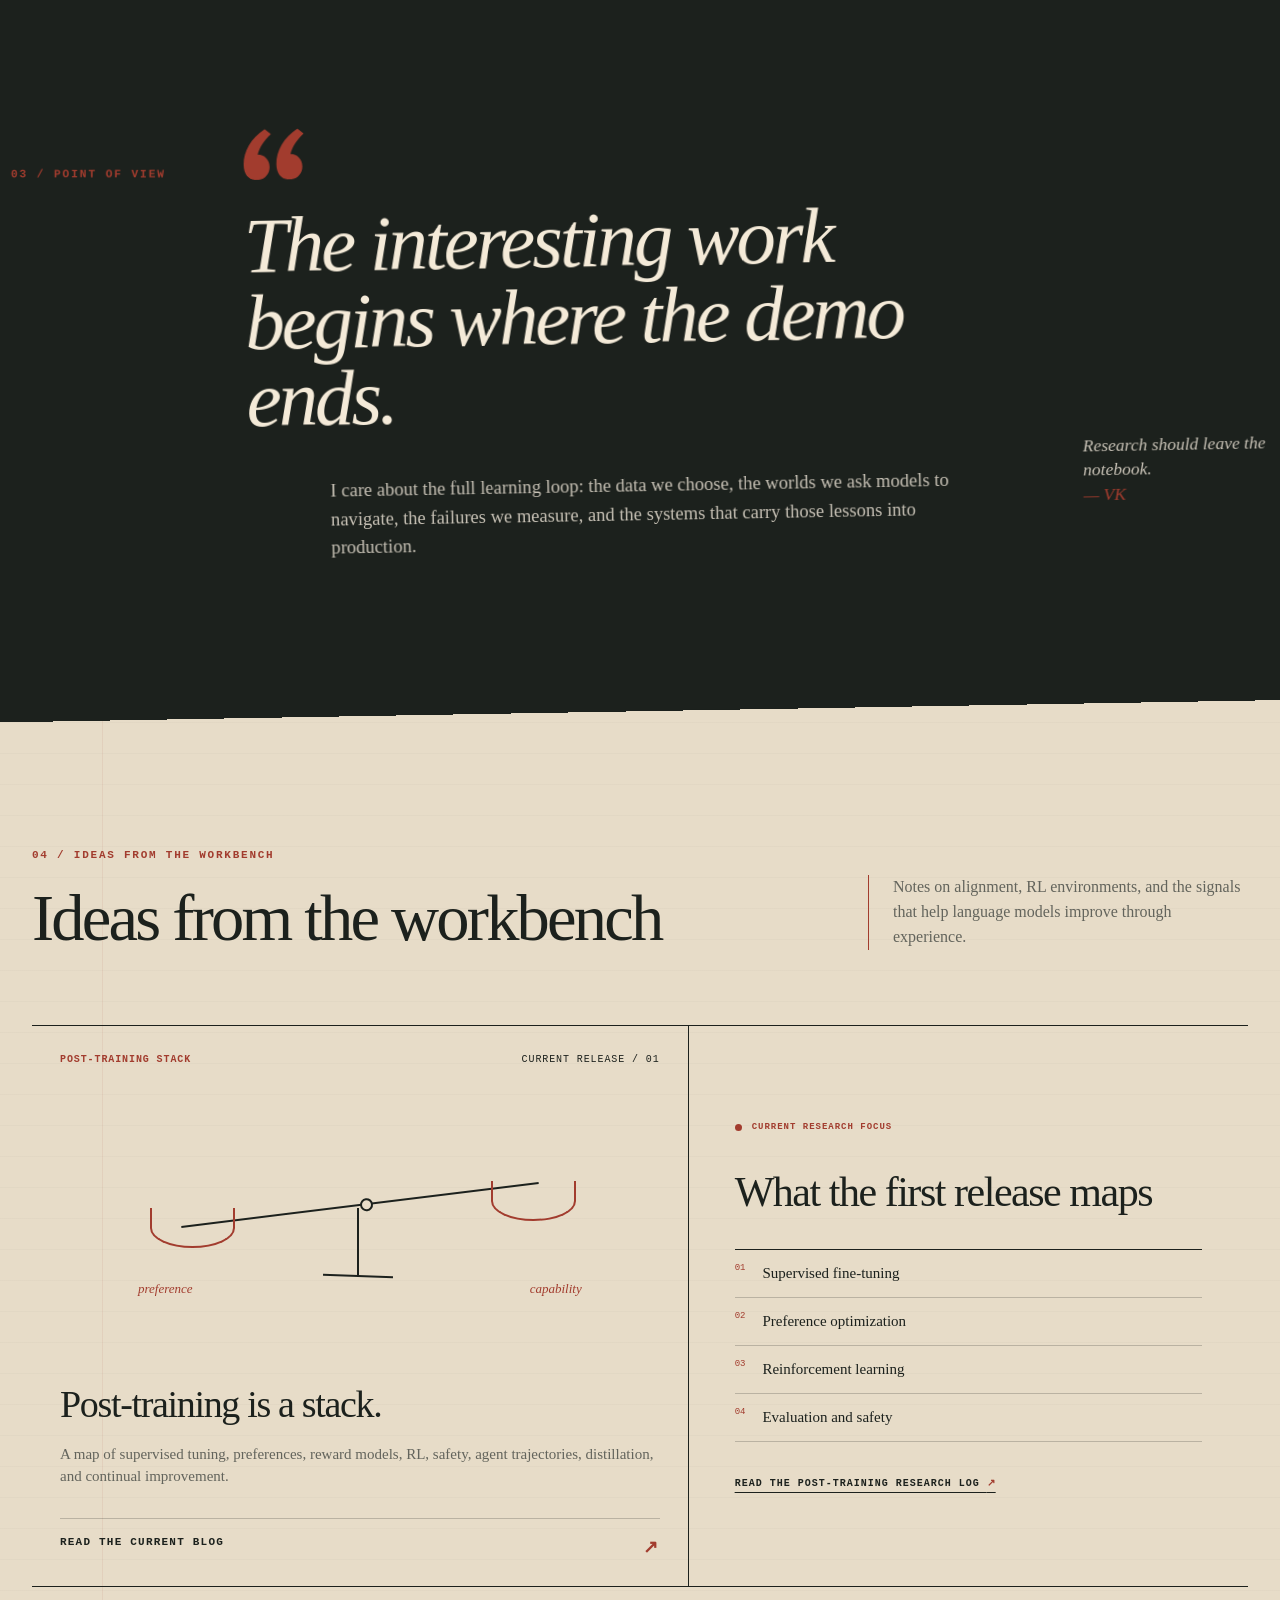
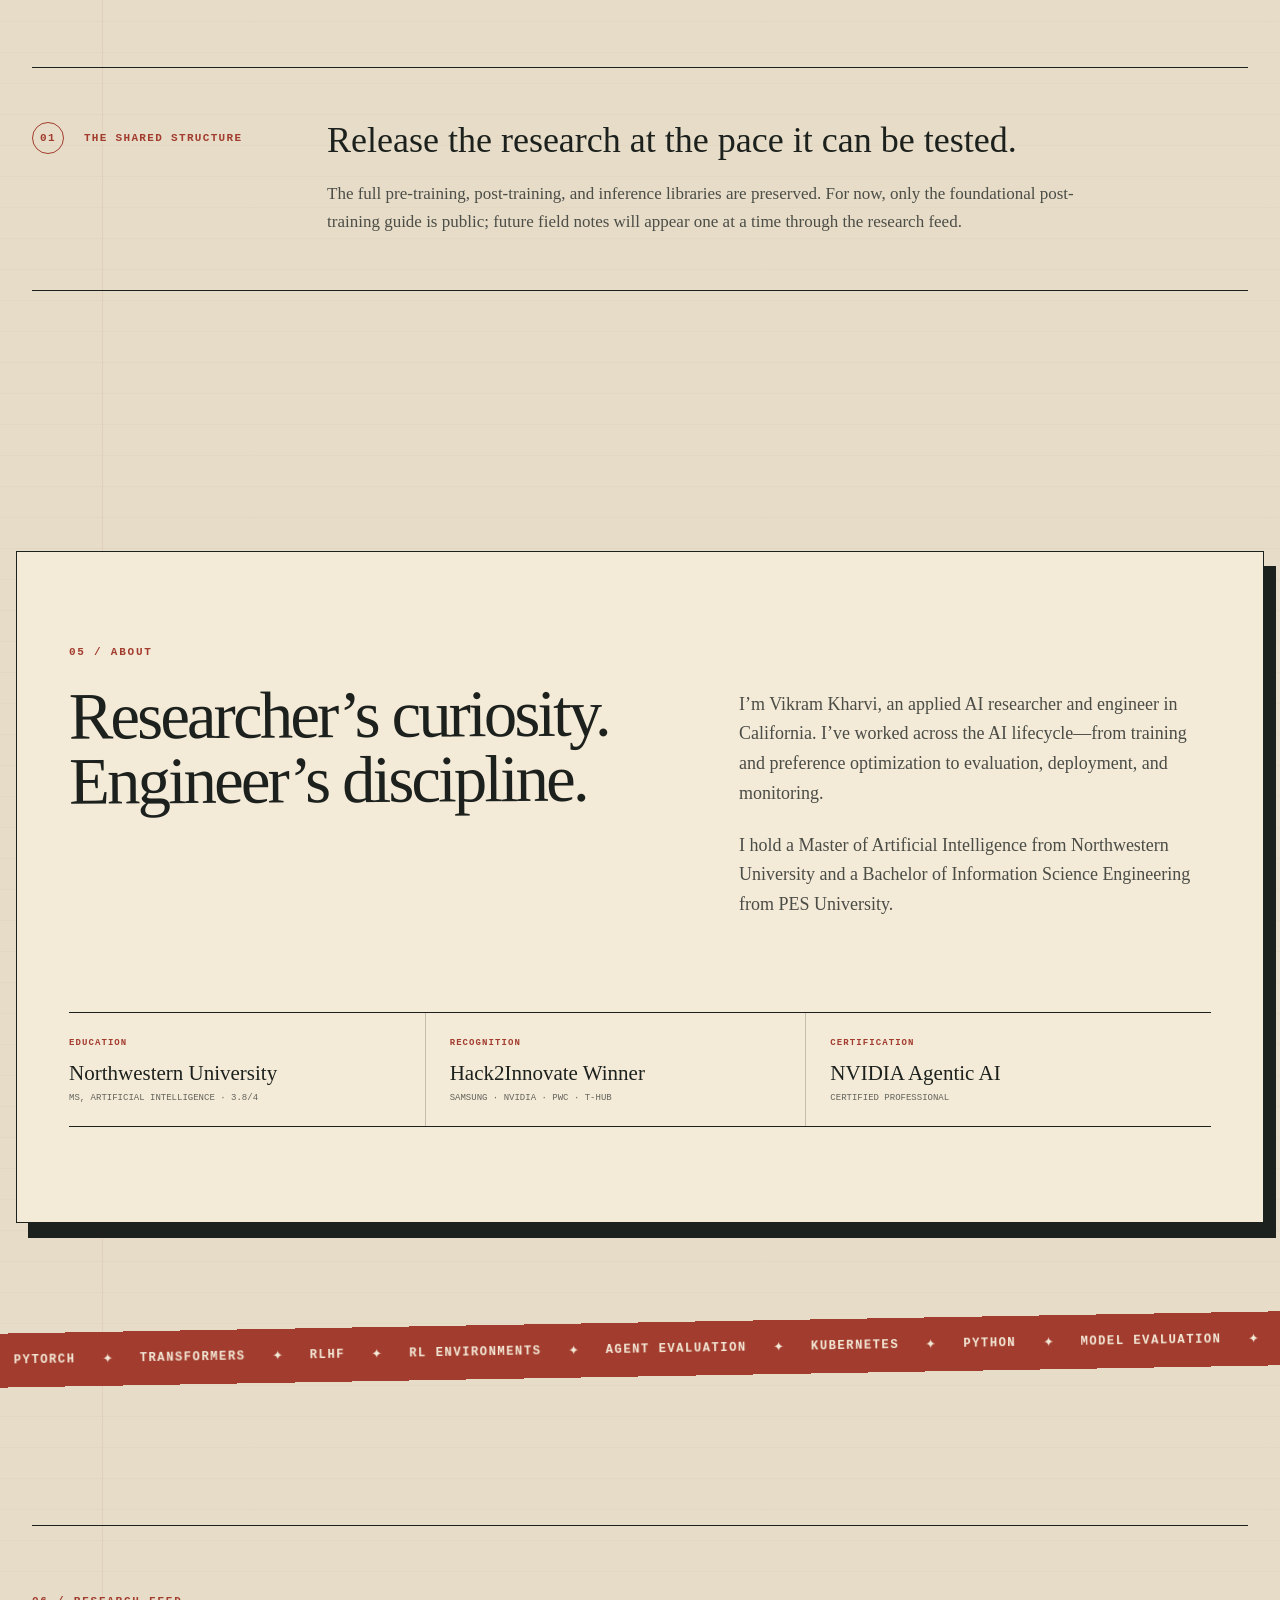
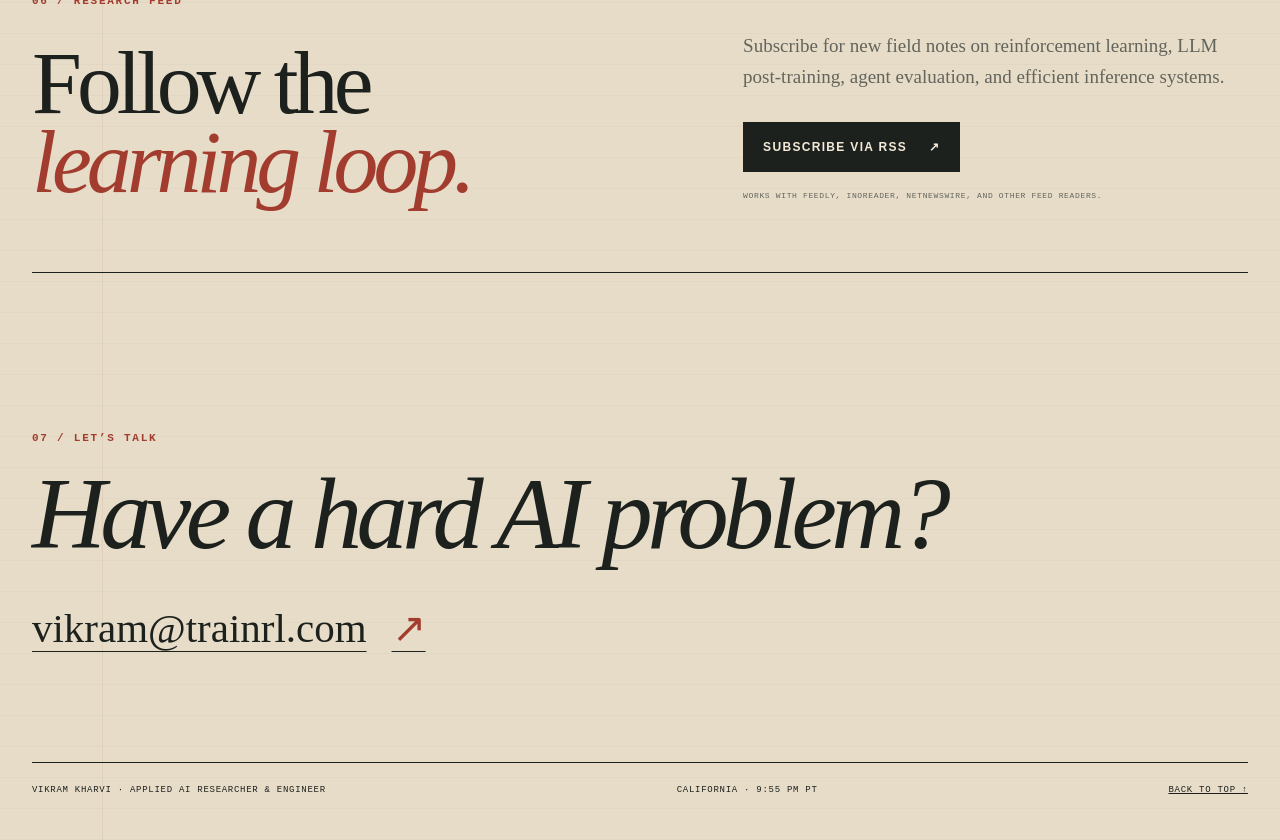
==== commit 1a6d96f8: "Stage research releases and archive inactive libraries" ====
--- a/index.html
+++ b/index.html
@@ -163,7 +163,7 @@
           <p class="path-kicker">Foundations</p>
           <h3>Pre-trained</h3>
           <p>Data, tokenization, model architecture, and the systems that create foundation models.</p>
-          <span class="path-status">Explore 15 pre-training blogs <b aria-hidden="true">↗</b></span>
+          <span class="path-status">Archived between releases <b aria-hidden="true">↗</b></span>
         </a>
 
         <a class="path-card path-card-link reveal" id="post-training" href="https://trainrl.com/">
@@ -171,7 +171,7 @@
           <p class="path-kicker">TrainRL</p>
           <h3>Post-trained</h3>
           <p>Reinforcement learning, environments, graders, evaluations, and specialist agents.</p>
-          <span class="path-status">Explore 10 post-training blogs <b aria-hidden="true">↗</b></span>
+          <span class="path-status">Read the public post-training blog <b aria-hidden="true">↗</b></span>
         </a>
 
         <a class="path-card path-card-link reveal" id="inference" href="https://inference.artofcyberai.com/">
@@ -179,7 +179,7 @@
           <p class="path-kicker">Serving</p>
           <h3>Inference</h3>
           <p>Paged KV caching, continuous batching, fused kernels, and the systems work behind reliable low-latency serving.</p>
-          <span class="path-status">Explore 10 inference blogs <b aria-hidden="true">↗</b></span>
+          <span class="path-status">Archived between releases <b aria-hidden="true">↗</b></span>
         </a>
       </div>
     </section>
@@ -261,26 +261,26 @@
 
       <div class="note-grid">
         <article class="note-card note-featured reveal">
-          <a href="https://trainrl.com/post-evals-rl-environments.html" aria-label="Read blog 02: Evals and RL environments are the same machine with different jobs">
-            <div class="note-meta"><span>Evals + RL</span><time datetime="2026-08-13">Blog 02 / 10</time></div>
+          <a href="https://trainrl.com/post-training-stack.html" aria-label="Read blog 01: Post-training is a stack">
+            <div class="note-meta"><span>Post-training stack</span><time datetime="2026-08-13">Current release / 01</time></div>
             <div class="note-sketch note-sketch-alignment" aria-hidden="true">
               <span class="scale-beam"></span><span class="scale-left"></span><span class="scale-right"></span><span class="scale-base"></span>
               <small>preference</small><small>capability</small>
             </div>
-            <h3>One machine. Two different jobs.</h3>
-            <p>Prompt, environment, and grader form the shared architecture underneath evaluation and reinforcement learning.</p>
-            <span class="read-link">Read blog 02 <b>↗</b></span>
+            <h3>Post-training is a stack.</h3>
+            <p>A map of supervised tuning, preferences, reward models, RL, safety, agent trajectories, distillation, and continual improvement.</p>
+            <span class="read-link">Read the current blog <b>↗</b></span>
           </a>
         </article>
 
         <div class="note-focus reveal">
           <p><i aria-hidden="true"></i> Current research focus</p>
-          <h3>What the environment makes observable</h3>
+          <h3>What the first release maps</h3>
           <ul>
-            <li><span>01</span> Planning across multiple steps</li>
-            <li><span>02</span> Choosing and using the right tools</li>
-            <li><span>03</span> Recovering when an action fails</li>
-            <li><span>04</span> Reaching a verifiable outcome</li>
+            <li><span>01</span> Supervised fine-tuning</li>
+            <li><span>02</span> Preference optimization</li>
+            <li><span>03</span> Reinforcement learning</li>
+            <li><span>04</span> Evaluation and safety</li>
           </ul>
           <a href="https://trainrl.com/">Read the post-training research log <b>↗</b></a>
         </div>
@@ -291,8 +291,8 @@
       <article class="field-note reveal" id="alignment-note">
         <div class="article-kicker"><span>01</span> The shared structure</div>
         <div>
-          <h3>Measurement and learning belong in one conversation.</h3>
-          <p>Evals tell researchers where a model is. RL environments create the experiences that move it. The post-training collection begins with the architecture they share, then follows the signal through graders, long-horizon agents, continual learning, human judgment, and trajectory design.</p>
+          <h3>Release the research at the pace it can be tested.</h3>
+          <p>The full pre-training, post-training, and inference libraries are preserved. For now, only the foundational post-training guide is public; future field notes will appear one at a time through the research feed.</p>
         </div>
       </article>
     </section>
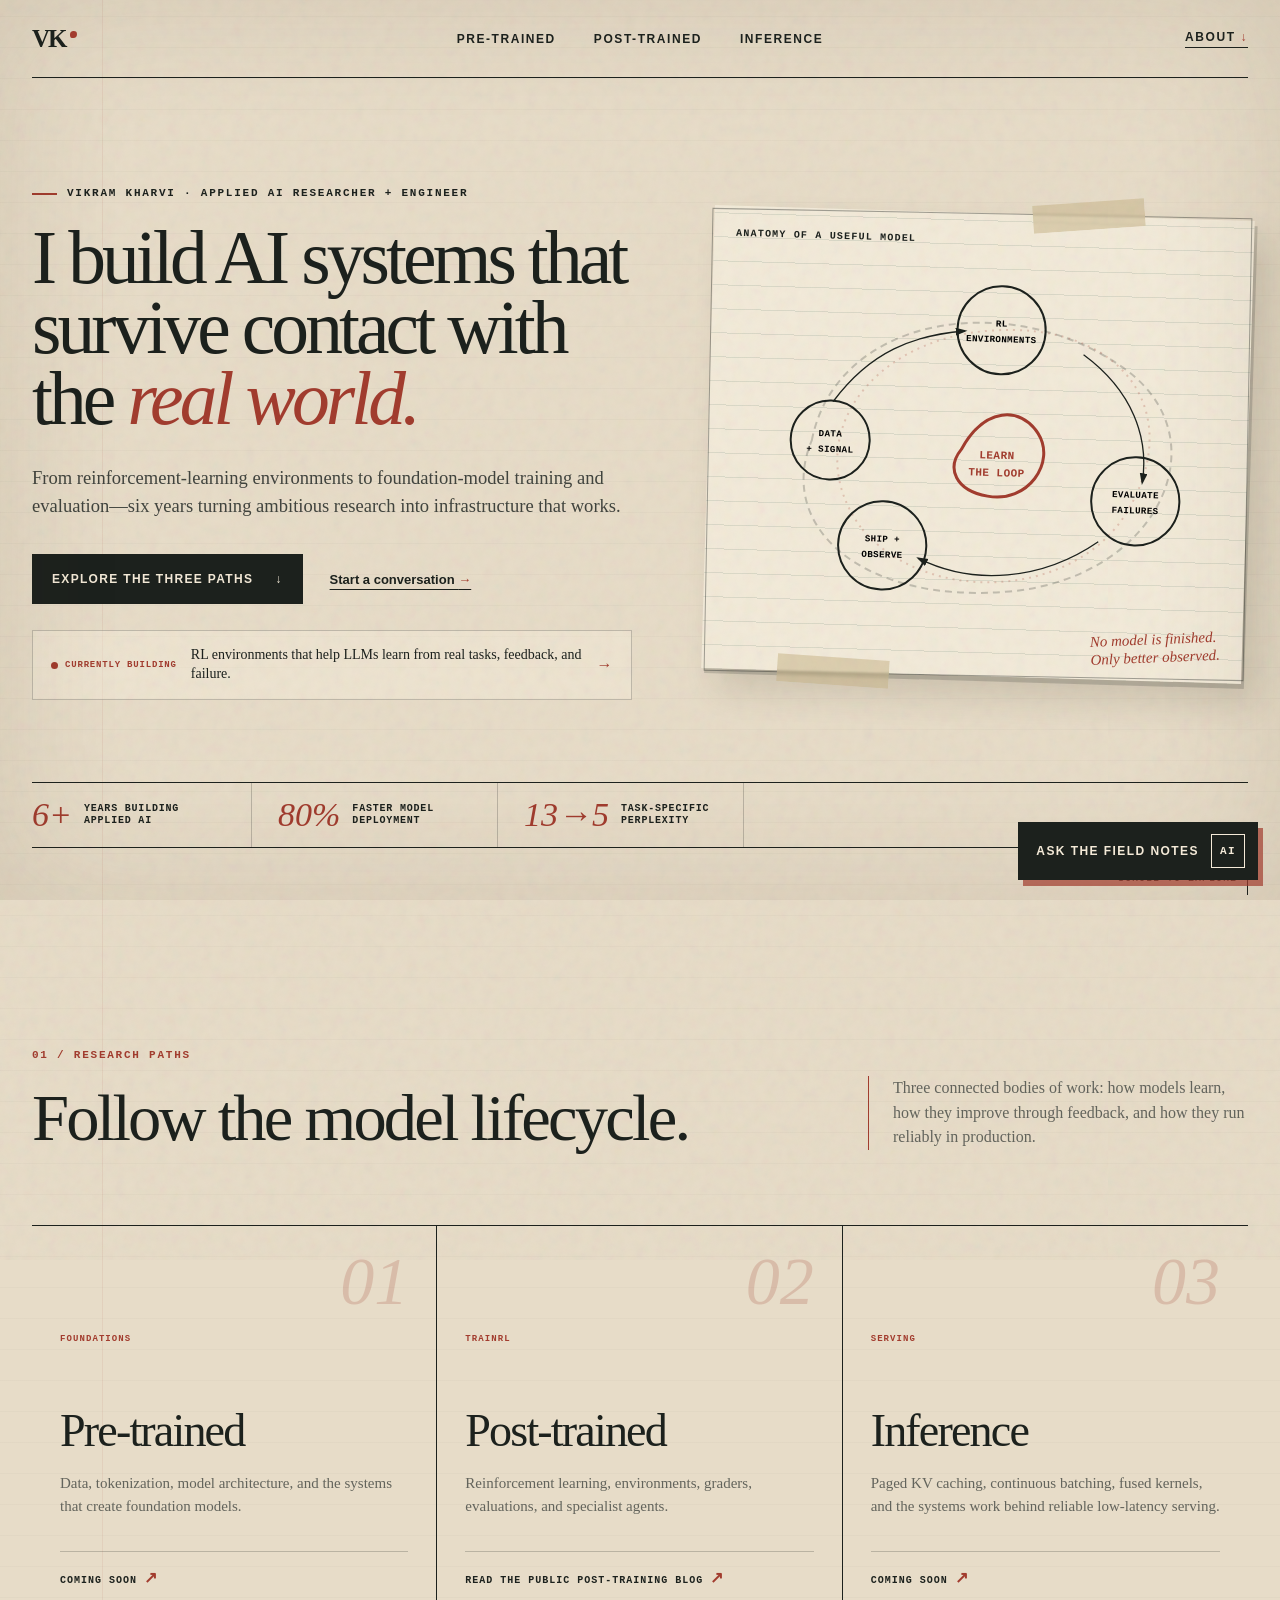
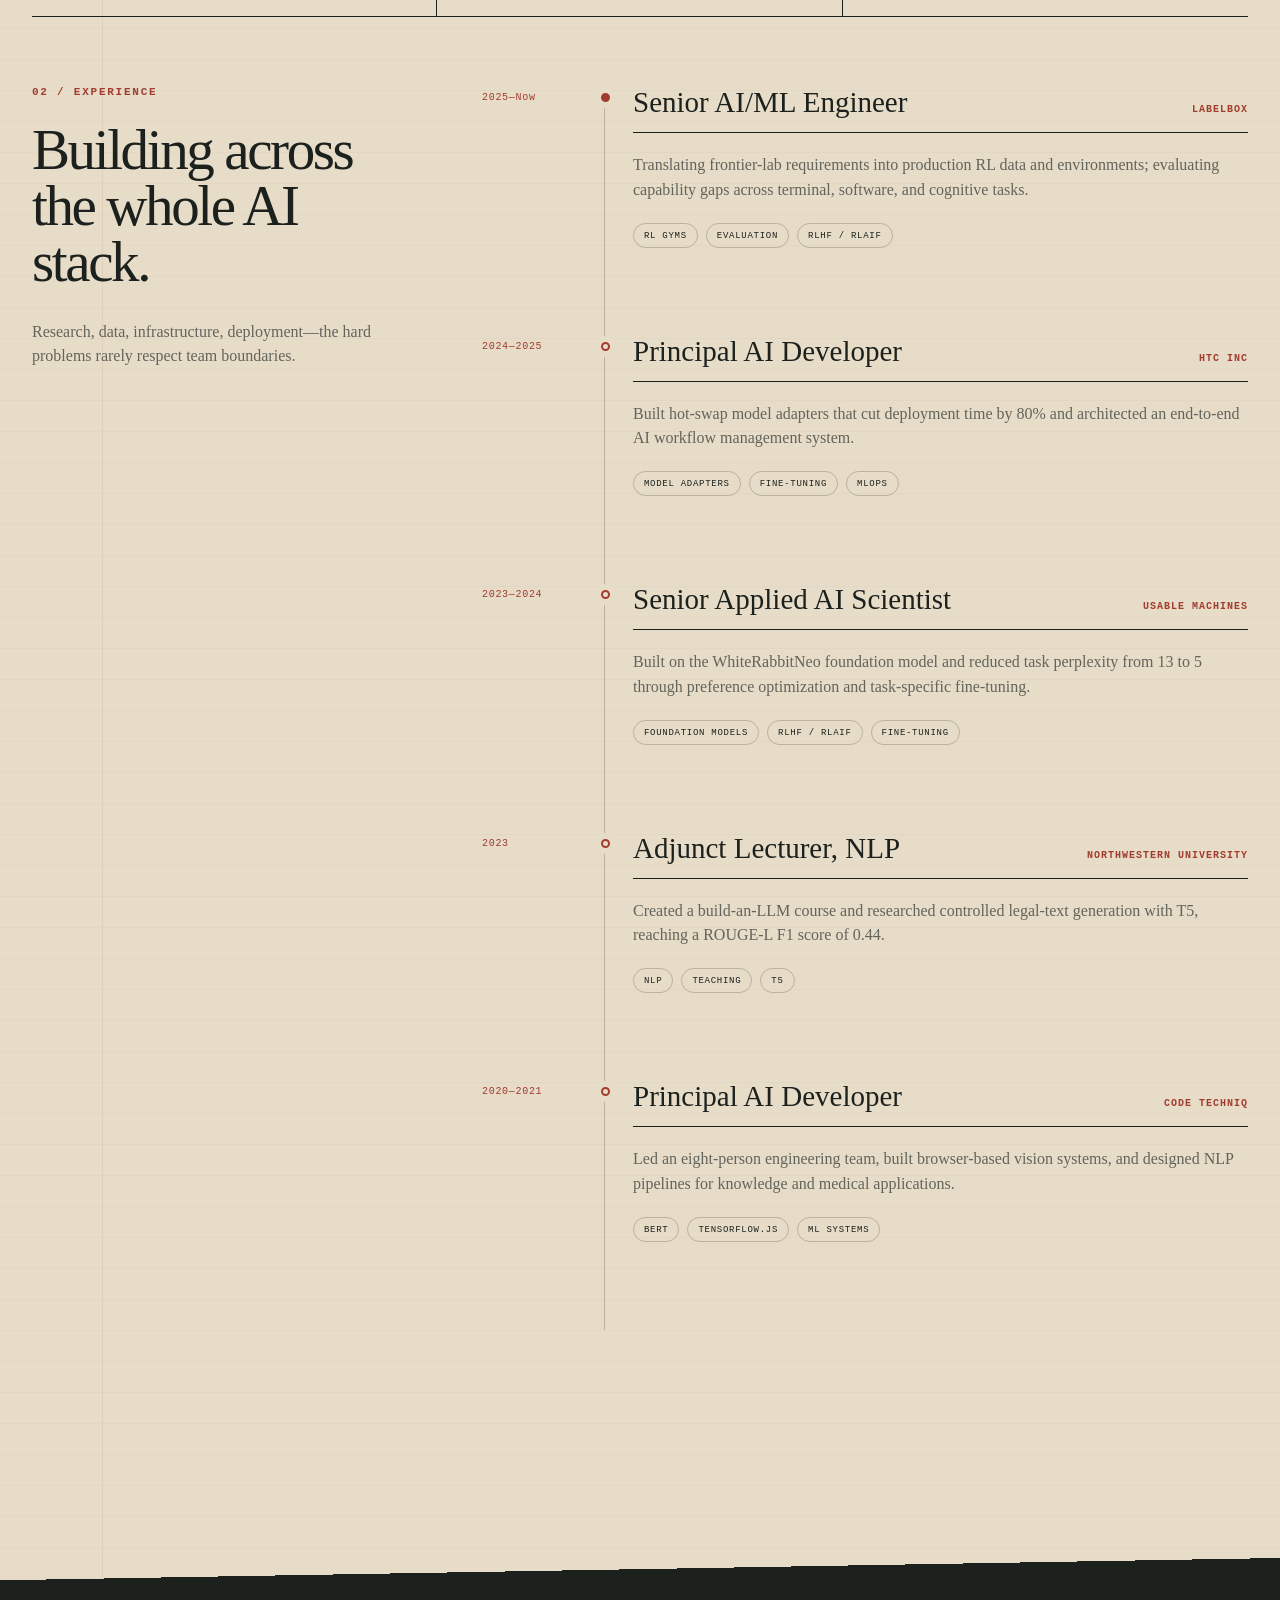
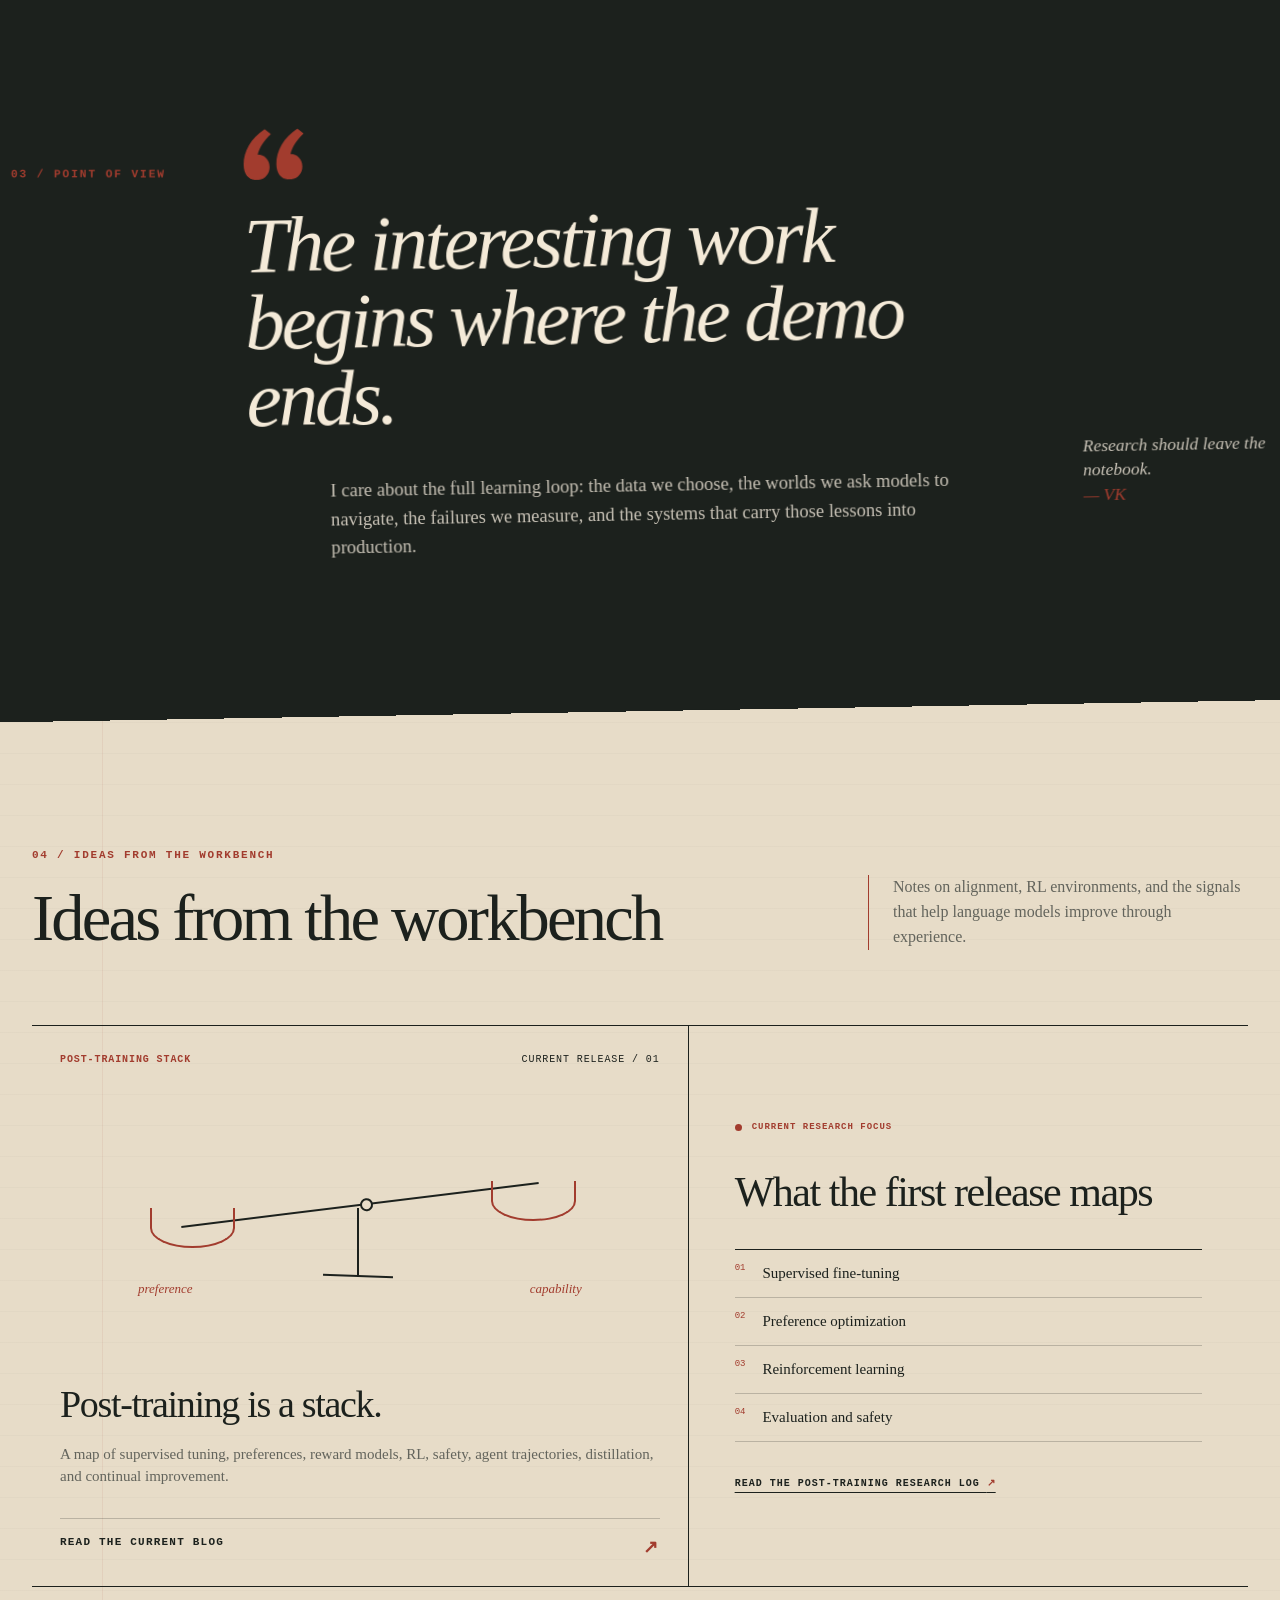
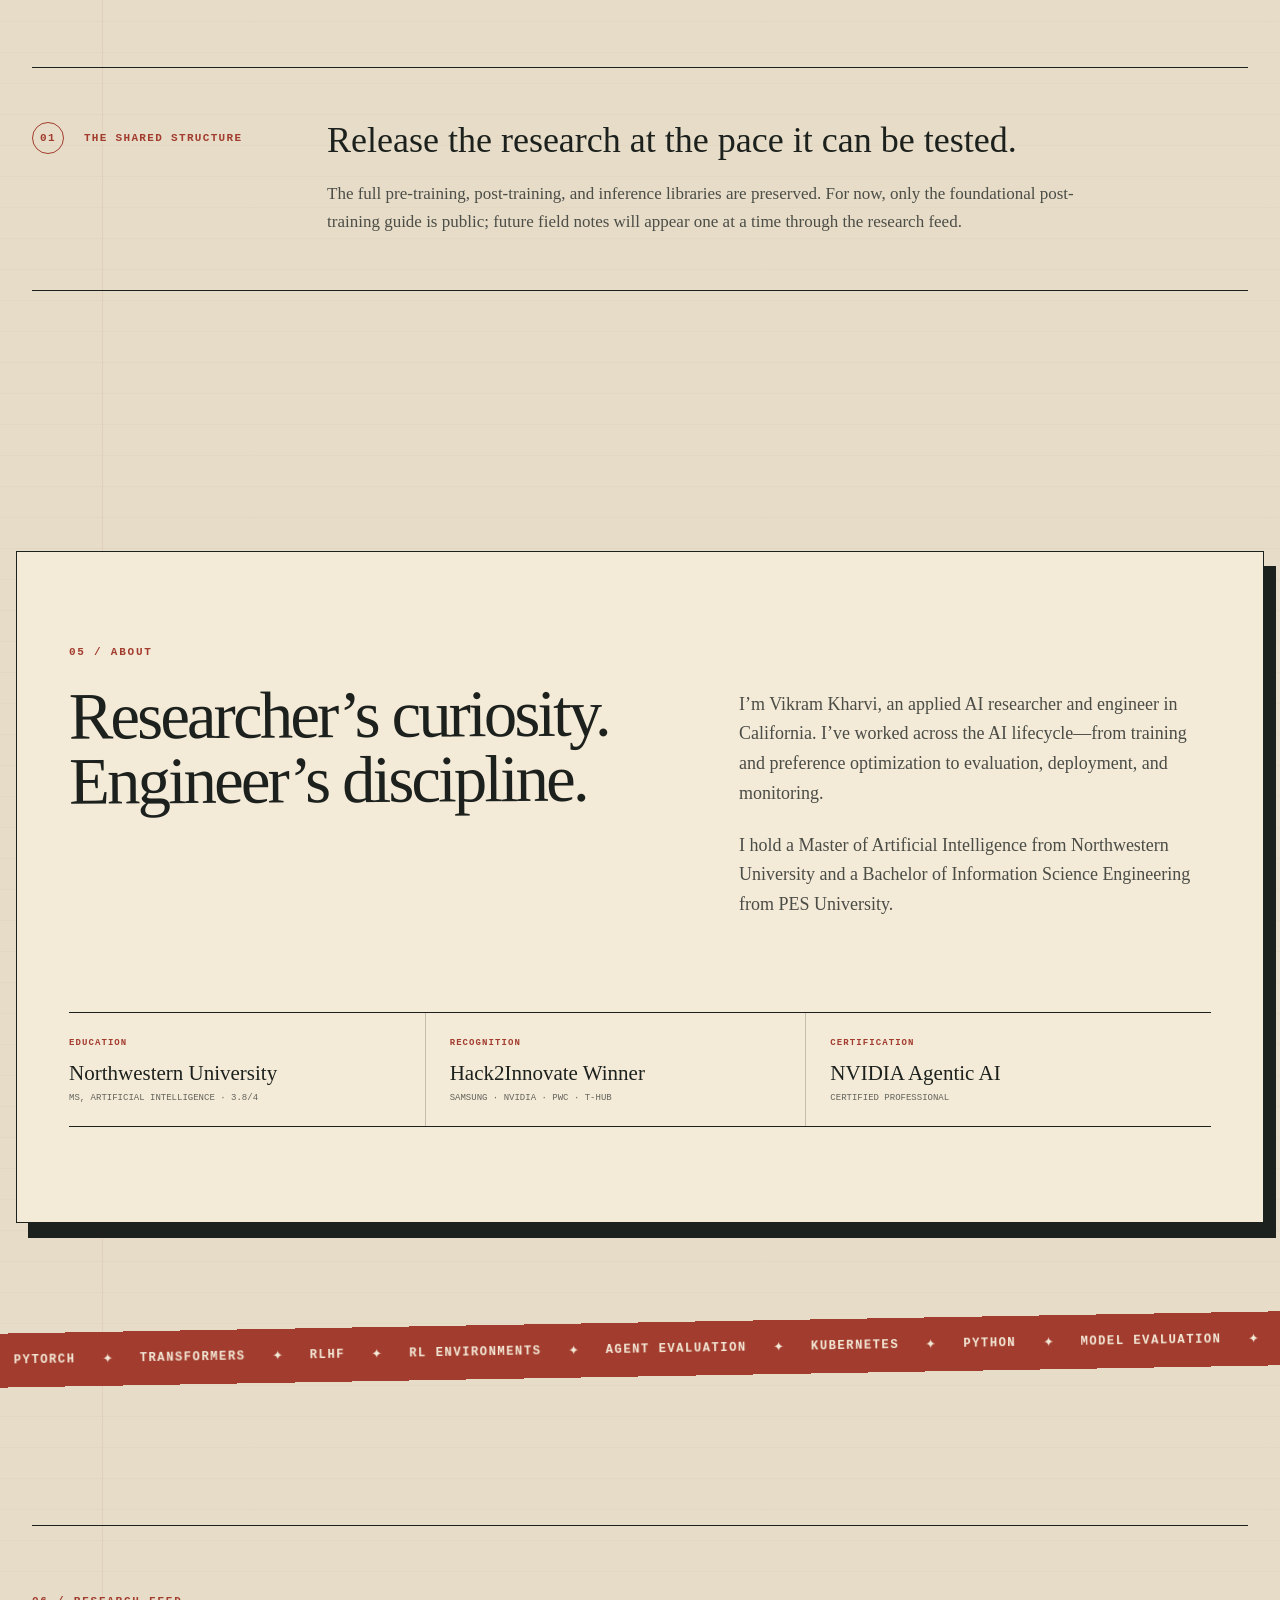
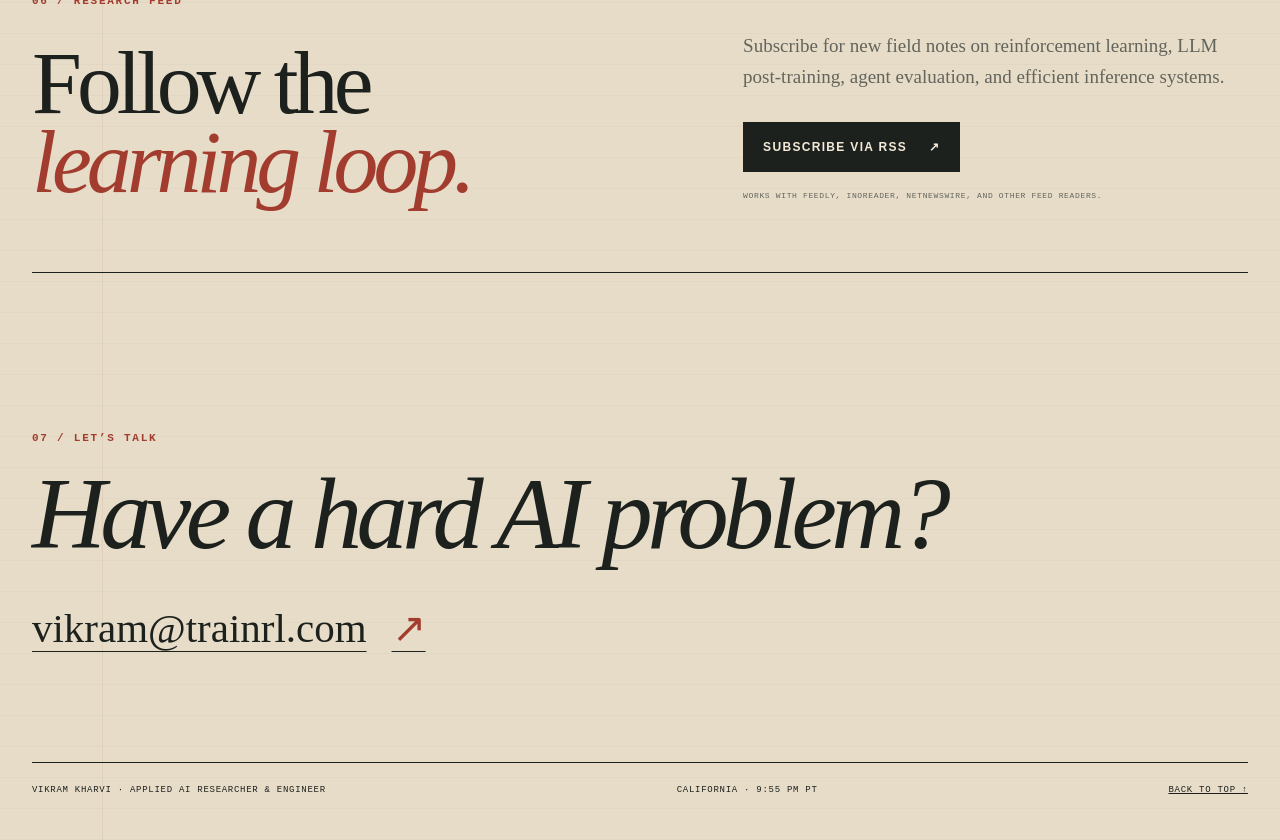
==== commit 50d5a6eb: "Label unreleased research as coming soon" ====
--- a/index.html
+++ b/index.html
@@ -163,7 +163,7 @@
           <p class="path-kicker">Foundations</p>
           <h3>Pre-trained</h3>
           <p>Data, tokenization, model architecture, and the systems that create foundation models.</p>
-          <span class="path-status">Archived between releases <b aria-hidden="true">↗</b></span>
+          <span class="path-status">Coming soon <b aria-hidden="true">↗</b></span>
         </a>
 
         <a class="path-card path-card-link reveal" id="post-training" href="https://trainrl.com/">
@@ -179,7 +179,7 @@
           <p class="path-kicker">Serving</p>
           <h3>Inference</h3>
           <p>Paged KV caching, continuous batching, fused kernels, and the systems work behind reliable low-latency serving.</p>
-          <span class="path-status">Archived between releases <b aria-hidden="true">↗</b></span>
+          <span class="path-status">Coming soon <b aria-hidden="true">↗</b></span>
         </a>
       </div>
     </section>
